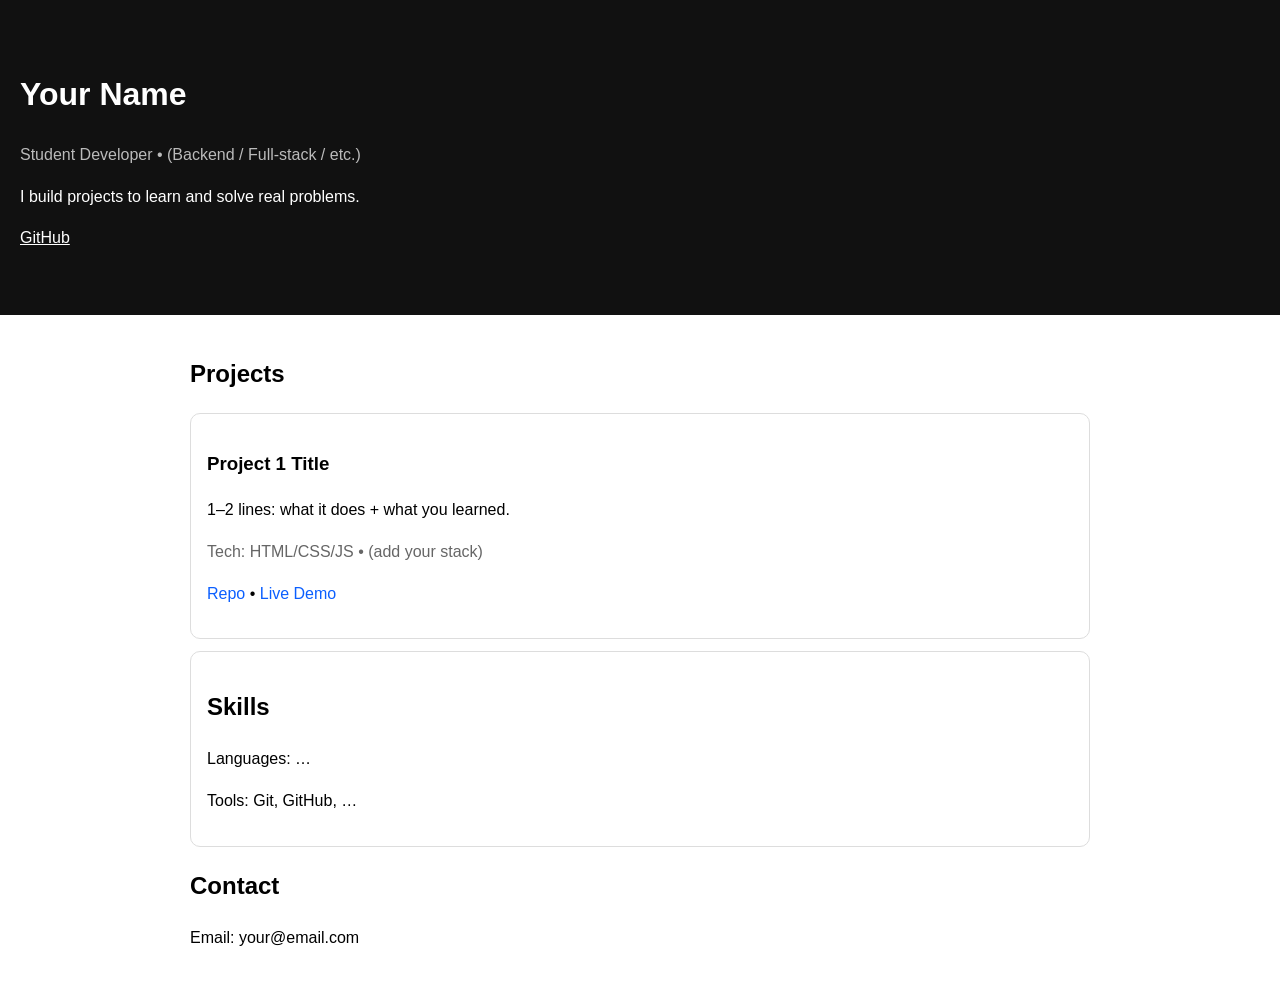
==== index.html @ 49194151 "Add initial portfolio HTML structure" ====
<!doctype html>
<html lang="en">
<head>
  <meta charset="utf-8" />
  <meta name="viewport" content="width=device-width, initial-scale=1" />
  <title>Your Name — Portfolio</title>
  <style>
    body { font-family: Arial, sans-serif; margin: 0; line-height: 1.6; }
    header { padding: 48px 20px; background: #111; color: #fff; }
    main { max-width: 900px; margin: 0 auto; padding: 20px; }
    .card { border: 1px solid #ddd; border-radius: 10px; padding: 16px; margin: 12px 0; }
    a { color: #0b5fff; text-decoration: none; }
    .muted { color: #666; }
  </style>
</head>
<body>
  <header>
    <h1>Your Name</h1>
    <p class="muted" style="color:#bbb">Student Developer • (Backend / Full-stack / etc.)</p>
    <p>I build projects to learn and solve real problems.</p>
    <p>
      <a href="https://github.com/mdnajad96" style="color:#fff;text-decoration:underline">GitHub</a>
      <!-- Add LinkedIn/Email later -->
    </p>
  </header>

  <main>
    <h2>Projects</h2>

    <div class="card">
      <h3>Project 1 Title</h3>
      <p>1–2 lines: what it does + what you learned.</p>
      <p class="muted">Tech: HTML/CSS/JS • (add your stack)</p>
      <p>
        <a href="#">Repo</a> • <a href="#">Live Demo</a>
      </p>
    </div>

    <div class="card">
      <h2>Skills</h2>
      <p>Languages: …</p>
      <p>Tools: Git, GitHub, …</p>
    </div>

    <h2>Contact</h2>
    <p>Email: your@email.com</p>
  </main>
</body>
</html>
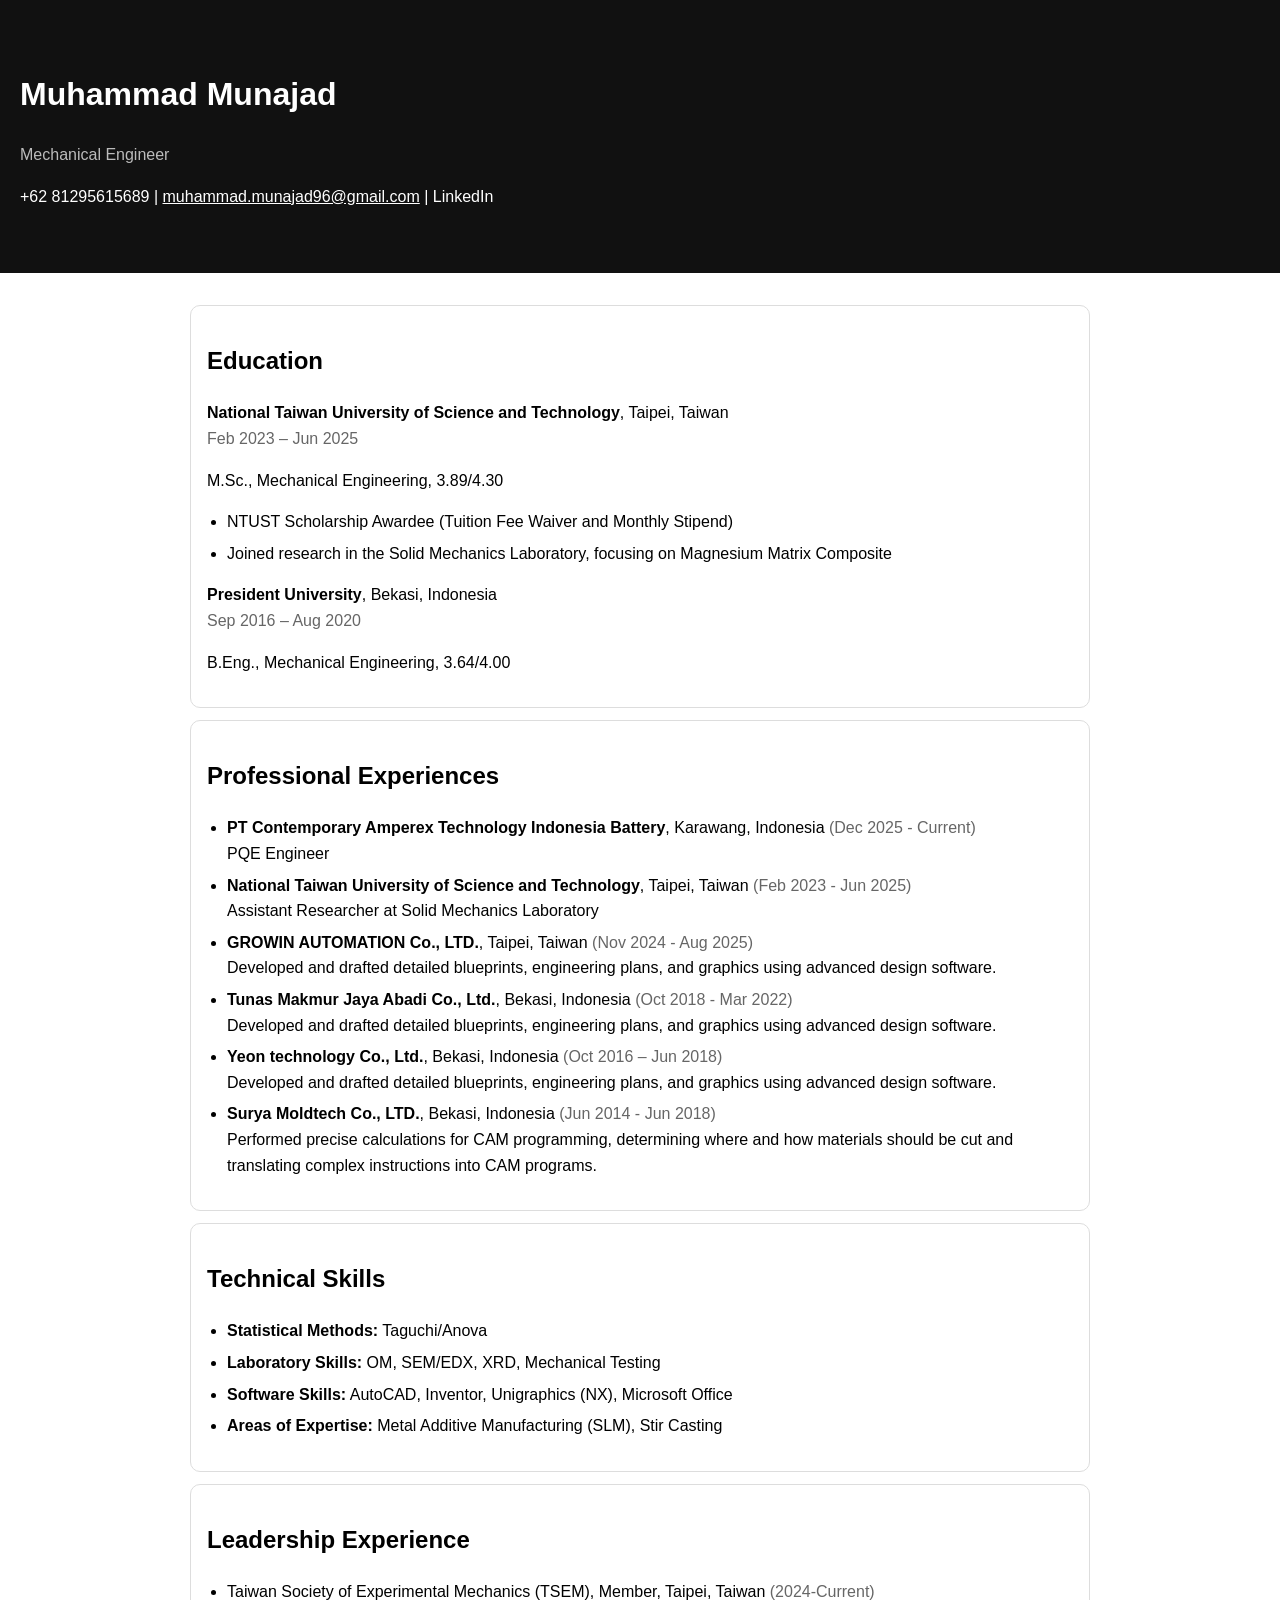
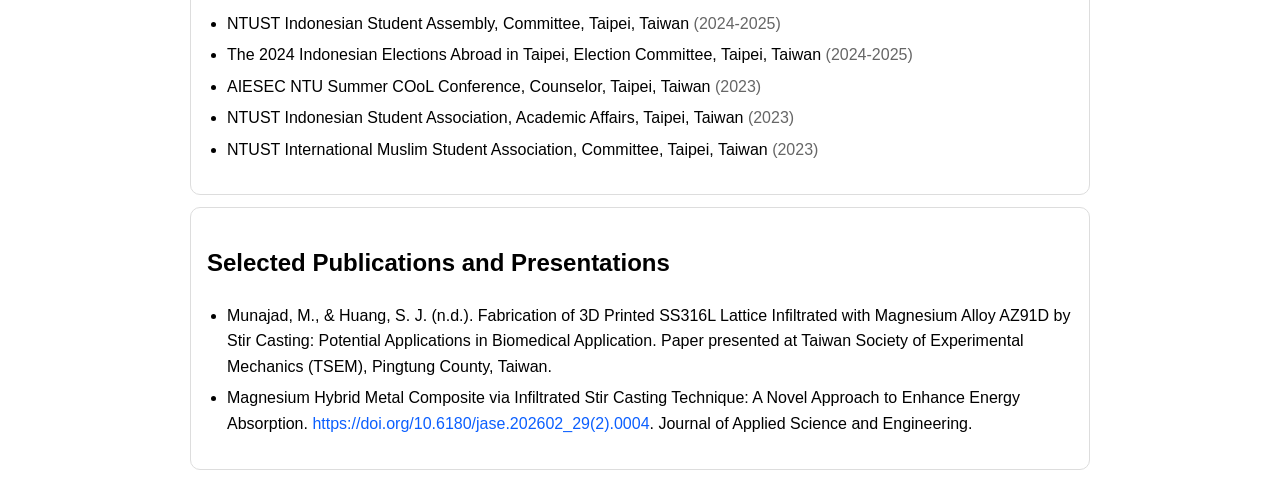
==== commit 5ad5bff7: "Add full portfolio profile content to homepage Agent-Logs-Url: https://github.com/mdnajad96/Portfoli" ====
--- a/index.html
+++ b/index.html
@@ -3,7 +3,7 @@
 <head>
   <meta charset="utf-8" />
   <meta name="viewport" content="width=device-width, initial-scale=1" />
-  <title>Your Name — Portfolio</title>
+  <title>Muhammad Munajad — Portfolio</title>
   <style>
     body { font-family: Arial, sans-serif; margin: 0; line-height: 1.6; }
     header { padding: 48px 20px; background: #111; color: #fff; }
@@ -11,39 +11,73 @@
     .card { border: 1px solid #ddd; border-radius: 10px; padding: 16px; margin: 12px 0; }
     a { color: #0b5fff; text-decoration: none; }
     .muted { color: #666; }
+    ul { padding-left: 20px; }
+    li { margin: 6px 0; }
   </style>
 </head>
 <body>
   <header>
-    <h1>Your Name</h1>
-    <p class="muted" style="color:#bbb">Student Developer • (Backend / Full-stack / etc.)</p>
-    <p>I build projects to learn and solve real problems.</p>
+    <h1>Muhammad Munajad</h1>
+    <p class="muted" style="color:#bbb">Mechanical Engineer</p>
     <p>
-      <a href="https://github.com/mdnajad96" style="color:#fff;text-decoration:underline">GitHub</a>
-      <!-- Add LinkedIn/Email later -->
+      +62 81295615689 | <a href="mailto:muhammad.munajad96@gmail.com" style="color:#fff;text-decoration:underline">muhammad.munajad96@gmail.com</a> | LinkedIn
     </p>
   </header>
 
   <main>
-    <h2>Projects</h2>
-
     <div class="card">
-      <h3>Project 1 Title</h3>
-      <p>1–2 lines: what it does + what you learned.</p>
-      <p class="muted">Tech: HTML/CSS/JS • (add your stack)</p>
-      <p>
-        <a href="#">Repo</a> • <a href="#">Live Demo</a>
-      </p>
+      <h2>Education</h2>
+      <p><strong>National Taiwan University of Science and Technology</strong>, Taipei, Taiwan<br><span class="muted">Feb 2023 – Jun 2025</span></p>
+      <p>M.Sc., Mechanical Engineering, 3.89/4.30</p>
+      <ul>
+        <li>NTUST Scholarship Awardee (Tuition Fee Waiver and Monthly Stipend)</li>
+        <li>Joined research in the Solid Mechanics Laboratory, focusing on Magnesium Matrix Composite</li>
+      </ul>
+      <p><strong>President University</strong>, Bekasi, Indonesia<br><span class="muted">Sep 2016 – Aug 2020</span></p>
+      <p>B.Eng., Mechanical Engineering, 3.64/4.00</p>
     </div>
 
     <div class="card">
-      <h2>Skills</h2>
-      <p>Languages: …</p>
-      <p>Tools: Git, GitHub, …</p>
+      <h2>Professional Experiences</h2>
+      <ul>
+        <li><strong>PT Contemporary Amperex Technology Indonesia Battery</strong>, Karawang, Indonesia <span class="muted">(Dec 2025 - Current)</span><br>PQE Engineer</li>
+        <li><strong>National Taiwan University of Science and Technology</strong>, Taipei, Taiwan <span class="muted">(Feb 2023 - Jun 2025)</span><br>Assistant Researcher at Solid Mechanics Laboratory</li>
+        <li><strong>GROWIN AUTOMATION Co., LTD.</strong>, Taipei, Taiwan <span class="muted">(Nov 2024 - Aug 2025)</span><br>Developed and drafted detailed blueprints, engineering plans, and graphics using advanced design software.</li>
+        <li><strong>Tunas Makmur Jaya Abadi Co., Ltd.</strong>, Bekasi, Indonesia <span class="muted">(Oct 2018 - Mar 2022)</span><br>Developed and drafted detailed blueprints, engineering plans, and graphics using advanced design software.</li>
+        <li><strong>Yeon technology Co., Ltd.</strong>, Bekasi, Indonesia <span class="muted">(Oct 2016 – Jun 2018)</span><br>Developed and drafted detailed blueprints, engineering plans, and graphics using advanced design software.</li>
+        <li><strong>Surya Moldtech Co., LTD.</strong>, Bekasi, Indonesia <span class="muted">(Jun 2014 - Jun 2018)</span><br>Performed precise calculations for CAM programming, determining where and how materials should be cut and translating complex instructions into CAM programs.</li>
+      </ul>
     </div>
 
-    <h2>Contact</h2>
-    <p>Email: your@email.com</p>
+    <div class="card">
+      <h2>Technical Skills</h2>
+      <ul>
+        <li><strong>Statistical Methods:</strong> Taguchi/Anova</li>
+        <li><strong>Laboratory Skills:</strong> OM, SEM/EDX, XRD, Mechanical Testing</li>
+        <li><strong>Software Skills:</strong> AutoCAD, Inventor, Unigraphics (NX), Microsoft Office</li>
+        <li><strong>Areas of Expertise:</strong> Metal Additive Manufacturing (SLM), Stir Casting</li>
+      </ul>
+    </div>
+
+    <div class="card">
+      <h2>Leadership Experience</h2>
+      <ul>
+        <li>Taiwan Society of Experimental Mechanics (TSEM), Member, Taipei, Taiwan <span class="muted">(2024-Current)</span></li>
+        <li>NTUST Indonesian Student Assembly, Committee, Taipei, Taiwan <span class="muted">(2024-2025)</span></li>
+        <li>The 2024 Indonesian Elections Abroad in Taipei, Election Committee, Taipei, Taiwan <span class="muted">(2024-2025)</span></li>
+        <li>AIESEC NTU Summer COoL Conference, Counselor, Taipei, Taiwan <span class="muted">(2023)</span></li>
+        <li>NTUST Indonesian Student Association, Academic Affairs, Taipei, Taiwan <span class="muted">(2023)</span></li>
+        <li>NTUST International Muslim Student Association, Committee, Taipei, Taiwan <span class="muted">(2023)</span></li>
+      </ul>
+    </div>
+
+    <div class="card">
+      <h2>Selected Publications and Presentations</h2>
+      <ul>
+        <li>Munajad, M., &amp; Huang, S. J. (n.d.). Fabrication of 3D Printed SS316L Lattice Infiltrated with Magnesium Alloy AZ91D by Stir Casting: Potential Applications in Biomedical Application. Paper presented at Taiwan Society of Experimental Mechanics (TSEM), Pingtung County, Taiwan.</li>
+        <li>Magnesium Hybrid Metal Composite via Infiltrated Stir Casting Technique: A Novel Approach to Enhance Energy Absorption. <a href="https://doi.org/10.6180/jase.202602_29(2).0004">https://doi.org/10.6180/jase.202602_29(2).0004</a>. Journal of Applied Science and Engineering.</li>
+      </ul>
+    </div>
   </main>
 </body>
 </html>
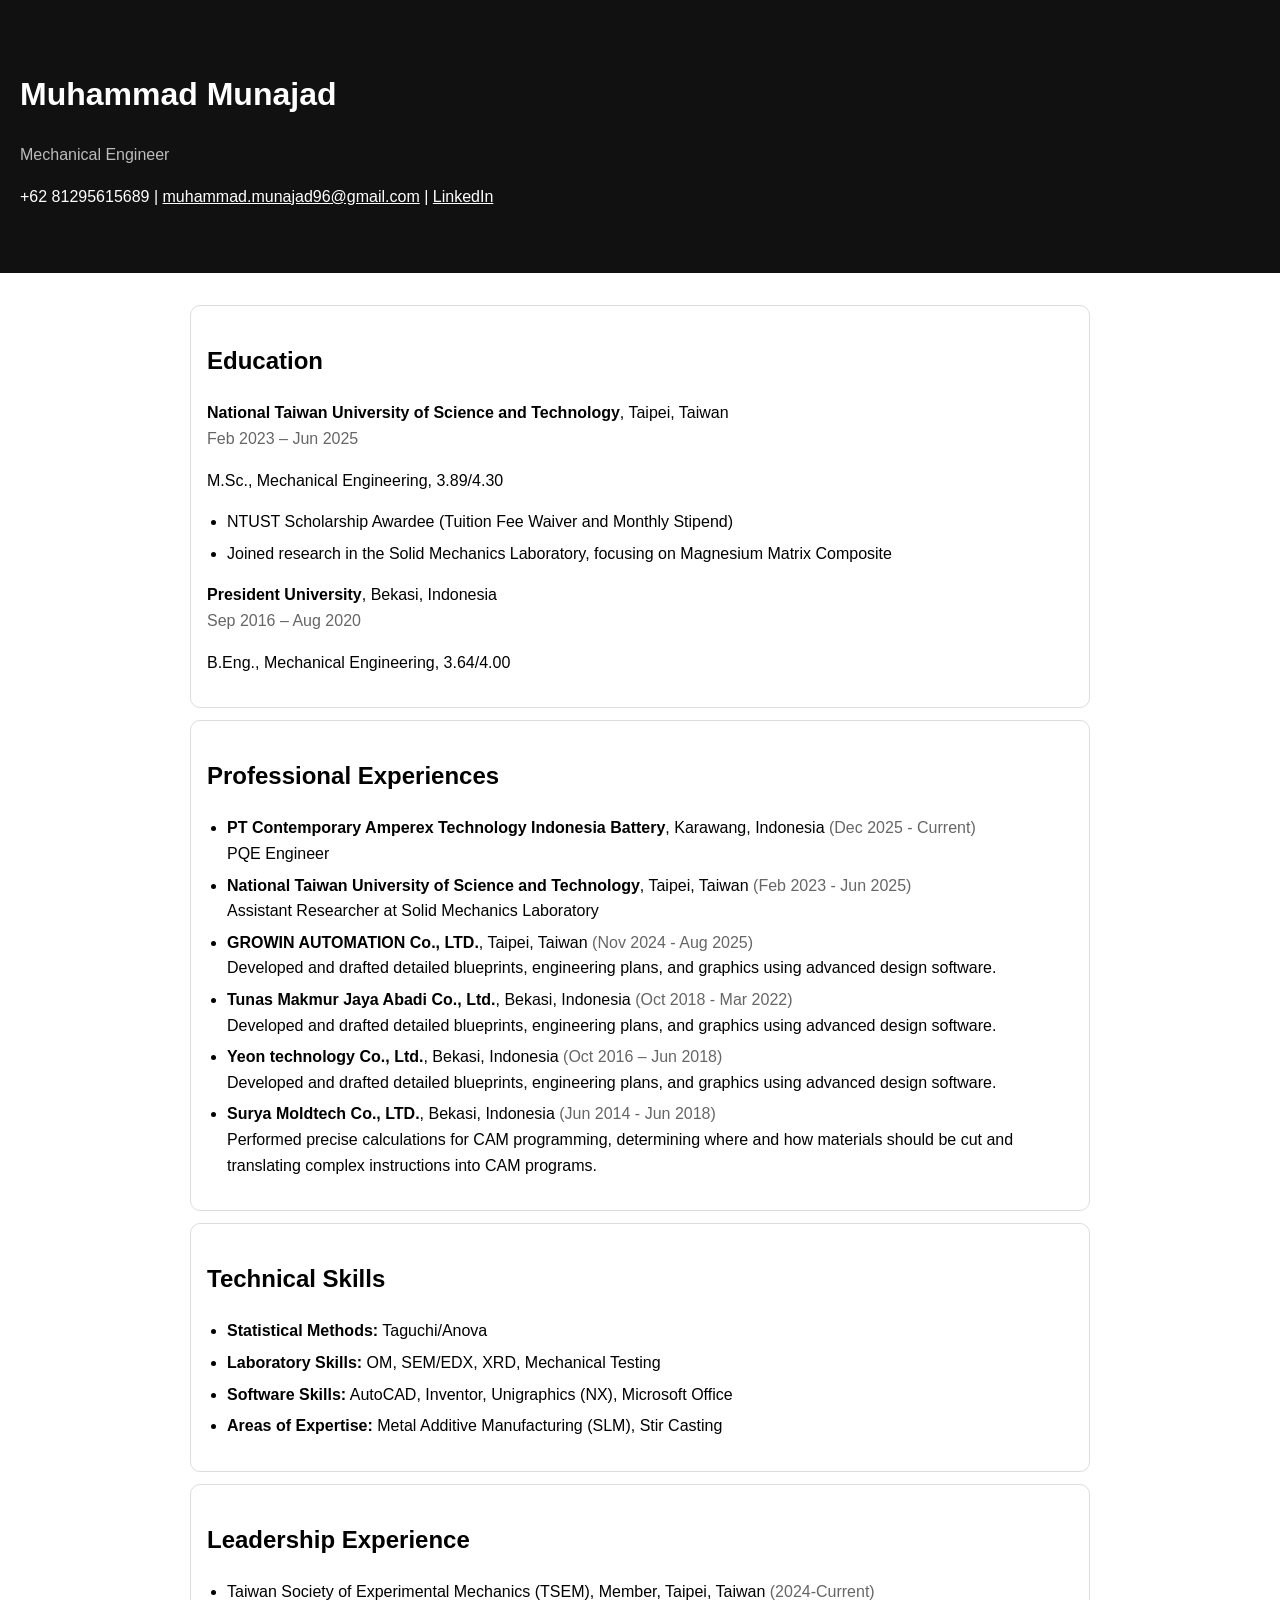
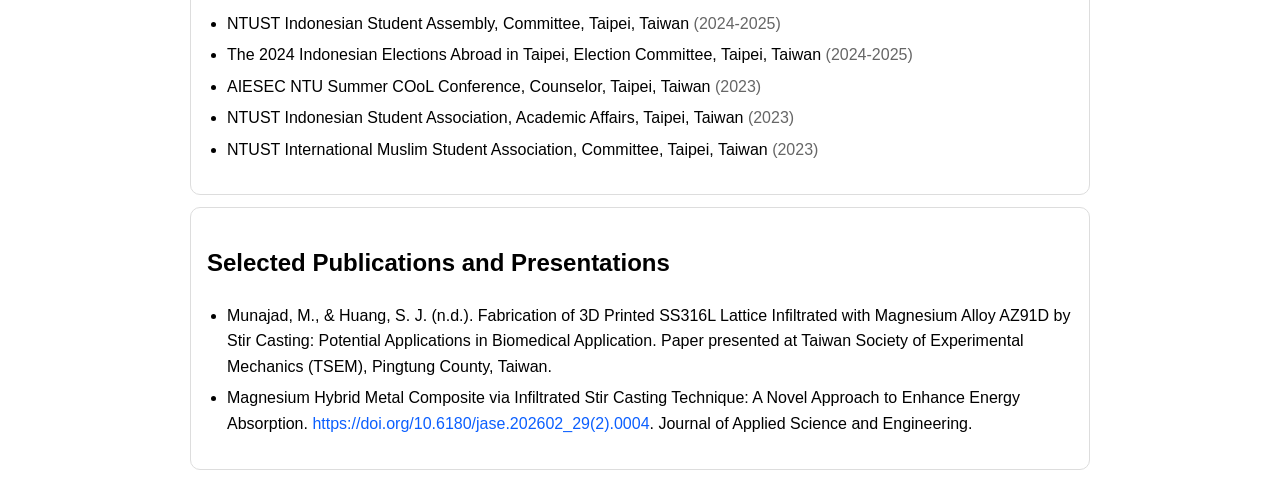
==== commit 5b7d57d6: "Make LinkedIn contact clickable in header Agent-Logs-Url: https://github.com/mdnajad96/Portfolio-Min" ====
--- a/index.html
+++ b/index.html
@@ -20,7 +20,7 @@
     <h1>Muhammad Munajad</h1>
     <p class="muted" style="color:#bbb">Mechanical Engineer</p>
     <p>
-      +62 81295615689 | <a href="mailto:muhammad.munajad96@gmail.com" style="color:#fff;text-decoration:underline">muhammad.munajad96@gmail.com</a> | LinkedIn
+      +62 81295615689 | <a href="mailto:muhammad.munajad96@gmail.com" style="color:#fff;text-decoration:underline">muhammad.munajad96@gmail.com</a> | <a href="https://www.linkedin.com/in/muhammad-munajad-a89450129" style="color:#fff;text-decoration:underline">LinkedIn</a>
     </p>
   </header>
 
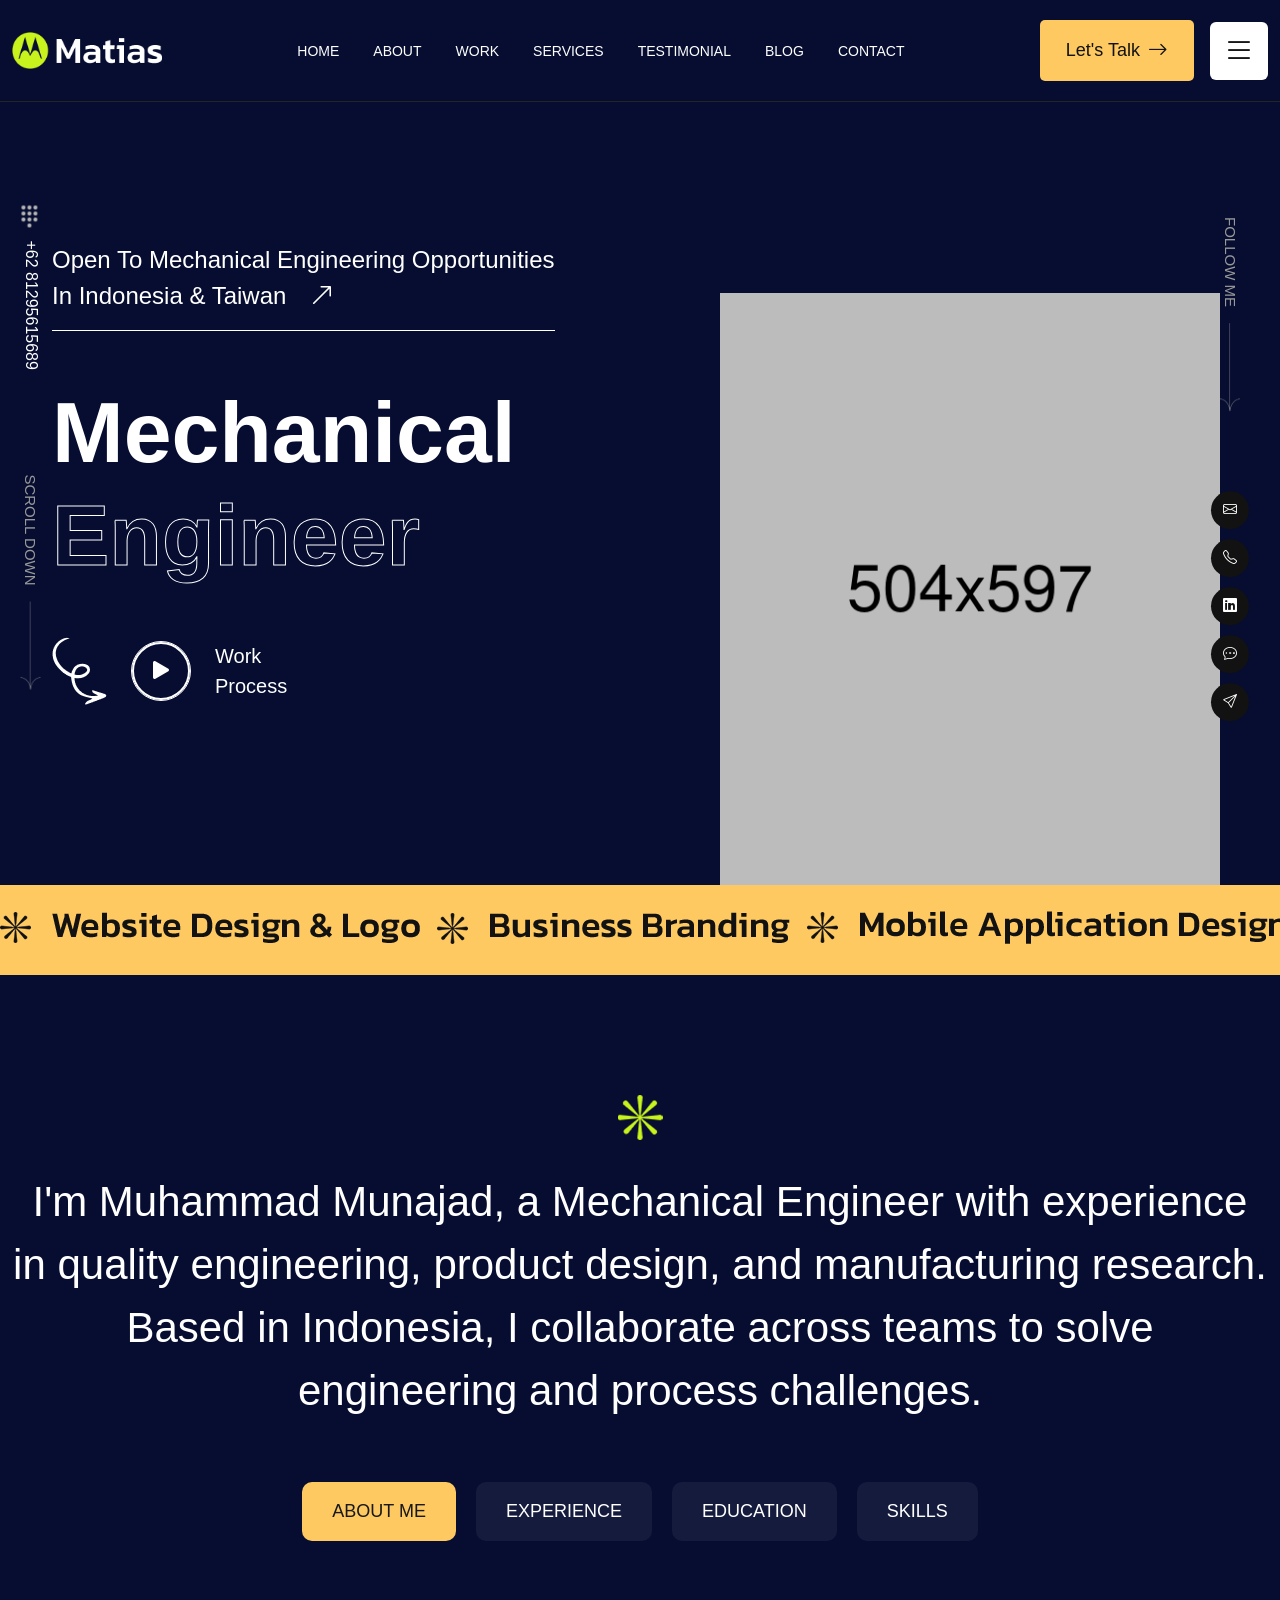
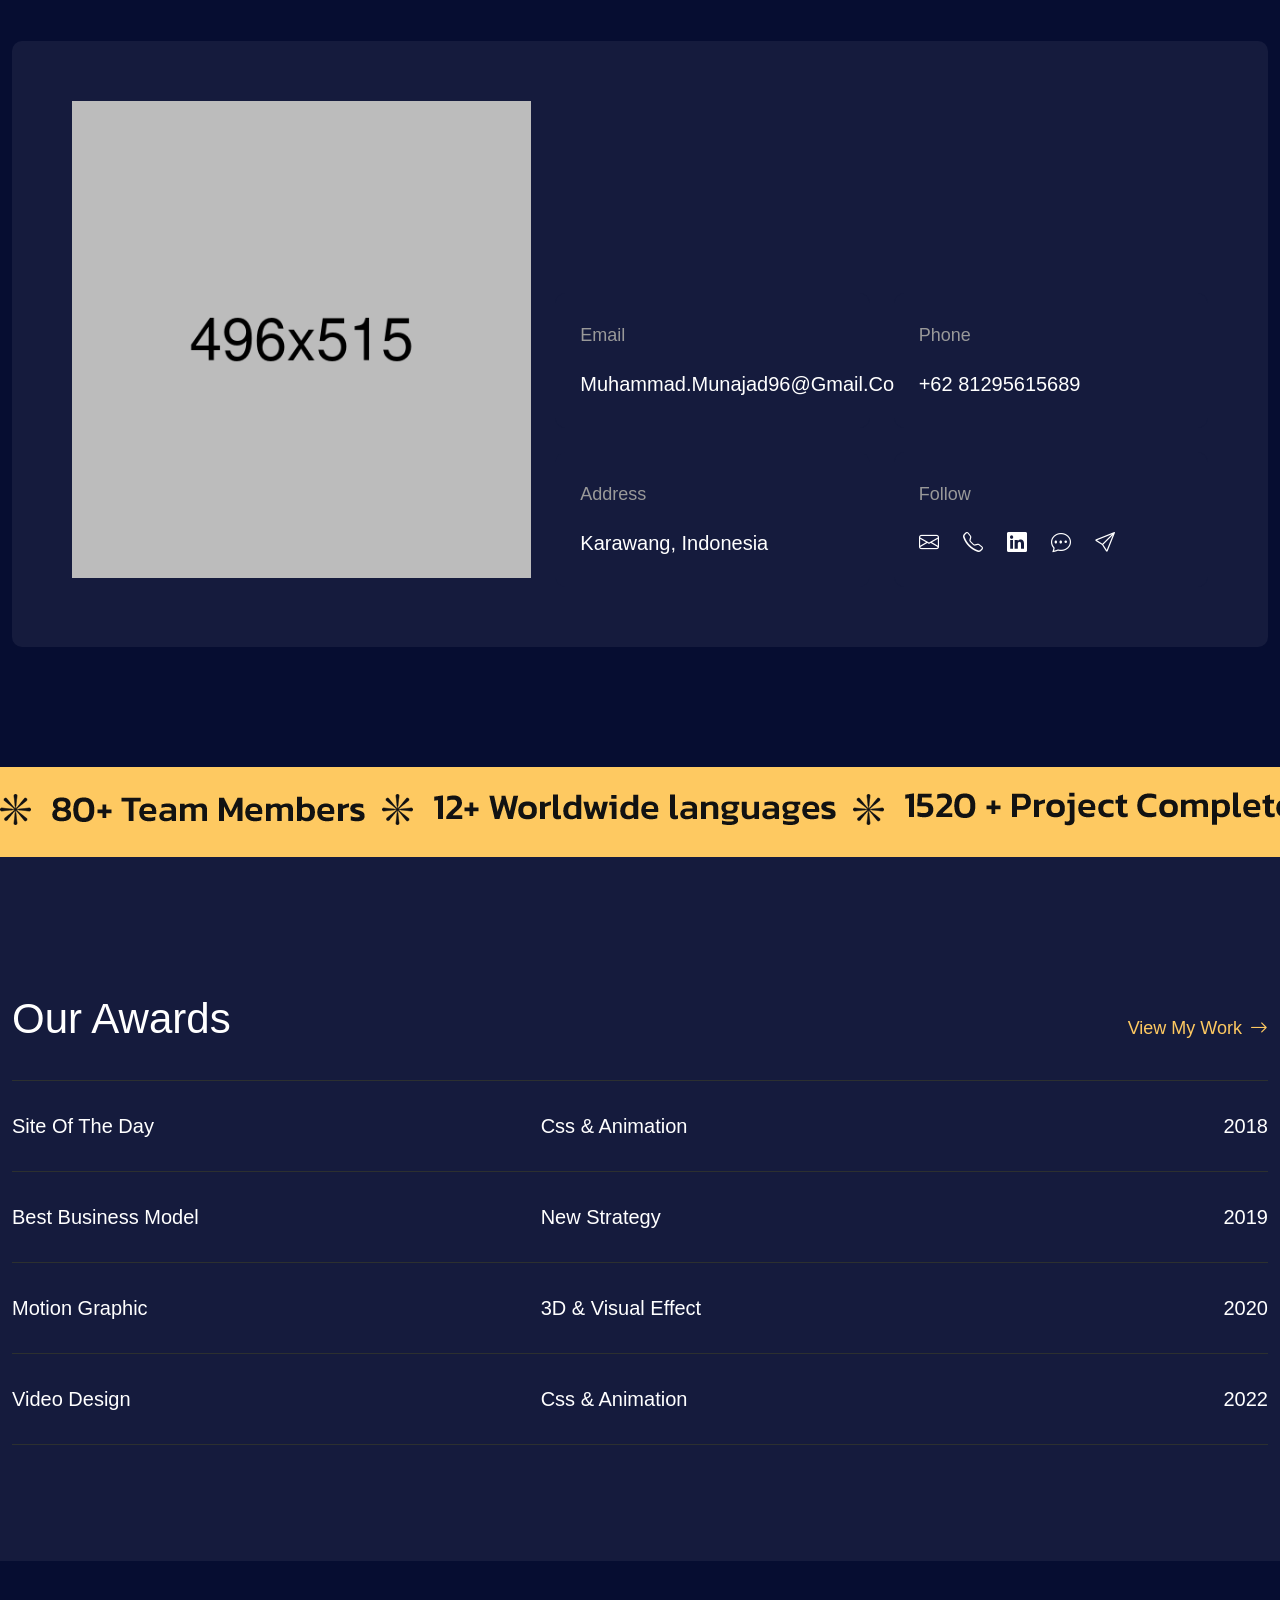
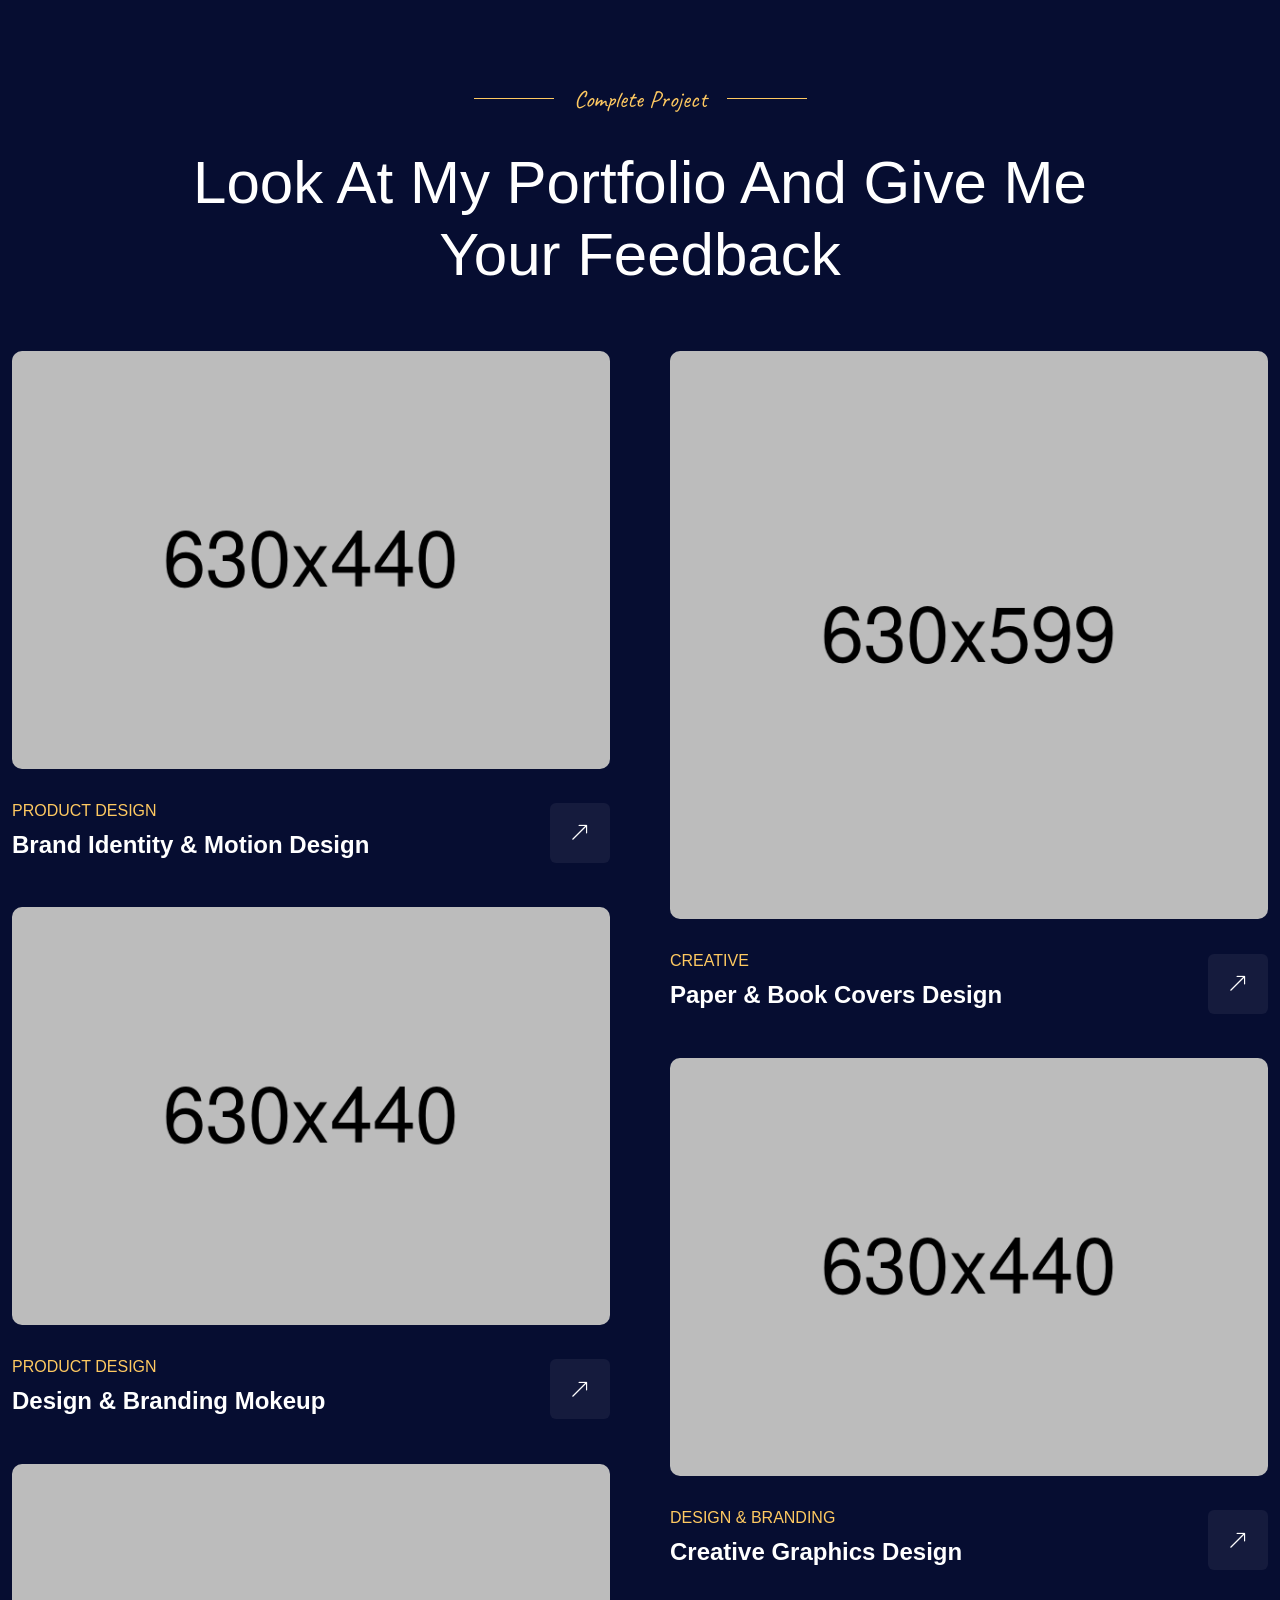
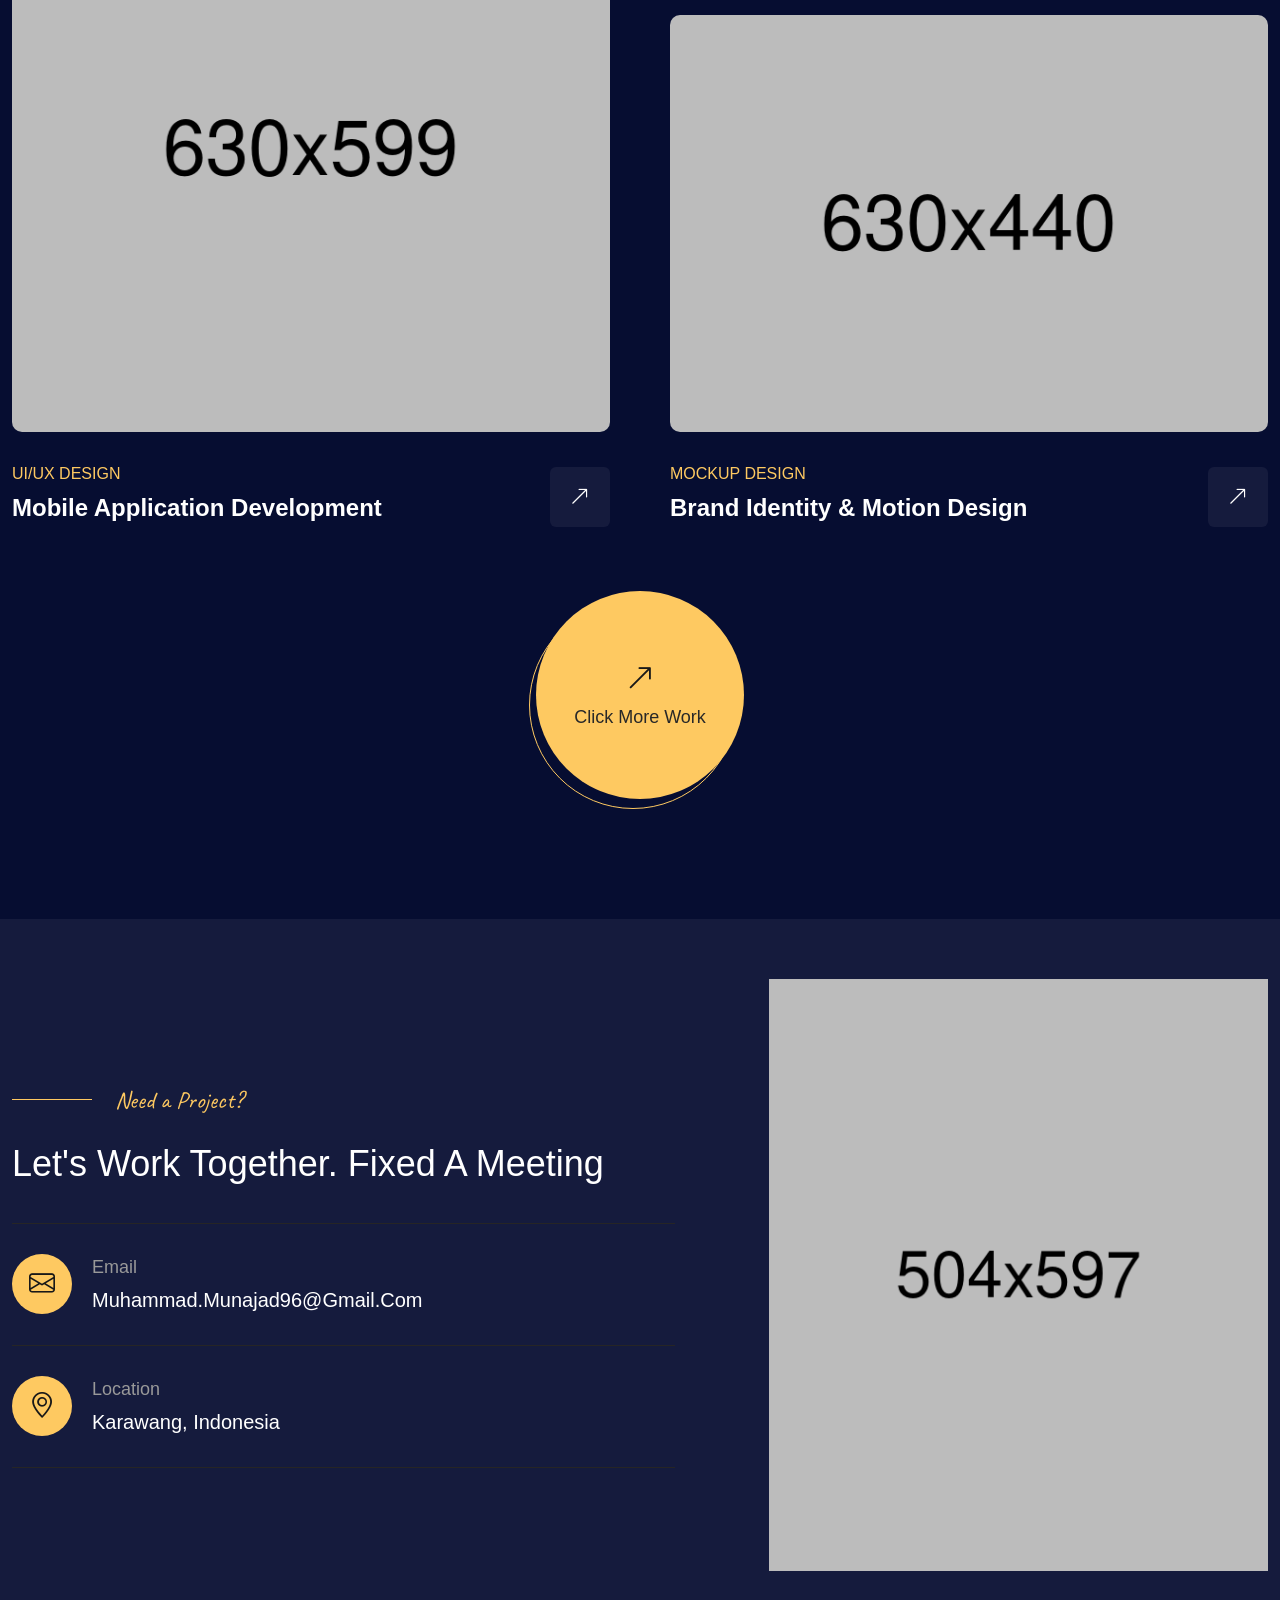
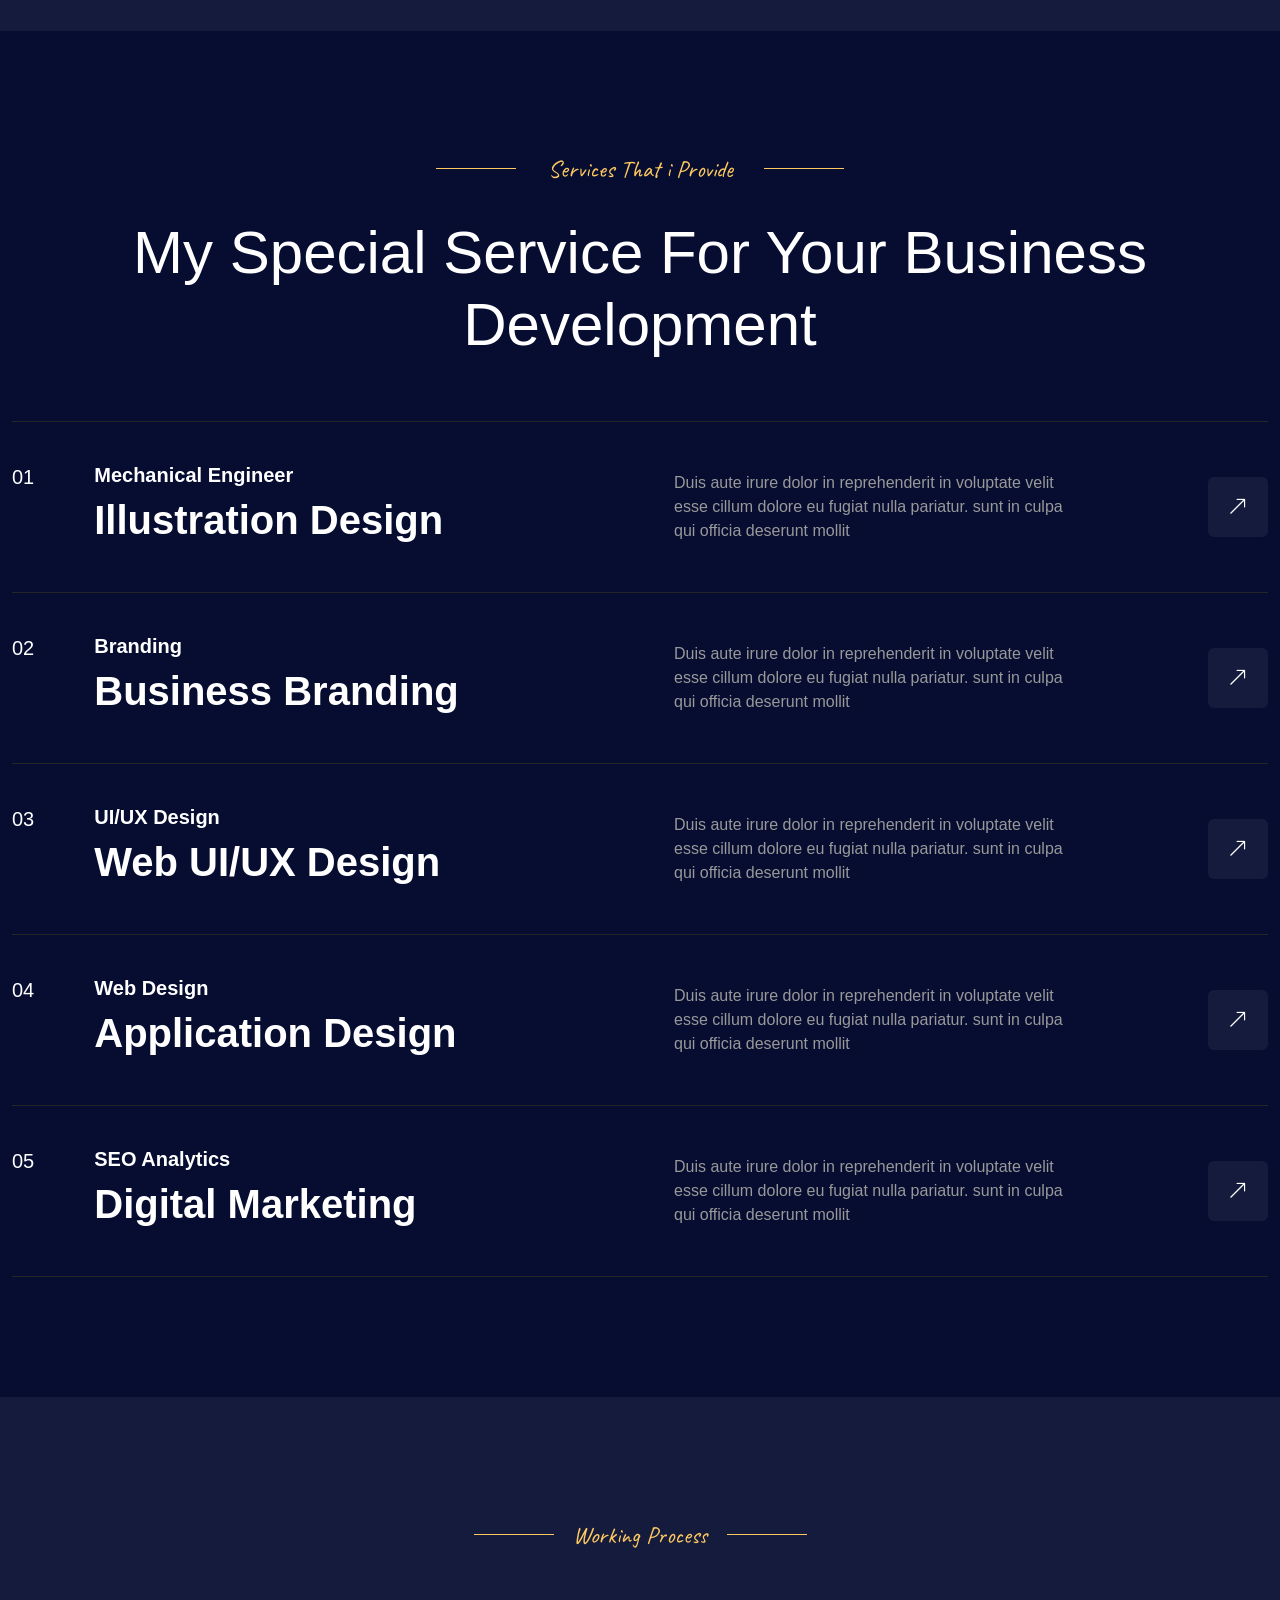
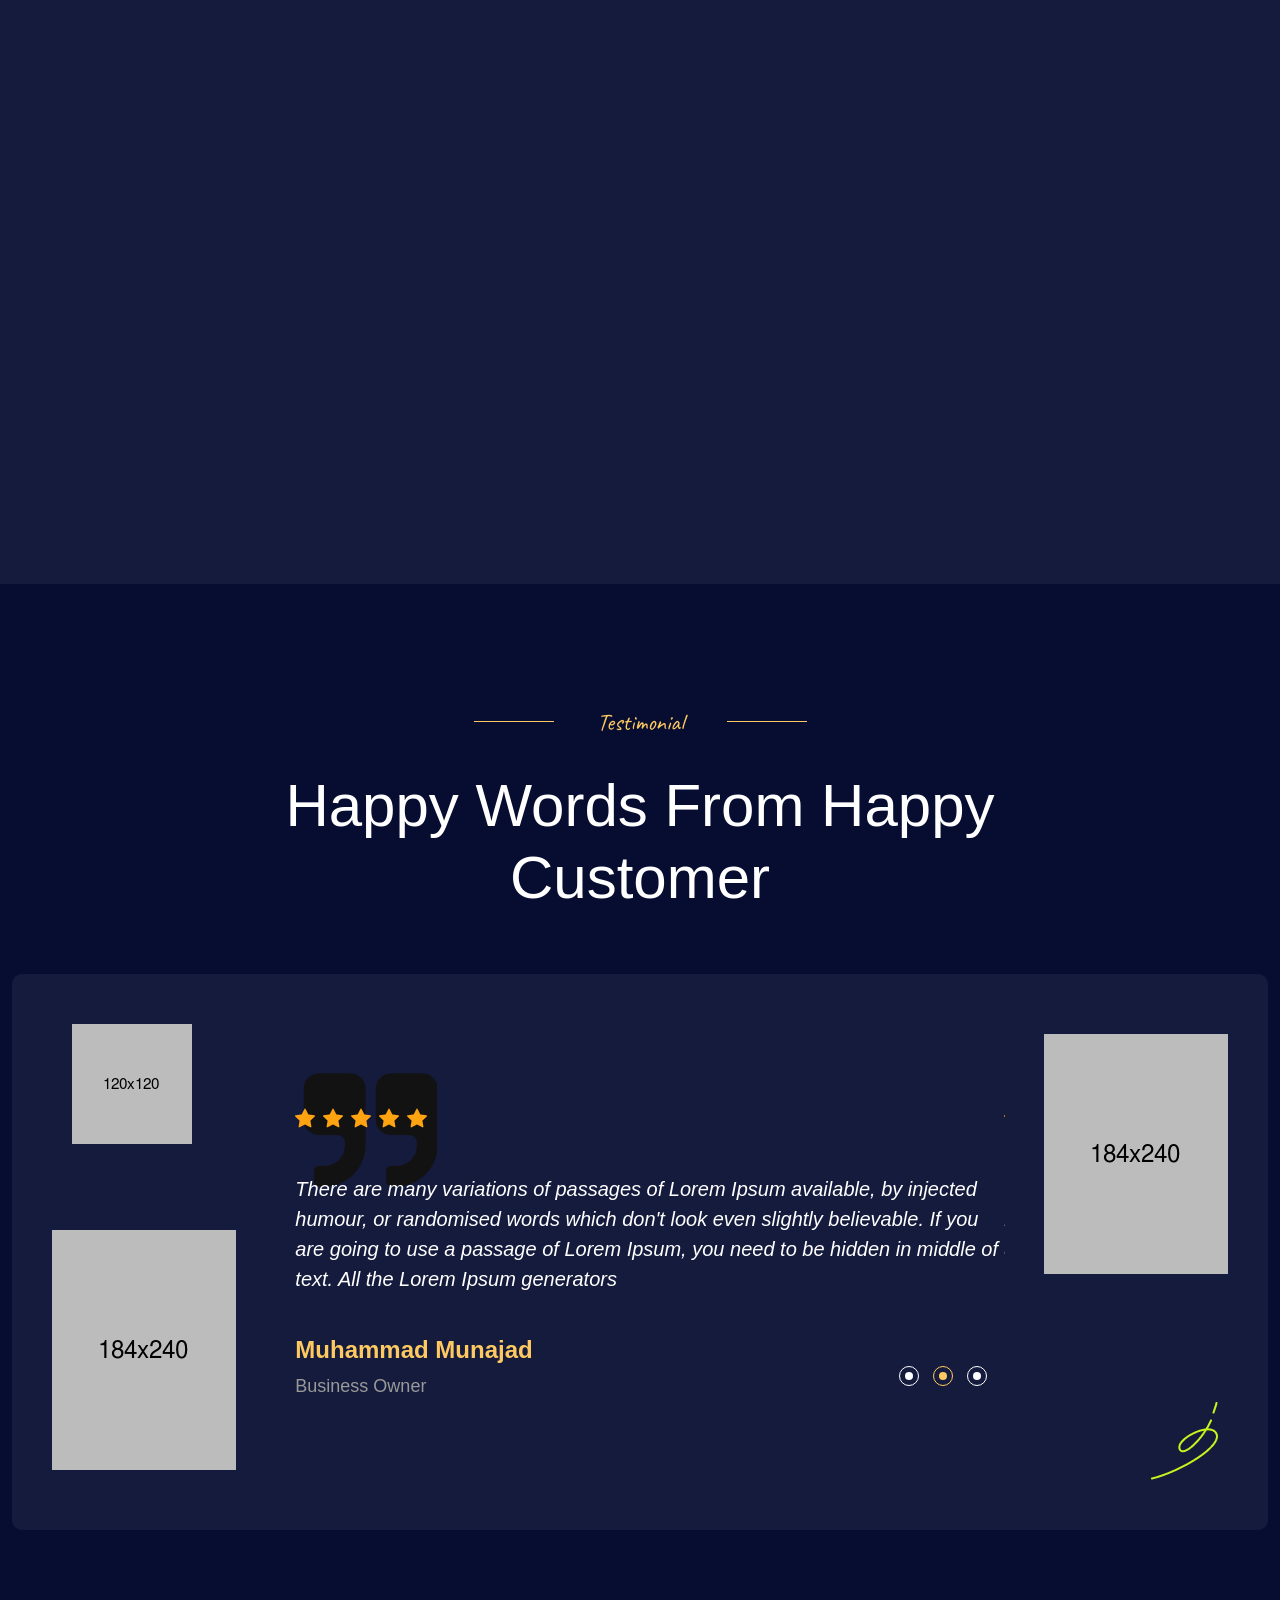
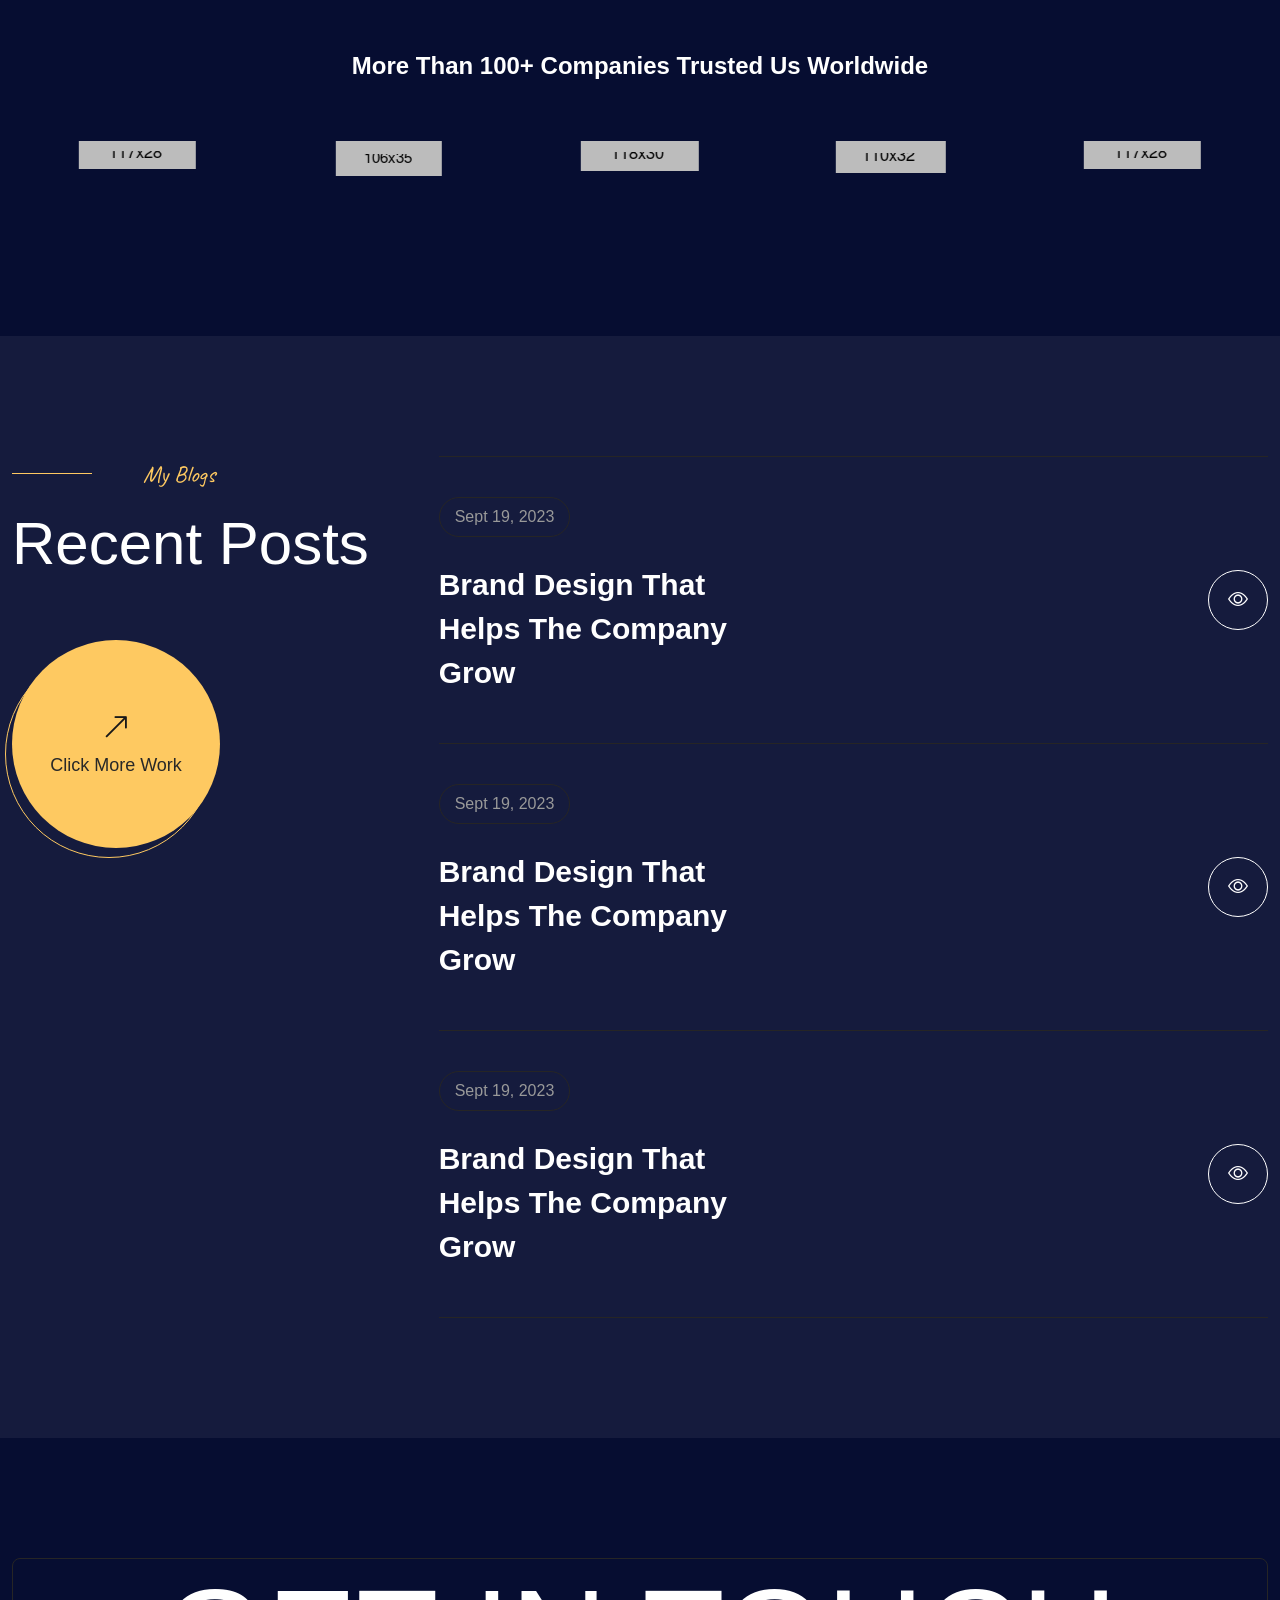
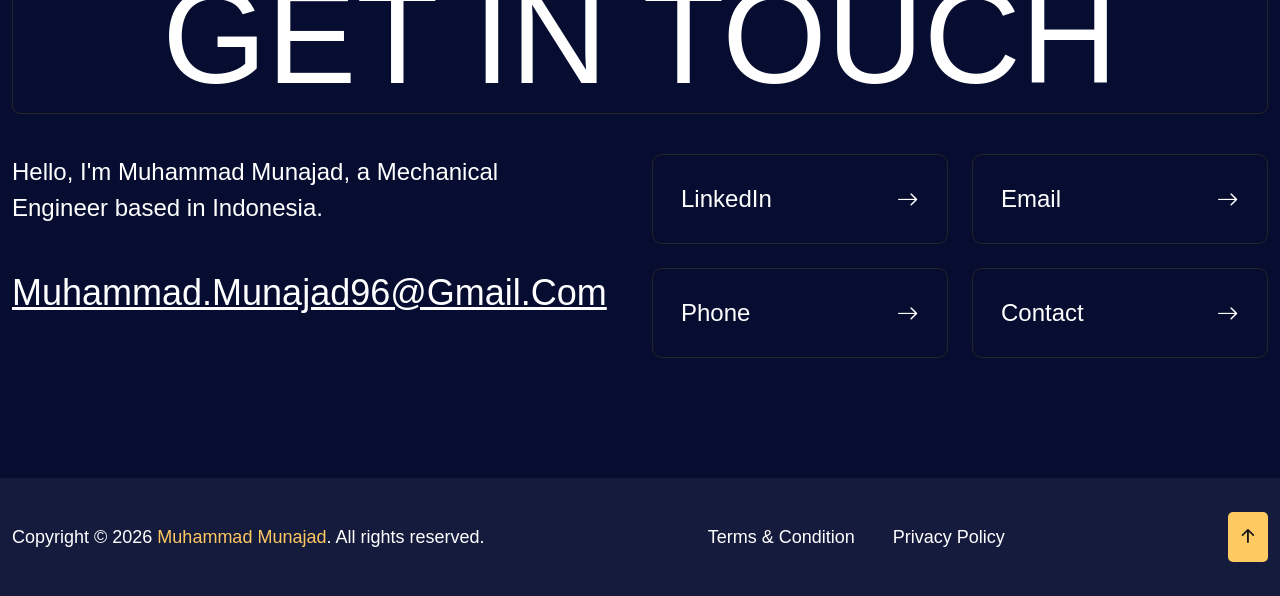
==== commit 345296d6: "Personalize Envato homepage with Muhammad Munajad profile details Agent-Logs-Url: https://github.com" ====
--- a/index.html
+++ b/index.html
@@ -1,83 +1,1498 @@
-<!doctype html>
+<!DOCTYPE html>
 <html lang="en">
 <head>
-  <meta charset="utf-8" />
-  <meta name="viewport" content="width=device-width, initial-scale=1" />
-  <title>Muhammad Munajad — Portfolio</title>
-  <style>
-    body { font-family: Arial, sans-serif; margin: 0; line-height: 1.6; }
-    header { padding: 48px 20px; background: #111; color: #fff; }
-    main { max-width: 900px; margin: 0 auto; padding: 20px; }
-    .card { border: 1px solid #ddd; border-radius: 10px; padding: 16px; margin: 12px 0; }
-    a { color: #0b5fff; text-decoration: none; }
-    .muted { color: #666; }
-    ul { padding-left: 20px; }
-    li { margin: 6px 0; }
-  </style>
+   <!--<< Required meta tags >>-->
+   <meta charset="UTF-8">
+   <meta http-equiv="X-UA-Compatible" content="IE=edge">
+   <meta name="viewport" content="width=device-width, initial-scale=1.0">
+   <!--<< Title >>-->
+   <title>Muhammad Munajad — Portfolio</title>
+   <!--<< Favcion >>-->
+   <link rel="shortcut icon" href="assets/img/logo/favicon.png">
+   <!--<< Bootstrap min.css >>-->
+   <link rel="stylesheet" href="assets/css/bootstrap.min.css">
+   <!--<< Aos animation css >>-->
+   <link rel="stylesheet" href="assets/css/aos.css">
+   <!--<< Main.css >>-->
+   <link rel="stylesheet" href="assets/css/main.css">
 </head>
 <body>
-  <header>
-    <h1>Muhammad Munajad</h1>
-    <p class="muted" style="color:#bbb">Mechanical Engineer</p>
-    <p>
-      +62 81295615689 | <a href="mailto:muhammad.munajad96@gmail.com" style="color:#fff;text-decoration:underline">muhammad.munajad96@gmail.com</a> | <a href="https://www.linkedin.com/in/muhammad-munajad-a89450129" style="color:#fff;text-decoration:underline">LinkedIn</a>
-    </p>
-  </header>
-
-  <main>
-    <div class="card">
-      <h2>Education</h2>
-      <p><strong>National Taiwan University of Science and Technology</strong>, Taipei, Taiwan<br><span class="muted">Feb 2023 – Jun 2025</span></p>
-      <p>M.Sc., Mechanical Engineering, 3.89/4.30</p>
-      <ul>
-        <li>NTUST Scholarship Awardee (Tuition Fee Waiver and Monthly Stipend)</li>
-        <li>Joined research in the Solid Mechanics Laboratory, focusing on Magnesium Matrix Composite</li>
+
+<!--<< Preloader >>-->
+<div class="preloader__matias">
+   <div class="box text-center">
+      <div class="matias mb-10">
+         <img src="assets/img/banner/banner-man.png" alt="img">
+      </div>
+      <span class="fz-30 mati fw-600 text-uppercase">
+         Muhammad Munajad
+      </span>
+   </div>
+</div>
+<!--<< Preloader >>--> 
+   
+
+
+<!--<< banner >>-->
+<section class="banner__section">
+   <!--<< Header v-1 >>-->
+   <header class="header-section">
+      <div class="container">
+         <div class="header-wrapper">
+            <div class="main__logo">
+               <a href="index.html" class="logo">
+                  <img src="assets/img/logo/logo.png" alt="logo">
+               </a>
+            </div>
+            <ul class="main-menu">
+               <li>
+                  <a href="index.html">
+                     Home
+                  </a>
+               </li>
+               <li>
+                  <a href="#about">
+                     About
+                  </a>
+               </li>
+               <li>
+                  <a href="#prot">
+                     Work
+                  </a>
+               </li>
+               <li>
+                  <a href="#services">
+                     Services
+                  </a>
+                  <ul class="sub-menu">
+                     <li>
+                        <a href="service.html">
+                           Service
+                        </a>
+                     </li>
+                     <li>
+                        <a href="service-details.html">
+                           Service Details
+                        </a>
+                     </li>
+                  </ul>
+               </li>
+               <li>
+                  <a href="#testi">
+                     Testimonial
+                  </a>
+               </li>
+               <li>
+                  <a href="javascript:void(0)">
+                     Blog 
+                  </a>
+                  <ul class="sub-menu">
+                     <li class="subtwohober">
+                        <a href="blog.html">Blog</a>
+                     </li>
+                     <li><a href="blog-details.html">Blog Details</a></li>
+                  </ul>
+               </li>
+               <li>
+                  <a href="contact.html">
+                     Contact
+                  </a>
+               </li>
+            </ul>
+            <div class="menu__components d-flex align-items-center">
+               <a href="contact.html" class="d-flex fw-500 cmn--btn align-items-center gap-2">
+                  <span class="get__text">
+                     Let's Talk
+                  </span>
+                  <span>
+                     <i class="bi bi-arrow-right fz-20"></i>                       
+                  </span>
+               </a>
+               <div class="header-bar d-lg-none">
+                  <span></span>
+                  <span></span>
+                  <span></span>
+               </div>
+               <div class="remove__click">
+                  <i class="bi bi-list"></i>
+               </div>
+            </div>
+         </div>
+      </div>
+   </header>
+   <!--<< Header v-1 >>-->
+   <div class="container">
+      <div class="row g-4">
+         <div class="col-lg-8">
+            <div class="banner__content">
+               <a href="#0" class="bn__currently">
+                  <span class="d-block">
+                     Open to mechanical engineering opportunities 
+                  </span>
+                  <span class="d-flex gap-4 align-items-center">
+                     in Indonesia & Taiwan
+                     <i class="bi bi-arrow-up-right"></i>
+                  </span>
+               </a>
+               <h1>
+                 <span class="hone"> Mechanical</span>
+                  <span class="d-block designers" data-text="Engineer">Engineer</span>
+               </h1>
+               <div class="video__area">
+                  <img src="assets/img/banner/bn-arrow.png" class="vid__arrow" alt="img">
+                  <a href="https://www.youtube.com/watch?v=zFuJgOiUEso&amp;ab_channel=SujithRajendran" class="video__80 video-btn">
+                     <i class="bi bi-play-fill"></i>
+                  </a>
+                  <span class="proces">
+                     Work
+                     Process
+                  </span>
+               </div>
+            </div>
+         </div>
+         <div class="col-lg-4">
+            <div class="banner__thumb" data-aos="fade-up-right" data-aos-duration="300">
+               <img src="assets/img/banner/banner-man.png" alt="man-img">
+            </div>
+         </div>
+      </div>
+   </div>
+   <div class="banner__leftinfo">
+      <div class="left__infomobile">
+         <a href="#0">
+            <img src="assets/img/banner/dial.png" alt="img">
+         </a>
+         <a href="tel:+6281295615689">
+            +62 81295615689
+         </a>
+      </div>
+      <div class="right__infoscroll">
+         <a href="#prot" class="scroll">
+            scroll down
+         </a>
+         <a href="#prot" class="scroll__bar">
+            <img src="assets/img/banner/scroll-down.png" alt="img">
+         </a>
+      </div>
+   </div>
+   <div class="banner__rightinfo">
+      <div class="right__infoscroll">
+         <a href="#0" class="scroll">
+            Follow Me
+         </a>
+         <a href="#0" class="scroll__bar">
+            <img src="assets/img/banner/scroll-down.png" alt="img">
+         </a>
+      </div>
+      <div class="banner__xlsocial">
+         <ul class="banner__soci d-grid justify-content-center">
+            <li>
+               <a href="mailto:muhammad.munajad96@gmail.com">
+                  <i class="bi bi-envelope"></i>
+               </a>
+            </li>
+            <li>
+               <a href="tel:+6281295615689">
+                  <i class="bi bi-telephone"></i>
+               </a>
+            </li>
+            <li>
+               <a href="https://www.linkedin.com/in/muhammad-munajad-a89450129" target="_blank" rel="noopener noreferrer">
+                  <i class="bi bi-linkedin"></i>
+               </a>
+            </li>
+            <li>
+               <a href="contact.html">
+                  <i class="bi bi-chat-dots"></i>
+               </a>
+            </li>
+            <li>
+               <a href="mailto:muhammad.munajad96@gmail.com">
+                  <i class="bi bi-send"></i>
+               </a>
+            </li>
+         </ul>
+      </div>
+   </div>
+</section>
+<!--<< banner >>-->
+
+<!--<< text slide v1 >>-->
+<div class="marquee-wrapper text-slider">
+   <div class="marquee-inner to-left">
+       <ul class="marqee-list d-flex">
+           <li class="marquee-item">
+               <img src="assets/img/banner/ts1.png" alt="text-slide"> <span class="stroke-text"><img src="assets/img/banner/ts2.png" alt="text-slide"></span>
+               <img src="assets/img/banner/ts3.png" alt="text-slide"> <span class="stroke-text"><img src="assets/img/banner/ts4.png" alt="text-slide"></span>
+               <img src="assets/img/banner/ts1.png" alt="text-slide"> <span class="stroke-text"><img src="assets/img/banner/ts2.png" alt="text-slide"></span>
+               <img src="assets/img/banner/ts3.png" alt="text-slide"> <span class="stroke-text"><img src="assets/img/banner/ts4.png" alt="text-slide"></span>
+               <img src="assets/img/banner/ts1.png" alt="text-slide"> <span class="stroke-text"><img src="assets/img/banner/ts2.png" alt="text-slide"></span>
+               <img src="assets/img/banner/ts3.png" alt="text-slide"> <span class="stroke-text"><img src="assets/img/banner/ts4.png" alt="text-slide"></span>
+           </li>
+       </ul>
+   </div>
+</div>
+<!--<< text slide v1 >>-->
+
+<!--<< about personal >>-->
+<section class="about__section pt-120 pb-120" id="about">
+   <div class="container">
+      <div class="personal__head text-center">
+         <img src="assets/img/about/section-star.png" class="mb-30" alt="star">
+         <p class="descrp">
+            I'm Muhammad Munajad, a Mechanical Engineer with experience in quality engineering,
+            product design, and manufacturing research. Based in Indonesia, I collaborate
+            across teams to solve engineering and process challenges.
+         </p>
+      </div>
+      <div class="singletab">
+         <ul class="tablinks">
+             <li class="nav-links active">
+                 <button class="tablink">About Me</button>
+             </li>
+             <li class="nav-links">
+                 <button class="tablink">Experience</button>
+             </li>
+             <li class="nav-links">
+                 <button class="tablink">Education</button>
+             </li>
+             <li class="nav-links">
+                 <button class="tablink">Skills</button>
+             </li>
+         </ul>
+         <div class="tabcontents">
+             <div class="tabitem active">
+               <div class="about__v1wrap">
+                  <div class="row g-4 align-items-lg-start align-items-center">
+                     <div class="col-lg-5">
+                        <div class="about__onethumb" data-aos="zoom-in" data-aos-duration="500">
+                           <img src="assets/img/about/personal-infothumb.png" alt="img">
+                        </div>
+                     </div>
+                     <div class="col-lg-7">
+                        <div class="about__onecontent">
+                           <h2 class="h2-head" data-aos="fade-up"
+                           data-aos-duration="500">
+                              Personal Info
+                           </h2>
+                           <p class="p-descrip" data-aos="fade-up"
+                           data-aos-duration="500">
+                              Neque porro quisquam est, qui dolorem ipsum quia dolor sit consectetur, aliquam quaerats voluptatem. Ut enim ad minima veniam, exercitationem laboriosam, nisi ut aliquid ex ea autem velit esse quam nihil
+                           </p>
+                           <div class="about__contactwrap">
+                              <div class="row g-4">
+                                 <div class="col-xxl-6 col-xl-6 col-lg-12 col-md-6" data-aos="zoom-in">
+                                    <div class="abox">
+                                       <div class="about__contbox__item">
+                                          <span class="ptext fz-18 mb-20 d-block">
+                                             Email
+                                          </span>
+                                          <a href="mailto:muhammad.munajad96@gmail.com">
+                                             muhammad.munajad96@gmail.com
+                                          </a>
+                                       </div>
+                                    </div>
+                                 </div>
+                                 <div class="col-xxl-6 col-xl-6 col-lg-12 col-md-6" data-aos="zoom-in">
+                                    <div class="abox">
+                                       <div class="about__contbox__item">
+                                          <span class="ptext fz-18 mb-20 d-block">
+                                             Phone
+                                          </span>
+                                          <a href="tel:+6281295615689">
+                                             +62 81295615689
+                                          </a>
+                                       </div>
+                                    </div>
+                                 </div>
+                                 <div class="col-xxl-6 col-xl-6 col-lg-12 col-md-6" data-aos="zoom-in">
+                                    <div class="abox">
+                                       <div class="about__contbox__item">
+                                          <span class="ptext fz-18 mb-20 d-block">
+                                             Address
+                                          </span>
+                                          <a href="#0">
+                                             Karawang, Indonesia
+                                          </a>
+                                       </div>
+                                    </div>
+                                 </div>
+                                 <div class="col-xxl-6 col-xl-6 col-lg-12 col-md-6" data-aos="zoom-in">
+                                    <div class="abox">
+                                       <div class="about__contbox__item">
+                                          <span class="ptext fz-18 mb-20 d-block">
+                                             Follow
+                                          </span>
+                                          <ul class="d-flex align-items-center gap-2 gap-xl-4">
+                                             <li>
+                                                <a href="mailto:muhammad.munajad96@gmail.com">
+                                                   <i class="bi bi-envelope"></i>
+                                                </a>
+                                             </li>
+                                             <li>
+                                                <a href="tel:+6281295615689">
+                                                   <i class="bi bi-telephone"></i>
+                                                </a>
+                                             </li>
+                                             <li>
+                                                <a href="https://www.linkedin.com/in/muhammad-munajad-a89450129" target="_blank" rel="noopener noreferrer">
+                                                   <i class="bi bi-linkedin"></i>
+                                                </a>
+                                             </li>
+                                             <li>
+                                                <a href="contact.html">
+                                                   <i class="bi bi-chat-dots"></i>
+                                                </a>
+                                             </li>
+                                             <li>
+                                                <a href="mailto:muhammad.munajad96@gmail.com">
+                                                   <i class="bi bi-send"></i>
+                                                </a>
+                                             </li>
+                                          </ul>
+                                       </div>
+                                    </div>
+                                 </div>
+                              </div>
+                           </div>
+                        </div>
+                     </div>
+                  </div>
+               </div>
+             </div>
+             <div class="tabitem">
+               <div class="about__v1wrap">
+                  <div class="row g-4 align-items-lg-start align-items-center">
+                     <div class="col-lg-5">
+                        <div class="about__onethumb">
+                           <img src="assets/img/about/personal-infothumb.png" alt="img">
+                        </div>
+                     </div>
+                     <div class="col-lg-7">
+                        <div class="about__onecontent">
+                           <h2>
+                              My Experience
+                           </h2>
+                           <p>
+                              Neque porro quisquam est, qui dolorem ipsum quia dolor sit consectetur, aliquam quaerats voluptatem. Ut enim ad minima veniam, exercitationem laboriosam, nisi ut aliquid ex ea autem velit esse quam nihil
+                           </p>
+                           <div class="exprience__box mt-30">
+                              <div class="exri__item">
+                                 <span class="fz-18 fw-500 base">
+                                    In 2011
+                                 </span>
+                                 <div class="expri__cont">
+                                    <h4 class="mb-15 text-white">
+                                       Software Engineer
+                                    </h4>
+                                    <p class="fz-18 pra d-block">
+                                       UI Head & Manager
+                                    </p>
+                                 </div>
+                              </div>
+                              <div class="exri__item">
+                                 <span class="fz-18 fw-500 base">
+                                    In 2016
+                                 </span>
+                                 <div class="expri__cont">
+                                    <h4 class="mb-15 text-white">
+                                       Assistant Researcher
+                                    </h4>
+                                    <p class="fz-18 pra d-block">
+                                       Head of Department
+                                    </p>
+                                 </div>
+                              </div>
+                              <div class="exri__item">
+                                 <span class="fz-18 fw-500 base">
+                                    In 2023
+                                 </span>
+                                 <div class="expri__cont">
+                                    <h4 class="mb-15 text-white">
+                                       PQE Engineer
+                                    </h4>
+                                    <p class="fz-18 pra d-block">
+                                       Fiverr.com
+                                    </p>
+                                 </div>
+                              </div>
+                           </div>
+                        </div>
+                     </div>
+                  </div>
+               </div>
+             </div>
+             <div class="tabitem">
+               <div class="about__v1wrap">
+                  <div class="row g-4 align-items-lg-start align-items-center">
+                     <div class="col-lg-5">
+                        <div class="about__onethumb">
+                           <img src="assets/img/about/personal-infothumb.png" alt="img">
+                        </div>
+                     </div>
+                     <div class="col-lg-7">
+                        <div class="about__onecontent">
+                           <h2>
+                              My Education
+                           </h2>
+                           <p>
+                              Neque porro quisquam est, qui dolorem ipsum quia dolor sit consectetur, aliquam quaerats voluptatem. Ut enim ad minima veniam, exercitationem laboriosam, nisi ut aliquid ex ea autem velit esse quam nihil
+                           </p>
+                           <div class="exprience__box mt-30">
+                              <div class="exri__item">
+                                 <span class="fz-18 fw-500 base">
+                                    2011-2013
+                                 </span>
+                                 <div class="expri__cont">
+                                    <h4 class="mb-15 text-white">
+                                       Programming Course
+                                    </h4>
+                                    <p class="fz-18 pra d-block">
+                                       New York University
+                                    </p>
+                                 </div>
+                              </div>
+                              <div class="exri__item">
+                                 <span class="fz-18 fw-500 base">
+                                    2013-2016
+                                 </span>
+                                 <div class="expri__cont">
+                                    <h4 class="mb-15 text-white">
+                                       University of Design
+                                    </h4>
+                                    <p class="fz-18 pra d-block">
+                                       Kingston, United States
+                                    </p>
+                                 </div>
+                              </div>
+                              <div class="exri__item">
+                                 <span class="fz-18 fw-500 base">
+                                    2016-2018
+                                 </span>
+                                 <div class="expri__cont">
+                                    <h4 class="mb-15 text-white">
+                                       Web Design Course
+                                    </h4>
+                                    <p class="fz-18 pra d-block">
+                                       New York University
+                                    </p>
+                                 </div>
+                              </div>
+                           </div>
+                        </div>
+                     </div>
+                  </div>
+               </div>
+             </div>
+             <div class="tabitem">
+               <div class="about__v1wrap">
+                  <div class="row g-4 align-items-lg-start align-items-center">
+                     <div class="col-lg-5">
+                        <div class="about__onethumb">
+                           <img src="assets/img/about/personal-infothumb.png" alt="img">
+                        </div>
+                     </div>
+                     <div class="col-lg-7">
+                        <div class="about__onecontent">
+                           <h2>
+                              My Skills
+                           </h2>
+                           <p>
+                              Neque porro quisquam est, qui dolorem ipsum quia dolor sit consectetur, aliquam quaerats voluptatem. Ut enim ad minima veniam, exercitationem laboriosam, nisi ut aliquid ex ea autem velit esse quam nihil
+                           </p>
+                           <div class="about__contactwrap">
+                              <div class="row g-4">
+                                 <div class="col-xxl-6 col-xl-6 col-lg-12 col-md-6">
+                                    <div class="abox myskill__item">
+                                       <div class="thumb">
+                                          <img src="assets/img/about/figma.png" alt="img">
+                                       </div>
+                                       <div class="mys">
+                                          <span class="ptext fz-18 mb-15 d-block">
+                                             Figma
+                                          </span>
+                                          <h1 class="fw-600">
+                                             90%
+                                          </h1>
+                                       </div>
+                                    </div>
+                                 </div>
+                                 <div class="col-xxl-6 col-xl-6 col-lg-12 col-md-6">
+                                    <div class="abox myskill__item">
+                                       <div class="thumb">
+                                          <img src="assets/img/about/word.png" alt="img">
+                                       </div>
+                                       <div class="mys">
+                                          <span class="ptext fz-18 mb-15 d-block">
+                                             Wordpress
+                                          </span>
+                                          <h1 class="fw-600">
+                                             95%
+                                          </h1>
+                                       </div>
+                                    </div>
+                                 </div>
+                                 <div class="col-xxl-6 col-xl-6 col-lg-12 col-md-6">
+                                    <div class="abox myskill__item">
+                                       <div class="thumb">
+                                          <img src="assets/img/about/html.png" alt="img">
+                                       </div>
+                                       <div class="mys">
+                                          <span class="ptext fz-18 mb-15 d-block">
+                                             HTML
+                                          </span>
+                                          <h1 class="fw-600">
+                                             85%
+                                          </h1>
+                                       </div>
+                                    </div>
+                                 </div>
+                                 <div class="col-xxl-6 col-xl-6 col-lg-12 col-md-6">
+                                    <div class="abox myskill__item">
+                                       <div class="thumb">
+                                          <img src="assets/img/about/boot.png" alt="img">
+                                       </div>
+                                       <div class="mys">
+                                          <span class="ptext fz-18 mb-15 d-block">
+                                             Bootstrap
+                                          </span>
+                                          <h1 class="fw-600">
+                                             97%
+                                          </h1>
+                                       </div>
+                                    </div>
+                                 </div>
+                              </div>
+                           </div>
+                        </div>
+                     </div>
+                  </div>
+               </div>
+             </div>
+         </div>
+     </div>
+   </div>
+</section>
+<!--<< about personal >>-->
+
+<!--<< text slide v2 >>-->
+<div class="marquee-wrapper text-slider">
+   <div class="marquee-inner to-right">
+      <ul class="marqee-list d-flex">
+            <li class="marquee-item">
+                <img src="assets/img/banner/ts5.png" alt="text-slide"> <span class="stroke-text"><img src="assets/img/banner/ts6.png" alt="text-slide"></span>
+                <img src="assets/img/banner/ts7.png" alt="text-slide"> <span class="stroke-text"><img src="assets/img/banner/ts8.png" alt="text-slide"></span>
+                <img src="assets/img/banner/ts5.png" alt="text-slide"> <span class="stroke-text"><img src="assets/img/banner/ts6.png" alt="text-slide"></span>
+                <img src="assets/img/banner/ts7.png" alt="text-slide"> <span class="stroke-text"><img src="assets/img/banner/ts8.png" alt="text-slide"></span>
+                <img src="assets/img/banner/ts5.png" alt="text-slide"> <span class="stroke-text"><img src="assets/img/banner/ts6.png" alt="text-slide"></span>
+                <img src="assets/img/banner/ts7.png" alt="text-slide"> <span class="stroke-text"><img src="assets/img/banner/ts8.png" alt="text-slide"></span>
+            </li>
       </ul>
-      <p><strong>President University</strong>, Bekasi, Indonesia<br><span class="muted">Sep 2016 – Aug 2020</span></p>
-      <p>B.Eng., Mechanical Engineering, 3.64/4.00</p>
-    </div>
-
-    <div class="card">
-      <h2>Professional Experiences</h2>
-      <ul>
-        <li><strong>PT Contemporary Amperex Technology Indonesia Battery</strong>, Karawang, Indonesia <span class="muted">(Dec 2025 - Current)</span><br>PQE Engineer</li>
-        <li><strong>National Taiwan University of Science and Technology</strong>, Taipei, Taiwan <span class="muted">(Feb 2023 - Jun 2025)</span><br>Assistant Researcher at Solid Mechanics Laboratory</li>
-        <li><strong>GROWIN AUTOMATION Co., LTD.</strong>, Taipei, Taiwan <span class="muted">(Nov 2024 - Aug 2025)</span><br>Developed and drafted detailed blueprints, engineering plans, and graphics using advanced design software.</li>
-        <li><strong>Tunas Makmur Jaya Abadi Co., Ltd.</strong>, Bekasi, Indonesia <span class="muted">(Oct 2018 - Mar 2022)</span><br>Developed and drafted detailed blueprints, engineering plans, and graphics using advanced design software.</li>
-        <li><strong>Yeon technology Co., Ltd.</strong>, Bekasi, Indonesia <span class="muted">(Oct 2016 – Jun 2018)</span><br>Developed and drafted detailed blueprints, engineering plans, and graphics using advanced design software.</li>
-        <li><strong>Surya Moldtech Co., LTD.</strong>, Bekasi, Indonesia <span class="muted">(Jun 2014 - Jun 2018)</span><br>Performed precise calculations for CAM programming, determining where and how materials should be cut and translating complex instructions into CAM programs.</li>
-      </ul>
-    </div>
-
-    <div class="card">
-      <h2>Technical Skills</h2>
-      <ul>
-        <li><strong>Statistical Methods:</strong> Taguchi/Anova</li>
-        <li><strong>Laboratory Skills:</strong> OM, SEM/EDX, XRD, Mechanical Testing</li>
-        <li><strong>Software Skills:</strong> AutoCAD, Inventor, Unigraphics (NX), Microsoft Office</li>
-        <li><strong>Areas of Expertise:</strong> Metal Additive Manufacturing (SLM), Stir Casting</li>
-      </ul>
-    </div>
-
-    <div class="card">
-      <h2>Leadership Experience</h2>
-      <ul>
-        <li>Taiwan Society of Experimental Mechanics (TSEM), Member, Taipei, Taiwan <span class="muted">(2024-Current)</span></li>
-        <li>NTUST Indonesian Student Assembly, Committee, Taipei, Taiwan <span class="muted">(2024-2025)</span></li>
-        <li>The 2024 Indonesian Elections Abroad in Taipei, Election Committee, Taipei, Taiwan <span class="muted">(2024-2025)</span></li>
-        <li>AIESEC NTU Summer COoL Conference, Counselor, Taipei, Taiwan <span class="muted">(2023)</span></li>
-        <li>NTUST Indonesian Student Association, Academic Affairs, Taipei, Taiwan <span class="muted">(2023)</span></li>
-        <li>NTUST International Muslim Student Association, Committee, Taipei, Taiwan <span class="muted">(2023)</span></li>
-      </ul>
-    </div>
-
-    <div class="card">
-      <h2>Selected Publications and Presentations</h2>
-      <ul>
-        <li>Munajad, M., &amp; Huang, S. J. (n.d.). Fabrication of 3D Printed SS316L Lattice Infiltrated with Magnesium Alloy AZ91D by Stir Casting: Potential Applications in Biomedical Application. Paper presented at Taiwan Society of Experimental Mechanics (TSEM), Pingtung County, Taiwan.</li>
-        <li>Magnesium Hybrid Metal Composite via Infiltrated Stir Casting Technique: A Novel Approach to Enhance Energy Absorption. <a href="https://doi.org/10.6180/jase.202602_29(2).0004">https://doi.org/10.6180/jase.202602_29(2).0004</a>. Journal of Applied Science and Engineering.</li>
-      </ul>
-    </div>
-  </main>
+   </div>
+</div>
+<!--<< text slide v2 >>-->
+
+<!--<< our aword >>-->
+<section class="awoard__section">
+   <div class="container">
+      <div class="award__wraper table-responsive" data-aos="fade-up"
+      data-aos-duration="2000">
+         <table class="table w-100">
+            <tbody>
+               <tr>
+                  <td>
+                     <span class="table__title">
+                        Our Awards
+                     </span>
+                  </td>
+                  <td class="cusnoe">
+                     
+                  </td>
+                  <td class="text-end">
+                     <a href="#0" class="d-flex table__view justify-content-end align-items-center base gap-2">
+                        <span>
+                           View My Work
+                        </span>
+                        <i class="bi bi-arrow-right"></i>
+                     </a>
+                  </td>
+                </tr>
+              <tr>
+                <td>Site Of The Day</td>
+                <td>Css & Animation</td>
+                <td class="text-end">2018</td>
+              </tr>
+              <tr>
+               <td>Best Business Model</td>
+               <td>New Strategy</td>
+               <td class="text-end">2019</td>
+             </tr>
+             <tr>
+               <td>Motion Graphic</td>
+               <td>3D & Visual Effect</td>
+               <td class="text-end">2020</td>
+             </tr>
+             <tr>
+               <td>Video Design</td>
+               <td>Css & Animation</td>
+               <td class="text-end">2022</td>
+             </tr>
+            </tbody>
+          </table>
+      </div>
+   </div>
+</section>
+<!--<< our aword >>-->
+
+<!--<< project one >>-->
+<section class="project__section pt-120 pb-120" id="prot">
+   <div class="container">
+      <div class="project__head text-center">
+         <span class="common__sub" data-aos="fade-down"
+         data-aos-duration="1000">
+           Complete Project 
+         </span>
+         <h2 class="fw-500" data-aos="fade-down"
+         data-aos-duration="2000">
+            Look at my portfolio and give me 
+            your feedback
+         </h2>
+      </div>
+      <div class="row g-4">
+         <div class="col-lg-6 col-md-6">
+            <div class="project__wrapone">
+               <div class="project__item cus__mb60" data-aos="fade-up"
+         data-aos-duration="1000">
+                  <a href="assets/img/project/pro1.png" class="thumb mb-30 imgc">
+                     <img src="assets/img/project/pro1.png" alt="img">
+                  </a>
+                  <div class="content d-flex align-items-center justify-content-between gap-2">
+                     <a href="protfolio.html" class="left__cont">
+                        <span class="base mb-2 mb-xxl-3 d-block text-uppercase">
+                           Product Design
+                        </span>
+                        <h3>
+                           Brand Identity & Motion Design
+                        </h3>
+                     </a>
+                     <a href="assets/img/project/pro1.png" class="common__icon imgc">
+                        <i class="bi bi-arrow-up-right"></i>
+                     </a>
+                  </div>
+               </div>
+               <div class="project__item cus__mb60" data-aos="fade-up"
+         data-aos-duration="1000">
+                  <a href="assets/img/project/pro3.png" class="thumb mb-30 imgc">
+                     <img src="assets/img/project/pro3.png" alt="img">
+                  </a>
+                  <div class="content d-flex align-items-center justify-content-between gap-2">
+                     <a href="protfolio.html" class="left__cont">
+                        <span class="base mb-2 mb-xxl-3 d-block text-uppercase">
+                           Product Design
+                        </span>
+                        <h3>
+                           Design & Branding Mokeup
+                        </h3>
+                     </a>
+                     <a href="assets/img/project/pro3.png" class="common__icon imgc">
+                        <i class="bi bi-arrow-up-right"></i>
+                     </a>
+                  </div>
+               </div>
+               <div class="project__item" data-aos="fade-up"
+         data-aos-duration="1000">
+                  <a href="assets/img/project/pro5.png" class="thumb mb-30 imgc">
+                     <img src="assets/img/project/pro5.png" alt="img">
+                  </a>
+                  <div class="content d-flex align-items-center justify-content-between gap-2">
+                     <a href="protfolio.html" class="left__cont">
+                        <span class="base mb-2 mb-xxl-3 d-block text-uppercase">
+                           Ui/ux Design
+                        </span>
+                        <h3>
+                           Mobile Application Development
+                        </h3>
+                     </a>
+                     <a href="assets/img/project/pro5.png" class="common__icon imgc">
+                        <i class="bi bi-arrow-up-right"></i>
+                     </a>
+                  </div>
+               </div>
+            </div>
+         </div>
+         <div class="col-lg-6 col-md-6">
+            <div class="project__wraptwo">
+               <div class="project__item cus__mb60" data-aos="fade-up"
+         data-aos-duration="2200">
+                  <a href="assets/img/project/pro2.png" class="thumb mb-30 imgc">
+                     <img src="assets/img/project/pro2.png" alt="img">
+                  </a>
+                  <div class="content d-flex align-items-center justify-content-between gap-2">
+                     <a href="protfolio.html" class="left__cont">
+                        <span class="base mb-2 mb-xxl-3 d-block text-uppercase">
+                           Creative
+                        </span>
+                        <h3>
+                           Paper & Book Covers Design
+                        </h3>
+                     </a>
+                     <a href="assets/img/project/pro2.png" class="common__icon imgc">
+                        <i class="bi bi-arrow-up-right"></i>
+                     </a>
+                  </div>
+               </div>
+               <div class="project__item cus__mb60" data-aos="fade-up"
+         data-aos-duration="2200">
+                  <a href="assets/img/project/pro4.png" class="thumb mb-30 imgc">
+                     <img src="assets/img/project/pro4.png" alt="img">
+                  </a>
+                  <div class="content d-flex align-items-center justify-content-between gap-2">
+                     <a href="protfolio.html" class="left__cont">
+                        <span class="base mb-2 mb-xxl-3 d-block text-uppercase">
+                           Design & Branding
+                        </span>
+                        <h3>
+                           Creative Graphics Design
+                        </h3>
+                     </a>
+                     <a href="assets/img/project/pro4.png" class="common__icon imgc">
+                        <i class="bi bi-arrow-up-right"></i>
+                     </a>
+                  </div>
+               </div>
+               <div class="project__item" data-aos="fade-up"
+         data-aos-duration="2200">
+                  <a href="assets/img/project/pro6.png" class="thumb mb-30 imgc">
+                     <img src="assets/img/project/pro6.png" alt="img">
+                  </a>
+                  <div class="content d-flex align-items-center justify-content-between gap-2">
+                     <a href="protfolio.html" class="left__cont">
+                        <span class="base mb-2 mb-xxl-3 d-block text-uppercase">
+                           MOCKUP DESIGN
+                        </span>
+                        <h3>
+                           Brand Identity & Motion Design
+                        </h3>
+                     </a>
+                     <a href="assets/img/project/pro6.png" class="common__icon imgc">
+                        <i class="bi bi-arrow-up-right"></i>
+                     </a>
+                  </div>
+               </div>
+            </div>
+         </div>
+      </div>
+      <div class="custom__hover" >
+         <a href="protfolio-details.html" class="hover__circle mauto" data-aos="zoom-out-down" data-aos-duration="2000">
+            <span class="box">
+               <i class="bi bi-arrow-up-right"></i>
+               <span class="textmore"> 
+                  Click More Work
+               </span>
+            </span>
+         </a>
+      </div>
+   </div>
+</section>
+<!--<< project one >>-->
+
+<!--<< project metting one >>-->
+<section class="project__metting overhid pt-120 pb-120">
+   <div class="container">
+      <div class="row g-4 align-items-center">
+        <div class="col-lg-7">
+         <div class="pro__metting__content">
+            <div class="project__head">
+               <span class="common__sub" data-aos="fade-down" data-aos-duration="1000">
+                 Need a Project? 
+               </span>
+               <h2 class="fw-500" data-aos="fade-down" data-aos-duration="1600">
+                  Let's work together. fixed 
+                  a meeting
+               </h2>
+            </div>
+            <div class="about__contbox__item pb-30" data-aos="fade-up" data-aos-duration="1000">
+               <span class="icon">
+                  <i class="bi bi-envelope"></i>
+               </span>
+               <span class="box">
+                  <span class="ptext fz-18 mb-1 d-block">
+                     Email
+                  </span>
+                  <a href="mailto:muhammad.munajad96@gmail.com">
+                     muhammad.munajad96@gmail.com
+                  </a>
+               </span>
+            </div>
+            <div class="about__contbox__item pb-30 pt-30" data-aos="fade-up" data-aos-duration="1500">
+               <span class="icon">
+                  <i class="bi bi-geo-alt"></i>
+               </span>
+               <span class="box">
+                  <span class="ptext fz-18 mb-1 d-block">
+                     Location
+                  </span>
+                  <a href="#0">
+                     Karawang, Indonesia
+                  </a>
+               </span>
+            </div>
+         </div>
+        </div>
+        <div class="col-lg-5">
+            <div class="pro__mettingthumb" data-aos="zoom-in" data-aos-duration="2000">
+               <img src="assets/img/project/project-need.png" alt="img">
+            </div>
+        </div>
+      </div>
+   </div>
+</section>
+<!--<< project metting one >>-->
+
+<!--<< service >>-->
+<section id="services" class="service__section overhid pt-120 pb-120">
+   <div class="container">
+      <div class="project__head text-center">
+         <span class="common__sub" data-aos="fade-down" data-aos-duration="1000">
+           Services That i Provide
+         </span>
+         <h2 class="fw-500" data-aos="fade-up" data-aos-duration="1200">
+            My special service for your business 
+            development
+         </h2>
+      </div>
+      <div class="service__uniquewrap">
+         <div class="service__unique__item pb-40 pt-40" data-aos="fade-up" data-aos-duration="1000">
+            <div class="left__service">
+               <div class="serial__adjust">
+                  <span>
+                     01
+                  </span>
+                  <div class="cont">
+                     <h5>
+                        Mechanical Engineer
+                     </h5>
+                     <h2>
+                        <a href="service.html">
+                           Illustration Design
+                        </a>
+                     </h2>
+                  </div>
+               </div>
+               <p class="pra">
+                  Duis aute irure dolor in reprehenderit in voluptate velit esse cillum dolore eu fugiat nulla pariatur. sunt in culpa qui officia deserunt mollit 
+               </p>
+            </div>
+            <a href="service.html" class="common__icon">
+               <i class="bi bi-arrow-up-right"></i>
+            </a>
+         </div>
+         <div class="service__unique__item pb-40 pt-40" data-aos="fade-up" data-aos-duration="1200">
+            <div class="left__service">
+               <div class="serial__adjust">
+                  <span>
+                     02
+                  </span>
+                  <div class="cont">
+                     <h5>
+                        Branding
+                     </h5>
+                     <h2>
+                        <a href="service.html">
+                           Business Branding
+                        </a>
+                     </h2>
+                  </div>
+               </div>
+               <p class="pra">
+                  Duis aute irure dolor in reprehenderit in voluptate velit esse cillum dolore eu fugiat nulla pariatur. sunt in culpa qui officia deserunt mollit 
+               </p>
+           </div>
+            <a href="service.html" class="common__icon">
+               <i class="bi bi-arrow-up-right"></i>
+            </a>
+         </div>
+         <div class="service__unique__item pb-40 pt-40" data-aos="fade-up" data-aos-duration="1400">
+            <div class="left__service">
+               <div class="serial__adjust">
+                  <span>
+                     03
+                  </span>
+                  <div class="cont">
+                     <h5>
+                        UI/UX Design
+                     </h5>
+                     <h2>
+                        <a href="service.html">
+                           Web UI/UX Design
+                        </a>
+                     </h2>
+                  </div>
+               </div>
+               <p class="pra">
+                  Duis aute irure dolor in reprehenderit in voluptate velit esse cillum dolore eu fugiat nulla pariatur. sunt in culpa qui officia deserunt mollit 
+               </p>
+           </div>
+            <a href="service.html" class="common__icon">
+               <i class="bi bi-arrow-up-right"></i>
+            </a>
+         </div>
+         <div class="service__unique__item pb-40 pt-40" data-aos="fade-up" data-aos-duration="1600">
+            <div class="left__service">
+               <div class="serial__adjust">
+                  <span>
+                     04
+                  </span>
+                  <div class="cont">
+                     <h5>
+                       Web Design
+                     </h5>
+                     <h2>
+                        <a href="service.html">
+                           Application Design
+                        </a>
+                     </h2>
+                  </div>
+               </div>
+               <p class="pra">
+                  Duis aute irure dolor in reprehenderit in voluptate velit esse cillum dolore eu fugiat nulla pariatur. sunt in culpa qui officia deserunt mollit 
+               </p>
+           </div>
+            <a href="service.html" class="common__icon">
+               <i class="bi bi-arrow-up-right"></i>
+            </a>
+         </div>
+         <div class="service__unique__item pb-40 pt-40" data-aos="fade-up" data-aos-duration="1800">
+            <div class="left__service">
+               <div class="serial__adjust">
+                  <span>
+                     05
+                  </span>
+                  <div class="cont">
+                     <h5>
+                        SEO Analytics
+                     </h5>
+                     <h2>
+                        <a href="service.html">
+                           Digital Marketing
+                        </a>
+                     </h2>
+                  </div>
+               </div>
+               <p class="pra">
+                  Duis aute irure dolor in reprehenderit in voluptate velit esse cillum dolore eu fugiat nulla pariatur. sunt in culpa qui officia deserunt mollit 
+               </p>
+           </div>
+            <a href="service.html" class="common__icon">
+               <i class="bi bi-arrow-up-right"></i>
+            </a>
+         </div>
+      </div>
+   </div>
+</section>
+<!--<< service >>-->
+
+<!--<< process >>-->
+<section class="process__section pt-120 pb-120">
+   <div class="container">
+      <div class="project__head text-center">
+         <span class="common__sub" data-aos="fade-down" data-aos-duration="1000">
+           Working Process 
+         </span>
+         <h2 class="fw-500" data-aos="fade-up" data-aos-duration="1000">
+            Your dream website in just 
+           <span class="d-block">
+            few steps
+           </span>
+         </h2>
+      </div>
+      <div class="row g-4">
+        <div class="col-lg-4 col-md-6 col-sm-6" data-aos="flip-up" data-aos-duration="500">
+         <div class="process__item">
+            <h2 class="white mb-24">
+               Concept
+            </h2>
+            <p class="mb-30 pra fz-18">
+               Nemo enim ipsam voluptatem voluptas sit aspernatur aut odit aut fugit, 
+            </p>
+            <ul>
+               <li>
+                  Reviewing any existing branding
+               </li>
+               <li>
+                  Target audience and competitors research
+               </li>
+               <li>
+                  Developing a strategy
+               </li>
+            </ul>
+         </div>
+        </div>
+        <div class="col-lg-4 col-md-6 col-sm-6" data-aos="flip-up" data-aos-duration="500">
+         <div class="process__item">
+            <h2 class="white mb-24">
+               Design
+            </h2>
+            <p class="mb-30 pra fz-18">
+               Nemo enim ipsam voluptatem voluptas sit aspernatur aut odit aut fugit, 
+            </p>
+            <ul>
+               <li>
+                  Developing wireframes and mockup
+               </li>
+               <li>
+                  Choosing typography, color palettes,
+               </li>
+               <li>
+                  Refining the design
+               </li>
+            </ul>
+         </div>
+        </div>
+        <div class="col-lg-4 col-md-6 col-sm-6" data-aos="flip-up" data-aos-duration="500">
+         <div class="process__item">
+            <h2 class="white mb-24">
+               Webflow
+            </h2>
+            <p class="mb-30 pra fz-18">
+               Nemo enim ipsam voluptatem voluptas sit aspernatur aut odit aut fugit, 
+            </p>
+            <ul>
+               <li>
+                  Testing the website thoroughly launch
+               </li>
+               <li>
+                  Choosing typography, color palettes,
+               </li>
+               <li>
+                  Refining the design
+               </li>
+            </ul>
+         </div>
+        </div>
+      </div>
+   </div>
+</section>
+<!--<< process >>-->
+
+<!--<< testimonial >>-->
+<section class="testimonial__section pt-120 pb-120" id="testi">
+   <div class="container">
+      <div class="project__head text-center">
+         <span class="common__sub" data-aos="fade-up" data-aos-duration="1000">
+           Testimonial 
+         </span>
+         <h2 class="fw-500" data-aos="fade-down" data-aos-duration="1000">
+            Happy Words From Happy 
+           <span class="d-block">
+            Customer
+           </span>
+         </h2>
+      </div>
+      <div class="testimonial__v1wrap pb-120" data-aos="fade-up" data-aos-duration="1000">
+         <div class="row justify-content-center">
+            <div class="col-lg-8">
+               <div class="swiper testimonial__slidewrap">
+                  <div class="swiper-wrapper">
+                     <div class="test__slide swiper-slide">
+                        <div class="d-flex mb-40 align-items-center gap-2">
+                           <i class="bi bi-star-fill ratting fz-20"></i>
+                           <i class="bi bi-star-fill ratting fz-20"></i>
+                           <i class="bi bi-star-fill ratting fz-20"></i>
+                           <i class="bi bi-star-fill ratting fz-20"></i>
+                           <i class="bi bi-star-fill ratting fz-20"></i>
+                        </div>
+                        <p>
+                           There are many variations of passages of Lorem Ipsum available, by injected humour, or randomised words which don't look even slightly believable. If you are going to use a passage of Lorem Ipsum, you need to be hidden in middle of text. All the Lorem Ipsum generators 
+                        </p>
+                        <h4 class="base mb-2">
+                           Shawn Beltran
+                        </h4>
+                        <span class="fz-18 ptext">
+                           Business Owner
+                        </span>
+                     </div>
+                     <div class="test__slide swiper-slide">
+                        <div class="d-flex mb-40 align-items-center gap-2">
+                           <i class="bi bi-star-fill ratting fz-20"></i>
+                           <i class="bi bi-star-fill ratting fz-20"></i>
+                           <i class="bi bi-star-fill ratting fz-20"></i>
+                           <i class="bi bi-star-fill ratting fz-20"></i>
+                           <i class="bi bi-star-fill ratting fz-20"></i>
+                        </div>
+                        <p>
+                           There are many variations of passages of Lorem Ipsum available, by injected humour, or randomised words which don't look even slightly believable. If you are going to use a passage of Lorem Ipsum, you need to be hidden in middle of text. All the Lorem Ipsum generators 
+                        </p>
+                        <h4 class="base mb-2">
+                           Muhammad Munajad
+                        </h4>
+                        <span class="fz-18 ptext">
+                           Business Owner
+                        </span>
+                     </div>
+                     <div class="test__slide swiper-slide">
+                        <div class="d-flex mb-40 align-items-center gap-2">
+                           <i class="bi bi-star-fill ratting fz-20"></i>
+                           <i class="bi bi-star-fill ratting fz-20"></i>
+                           <i class="bi bi-star-fill ratting fz-20"></i>
+                           <i class="bi bi-star-fill ratting fz-20"></i>
+                           <i class="bi bi-star-fill ratting fz-20"></i>
+                        </div>
+                        <p>
+                           There are many variations of passages of Lorem Ipsum available, by injected humour, or randomised words which don't look even slightly believable. If you are going to use a passage of Lorem Ipsum, you need to be hidden in middle of text. All the Lorem Ipsum generators 
+                        </p>
+                        <h4 class="base mb-2">
+                           Nethon Jr
+                        </h4>
+                        <span class="fz-18 ptext">
+                           Business Owner
+                        </span>
+                     </div>
+                  </div>
+                  <div class="swiper-pagination3"></div>
+               </div>
+            </div>
+         </div>
+         <div class="quote">
+            <img src="assets/img/testimonial/quote.png" alt="img">
+         </div>
+         <div class="man1">
+            <img src="assets/img/testimonial/man1.png" alt="img">
+         </div>
+         <div class="man2">
+            <img src="assets/img/testimonial/man3.png" alt="img">
+         </div>
+         <div class="man3">
+            <img src="assets/img/testimonial/man2.png" alt="img">
+         </div>
+         <div class="test__shape">
+            <img src="assets/img/testimonial/testi-arrow.png" alt="img">
+         </div>
+      </div>
+      <div class="sponsor__area pt-120">
+         <h4 class="sponsor__title" data-aos="fade-down" data-aos-duration="1000">
+            More than  100+ companies  trusted us worldwide 
+         </h4>
+         <div class="swiper sponsor__wrap">
+            <div class="swiper-wrapper">
+               <div class="sponsor__slide swiper-slide">
+                  <img src="assets/img/testimonial/partner1.png" alt="img">
+               </div>
+               <div class="sponsor__slide swiper-slide">
+                  <img src="assets/img/testimonial/partner2.png" alt="img">
+               </div>
+               <div class="sponsor__slide swiper-slide">
+                  <img src="assets/img/testimonial/partner3.png" alt="img">
+               </div>
+               <div class="sponsor__slide swiper-slide">
+                  <img src="assets/img/testimonial/partner4.png" alt="img">
+               </div>
+               <div class="sponsor__slide swiper-slide">
+                  <img src="assets/img/testimonial/partner6.png" alt="img">
+               </div>
+               <div class="sponsor__slide swiper-slide">
+                  <img src="assets/img/testimonial/partner2.png" alt="img">
+               </div>
+            </div>
+         </div>
+      </div>
+   </div>
+</section>
+<!--<< testimonial >>-->
+
+<!--<< blog >>-->
+<section class="blog__section overhid pt-120 pb-120">
+   <div class="container">
+      <div class="row g-4">
+         <div class="col-xl-4 col-lg-3">
+            <div class="project__head">
+               <span class="common__sub" data-aos="fade-down" data-aos-duration="1000">
+                My Blogs
+               </span>
+               <h2 class="fw-500 mt-3" data-aos="fade-down" data-aos-duration="1500">
+                  Recent Posts
+               </h2>
+               <div class="blog__hoverbox">
+                  <a href="blog.html" class="hover__circle wow fadeInUp" data-wow-duration="1.6s">
+                     <span class="box">
+                        <i class="bi bi-arrow-up-right"></i>
+                        <span class="textmore"> 
+                           Click More Work
+                        </span>
+                     </span>
+                  </a>
+               </div>
+            </div>
+         </div>
+         <div class="col-xl-8 col-lg-9">
+            <div class="blog__rightwrap">
+               <div class="service__uniquewrap">
+                  <div class="service__unique__item pb-40 pt-40" data-aos="fade-up" data-aos-duration="1000">
+                     <div class="left__service">
+                        <div class="serial__adjust">
+                           <div class="cont">
+                              <span class="dates">
+                                 Sept 19, 2023
+                              </span>
+                              <h3>
+                                 <a href="blog.html">
+                                    Brand design that helps 
+                                    the company grow
+                                 </a>
+                              </h3>
+                           </div>
+                        </div>
+                        <a href="assets/img/blog/opa-blog.png" class="opa__thumb imgc">
+                           <img src="assets/img/blog/opa-blog.png" alt="img-opa">
+                        </a>
+                     </div>
+                     <a href="assets/img/blog/opa-blog.png" class="common__icon imgc">
+                        <i class="bi bi-eye"></i>
+                     </a>
+                  </div>
+                  <div class="service__unique__item pb-40 pt-40" data-aos="fade-up" data-aos-duration="1400">
+                     <div class="left__service">
+                        <div class="serial__adjust">
+                           <div class="cont">
+                              <span class="dates">
+                                 Sept 19, 2023
+                              </span>
+                              <h3>
+                                 <a href="blog.html">
+                                    Brand design that helps 
+                                    the company grow
+                                 </a>
+                              </h3>
+                           </div>
+                        </div>
+                        <a href="assets/img/blog/opa-blog.png" class="opa__thumb imgc">
+                           <img src="assets/img/blog/opa-blog.png" alt="img-opa">
+                        </a>
+                     </div>
+                     <a href="assets/img/blog/opa-blog.png" class="common__icon imgc">
+                        <i class="bi bi-eye"></i>
+                     </a>
+                  </div>
+                  <div class="service__unique__item pb-40 pt-40" data-aos="fade-up" data-aos-duration="1800">
+                     <div class="left__service">
+                        <div class="serial__adjust">
+                           <div class="cont">
+                              <span class="dates">
+                                 Sept 19, 2023
+                              </span>
+                              <h3>
+                                 <a href="blog.html">
+                                    Brand design that helps 
+                                    the company grow
+                                 </a>
+                              </h3>
+                           </div>
+                        </div>
+                        <a href="assets/img/blog/opa-blog.png" class="opa__thumb imgc">
+                           <img src="assets/img/blog/opa-blog.png" alt="img-opa">
+                        </a>
+                     </div>
+                     <a href="assets/img/blog/opa-blog.png" class="common__icon imgc">
+                        <i class="bi bi-eye"></i>
+                     </a>
+                  </div>
+               </div>
+            </div>
+         </div>
+      </div>
+   </div>
+</section>
+<!--<< blog >>-->
+
+<!--<< Footer >>-->
+<footer class="footer__section">
+   <div class="container">
+      <div class="footer__top pt-120 pb-120">
+         <div class="fl" data-aos="fade-up" data-aos-duration="1000">
+            Get In Touch
+         </div>
+         <div class="row g-4">
+            <div class="col-lg-6">
+               <div class="get__content">
+                  <p>
+                     Hello, I'm Muhammad Munajad, a Mechanical Engineer
+                     based in Indonesia.
+                  </p>
+                  <a href="mailto:muhammad.munajad96@gmail.com">muhammad.munajad96@gmail.com</a>
+               </div>
+            </div>
+            <div class="col-lg-6">
+               <div class="get__rightcontetn">
+                  <div class="row g-4">
+                     <div class="col-lg-6 col-md-6 col-sm-6">
+                        <a href="https://www.linkedin.com/in/muhammad-munajad-a89450129" target="_blank" rel="noopener noreferrer" class="social__footer">
+                           LinkedIn
+                           <i class="bi bi-arrow-right"></i>
+                        </a>
+                     </div>
+                     <div class="col-lg-6 col-md-6 col-sm-6">
+                        <a href="mailto:muhammad.munajad96@gmail.com" class="social__footer">
+                           Email
+                           <i class="bi bi-arrow-right"></i>
+                        </a>
+                     </div>
+                     <div class="col-lg-6 col-md-6 col-sm-6">
+                        <a href="tel:+6281295615689" class="social__footer">
+                           Phone
+                           <i class="bi bi-arrow-right"></i>
+                        </a>
+                     </div>
+                     <div class="col-lg-6 col-md-6 col-sm-6">
+                        <a href="contact.html" class="social__footer">
+                           Contact
+                           <i class="bi bi-arrow-right"></i>
+                        </a>
+                     </div>
+                  </div>
+               </div>
+            </div>
+         </div>
+      </div>
+   </div>
+   <div class="footer__bottom cmn__bg">
+      <div class="container">
+         <div class="copyright">
+            <p class="white"> Copyright © 2026 <a href="index.html" class="base">Muhammad Munajad</a>. All rights reserved.</p>
+            <ul class="terms">
+               <li>
+                  <a href="#0">
+                     Terms & Condition
+                  </a>
+               </li>
+               <li>
+                  <a href="#0">
+                     Privacy Policy
+                  </a>
+               </li>
+            </ul>
+            <a href="#about" class="toparrow">
+               <i class="bi bi-arrow-up-short"></i>
+            </a>
+         </div>
+      </div>
+   </div>
+</footer>
+<!--<< Footer >>-->
+
+<!--<<  sub side bar custom >>-->
+<div class="subside__barmenu sub__contact">
+   <div class="remove__click d-flex justify-content-center align-items-center">
+      <i class="bi bi-x-lg"></i>
+   </div>
+   <div class="sub__contact__wrapper d-grid">
+      <a href="index.html" class="side-logo">
+         <img src="assets/img/logo/logo.png" alt="img">
+      </a>
+      <p>
+         Neque porro quisquam est, qui dolorem ipsum quia dolor sit consectetur, aliquam quaerats voluptatem. Ut enim ad minima veniam, exercitationem laboriosam, nisi ut aliquid ex ea autem velit esse quam nihil
+      </p>
+      <div class="sub__contact-left d-grid">
+         <div class="sub__contac-item">
+            <div class="content">
+               <span class="address d-block">
+                  address
+               </span>
+               <span class="textp">
+                  Karawang, Indonesia
+               </span>
+            </div>
+         </div>
+         <div class="sub__contac-item">
+            <div class="content">
+               <span class="address d-block">
+                  email
+               </span>
+               <a href="mailto:muhammad.munajad96@gmail.com" class="textp">
+                  muhammad.munajad96@gmail.com
+                </a>
+            </div>
+         </div>
+         <div class="sub__contac-item">
+            <div class="content">
+               <span class="address d-block">
+                  call now
+               </span>
+               <a href="tel:+6281295615689" class="textp">
+                  +62 81295615689
+               </a>
+            </div>
+         </div>
+      </div>
+      <div class="sub__contact-right mb-80 position-relative">
+         <ul class="social d-flex gap-3">
+            <li>
+               <a href="https://www.linkedin.com/in/muhammad-munajad-a89450129" target="_blank" rel="noopener noreferrer">
+                  <i class="bi bi-linkedin"></i>
+               </a>
+            </li>
+            <li>
+               <a href="mailto:muhammad.munajad96@gmail.com">
+                  <i class="bi bi-envelope"></i>
+               </a>
+            </li>
+            <li>
+               <a href="tel:+6281295615689">
+                  <i class="bi bi-telephone"></i>
+               </a>
+            </li>
+            <li>
+               <a href="contact.html">
+                  <i class="bi bi-chat-dots"></i>
+               </a>
+            </li>
+         </ul>
+      </div>
+      <a href="#0" class="d-flex justify-content-center fw-500 cmn--btn align-items-center gap-2">
+         <span>
+            <i class="bi bi-chevron-right"></i>             
+         </span>
+         <span class="get__text">
+            Let's Talk
+         </span>
+      </a>
+   </div>
+</div>
+<!--<<  sub side bar custom >>-->
+
+   <!--<< Scroll To Top >>-->
+   <div class="progress-wrap">
+      <svg
+         class="progress-circle svg-content"
+         width="100%"
+         height="100%"
+         viewBox="-1 -1 102 102"
+      >
+         <path fill="#c9f31d" d="M50,1 a49,49 0 0,1 0,98 a49,49 0 0,1 0,-98"/>
+      </svg>
+      <i class="bi bi-arrow-90deg-up title topping"></i>
+   </div>
+   <!--<< Scroll To Top >>-->
+
+   <!--<< Jquery Latest >>-->
+   <script src="assets/js/jquery-3.7.0.min.js"></script>
+   <!--<< Viewport Js >>-->
+   <script src="assets/js/viewport.jquery.js"></script>
+   <!--<< Bootstrap Js >>-->
+   <script src="assets/js/bootstrap.min.js"></script>
+   <!--<< Aos animation Js >>-->
+   <script src="assets/js/aos.js"></script>
+   <!--<< Nice Select Js >>-->
+   <script src="assets/js/jquery.nice-select.min.js"></script>
+   <!--<< Swiper Slide Js >>-->
+   <script src="assets/js/swiper-bundle.min.js"></script>
+   <!--<< Swiper Bundle Js >>-->
+   <script src="assets/js/jquery.magnific-popup.min.js"></script>
+   <!--<< magnific popup Js >>-->
+   <script src="assets/js/odometer.min.js"></script>
+   <!--<< Odometer js Js >>-->
+   <script src="assets/js/wow.min.js"></script>
+   <!--<< Wow Animation js >>-->
+   <script src="assets/js/main.js"></script>
+   <!--<< Main.js >>-->
 </body>
-</html>
+</html>
--- a/assets/css/main.css
+++ b/assets/css/main.css
@@ -0,0 +1,4888 @@
+@import url("https://fonts.googleapis.com/css2?family=Caveat:wght@500;600;700&amp;family=Kanit:wght@400;500;600;700&amp;display=swap"); /*============================================ 
+	# Template Name: matias
+	# Version: 1.0
+	# Date: 29/10/2023
+	# Author: matias
+	# Author URI: https://themeforest.net/user/theme_ocean
+	# Description: Matias - Personal Portfolio Templates
+============================================*/
+/*======== Scss Compiles =========
+# mixin
+# variables
+# Typography
+# button 
+# animation
+# banner
+# blog
+# header
+# section
+# footer
+============================================*/
+/*CSS Table Of Content Ends Here*/
+@import "animate.css";
+@import "magnific-popup.css";
+@import "swiper-bundle.min.css";
+@import "bootstrap-icons.min.css";
+@import "nice-select.css";
+@import "odometer.css";
+:root {
+  --body: #060D31;
+  --white: #ffffff;
+  --title: #181818;
+  --mtitle: #000D27;
+  --pra: #999999;
+  --subtitle: #121212;
+  --base: #FEC961;
+  --hover: #c2ec1d9e;
+  --bg1: #E9F0FF;
+  --ftext: #818181;
+  --footer: #181818;
+  --cusborder: rgb(38, 37, 37);
+  --border1: #414141;
+  --ratting: #ffa311;
+  --bgsection: #000D27;
+  --success: #3FCA90;
+  --danger: #ED5050;
+  --boxes1: rgba(26, 77, 190, 0.05);
+  --cborder: #D9D9D9;
+}
+
+body {
+  color: var(--white);
+  padding: 0;
+  margin: 0;
+  overflow-x: hidden;
+  background-color: var(--body);
+  font-family: "Kanit", sans-serif;
+}
+
+h2,
+h3,
+h4,
+h5,
+h6 {
+  color: var(--white);
+  text-transform: capitalize;
+  font-family: "Kanit", sans-serif;
+}
+
+h1 {
+  font-size: 48px;
+  font-weight: 600;
+  line-height: 120%;
+  font-family: "Kanit", sans-serif;
+}
+
+h2 {
+  font-size: 40px;
+  line-height: 120%;
+  font-weight: 600;
+  font-family: "Kanit", sans-serif;
+}
+@media (max-width: 575px) {
+  h2 {
+    font-size: 29px;
+  }
+}
+
+h3 {
+  font-size: 32px;
+  line-height: 120%;
+  font-weight: 600;
+  font-family: "Kanit", sans-serif;
+}
+@media (max-width: 575px) {
+  h3 {
+    font-size: 26px;
+  }
+}
+
+h4 {
+  font-size: 24px;
+  line-height: 130%;
+  font-weight: 600;
+  font-family: "Kanit", sans-serif;
+}
+
+h5 {
+  font-size: 20px;
+  line-height: 130%;
+  font-weight: 600;
+  font-family: "Kanit", sans-serif;
+}
+
+h6 {
+  font-size: 16px;
+  font-family: "Kanit", sans-serif;
+}
+
+ul {
+  padding: 0;
+  margin: 0;
+  list-style: none;
+}
+
+a {
+  text-decoration: none;
+  text-transform: capitalize;
+  margin: 0;
+  color: var(--title);
+  font-family: "Kanit", sans-serif;
+  transition: all 0.3s;
+}
+
+span {
+  font-family: "Kanit", sans-serif;
+}
+
+a:hover {
+  text-decoration: none;
+  color: var(--title);
+}
+
+input:focus {
+  color: var(--white);
+  outline: none;
+}
+
+input {
+  color: var(--white);
+}
+
+p {
+  font-size: 18px;
+  line-height: 1.5;
+  margin-bottom: 0;
+  color: var(--pra);
+}
+
+.progress-wrap.active-progress {
+  opacity: 1;
+  visibility: visible;
+  transform: translateY(0);
+}
+
+.progress-wrap {
+  position: fixed;
+  right: 30px;
+  bottom: 30px;
+  height: 50px;
+  width: 50px;
+  cursor: pointer;
+  display: block;
+  border-radius: 50px;
+  background-color: #fff;
+  box-shadow: inset 0 0 0 2px #a1abb6;
+  z-index: 10000;
+  opacity: 0;
+  visibility: hidden;
+  transform: translateY(15px);
+  transition: all 200ms linear;
+  z-index: 9999;
+  display: none;
+}
+
+.progress-wrap svg.progress-circle path {
+  stroke: #000;
+  stroke-width: 4;
+  box-sizing: content-box;
+  transition: all 200ms linear;
+}
+
+.topping {
+  position: absolute;
+  top: 50%;
+  left: 50%;
+  z-index: 9999;
+  transform: translate(-50%, -50%);
+}
+
+.video__btn {
+  width: 116px;
+  height: 116px;
+  border-radius: 50%;
+  background: var(--white);
+  display: flex;
+  align-items: center;
+  justify-content: center;
+}
+.video__btn i {
+  font-size: 42px;
+}
+
+.video__80 {
+  width: 80px;
+  height: 80px;
+  display: flex;
+  align-items: center;
+  justify-content: center;
+  border-radius: 50%;
+  border: 1px solid var(--white);
+}
+.video__80 i {
+  font-size: 42px;
+  color: var(--white);
+}
+@media (max-width: 1399px) {
+  .video__80 {
+    width: 60px;
+    height: 60px;
+  }
+  .video__80 i {
+    font-size: 32px;
+  }
+}
+
+.fz-14 {
+  font-size: 14px;
+}
+
+.fz-16 {
+  font-size: 16px;
+}
+@media (max-width: 767px) {
+  .fz-16 {
+    font-size: 14px;
+  }
+}
+
+.fz-18 {
+  font-size: 18px;
+}
+@media (max-width: 767px) {
+  .fz-18 {
+    font-size: 16px;
+  }
+}
+
+.fz-20 {
+  font-size: 20px;
+}
+@media (max-width: 767px) {
+  .fz-20 {
+    font-size: 18px;
+  }
+}
+
+.fz-24 {
+  font-size: 24px;
+}
+@media (max-width: 767px) {
+  .fz-24 {
+    font-size: 20px;
+  }
+}
+
+.fz-26 {
+  font-size: 26px;
+}
+@media (max-width: 767px) {
+  .fz-26 {
+    font-size: 22px;
+  }
+}
+
+.fz-30 {
+  font-size: 30px;
+}
+@media (max-width: 767px) {
+  .fz-30 {
+    font-size: 26px;
+  }
+}
+
+.fz-32 {
+  font-size: 32px;
+}
+@media (max-width: 767px) {
+  .fz-32 {
+    font-size: 28px;
+  }
+}
+
+.fz-38 {
+  font-size: 38px;
+}
+
+.ifz32 {
+  font-size: 32px;
+}
+
+.fw-400 {
+  font-weight: 400 !important;
+}
+
+.fw-500 {
+  font-weight: 500;
+}
+
+.fw-600 {
+  font-weight: 600;
+}
+
+.fw-700 {
+  font-weight: 700;
+}
+
+.d1 {
+  font-size: 80px;
+  line-height: 150%;
+  font-weight: 600;
+  display: block;
+}
+
+.d2 {
+  font-size: 72px;
+  line-height: 150%;
+  font-weight: 600;
+  display: block;
+}
+
+.d3 {
+  font-size: 64px;
+  line-height: 150%;
+  font-weight: 600;
+  display: block;
+}
+
+.d4 {
+  font-size: 56px;
+  line-height: 150%;
+  font-weight: 600;
+  display: block;
+}
+
+.pfz-24 {
+  font-size: 24px;
+  line-height: 150%;
+}
+
+.pfz-20 {
+  font-size: 20px;
+  line-height: 150%;
+}
+
+.pfz-18 {
+  font-size: 18px;
+  line-height: 150%;
+}
+
+.pfz-16 {
+  font-size: 16px;
+  line-height: 150%;
+}
+
+.pfz-14 {
+  font-size: 14px;
+  line-height: 150%;
+}
+
+.pfz-12 {
+  font-size: 12px;
+  line-height: 150%;
+}
+
+.p-24 {
+  padding: 24px;
+}
+@media (max-width: 991px) {
+  .p-24 {
+    padding: 20px;
+  }
+}
+@media (max-width: 575px) {
+  .p-24 {
+    padding: 15px;
+  }
+}
+
+.pt-130 {
+  padding-top: 130px;
+}
+@media (max-width: 1199px) {
+  .pt-130 {
+    padding-top: 100px;
+  }
+}
+@media (max-width: 991px) {
+  .pt-130 {
+    padding-top: 80px;
+  }
+}
+
+.pb-130 {
+  padding-bottom: 130px;
+}
+@media (max-width: 1199px) {
+  .pb-130 {
+    padding-bottom: 100px;
+  }
+}
+@media (max-width: 991px) {
+  .pb-130 {
+    padding-bottom: 80px;
+  }
+}
+
+.pt-120 {
+  padding-top: 120px;
+}
+@media (max-width: 1199px) {
+  .pt-120 {
+    padding-top: 100px;
+  }
+}
+@media (max-width: 991px) {
+  .pt-120 {
+    padding-top: 80px;
+  }
+}
+
+.pb-120 {
+  padding-bottom: 120px;
+}
+@media (max-width: 1199px) {
+  .pb-120 {
+    padding-bottom: 100px;
+  }
+}
+@media (max-width: 991px) {
+  .pb-120 {
+    padding-bottom: 80px;
+  }
+}
+
+.pt-110 {
+  padding-top: 110px;
+}
+@media (max-width: 1199px) {
+  .pt-110 {
+    padding-top: 100px;
+  }
+}
+@media (max-width: 991px) {
+  .pt-110 {
+    padding-top: 80px;
+  }
+}
+
+.pb-110 {
+  padding-bottom: 110px;
+}
+@media (max-width: 1199px) {
+  .pb-110 {
+    padding-bottom: 100px;
+  }
+}
+@media (max-width: 991px) {
+  .pb-110 {
+    padding-bottom: 80px;
+  }
+}
+
+.pt-90 {
+  padding-top: 90px;
+}
+@media (max-width: 991px) {
+  .pt-90 {
+    padding-top: 80px;
+  }
+}
+
+.pb-90 {
+  padding-bottom: 90px;
+}
+@media (max-width: 991px) {
+  .pb-90 {
+    padding-bottom: 80px;
+  }
+}
+
+.pt-80 {
+  padding-top: 80px;
+}
+@media (max-width: 991px) {
+  .pt-80 {
+    padding-top: 60px;
+  }
+}
+
+.pb-80 {
+  padding-bottom: 80px;
+}
+@media (max-width: 991px) {
+  .pb-80 {
+    padding-bottom: 60px;
+  }
+}
+
+.pt-60 {
+  padding-top: 60px;
+}
+@media (max-width: 991px) {
+  .pt-60 {
+    padding-top: 50px;
+  }
+}
+
+.pb-60 {
+  padding-bottom: 60px;
+}
+@media (max-width: 991px) {
+  .pb-60 {
+    padding-bottom: 50px;
+  }
+}
+
+.pt-40 {
+  padding-top: 40px;
+}
+@media (max-width: 991px) {
+  .pt-40 {
+    padding-top: 30px;
+  }
+}
+
+.pb-40 {
+  padding-bottom: 40px;
+}
+@media (max-width: 991px) {
+  .pb-40 {
+    padding-bottom: 30px;
+  }
+}
+
+.pb-30 {
+  padding-bottom: 30px;
+}
+@media (max-width: 991px) {
+  .pb-30 {
+    padding-bottom: 20px;
+  }
+}
+
+.pt-30 {
+  padding-top: 30px;
+}
+@media (max-width: 991px) {
+  .pt-30 {
+    padding-top: 20px;
+  }
+}
+
+.pb-24 {
+  padding-bottom: 24px;
+}
+@media (max-width: 991px) {
+  .pb-24 {
+    padding-bottom: 15px;
+  }
+}
+
+.pt-24 {
+  padding-top: 24px;
+}
+@media (max-width: 991px) {
+  .pt-24 {
+    padding-top: 15px;
+  }
+}
+
+.pb-20 {
+  padding-bottom: 20px;
+}
+@media (max-width: 991px) {
+  .pb-20 {
+    padding-bottom: 15px;
+  }
+}
+
+.pt-20 {
+  padding-top: 20px;
+}
+@media (max-width: 991px) {
+  .pt-20 {
+    padding-top: 15px;
+  }
+}
+
+.pb-16 {
+  padding-bottom: 16px;
+}
+@media (max-width: 991px) {
+  .pb-16 {
+    padding-bottom: 10px;
+  }
+}
+
+.pt-16 {
+  padding-top: 16px;
+}
+@media (max-width: 991px) {
+  .pt-16 {
+    padding-top: 10px;
+  }
+}
+
+.pb-15 {
+  padding-bottom: 15px;
+}
+@media (max-width: 991px) {
+  .pb-15 {
+    margin-bottom: 10px;
+  }
+}
+
+.pt-15 {
+  padding-top: 15px;
+}
+@media (max-width: 991px) {
+  .pt-15 {
+    margin-top: 10px;
+  }
+}
+
+.pb-10 {
+  padding-bottom: 10px;
+}
+
+.pt-10 {
+  padding-top: 10px;
+}
+
+.pb5 {
+  padding-bottom: 5px;
+}
+
+.pt5 {
+  padding-top: 5px;
+}
+
+.p-8 {
+  padding: 8px;
+}
+
+.mt-120 {
+  margin-top: 120px;
+}
+@media (max-width: 1199px) {
+  .mt-120 {
+    margin-top: 100px;
+  }
+}
+@media (max-width: 991px) {
+  .mt-120 {
+    margin-top: 80px;
+  }
+}
+
+.mb-120 {
+  margin-bottom: 120px;
+}
+@media (max-width: 1199px) {
+  .mb-120 {
+    margin-bottom: 100px;
+  }
+}
+@media (max-width: 991px) {
+  .mb-120 {
+    margin-bottom: 80px;
+  }
+}
+
+.mt-100 {
+  margin-top: 100px;
+}
+@media (max-width: 1199px) {
+  .mt-100 {
+    margin-top: 90px;
+  }
+}
+@media (max-width: 991px) {
+  .mt-100 {
+    margin-top: 80px;
+  }
+}
+
+.mb-100 {
+  margin-bottom: 100px;
+}
+@media (max-width: 1199px) {
+  .mb-100 {
+    margin-bottom: 90px;
+  }
+}
+@media (max-width: 991px) {
+  .mb-100 {
+    margin-bottom: 80px;
+  }
+}
+
+.mt-80 {
+  margin-top: 80px;
+}
+@media (max-width: 991px) {
+  .mt-80 {
+    margin-top: 60px;
+  }
+}
+
+.mb-80 {
+  margin-bottom: 80px;
+}
+@media (max-width: 991px) {
+  .mb-80 {
+    margin-bottom: 60px;
+  }
+}
+
+.mt-60 {
+  padding-top: 60px;
+}
+@media (max-width: 991px) {
+  .mt-60 {
+    margin-top: 50px;
+  }
+}
+
+.mb-60 {
+  margin-bottom: 60px;
+}
+@media (max-width: 991px) {
+  .mb-60 {
+    margin-bottom: 50px;
+  }
+}
+
+.mt-50 {
+  padding-top: 52px;
+}
+@media (max-width: 991px) {
+  .mt-50 {
+    margin-top: 40px;
+  }
+}
+
+.mb-50 {
+  margin-bottom: 52px;
+}
+@media (max-width: 991px) {
+  .mb-50 {
+    margin-bottom: 40px;
+  }
+}
+
+.mt-40 {
+  margin-top: 40px;
+}
+@media (max-width: 991px) {
+  .mt-40 {
+    margin-top: 30px;
+  }
+}
+
+.mb-40 {
+  margin-bottom: 40px;
+}
+@media (max-width: 991px) {
+  .mb-40 {
+    margin-bottom: 30px;
+  }
+}
+
+.mb-30 {
+  margin-bottom: 30px;
+}
+@media (max-width: 991px) {
+  .mb-30 {
+    margin-bottom: 20px;
+  }
+}
+
+.mt-30 {
+  margin-top: 30px;
+}
+@media (max-width: 991px) {
+  .mt-30 {
+    margin-top: 20px;
+  }
+}
+
+.mb-24 {
+  margin-bottom: 24px;
+}
+@media (max-width: 991px) {
+  .mb-24 {
+    margin-bottom: 15px;
+  }
+}
+
+.mt-24 {
+  padding-top: 24px;
+}
+@media (max-width: 991px) {
+  .mt-24 {
+    margin-top: 15px;
+  }
+}
+@media (max-width: 767px) {
+  .mt-24 {
+    margin-top: 10px;
+  }
+}
+
+.mb-20 {
+  margin-bottom: 20px;
+}
+@media (max-width: 991px) {
+  .mb-20 {
+    margin-bottom: 15px;
+  }
+}
+
+.mt-20 {
+  padding-top: 20px;
+}
+@media (max-width: 991px) {
+  .mt-20 {
+    margin-top: 15px;
+  }
+}
+
+.mb-15 {
+  margin-bottom: 15px;
+}
+@media (max-width: 991px) {
+  .mb-15 {
+    margin-bottom: 10px;
+  }
+}
+
+.mt-15 {
+  margin-top: 15px;
+}
+@media (max-width: 991px) {
+  .mt-15 {
+    margin-top: 10px;
+  }
+}
+
+.mb-16 {
+  margin-bottom: 16px;
+}
+@media (max-width: 991px) {
+  .mb-16 {
+    margin-bottom: 10px;
+  }
+}
+
+.mt-16 {
+  margin-top: 16px;
+}
+@media (max-width: 991px) {
+  .mt-16 {
+    margin-top: 10px;
+  }
+}
+
+.mb-10 {
+  margin-bottom: 10px;
+}
+
+.mt-10 {
+  margin-top: 10px;
+}
+
+.mb-8 {
+  margin-bottom: 8px;
+}
+
+.mt-8 {
+  margin-top: 8px;
+}
+
+.mb5 {
+  margin-bottom: 5px;
+}
+
+.mt5 {
+  margin-top: 5px;
+}
+
+.ftext {
+  color: var(--ftext);
+}
+
+.nbg {
+  background: #212020 !important;
+}
+
+.nice-select {
+  background: rgba(54, 58, 237, 0.03);
+  border-radius: 100px;
+  border: 1px solid var(--border);
+  color: var(--title);
+  font-size: 14px;
+  font-weight: 400;
+  font-family: "Kanit", sans-serif;
+  width: unset;
+  outline: none;
+  padding: 13px 24px 13px;
+}
+.nice-select:hover {
+  border-color: var(--border);
+}
+.nice-select option {
+  color: var(--white);
+}
+.nice-select .current {
+  margin-right: 18px;
+}
+
+.nice-select:after {
+  right: 23px;
+  border-bottom: 1px solid var(--title);
+  border-right: 1px solid var(--title);
+  width: 10px;
+  height: 10px;
+}
+
+.cmborder {
+  border: 1px solid #D9D9D9;
+}
+
+.nice-select.open .list {
+  background: var(--white);
+  margin-top: 16px;
+  width: unset;
+}
+
+.nice-select .option.selected.focus {
+  background: var(--white);
+  outline: none;
+}
+
+.nice-select .option {
+  border: 1px solid var(--border);
+}
+.nice-select .option:hover {
+  background: transparent;
+}
+
+.pagination {
+  display: flex;
+  align-items: center;
+  gap: 12px;
+  flex-wrap: wrap;
+}
+.pagination a {
+  width: 43px;
+  height: 43px;
+  border-radius: 50%;
+  border: 1px solid var(--base);
+  display: flex;
+  align-items: center;
+  justify-content: center;
+  font-size: 16px;
+  font-weight: 600;
+  color: var(--base);
+  transition: all 0.4s;
+}
+.pagination a:hover {
+  background: var(--base);
+  color: var(--white);
+  border-color: var(--base);
+}
+.pagination a:hover i {
+  color: var(--white);
+}
+.pagination a span {
+  margin-top: -4px;
+}
+.pagination a span i {
+  font-size: 22px;
+  color: var(--text);
+}
+.pagination .border-added {
+  border: none;
+  width: 26px;
+  height: 44px;
+}
+.pagination .border-added i {
+  font-size: 36px;
+}
+.pagination .border-added:hover {
+  background: transparent;
+}
+.pagination .border-added:hover i {
+  color: var(--base);
+}
+
+.testimonial__wraptwo .owl-dots .owl-dot span {
+  background: var(--border);
+  width: 8px;
+  height: 8px;
+}
+.testimonial__wraptwo .owl-dots .owl-dot.active span {
+  width: 28px;
+  background: linear-gradient(90deg, #1A4DBE 0%, #AE5EBE 100%);
+}
+
+.social li a {
+  width: 36px;
+  height: 36px;
+  display: block;
+  border-radius: 50%;
+  border: 1px solid rgba(0, 13, 39, 0.2);
+  display: flex;
+  align-items: center;
+  justify-content: center;
+  transition: all 0.3s;
+}
+.social li a i {
+  transition: all 0.3s;
+  font-size: 16px;
+}
+.social li:hover a {
+  background: var(--base);
+  border-color: var(--base);
+}
+.social li:hover a i {
+  color: var(--white) !important;
+}
+
+.cmn__icon {
+  width: 36px;
+  height: 36px;
+  display: block;
+  border-radius: 50%;
+  border: 1px solid var(--base);
+  display: flex;
+  align-items: center;
+  justify-content: center;
+  font-size: 16px;
+  color: var(--white);
+}
+.cmn__icon i {
+  color: var(--white);
+  font-size: 16px;
+}
+
+.section__title .sub__text {
+  display: flex;
+  gap: 8px;
+  align-items: center;
+}
+.section__title .sub__text span {
+  font-size: 14px;
+  font-style: normal;
+  font-weight: 700;
+  line-height: 30px;
+  text-transform: uppercase;
+  color: var(--base);
+}
+.section__title .sub__text img {
+  width: 16px;
+  height: 16px;
+  object-fit: contain;
+}
+.section__title .text-title {
+  color: var(--white);
+  font-size: 55px;
+  font-style: normal;
+  font-weight: 700;
+  line-height: 65px;
+  letter-spacing: -1.1px;
+  text-transform: capitalize;
+}
+@media (max-width: 1399px) {
+  .section__title .text-title {
+    font-size: 42px;
+    line-height: 55px;
+  }
+}
+@media (max-width: 575px) {
+  .section__title .sub__text {
+    margin-bottom: 10px;
+  }
+  .section__title .text-title {
+    font-size: 28px;
+    line-height: 42px;
+  }
+}
+
+@media (min-width: 1200px) {
+  .container {
+    max-width: 1350px;
+    margin: 0 auto;
+  }
+}
+
+.base {
+  color: var(--base) !important;
+}
+
+.base2 {
+  color: var(--base2);
+}
+
+.ratting {
+  color: var(--ratting);
+}
+
+.title {
+  color: var(--subtitle);
+}
+
+.mtitle {
+  color: var(--mtitle) !important;
+}
+
+.subtitle {
+  color: #343E56;
+}
+
+.white {
+  color: var(--white) !important;
+}
+
+.ptext {
+  color: var(--pra) !important;
+}
+
+.ptext2 {
+  color: var(--pragraph2);
+}
+
+.ptext3 {
+  color: var(--pragraph3);
+}
+
+.bartext {
+  color: var(--bartext);
+}
+
+.rattingbg {
+  background: var(--ratting);
+}
+
+.gratext {
+  background: -webkit-linear-gradient(#4569E7, #1AEFD5);
+  -webkit-background-clip: text;
+  -webkit-text-fill-color: transparent;
+}
+
+.round16 {
+  border-radius: 16px;
+}
+
+.round50 {
+  border-radius: 50%;
+}
+
+.round100 {
+  border-radius: 100px;
+}
+
+.round300 {
+  border-radius: 300px;
+}
+
+.round10 {
+  border-radius: 10px;
+}
+
+.round5 {
+  border-radius: 5px;
+}
+
+.text99 {
+  color: #979797;
+}
+
+.bgsection {
+  background: var(--bgsection);
+}
+
+.footerbg {
+  background: var(--footer);
+}
+
+.bg1 {
+  background: var(--bg1) !important;
+}
+
+.fixedclr {
+  color: #E9F0FF !important;
+}
+
+.bgwhtie {
+  background: var(--white);
+}
+
+.transition {
+  transition: all 0.4s;
+}
+
+.bg-trans {
+  background: transparent !important;
+}
+
+.bord {
+  border: 1px solid var(--base);
+}
+
+.bord2 {
+  border: 1px solid var(--base2);
+}
+
+.bord3 {
+  border: 1px solid var(--base3);
+}
+
+.Marketybor {
+  border: 1px solid #414141;
+}
+
+.Marketyext {
+  color: #414141 !important;
+}
+
+.ashover {
+  color: #414141 !important;
+}
+.ashover:hover {
+  color: #fff !important;
+}
+
+.aw {
+  color: #818181 !important;
+}
+
+.tw {
+  color: #fff !important;
+}
+
+.bborder {
+  border-bottom: 1px solid var(--border);
+}
+
+.bborder1 {
+  border-bottom: 1px solid var(--border1);
+}
+
+.cborder {
+  border-bottom: 1px solid var(--cborder);
+}
+
+.bborderdash {
+  border-bottom: 1px dashed var(--border);
+}
+
+.tborderdash {
+  border-top: 1px dashed var(--border);
+}
+
+.ralt {
+  position: relative;
+}
+
+.roundtop {
+  border-radius: 300px 300px 0 0;
+}
+
+@media (min-width: 992px) {
+  .img__ending {
+    justify-content: flex-end;
+  }
+}
+
+.btnround5 {
+  border-radius: 5px !important;
+}
+
+.center {
+  text-align: center;
+  margin: 0 auto;
+}
+
+.overhid {
+  overflow: hidden;
+}
+
+.bgadd {
+  position: relative;
+}
+.bgadd::before {
+  position: absolute;
+  content: "";
+  inset: 0;
+  width: 100%;
+  height: 100%;
+  background: linear-gradient(90deg, #1A4DBE 0%, #AE5EBE 100%);
+  opacity: 0.1;
+  z-index: -1;
+}
+
+.bgwhite {
+  background: var(--white);
+}
+
+.boxes1 {
+  background: var(--boxes1);
+}
+
+.boxes2 {
+  background: var(--boxes2);
+}
+
+.boxes3 {
+  background: var(--boxes3);
+}
+
+.boxes4 {
+  background: var(--boxes4);
+}
+
+.blacks {
+  color: #181818 !important;
+}
+
+.tcapi {
+  text-transform: capitalize;
+}
+
+.icolor1 {
+  color: var(--icolor1);
+}
+
+.icolor2 {
+  color: var(--icolor2);
+}
+
+.round5 {
+  border-radius: 5px;
+}
+
+.round10 {
+  border-radius: 10px;
+}
+
+.round16 {
+  border-radius: 16px;
+}
+
+.round20 {
+  border-radius: 20px;
+}
+
+.round50 {
+  border-radius: 50%;
+}
+
+.shadow1 {
+  box-shadow: 0px 6px 30px rgba(0, 0, 0, 0.08);
+}
+
+.shadow2 {
+  box-shadow: 0px 6px 30px rgba(0, 0, 0, 0.04);
+}
+
+.shadow6 {
+  box-shadow: 0px 6px 30px rgba(0, 0, 0, 0.06);
+}
+
+::-webkit-scrollbar {
+  width: 4px;
+  height: 4px;
+}
+
+/* Track */
+::-webkit-scrollbar-track {
+  box-shadow: inset 0 0 5px var(--theme-bg);
+  border-radius: 5px;
+}
+
+/* Handle */
+::-webkit-scrollbar-thumb {
+  background: var(--base);
+  border-radius: 10px;
+}
+
+.twitter {
+  background: var(--secoundary-color) !important;
+}
+
+.twitch {
+  background: rgb(110, 60, 210) !important;
+}
+
+.youtube {
+  background: rgb(172, 46, 46) !important;
+}
+
+.insta {
+  background: rgb(207, 93, 93) !important;
+}
+
+.lind {
+  background: rgb(78, 131, 228) !important;
+}
+
+.face {
+  background: rgb(27, 114, 244) !important;
+}
+
+.owl-nav .owl-prev:hover {
+  background: transparent;
+}
+.owl-nav .owl-prev:hover i {
+  background: linear-gradient(101.84deg, #452FF4 1.08%, rgba(178, 65, 226, 0.7725490196) 98.75%);
+  color: var(--white);
+}
+.owl-nav .owl-prev i {
+  background: var(--white);
+  width: 40px;
+  height: 40px;
+  border: 1px solid var(--base);
+  border-radius: 50%;
+  display: flex;
+  align-items: center;
+  justify-content: center;
+  font-size: 16px;
+  color: var(--base);
+}
+.owl-nav .owl-next:hover {
+  background: transparent;
+}
+.owl-nav .owl-next:hover i {
+  background: linear-gradient(101.84deg, #452FF4 1.08%, rgba(178, 65, 226, 0.7725490196) 98.75%);
+  color: var(--white);
+}
+.owl-nav .owl-next i {
+  background: var(--white);
+  width: 40px;
+  height: 40px;
+  border: 1px solid var(--base);
+  border-radius: 50%;
+  display: flex;
+  align-items: center;
+  justify-content: center;
+  font-size: 16px;
+  color: var(--base);
+}
+
+.darktitle {
+  color: #181818 !important;
+}
+
+.preloader__matias {
+  position: fixed;
+  top: 50%;
+  left: 50%;
+  width: 100%;
+  height: 100%;
+  display: flex;
+  align-items: center;
+  justify-content: center;
+  z-index: 99999;
+  transform: translate(-50%, -50%);
+  background: rgba(0, 0, 0, 0.941);
+}
+.preloader__matias .matias {
+  display: block;
+  width: 120px;
+  height: 120px;
+  border: 5px solid var(--base);
+  border-radius: 50%;
+  overflow: hidden;
+  padding: 10px 5px 0;
+  animation: upd 2s linear infinite;
+  margin: 0 auto 5px;
+}
+.preloader__matias .matias img {
+  width: 100%;
+  height: 100%;
+  object-fit: contain;
+  margin-bottom: -10px;
+}
+.preloader__matias .mati {
+  -webkit-text-stroke-width: 1px;
+  -webkit-text-stroke-color: var(--base);
+  color: transparent;
+  letter-spacing: 8px;
+}
+
+@keyframes upd {
+  50% {
+    transform: translateY(-10px);
+  }
+}
+.cus__mb60 {
+  margin-bottom: 60px;
+}
+@media (max-width: 1600px) {
+  .cus__mb60 {
+    margin-bottom: 50px;
+  }
+}
+@media (max-width: 1399px) {
+  .cus__mb60 {
+    margin-bottom: 40px;
+  }
+}
+@media (max-width: 1199px) {
+  .cus__mb60 {
+    margin-bottom: 30px;
+  }
+}
+
+.hover__circle {
+  width: 208px;
+  height: 208px;
+  background: var(--base);
+  border-radius: 50%;
+  display: flex;
+  align-items: center;
+  justify-content: center;
+  text-align: center;
+  position: relative;
+}
+.hover__circle .box {
+  position: relative;
+  z-index: 1;
+}
+.hover__circle .box i {
+  margin-bottom: 1px;
+  font-size: 28px;
+  display: block;
+  color: var(--title);
+  transition: all 0.4s;
+}
+.hover__circle .box .textmore {
+  color: #282828;
+  font-size: 18px;
+  font-style: normal;
+  font-weight: 500;
+  line-height: 30px;
+  text-transform: capitalize;
+  transition: all 0.4s;
+}
+.hover__circle::before {
+  width: 208px;
+  height: 208px;
+  border-radius: 50%;
+  border: 1px solid var(--base);
+  content: "";
+  position: absolute;
+  top: 10px;
+  left: -7px;
+  transition: all 0.4s;
+}
+.hover__circle::after {
+  border-radius: 50%;
+  content: "";
+  position: absolute;
+  bottom: 38px;
+  left: 0;
+  transition: all 0.4s;
+  width: 10px;
+  background: var(--base);
+  height: 10px;
+  opacity: 0;
+}
+.hover__circle:hover .textmore {
+  color: var(--title);
+}
+.hover__circle:hover i {
+  color: var(--title);
+}
+.hover__circle:hover::before {
+  top: -10px;
+}
+.hover__circle:hover::after {
+  width: 100%;
+  height: 100%;
+  opacity: 1;
+  bottom: 0;
+}
+@media (max-width: 767px) {
+  .hover__circle {
+    width: 120px;
+    height: 120px;
+  }
+  .hover__circle::before {
+    width: 120px;
+    height: 120px;
+  }
+  .hover__circle .box .textmore {
+    font-size: 12px;
+  }
+  .hover__circle .box i {
+    margin-bottom: 0px;
+    font-size: 26px;
+  }
+}
+
+.cmn__bg {
+  background: #151B3D;
+  background-size: cover;
+}
+
+.sub__contact {
+  background: var(--bgsection);
+  position: relative;
+}
+.sub__contact::before {
+  position: absolute;
+  right: 0;
+  top: 0;
+  height: 100%;
+  width: 450px;
+  content: "";
+  background: var(--bg1);
+}
+@media (max-width: 1399px) {
+  .sub__contact::before {
+    width: 300px;
+  }
+}
+@media (max-width: 1199px) {
+  .sub__contact::before {
+    display: none;
+  }
+}
+
+.sub__contact__wrapper {
+  display: flex;
+  align-items: center;
+  justify-content: space-between;
+  padding: 30px 0;
+}
+.sub__contact__wrapper .sub__contact-left {
+  display: flex;
+  align-items: center;
+  gap: 0px;
+}
+@media (max-width: 1399px) {
+  .sub__contact__wrapper .icon {
+    display: none !important;
+  }
+}
+@media (max-width: 1199px) {
+  .sub__contact__wrapper .sub__contact-left {
+    gap: 30px;
+  }
+  .sub__contact__wrapper .sub__contact-right .social li a {
+    border-color: var(--base);
+  }
+}
+@media (max-width: 991px) {
+  .sub__contact__wrapper .sub__contact-left {
+    flex-wrap: wrap;
+    align-items: center;
+  }
+}
+@media (max-width: 500px) {
+  .sub__contact__wrapper {
+    flex-wrap: wrap;
+    gap: 40px;
+  }
+}
+
+.sub__contac-item {
+  display: flex;
+  align-items: center;
+  gap: 15px;
+}
+.sub__contac-item .icon {
+  width: 48px;
+  height: 48px;
+  background: var(--base);
+  display: flex;
+  align-items: center;
+  justify-content: center;
+  border-radius: 50%;
+}
+.sub__contac-item .icon i {
+  color: var(--white);
+}
+.sub__contac-item .content .address {
+  color: rgba(255, 255, 255, 0.5);
+  font-family: "Kanit", sans-serif;
+  font-size: 14px;
+  font-style: normal;
+  font-weight: 700;
+  line-height: normal;
+  text-transform: uppercase;
+  margin-bottom: 8px;
+}
+.sub__contac-item .content .textp {
+  color: var(--white);
+  font-family: "Kanit", sans-serif;
+  font-size: 16px;
+  font-style: normal;
+  font-weight: 500;
+  line-height: 120%;
+}
+
+@media (max-width: 991px) {
+  .cus__nonesub {
+    display: none;
+  }
+}
+
+.remove__click {
+  width: 58px;
+  height: 58px;
+  border-radius: 6px;
+  display: flex;
+  align-items: center;
+  justify-content: center;
+  background: var(--white);
+}
+.remove__click i {
+  font-size: 32px;
+  color: var(--title);
+}
+.remove__click:hover {
+  cursor: pointer;
+}
+@media (max-width: 1199px) {
+  .remove__click {
+    width: 39px;
+    height: 39px;
+  }
+  .remove__click i {
+    font-size: 22px;
+  }
+}
+
+.subside__barmenu {
+  width: 319px;
+  height: 100%;
+  position: fixed;
+  z-index: 99999;
+  background: #000;
+  right: -320px;
+  top: 0;
+  transition: all 0.4s;
+  overflow-y: scroll;
+}
+.subside__barmenu .remove__click {
+  width: 40px;
+  height: 40px;
+  margin: 10px;
+  background: var(--base);
+  padding: 5px;
+  border-radius: 6px;
+  margin-left: auto;
+}
+.subside__barmenu .remove__click:hover {
+  cursor: pointer;
+}
+.subside__barmenu .remove__click i {
+  font-size: 22px;
+}
+.subside__barmenu .sub__contact__wrapper {
+  padding: 40px 20px;
+}
+.subside__barmenu .sub__contact__wrapper .side-logo {
+  margin-bottom: 20px;
+}
+.subside__barmenu .sub__contact__wrapper p {
+  font-size: 14px;
+  margin-bottom: 40px;
+}
+.subside__barmenu .sub__contact__wrapper .sub__contact-left {
+  gap: 24px;
+  margin-bottom: 40px;
+}
+.subside__barmenu .sub__contact__wrapper .social li a {
+  width: 45px;
+  height: 45px;
+  background: var(--base);
+  border: 1px solid var(--base);
+}
+.subside__barmenu .sub__contact__wrapper .social li a i {
+  color: var(--title);
+}
+.subside__barmenu::before {
+  display: none;
+}
+.subside__barmenu.active {
+  right: 0px;
+}
+
+.header-section {
+  width: 100%;
+  border-bottom: 1px solid var(--cusborder);
+  z-index: 9;
+  position: relative;
+}
+@media (min-width: 1200px) {
+  .header-section .container {
+    max-width: 1805px;
+    margin: 0 auto;
+  }
+}
+.header-section::before {
+  position: absolute;
+  left: calc(15% - 40px);
+  top: 0;
+  width: 1px;
+  height: 100%;
+  content: "";
+  background: var(--cusborder);
+}
+.header-section::after {
+  position: absolute;
+  right: calc(20% - 60px);
+  top: 0;
+  width: 1px;
+  height: 100%;
+  content: "";
+  background: var(--cusborder);
+}
+@media (max-width: 1600px) {
+  .header-section::after {
+    right: calc(20% - 30px);
+  }
+}
+@media (max-width: 1399px) {
+  .header-section::after, .header-section::before {
+    display: none;
+  }
+}
+
+.menu-fixed {
+  position: fixed;
+  top: 0;
+  left: 0;
+  width: 100%;
+  z-index: 99;
+  transition: all 0.9s;
+  background: #151B3D;
+  box-shadow: 0px -31px 32px 9px #234DD4;
+}
+
+.header-wrapper {
+  display: flex;
+  flex-wrap: wrap;
+  align-items: center;
+  justify-content: space-between;
+  transition: all 0.9s;
+  width: 100%;
+  position: relative;
+  padding: 20px 0;
+}
+.header-wrapper .menu__components {
+  gap: 16px;
+}
+.header-wrapper .menu__components .cmn--btn {
+  padding: 19px 26px;
+}
+@media (max-width: 1199px) {
+  .header-wrapper .menu__components .cmn--btn {
+    font-size: 14px;
+    font-weight: 500;
+    padding: 9px 16px;
+  }
+}
+@media (max-width: 991px) {
+  .header-wrapper .menu__components .cmn--btn {
+    padding: 7px 11px;
+  }
+}
+@media (max-width: 500px) {
+  .header-wrapper .menu__components .cmn--btn {
+    padding: 6px 8px;
+  }
+}
+@media screen and (max-width: 500px) and (max-width: 374px) {
+  .header-wrapper .menu__components .cmn--btn {
+    display: none !important;
+  }
+}
+.header-wrapper .main__logo .logo {
+  display: block;
+  width: 150px;
+}
+.header-wrapper .main__logo .logo img {
+  width: 100%;
+  height: 100%;
+  object-fit: contain;
+}
+@media (max-width: 1199px) {
+  .header-wrapper .main__logo .logo {
+    width: 100px;
+  }
+}
+@media (max-width: 575px) {
+  .header-wrapper .main__logo .logo {
+    width: 100px;
+  }
+}
+.header-wrapper .main-menu {
+  display: flex;
+  align-items: center;
+}
+.header-wrapper .main-menu li {
+  transition: all 0.4s;
+  position: relative;
+}
+.header-wrapper .main-menu li a {
+  color: var(--white);
+  font-size: 18px;
+  font-style: normal;
+  font-family: "Kanit", sans-serif;
+  font-weight: 500;
+  line-height: 120%;
+  text-transform: uppercase;
+  padding: 40px 29px;
+}
+.header-wrapper .main-menu li a:hover {
+  color: var(--base);
+}
+.header-wrapper .main-menu li a i {
+  margin-left: 2px;
+  font-size: 16px !important;
+  color: var(--title);
+}
+.header-wrapper .main-menu li .sub-menu {
+  position: relative;
+  padding: 5px 5px 5px 5px;
+  transition: all 0.4s;
+}
+@media (min-width: 992px) {
+  .header-wrapper .main-menu li .sub-menu .sub-menutwo ul {
+    position: absolute;
+    top: -31px;
+    left: 100%;
+    width: 250px;
+    z-index: 999;
+    transition: all 0.3s;
+    background: var(--white);
+    box-shadow: rgba(0, 0, 0, 0.15) 0px -1px 34px 0px;
+    justify-content: center;
+    opacity: 0;
+    gap: 5px;
+    transform: translateY(55px);
+    visibility: hidden;
+    display: block !important;
+  }
+  .header-wrapper .main-menu li .sub-menu .sub-menutwo ul li a {
+    color: var(--title);
+  }
+  .header-wrapper .main-menu li .sub-menu .sub-menutwo ul li:hover a {
+    color: var(--base);
+    padding-left: 10px;
+  }
+  .header-wrapper .main-menu li .sub-menu .sub-menutwo:hover ul {
+    opacity: 1;
+    visibility: visible;
+    transform: translateY(25px);
+  }
+  .header-wrapper .main-menu li .sub-menu .sub-menutwo:hover ul li a::before {
+    display: none;
+  }
+}
+@media (min-width: 992px) {
+  .header-wrapper .main-menu li .sub-menu {
+    position: absolute;
+    top: 100%;
+    left: 0;
+    width: 250px;
+    z-index: 999;
+    transition: all 0.3s;
+    background: var(--white);
+    box-shadow: rgba(0, 0, 0, 0.15) 0px -1px 34px 0px;
+    justify-content: center;
+    opacity: 0;
+    gap: 5px;
+    transform: translateY(55px);
+    visibility: hidden;
+    display: block !important;
+  }
+  .header-wrapper .main-menu li .sub-menu ul {
+    display: block !important;
+  }
+}
+.header-wrapper .main-menu li .sub-menu li {
+  transition: all 0.4s !important;
+}
+.header-wrapper .main-menu li .sub-menu li a {
+  color: var(--title);
+  text-transform: capitalize;
+  font-weight: 400;
+  font-size: 16px;
+  width: 100%;
+  display: block;
+  padding: 5px 8px;
+  margin: 1px;
+  border-radius: 8px;
+  transition: all 0.4s;
+}
+.header-wrapper .main-menu li .sub-menu li a i {
+  font-size: 14px !important;
+}
+@media (max-width: 991px) {
+  .header-wrapper .main-menu li .sub-menu li a {
+    font-size: 14px;
+    font-weight: 500;
+  }
+}
+@media (min-width: 992px) {
+  .header-wrapper .main-menu li .sub-menu li:not(:last-child) {
+    border-bottom: 1px solid var(--changeborder);
+  }
+  .header-wrapper .main-menu li .sub-menu li a {
+    padding: 10px 10px;
+  }
+}
+.header-wrapper .main-menu li .sub-menu li:hover a {
+  color: var(--base);
+  padding-left: 20px;
+}
+@media (min-width: 992px) {
+  .header-wrapper .main-menu li:hover .sub-menu {
+    opacity: 1;
+    visibility: visible;
+    transform: translateY(25px);
+  }
+  .header-wrapper .main-menu li:hover .sub-menu::before {
+    position: absolute;
+    content: "";
+    top: -18px;
+    left: 26px;
+    width: 28px;
+    height: 20px;
+    background: #fff;
+    clip-path: polygon(50% 0%, 0% 100%, 100% 100%);
+    box-shadow: rgba(0, 0, 0, 0.15) 0px 5px 15px 0px;
+  }
+}
+@media (max-width: 1600px) {
+  .header-wrapper .main-menu {
+    gap: 0 14px;
+  }
+  .header-wrapper .main-menu li a {
+    font-size: 16px;
+    padding: 16px 16px;
+  }
+}
+@media (max-width: 1399px) {
+  .header-wrapper .main-menu {
+    gap: 0 14px;
+  }
+  .header-wrapper .main-menu li a {
+    font-size: 14px;
+    padding: 16px 10px;
+  }
+}
+@media (max-width: 1199px) {
+  .header-wrapper .main-menu {
+    gap: 0 14px;
+  }
+  .header-wrapper .main-menu li a {
+    font-size: 14px;
+    padding: 16px 4px;
+  }
+}
+@media (max-width: 991px) {
+  .header-wrapper .main-menu {
+    gap: 0 14px;
+  }
+  .header-wrapper .main-menu li a {
+    font-size: 14px;
+    padding: 16px 2px;
+  }
+}
+.header-wrapper .menu__right__components {
+  gap: 15px;
+}
+@media (max-width: 500px) {
+  .header-wrapper .menu__right__components {
+    gap: 10px;
+  }
+}
+
+@media screen and (max-width: 991px) {
+  .main-menu {
+    position: fixed;
+    top: 54px;
+    width: 100%;
+    left: 0;
+    display: block !important;
+    margin-top: 20px;
+    z-index: 999;
+    padding: 15px 15px;
+    transition: all 0.4s !important;
+    transform-origin: top;
+    max-height: calc(100vh - 130px);
+    background: var(--subtitle);
+    overflow-y: auto;
+  }
+  .main-menu:not(.active) {
+    position: fixed;
+    opacity: 0;
+    visibility: hidden;
+  }
+  .main-menu li {
+    width: 100%;
+    border-radius: 2px;
+    border-bottom: 1px solid rgba(170, 181, 200, 0.5);
+  }
+  .main-menu li a {
+    display: block;
+    padding: 8px 10px 6px;
+  }
+  .main-menu li .sub-menu {
+    display: none;
+  }
+  .main-menu li .sub-menu li {
+    border-bottom: unset;
+  }
+  .main-menu .active a {
+    color: var(--white);
+  }
+  .header-bar {
+    position: relative;
+    width: 31px;
+    height: 20px;
+  }
+  .header-bar span {
+    position: absolute;
+    width: 100%;
+    height: 2px;
+    display: inline-block;
+    transition: all 0.3s;
+    left: 0;
+    background: var(--white);
+  }
+  .header-bar span:first-child {
+    top: 0;
+    background: var(--white);
+  }
+  .header-bar span:nth-child(2) {
+    top: 44%;
+    background: var(--white);
+  }
+  .header-bar span:last-child {
+    bottom: 0;
+    background: var(--white);
+  }
+  .header-bar.active span:first-child {
+    transform: rotate(45deg) translate(3px, 9px);
+  }
+  .header-bar.active span:nth-child(2) {
+    opacity: 0;
+  }
+  .header-bar.active span:last-child {
+    transform: rotate(-45deg) translate(3px, -9px);
+  }
+  .header-bar:hover {
+    cursor: pointer;
+  }
+}
+.banner__section {
+  background:#060D31;
+  background-size: cover;
+  position: relative;
+  overflow: hidden;
+  background-attachment: fixed;
+}
+
+.banner__content {
+  padding: 140px 0 180px;
+}
+.banner__content .bn__currently {
+  font-size: 24px;
+  margin-bottom: 50px;
+  border-bottom: 1px solid var(--white);
+  color: var(--white);
+  display: inline-block;
+  padding-bottom: 16px;
+}
+.banner__content .bn__currently:hover {
+  color: var(--base);
+  border-color: var(--base);
+}
+.banner__content h1 {
+  font-size: 116px;
+  margin-bottom: 50px;
+}
+.banner__content .video__area {
+  gap: 24px;
+  align-items: center;
+  display: flex;
+}
+.banner__content .video__area .proces {
+  font-size: 20px;
+  color: var(--white);
+  width: 67px;
+}
+@media (max-width: 1600px) and (min-width: 1200px) {
+  .banner__content {
+    padding-left: 40px;
+  }
+}
+@media (max-width: 1399px) {
+  .banner__content .bn__currently {
+    font-size: 24px;
+    margin-bottom: 50px;
+    padding-bottom: 16px;
+  }
+  .banner__content h1 {
+    font-size: 86px;
+    margin-bottom: 50px;
+  }
+  .banner__content .video__area {
+    gap: 24px;
+  }
+  .banner__content .video__area .proces {
+    font-size: 20px;
+    width: 67px;
+  }
+}
+@media (max-width: 1199px) {
+  .banner__content {
+    padding: 120px 0 150px;
+  }
+}
+@media (max-width: 991px) {
+  .banner__content {
+    padding: 90px 0 100px;
+  }
+  .banner__content .bn__currently {
+    font-size: 24px;
+    margin-bottom: 40px;
+    padding-bottom: 10px;
+  }
+  .banner__content h1 {
+    font-size: 68px;
+    margin-bottom: 50px;
+  }
+  .banner__content .video__area {
+    gap: 24px;
+  }
+  .banner__content .video__area .proces {
+    font-size: 20px;
+    width: 67px;
+  }
+}
+@media (max-width: 767px) {
+  .banner__content {
+    padding: 80px 0 85px;
+  }
+  .banner__content .bn__currently {
+    font-size: 20px;
+    margin-bottom: 35px;
+    padding-bottom: 10px;
+  }
+  .banner__content h1 {
+    font-size: 48px;
+    margin-bottom: 40px;
+  }
+  .banner__content .video__area {
+    gap: 24px;
+  }
+  .banner__content .video__area .proces {
+    font-size: 20px;
+    width: 67px;
+  }
+}
+@media (max-width: 575px) {
+  .banner__content {
+    padding: 60px 0 65px;
+  }
+  .banner__content .bn__currently {
+    font-size: 16px;
+    margin-bottom: 35px;
+    padding-bottom: 10px;
+  }
+  .banner__content h1 {
+    font-size: 38px;
+    margin-bottom: 30px;
+  }
+  .banner__content .video__area {
+    gap: 24px;
+  }
+  .banner__content .video__area .proces {
+    font-size: 20px;
+    width: 67px;
+  }
+}
+@media (max-width: 575px) {
+  .banner__content {
+    padding: 60px 0 60px;
+  }
+  .banner__content .bn__currently {
+    margin-bottom: 28px;
+  }
+  .banner__content h1 {
+    font-size: 34px;
+    margin-bottom: 30px;
+  }
+  .banner__content .video__area {
+    gap: 24px;
+  }
+  .banner__content .video__area .video__80 {
+    width: 50px;
+    height: 50px;
+  }
+  .banner__content .video__area .proces {
+    font-size: 16px;
+  }
+}
+
+.banner__thumb {
+  position: absolute;
+  left: calc(50% + 120px);
+  bottom: 0;
+}
+@media (max-width: 1399px) {
+  .banner__thumb {
+    left: calc(50% + 80px);
+    max-width: 500px;
+  }
+  .banner__thumb img {
+    width: 100%;
+  }
+}
+
+.banner__leftinfo {
+  position: absolute;
+  left: -55px;
+  top: 50%;
+  transform: translateY(-50%);
+  display: grid;
+  gap: 220px;
+}
+@media (max-width: 1600px) {
+  .banner__leftinfo {
+    left: -40px;
+  }
+}
+@media (max-width: 1399px) {
+  .banner__leftinfo {
+    left: -60px;
+  }
+}
+@media (max-width: 1199px) {
+  .banner__leftinfo {
+    left: -59px;
+  }
+}
+@media screen and (max-width: 1199px) and (max-width: 1023px) {
+  .banner__leftinfo {
+    display: none;
+  }
+}
+
+.left__infomobile {
+  display: flex;
+  align-items: center;
+  gap: 30px;
+  margin-top: 200px;
+  transform: rotate(90deg);
+  justify-content: center;
+}
+.left__infomobile a {
+  font-size: 20px;
+  color: var(--white);
+}
+.left__infomobile a img {
+  transform: rotate(-90deg);
+}
+@media (max-width: 1600px) {
+  .left__infomobile {
+    gap: 16px;
+  }
+  .left__infomobile a {
+    font-size: 16px;
+  }
+  .left__infomobile a img {
+    width: 16px;
+  }
+}
+
+.right__infoscroll {
+  display: flex;
+  align-items: center;
+  justify-content: center;
+  gap: 110px;
+  transform: rotate(90deg);
+  margin-bottom: 200px;
+}
+.right__infoscroll .scroll__bar {
+  transform: rotate(-90deg);
+}
+.right__infoscroll .scroll {
+  font-size: 18px;
+  color: var(--pra);
+  text-transform: uppercase;
+}
+@media (max-width: 1600px) {
+  .right__infoscroll {
+    gap: 50px;
+  }
+  .right__infoscroll .scroll {
+    font-size: 15px;
+  }
+  .right__infoscroll .scroll__bar img {
+    width: 20px;
+    object-fit: contain;
+  }
+}
+
+.banner__rightinfo {
+  right: 0px;
+  gap: 150px;
+  top: 55%;
+  display: grid;
+  position: absolute;
+  transform: translateY(-50%);
+}
+.banner__rightinfo .right__infoscroll {
+  margin-bottom: 0;
+}
+.banner__rightinfo .banner__xlsocial .banner__soci {
+  gap: 14px;
+}
+.banner__rightinfo .banner__xlsocial .banner__soci li a {
+  width: 46px;
+  height: 46px;
+  border-radius: 50%;
+  background-color: rgb(18, 18, 18);
+  display: flex;
+  align-items: center;
+  justify-content: center;
+}
+.banner__rightinfo .banner__xlsocial .banner__soci li a i {
+  color: var(--white);
+  transition: all 0.4s;
+}
+.banner__rightinfo .banner__xlsocial .banner__soci li a:hover i {
+  color: var(--base);
+}
+@media (max-width: 1399px) {
+  .banner__rightinfo {
+    margin-right: -30px;
+  }
+  .banner__rightinfo .banner__xlsocial .banner__soci {
+    gap: 10px;
+  }
+  .banner__rightinfo .banner__xlsocial .banner__soci li a {
+    width: 38px;
+    height: 38px;
+  }
+  .banner__rightinfo .banner__xlsocial .banner__soci li a i {
+    font-size: 14px;
+  }
+}
+@media (max-width: 991px) {
+  .banner__rightinfo {
+    display: none;
+  }
+}
+
+.vid__arrow {
+  animation: cir5 2s linear infinite;
+}
+
+.designers {
+  -webkit-text-stroke-width: 1px;
+  -webkit-text-stroke-color: var(--white);
+  color: transparent;
+  transition: all 0.5s;
+  position: relative;
+}
+.designers::before {
+  content: attr(data-text);
+  position: absolute;
+  color: var(--base);
+  width: 0px;
+  overflow: hidden;
+  animation: pulse-width 3s ease-in infinite;
+  -webkit-text-stroke-width: 1px;
+  -webkit-text-stroke-color: var(--base);
+}
+
+@keyframes pulse-width {
+  50% {
+    width: 100%;
+  }
+}
+.breadcrumnd__wrap h1 {
+  font-size: 60px;
+  color: var(--white);
+  margin-bottom: 40px;
+}
+.breadcrumnd__wrap .breakcrumnd__cont {
+  display: flex;
+  align-items: center;
+  gap: 10px;
+}
+.breadcrumnd__wrap .breakcrumnd__cont li {
+  font-size: 24px;
+  font-family: "Caveat", cursive;
+}
+.breadcrumnd__wrap .breakcrumnd__cont li a {
+  color: var(--white);
+  font-family: "Caveat", cursive;
+}
+@media (max-width: 500px) {
+  .breadcrumnd__wrap .breakcrumnd__cont {
+    flex-wrap: wrap;
+    justify-content: center;
+    gap: 5px 14px;
+  }
+}
+@media (max-width: 991px) {
+  .breadcrumnd__wrap h1 {
+    font-size: 36px;
+    color: var(--white);
+    margin-bottom: 34px;
+  }
+}
+@media (max-width: 575px) {
+  .breadcrumnd__wrap h1 {
+    font-size: 30px;
+    color: var(--white);
+    margin-bottom: 22px;
+  }
+}
+
+.about__section .singletab .tablinks {
+  display: flex;
+  align-items: center;
+  gap: 20px;
+  justify-content: center;
+  margin-bottom: 100px;
+}
+.about__section .singletab .tablinks li button {
+  border-radius: 10px;
+  background-color: #151B3D;
+  font-size: 18px;
+  text-transform: uppercase;
+  font-weight: 500;
+  border: unset;
+  padding: 16px 30px;
+  color: var(--white);
+  text-align: center;
+}
+.about__section .singletab .tablinks li.active button {
+  background: var(--base);
+  color: var(--title);
+}
+@media (max-width: 991px) {
+  .about__section .singletab .tablinks {
+    margin-bottom: 70px;
+    gap: 14px;
+  }
+  .about__section .singletab .tablinks li button {
+    border-radius: 10px;
+    background-color: #151B3D;
+    font-size: 14px;
+    text-transform: uppercase;
+    font-weight: 500;
+    border: unset;
+    padding: 10px 20px;
+    color: var(--white);
+    text-align: center;
+  }
+}
+@media (max-width: 575px) {
+  .about__section .singletab .tablinks {
+    flex-wrap: wrap;
+    margin-bottom: 50px;
+  }
+}
+
+.personal__head {
+  margin: 0 auto 60px;
+}
+.personal__head p {
+  font-size: 42px;
+  font-weight: 500;
+  color: var(--white);
+}
+.personal__head img {
+  animation: cir360 10s linear infinite;
+}
+@media (max-width: 1199px) {
+  .personal__head {
+    margin: 0 auto 50px;
+  }
+}
+@media (max-width: 991px) {
+  .personal__head p {
+    font-size: 28px;
+  }
+}
+@media (max-width: 767px) {
+  .personal__head {
+    margin: 0 auto 30px;
+  }
+  .personal__head img {
+    width: 30px;
+  }
+  .personal__head p {
+    font-size: 20px;
+  }
+}
+@media (max-width: 500px) {
+  .personal__head img {
+    width: 30px;
+  }
+  .personal__head p {
+    font-size: 16px;
+  }
+}
+
+.about__v1wrap {
+  background: #151B3D;
+  background-size: cover;
+  padding: 60px 60px;
+  border-radius: 10px;
+  overflow: hidden;
+}
+@media (max-width: 575px) {
+  .about__v1wrap {
+    padding: 40px 20px;
+  }
+}
+@media (max-width: 500px) {
+  .about__v1wrap {
+    padding: 30px 10px;
+  }
+}
+
+.about__onethumb {
+  width: 100%;
+}
+.about__onethumb img {
+  width: 100%;
+}
+
+.about__onecontent {
+  padding-left: 40px;
+}
+.about__onecontent h2 {
+  font-size: 42px;
+  margin-bottom: 20px;
+}
+.about__onecontent .about__contactwrap {
+  flex-wrap: wrap;
+  display: flex;
+  margin-top: 40px;
+}
+.about__onecontent .about__contactwrap .abox {
+  border-radius: 10px;
+  background-color: #151B3D;
+  padding: 35px 35px;
+  border: 1px solid #151B3D;
+  transition: all 0.4s;
+}
+.about__onecontent .about__contactwrap .abox a {
+  font-size: 20px;
+  color: var(--white);
+}
+.about__onecontent .about__contactwrap .abox ul li a i {
+  transition: all 0.4s;
+}
+.about__onecontent .about__contactwrap .abox ul li a i:hover {
+  color: var(--base);
+}
+.about__onecontent .about__contactwrap .abox:hover {
+  border-color: var(--base);
+}
+@media (max-width: 1600px) {
+  .about__onecontent .about__contactwrap .abox {
+    padding: 28px 24px;
+  }
+}
+@media (max-width: 1399px) {
+  .about__onecontent {
+    padding-left: 0;
+  }
+}
+
+.tabcontents {
+  position: relative;
+}
+
+.tabitem {
+  transform: translateY(100px);
+  position: absolute;
+  z-index: -1;
+  top: 0;
+  width: 100%;
+  opacity: 0;
+  transition: 0.5s all;
+}
+
+.tabitem.active {
+  position: initial;
+  z-index: 1;
+  opacity: 1;
+  transform: translateY(0);
+}
+
+.awoard__section {
+  background: #151B3D;
+  background-size: cover;
+  padding: 120px 0px;
+  overflow: hidden;
+}
+@media (max-width: 1399px) {
+  .awoard__section {
+    padding: 100px 0;
+  }
+}
+@media (max-width: 1199px) {
+  .awoard__section {
+    padding: 60px 0 80px;
+  }
+}
+
+.award__wraper .table tbody tr td {
+  background: transparent;
+  font-size: 20px;
+  font-weight: 500;
+  color: var(--white);
+  padding: 30px 0;
+  border-bottom: 1px solid #2c3030;
+}
+.award__wraper .table tbody tr td .table__view {
+  font-size: 18px;
+  margin-top: 28px !important;
+}
+.award__wraper .table tbody tr td .table__title {
+  font-size: 42px;
+}
+@media (max-width: 991px) {
+  .award__wraper .table tbody tr td {
+    font-size: 18px;
+  }
+}
+@media (max-width: 767px) {
+  .award__wraper .table tbody tr td {
+    font-size: 16px;
+  }
+  .award__wraper .table tbody tr td .table__view {
+    font-size: 16px;
+    margin-top: 28px !important;
+  }
+  .award__wraper .table tbody tr td .table__title {
+    font-size: 28px;
+  }
+}
+@media (max-width: 500px) {
+  .award__wraper .table tbody tr td {
+    font-size: 14px;
+  }
+  .award__wraper .table tbody tr td .table__view {
+    font-size: 14px;
+    margin-top: 0px !important;
+  }
+  .award__wraper .table tbody tr td .table__title {
+    font-size: 20px;
+    line-height: 1.2;
+  }
+}
+@media (max-width: 575px) {
+  .award__wraper .table tbody tr .cusnoe {
+    display: none;
+  }
+}
+
+.exri__item {
+  display: flex;
+  align-items: center;
+  justify-content: space-between;
+  border-top: 1px solid var(--cusborder);
+  padding-top: 24px;
+  padding-bottom: 24px;
+  transition: all 0.4s;
+}
+.exri__item:last-child {
+  border-bottom: 1px solid var(--cusborder);
+}
+.exri__item:hover {
+  border-color: var(--hover);
+}
+@media (max-width: 500px) {
+  .exri__item .expri__cont h4 {
+    font-size: 18px;
+  }
+}
+
+.myskill__item {
+  display: flex;
+  align-items: center;
+  gap: 24px;
+}
+
+.marquee-wrapper {
+  background: var(--base);
+}
+
+.text-slider {
+  padding: 13px 0;
+  font-size: 36px;
+  height: 90px;
+  font-weight: 500;
+  color: var(--white);
+  text-transform: uppercase;
+  letter-spacing: 7px;
+}
+@media (max-width: 1399px) {
+  .text-slider {
+    font-size: 36px;
+  }
+}
+@media (max-width: 767px) {
+  .text-slider {
+    height: 70px;
+    padding: 1px 0;
+  }
+  .text-slider .marquee-item img {
+    width: 220px;
+  }
+}
+
+.marquee-wrapper {
+  position: relative;
+  overflow: hidden;
+  white-space: nowrap;
+}
+.marquee-inner {
+  position: absolute;
+  display: inline-flex;
+  width: 200%;
+}
+.marquee-list {
+  float: left;
+  width: 50%;
+}
+.marquee-item {
+  float: left;
+  transition: animation 0.2s ease-out;
+}
+
+.marquee-inner.to-right {
+  animation: marqueeRight 25s linear infinite;
+}
+
+@keyframes marqueeRight {
+  0% {
+    left: -100%;
+  }
+  100% {
+    left: 0;
+  }
+}
+.marquee-inner.to-left {
+  animation: marqueeLeft 25s linear infinite;
+}
+
+@keyframes marqueeLeft {
+  0% {
+    left: 0;
+  }
+  100% {
+    left: -100%;
+  }
+}
+.project__wrapone {
+  padding-right: 18px;
+}
+@media (max-width: 1199px) {
+  .project__wrapone {
+    padding-right: 10px;
+  }
+}
+@media (max-width: 991px) {
+  .project__wrapone {
+    padding-right: 6px;
+  }
+}
+@media (max-width: 991px) {
+  .project__wrapone {
+    padding-right: 2px;
+  }
+}
+
+.project__wraptwo {
+  padding-left: 18px;
+}
+@media (max-width: 1199px) {
+  .project__wraptwo {
+    padding-left: 10px;
+  }
+}
+@media (max-width: 991px) {
+  .project__wraptwo {
+    padding-left: 6px;
+  }
+}
+@media (max-width: 991px) {
+  .project__wraptwo {
+    padding-left: 2px;
+  }
+}
+
+.project__head {
+  max-width: 920px;
+  margin: 0 auto 60px;
+}
+.project__head h2 {
+  font-size: 60px;
+}
+@media (max-width: 991px) {
+  .project__head h2 {
+    font-size: 48px;
+  }
+}
+@media (max-width: 767px) {
+  .project__head {
+    margin: 0 auto 50px;
+  }
+  .project__head h2 {
+    font-size: 36px;
+  }
+}
+@media (max-width: 500px) {
+  .project__head {
+    margin: 0 auto 45px;
+  }
+  .project__head h2 {
+    font-size: 29px;
+  }
+}
+
+.common__sub {
+  font-size: 24px;
+  font-family: "Caveat", cursive;
+  color:#FEC961;
+  position: relative;
+  display: flex;
+  align-items: center;
+  gap: 24px;
+  justify-content: center;
+  width: 333px;
+  margin: 0 auto 30px;
+}
+.common__sub::after, .common__sub::before {
+  position: absolute;
+  content: "";
+}
+.common__sub::before {
+  left: 0;
+  width: 80px;
+  height: 1px;
+  background: var(--base);
+}
+.common__sub::after {
+  right: 0;
+  width: 80px;
+  height: 1px;
+  background: var(--base);
+}
+@media (max-width: 500px) {
+  .common__sub {
+    width: 280px;
+    gap: 14px;
+  }
+  .common__sub::before {
+    left: 0;
+    width: 50px;
+    height: 1px;
+    background: var(--base);
+  }
+  .common__sub::after {
+    right: 0;
+    width: 50px;
+    height: 1px;
+    background: var(--base);
+  }
+}
+
+.project__item .thumb {
+  overflow: hidden;
+  display: block;
+  width: 100%;
+}
+.project__item .thumb img {
+  width: 100%;
+  overflow: hidden;
+  transition: all 0.4s;
+  border-radius: 10px;
+}
+.project__item .content .left__cont span {
+  font-size: 18px;
+  display: block;
+}
+.project__item .content .left__cont h3 {
+  font-size: 30px;
+}
+.project__item:hover .thumb img {
+  transform: scale(1.025);
+}
+.project__item:hover .content .common__icon {
+  background: var(--base);
+}
+.project__item:hover .content .common__icon i {
+  color: var(--title);
+}
+@media (max-width: 1399px) {
+  .project__item .content .left__cont span {
+    font-size: 16px;
+  }
+  .project__item .content .left__cont h3 {
+    font-size: 24px;
+  }
+}
+@media (max-width: 500px) {
+  .project__item .content .left__cont span {
+    font-size: 16px;
+  }
+  .project__item .content .left__cont h3 {
+    font-size: 20px;
+  }
+  .project__item .content .common__icon {
+    min-width: 45px;
+    height: 45px;
+  }
+  .project__item .content .common__icon i {
+    font-size: 18px;
+  }
+}
+
+.common__icon {
+  border-radius: 6px;
+  background-color: #151B3D;
+  min-width: 60px;
+  height: 60px;
+  display: flex;
+  align-items: center;
+  justify-content: center;
+  transition: all 0.4s;
+}
+.common__icon i {
+  color: var(--white);
+  transition: all 0.4s;
+  font-size: 20px;
+}
+.common__icon:hover {
+  background: var(--base);
+}
+.common__icon:hover i {
+  color: var(--title);
+}
+
+.custom__hover {
+  margin-top: 100px;
+  display: flex;
+  justify-content: center;
+}
+@media (max-width: 1399px) {
+  .custom__hover {
+    margin-top: 60px;
+  }
+}
+@media (max-width: 767px) {
+  .custom__hover {
+    margin-top: 40px;
+  }
+}
+
+.project__metting {
+  background: #151B3D;
+  background-size: cover;
+  padding: 60px 0px;
+  overflow: hidden;
+}
+
+.pro__mettingthumb {
+  width: 100%;
+  padding-left: 10px;
+}
+.pro__mettingthumb img {
+  width: 100%;
+}
+@media (max-width: 991px) {
+  .pro__mettingthumb {
+    max-width: 400px;
+  }
+}
+
+.pro__metting__content {
+  padding-right: 60px;
+}
+.pro__metting__content .common__sub {
+  margin: 0 0 24px;
+}
+.pro__metting__content .common__sub::after {
+  display: none;
+}
+.pro__metting__content .project__head {
+  border-bottom: 1px solid rgb(38, 37, 37);
+  padding-bottom: 30px;
+  margin-bottom: 30px;
+  transition: all 0.4s;
+}
+.pro__metting__content .project__head:hover {
+  border-bottom: 1px solid var(--base);
+}
+.pro__metting__content .about__contbox__item {
+  display: flex;
+  gap: 20px;
+  align-items: center;
+  transition: all 0.4s;
+  border-bottom: 1px solid rgb(38, 37, 37);
+}
+.pro__metting__content .about__contbox__item .icon {
+  min-width: 60px;
+  min-height: 60px;
+  border-radius: 50%;
+  background: var(--base);
+  display: flex;
+  align-items: center;
+  justify-content: center;
+}
+.pro__metting__content .about__contbox__item .icon i {
+  font-size: 26px;
+  color: var(--title);
+}
+.pro__metting__content .about__contbox__item a {
+  color: var(--white);
+  font-size: 20px;
+}
+.pro__metting__content .about__contbox__item:hover {
+  border-bottom: 1px solid var(--base);
+}
+@media (max-width: 767px) {
+  .pro__metting__content .about__contbox__item {
+    gap: 10px;
+  }
+  .pro__metting__content .about__contbox__item a {
+    font-size: 16px;
+  }
+}
+@media (max-width: 1399px) and (min-width: 992px) {
+  .pro__metting__content .project__head h2 {
+    font-size: 36px;
+  }
+}
+@media (max-width: 991px) {
+  .pro__metting__content {
+    padding-right: 0;
+  }
+}
+
+.service__section .project__head {
+  max-width: 1020px;
+}
+.service__section .project__head .common__sub {
+  width: 408px;
+}
+@media (max-width: 500px) {
+  .service__section .project__head .common__sub {
+    width: 280px;
+    margin-bottom: 16px;
+    font-size: 18px;
+  }
+  .service__section .project__head h2 {
+    font-size: 22px;
+    line-height: 30px;
+  }
+}
+
+.service__unique__item {
+  display: flex;
+  align-items: center;
+  justify-content: space-between;
+  border-bottom: 1px solid rgb(38, 37, 37);
+  gap: 14px;
+  transition: all 0.4s;
+}
+.service__unique__item .left__service {
+  width: 1062px;
+  display: flex;
+  align-items: center;
+  justify-content: space-between;
+  gap: 14px;
+}
+.service__unique__item .left__service .serial__adjust {
+  display: flex;
+  gap: 60px;
+}
+.service__unique__item .left__service .serial__adjust span {
+  font-size: 20px;
+}
+.service__unique__item .left__service .serial__adjust .cont h2 a {
+  color: var(--white);
+  transition: all 0.4s;
+}
+.service__unique__item .left__service p {
+  font-size: 16px;
+  width: 400px;
+}
+.service__unique__item:first-child {
+  border-top: 1px solid rgb(38, 37, 37);
+}
+.service__unique__item:hover {
+  border-color: rgba(194, 236, 29, 0.6196078431);
+}
+.service__unique__item:hover .left__service .serial__adjust .cont h2 a {
+  color: var(--base);
+}
+.service__unique__item:hover .common__icon {
+  background: var(--base);
+}
+.service__unique__item:hover .common__icon i {
+  color: var(--title);
+}
+@media (max-width: 991px) {
+  .service__unique__item .left__service .serial__adjust {
+    gap: 16px;
+  }
+  .service__unique__item .left__service .serial__adjust h5 {
+    font-size: 16px;
+    font-weight: 500;
+  }
+  .service__unique__item .left__service .serial__adjust h2 {
+    font-size: 26px;
+  }
+  .service__unique__item .left__service p {
+    width: 300px;
+  }
+}
+@media (max-width: 767px) {
+  .service__unique__item .left__service {
+    flex-wrap: wrap;
+    gap: 8px;
+  }
+}
+@media (max-width: 500px) {
+  .service__unique__item {
+    flex-wrap: wrap;
+    gap: 20px;
+  }
+}
+
+.service__rightbox {
+  padding: 30px;
+  border: 1px solid var(--cusborder);
+  border-radius: 8px;
+}
+@media (max-width: 1399px) {
+  .service__rightbox {
+    padding: 20px;
+  }
+}
+.service__rightbox h3 {
+  font-size: 30px;
+  color: var(--white);
+  margin-bottom: 30px;
+}
+.service__rightbox .link__box {
+  padding: 20px 28px 26px;
+  border-radius: 10px;
+  border: 1px solid var(--cusborder);
+  display: flex;
+  align-items: center;
+  justify-content: space-between;
+  color: var(--white);
+  font-size: 24px;
+  transition: all 0.4s;
+}
+.service__rightbox .link__box i {
+  color: var(--white);
+  font-size: 22px;
+  transition: all 0.4s;
+}
+.service__rightbox .link__box:hover {
+  background: var(--base);
+  border-color: var(--base);
+  color: var(--title);
+}
+.service__rightbox .link__box:hover i {
+  color: var(--title);
+}
+@media (max-width: 1399px) {
+  .service__rightbox .link__box {
+    padding: 10px 12px;
+    font-size: 14px;
+  }
+}
+.service__rightbox .thumb {
+  position: relative;
+  width: 100%;
+}
+.service__rightbox .thumb img {
+  width: 100%;
+}
+.service__rightbox .thumb .cmn--btn {
+  width: 190px;
+  justify-content: center;
+  position: absolute;
+  top: 50%;
+  left: 50%;
+  transform: translate(-50%, -50%);
+  z-index: 9;
+}
+.service__rightbox .thumb::before {
+  position: absolute;
+  width: 100%;
+  height: 100%;
+  inset: 0;
+  content: "";
+  border-radius: 10px;
+  background-color: rgb(12, 12, 13);
+  opacity: 0.651;
+}
+
+.ser__left__details .thumb {
+  width: 100%;
+  margin-bottom: 60px;
+}
+.ser__left__details .thumb img {
+  width: 100%;
+}
+.ser__left__details .text__box .textt36 {
+  font-size: 36px;
+  margin-bottom: 30px;
+  color: var(--white);
+}
+@media (max-width: 1199px) {
+  .ser__left__details .text__box .textt36 {
+    font-size: 24px;
+    margin-bottom: 20px;
+  }
+}
+
+.paythumb {
+  width: 100%;
+  margin-bottom: 60px;
+}
+.paythumb img {
+  width: 100%;
+}
+.paythumb .video__80 {
+  position: absolute;
+  top: 50%;
+  left: 50%;
+  transform: translate(-50%, -50%);
+}
+.paythumb::before {
+  position: absolute;
+  width: 100%;
+  height: 100%;
+  inset: 0;
+  content: "";
+  border-radius: 10px;
+  background-color: rgb(12, 12, 13);
+  opacity: 0.651;
+}
+
+.ser__components .accordion-item {
+  border-radius: 8px;
+  background-color: rgb(23, 23, 23);
+  border: none;
+  border-radius: 10px;
+}
+.ser__components .accordion-item:not(:last-child) {
+  margin-bottom: 22px;
+}
+.ser__components .accordion-item .accordion-header .accordion-button {
+  border-radius: 8px;
+  box-shadow: none;
+  background-color: rgb(23, 23, 23);
+  font-size: 20px;
+  line-height: 150%;
+  font-weight: 400;
+  color: #fff;
+  border: unset;
+  display: flex;
+  align-items: center;
+  justify-content: space-between;
+  padding: 20px 24px 24px;
+}
+.ser__components .accordion-item .accordion-header .accordion-button:not(.collapsed)::after {
+  display: none;
+}
+.ser__components .accordion-item .accordion-header .accordion-button:not(.collapsed) {
+  color: #c9f31d;
+  box-shadow: none;
+  border: unset;
+  background: transparent;
+}
+.ser__components .accordion-item .accordion-header .accordion-button:not(.collapsed) i {
+  transform: rotate(180deg);
+}
+.ser__components .accordion-body {
+  border-top: unset;
+  padding: 10px 16px 14px;
+  padding: 0 30px 30px;
+}
+.ser__components .accordion-body p {
+  color: #999999;
+  font-size: 18px;
+  font-style: normal;
+  font-weight: 400;
+  line-height: 30px;
+  text-transform: capitalize;
+}
+
+.ser__components .accordion-item .accordion-header .accordion-button::after {
+  display: none;
+}
+
+.process__section {
+  background: #151B3D;
+  background-size: cover;
+  overflow: hidden;
+}
+@media (max-width: 500px) {
+  .process__section .project__head .common__sub {
+    margin-bottom: 14px;
+  }
+  .process__section .project__head h2 {
+    font-size: 23px;
+  }
+}
+
+.process__item {
+  overflow: hidden;
+  transition: all 0.4s;
+  border: 1px solid var(--cusborder);
+  border-radius: 10px;
+  padding: 30px 30px;
+  position: relative;
+}
+.process__item ul li {
+  position: relative;
+  display: flex;
+  align-items: center;
+  gap: 10px;
+  color: #999999;
+  font-size: 18px;
+  padding-left: 20px;
+}
+.process__item ul li::before {
+  position: absolute;
+  width: 9px;
+  height: 9px;
+  border-radius: 50%;
+  background: var(--base);
+  content: "";
+  left: 0;
+}
+.process__item ul li:not(:last-child) {
+  margin-bottom: 16px;
+}
+.process__item::before {
+  position: absolute;
+  width: 50px;
+  height: 50px;
+  bottom: 0;
+  right: 0;
+  content: "";
+  background: #060D31;
+  border-radius: 100px 20px 0 0;
+  transition: all 0.4s;
+}
+.process__item:hover {
+  border-color: var(--hover);
+}
+.process__item:hover::before {
+  background: var(--base);
+}
+@media (max-width: 1600px) {
+  .process__item {
+    padding: 20px 18px;
+  }
+  .process__item ul li {
+    gap: 10px;
+    font-size: 14px;
+    padding-left: 20px;
+  }
+  .process__item ul li:not(:last-child) {
+    margin-bottom: 8px;
+  }
+}
+
+.price__item .pri__iconbox {
+  width: 90px;
+  height: 90px;
+  display: flex;
+  align-items: center;
+  justify-content: center;
+  border-radius: 8px;
+  background: var(--base);
+  margin-bottom: 40px;
+}
+.price__item .big__title {
+  display: flex;
+  font-size: 60px;
+  border-bottom: 1px solid var(--cusborder);
+  padding-bottom: 40px;
+  margin-bottom: 40px;
+}
+.price__item .big__title span {
+  font-size: 20px;
+  align-self: flex-end;
+  line-height: 2.2;
+  font-weight: 500;
+}
+.price__item .pri__list {
+  margin-bottom: 40px;
+}
+.price__item::before {
+  display: none;
+}
+@media (max-width: 1399px) {
+  .price__item .pri__iconbox {
+    width: 70px;
+    height: 70px;
+    margin-bottom: 30px;
+  }
+  .price__item .pri__iconbox img {
+    width: 40px;
+  }
+  .price__item h4 {
+    margin-bottom: 1px;
+  }
+  .price__item .big__title {
+    display: flex;
+    font-size: 50px;
+    padding-bottom: 20px;
+    margin-bottom: 20px;
+  }
+  .price__item .big__title span {
+    font-size: 16px;
+  }
+  .price__item .pri__list {
+    margin-bottom: 30px;
+  }
+  .price__item .cmn--btn {
+    padding: 12px 19px;
+  }
+}
+
+.price__item.pri__active {
+  background: var(--base);
+}
+.price__item.pri__active .pri__iconbox {
+  background: var(--title);
+}
+.price__item.pri__active .big__title {
+  border-color: #b6dc1c;
+}
+.price__item.pri__active .pri__list li {
+  color: var(--mtitle);
+}
+.price__item.pri__active .pri__list li::before {
+  background: var(--mtitle);
+}
+.price__item.pri__active .cmn--btn {
+  background: var(--mtitle);
+}
+.price__item.pri__active .cmn--btn span {
+  color: var(--white);
+}
+.price__item.pri__active .cmn--btn span i {
+  color: var(--white);
+}
+
+.testimonial__section {
+  overflow: hidden;
+}
+@media (max-width: 500px) {
+  .testimonial__section .project__head .common__sub {
+    margin-bottom: 14px;
+  }
+  .testimonial__section .project__head h2 {
+    font-size: 23px;
+  }
+}
+.testimonial__section .swiper-pagination3 {
+  position: absolute;
+  bottom: 0;
+  left: 0;
+}
+
+.testimonial__v1wrap {
+  background: #151B3D;
+  background-size: cover;
+  padding: 130px 60px;
+  border-radius: 10px;
+  overflow: hidden;
+  position: relative;
+}
+@media (max-width: 1199px) {
+  .testimonial__v1wrap .man1 {
+    position: absolute;
+    top: 20px;
+    left: 20px;
+  }
+  .testimonial__v1wrap .man2 {
+    position: absolute;
+    bottom: 20px;
+    left: 20px;
+  }
+  .testimonial__v1wrap .man3 {
+    position: absolute;
+    top: 20px;
+    right: 20px;
+  }
+}
+@media (max-width: 991px) {
+  .testimonial__v1wrap {
+    padding: 100px 30px;
+  }
+  .testimonial__v1wrap .man1 {
+    opacity: 0.1;
+  }
+  .testimonial__v1wrap .man2 {
+    opacity: 0.1;
+  }
+  .testimonial__v1wrap .man3 {
+    opacity: 0.1;
+  }
+}
+@media (max-width: 575px) {
+  .testimonial__v1wrap {
+    padding: 80px 16px;
+  }
+  .testimonial__v1wrap .man1 {
+    width: 60px;
+  }
+  .testimonial__v1wrap .man1 img {
+    width: 100%;
+  }
+  .testimonial__v1wrap .man2 {
+    width: 60px;
+  }
+  .testimonial__v1wrap .man2 img {
+    width: 100%;
+  }
+  .testimonial__v1wrap .man3 {
+    width: 60px;
+  }
+  .testimonial__v1wrap .man3 img {
+    width: 100%;
+  }
+}
+@media (max-width: 500px) {
+  .testimonial__v1wrap {
+    padding: 30px 10px;
+  }
+}
+.testimonial__v1wrap .quote {
+  position: absolute;
+  top: 99px;
+  left: 291px;
+}
+@media (max-width: 1199px) {
+  .testimonial__v1wrap .quote {
+    left: 240px;
+  }
+}
+@media (max-width: 991px) {
+  .testimonial__v1wrap .quote {
+    display: none;
+  }
+}
+.testimonial__v1wrap .test__shape {
+  position: absolute;
+  bottom: 50px;
+  right: 50px;
+  animation: cir5 2s linear infinite;
+}
+@media (max-width: 991px) {
+  .testimonial__v1wrap .test__shape {
+    bottom: 15px;
+    right: 15px;
+  }
+}
+@media (max-width: 500px) {
+  .testimonial__v1wrap .test__shape {
+    display: none;
+  }
+}
+
+.testimonial__slidewrap {
+  margin: 0 10px 0 30px;
+}
+@media (max-width: 575px) {
+  .testimonial__slidewrap {
+    margin: 0 0 0 0;
+  }
+}
+
+.test__slide {
+  position: relative;
+}
+.test__slide p {
+  font-size: 20px;
+  color: var(--white);
+  margin-bottom: 40px;
+  font-style: italic;
+}
+@media (max-width: 575px) {
+  .test__slide p {
+    font-size: 16px;
+    margin-bottom: 20px;
+  }
+}
+
+.man1 {
+  position: absolute;
+  top: 50px;
+  height: 93px;
+}
+
+.man2 {
+  position: absolute;
+  bottom: 60px;
+  left: 40px;
+}
+
+.man3 {
+  position: absolute;
+  top: 60px;
+  right: 40px;
+}
+
+.swiper-pagination3 {
+  display: flex;
+  align-items: center;
+  gap: 18px;
+  justify-content: flex-end;
+  margin: 20px -20px;
+}
+.swiper-pagination3 .swiper-pagination-bullet {
+  background: var(--white);
+  width: 8px;
+  height: 8px;
+  opacity: 1;
+  position: relative;
+}
+.swiper-pagination3 .swiper-pagination-bullet::before {
+  position: absolute;
+  top: -6px;
+  left: -6px;
+  width: 20px;
+  height: 20px;
+  content: "";
+  border: 1px solid var(--white);
+  border-radius: 50%;
+}
+.swiper-pagination3 .swiper-pagination-bullet.swiper-pagination-bullet-active {
+  background: var(--base);
+  padding: 2px;
+  width: 8px;
+  height: 8px;
+  position: relative;
+  opacity: 1;
+}
+.swiper-pagination3 .swiper-pagination-bullet.swiper-pagination-bullet-active::before {
+  position: absolute;
+  top: -6px;
+  left: -6px;
+  width: 20px;
+  height: 20px;
+  content: "";
+  border: 1px solid var(--base);
+  border-radius: 50%;
+}
+
+.sponsor__area .sponsor__title {
+  text-align: center;
+  margin: 0 auto 60px;
+}
+@media (max-width: 1399px) {
+  .sponsor__area {
+    margin: 0 auto 40px;
+  }
+}
+.sponsor__area .swiper-wrapper {
+  justify-content: space-between;
+}
+
+.sponsor__slide {
+  text-align: center;
+  position: relative;
+}
+.sponsor__slide img {
+  transition: all 0.4s;
+}
+.sponsor__slide:hover img {
+  filter: brightness(2);
+}
+
+.protfolio__filter .tablinks {
+  border: 1px solid var(--cusborder);
+  padding: 10px 10px;
+  border-radius: 8px;
+  max-width: 683px;
+  margin: 0 auto 60px;
+  display: flex;
+  align-items: center;
+}
+.protfolio__filter .tablinks .nav-links button {
+  border: none;
+  background: transparent;
+  text-align: center;
+  display: inline-block;
+  font-size: 18px;
+  color: var(--pra);
+  padding: 16px 24px;
+  border-radius: 5px;
+}
+.protfolio__filter .tablinks .nav-links:not(:last-child) {
+  border-right: 1px solid var(--cusborder);
+}
+.protfolio__filter .tablinks .nav-links.active button {
+  background: var(--base);
+  color: var(--title);
+}
+@media (max-width: 767px) {
+  .protfolio__filter .tablinks {
+    flex-wrap: wrap;
+    justify-content: center;
+    gap: 5px;
+    margin: 0 auto 40px;
+  }
+  .protfolio__filter .tablinks .nav-links {
+    border: 1px solid var(--cusborder);
+  }
+  .protfolio__filter .tablinks .nav-links button {
+    display: block;
+    padding: 11px 20px;
+  }
+}
+
+.details__bigthumb {
+  width: 100%;
+  position: relative;
+}
+.details__bigthumb img {
+  width: 100%;
+}
+.details__bigthumb .prot__detail__contact {
+  background-color: rgb(18, 18, 18);
+  border-radius: 0 30px 0 0;
+  padding: 45px 45px;
+  position: absolute;
+  bottom: 0;
+  left: 0;
+}
+.details__bigthumb .prot__detail__contact h3 {
+  color: var(--white);
+  margin-bottom: 32px;
+}
+.details__bigthumb .prot__detail__contact .prot__itembox {
+  display: flex;
+  gap: 100px;
+  margin-bottom: 36px;
+}
+.details__bigthumb .prot__detail__contact .prot__itembox .prot__left .items h5 {
+  font-weight: 500;
+  color: var(--white);
+  margin-bottom: 10px;
+}
+.details__bigthumb .prot__detail__contact .prot__itembox .prot__left .items p {
+  font-size: 16px;
+  color: var(--pra);
+}
+.details__bigthumb .prot__detail__contact .social li a {
+  width: 46px;
+  height: 46px;
+  background: var(--white);
+  border-radius: 50%;
+  display: flex;
+  align-items: center;
+  justify-content: center;
+}
+.details__bigthumb .prot__detail__contact .social li a i {
+  color: var(--title);
+}
+.details__bigthumb .prot__detail__contact .social li:hover a {
+  background: var(--base);
+}
+.details__bigthumb .prot__detail__contact .social li:hover a i {
+  color: var(--title) !important;
+}
+@media (max-width: 1199px) {
+  .details__bigthumb .prot__detail__contact {
+    padding: 24px 24px;
+  }
+  .details__bigthumb .prot__detail__contact h3 {
+    margin-bottom: 24px;
+  }
+  .details__bigthumb .prot__detail__contact .prot__itembox {
+    margin-bottom: 22px;
+  }
+  .details__bigthumb .prot__detail__contact .prot__itembox .prot__left .items {
+    margin-bottom: 14px;
+  }
+  .details__bigthumb .prot__detail__contact .prot__itembox .prot__left .items h5 {
+    margin-bottom: 5px;
+  }
+}
+@media (max-width: 991px) {
+  .details__bigthumb .prot__detail__contact {
+    width: 100%;
+    padding: 20px 12px;
+    position: initial;
+  }
+  .details__bigthumb .prot__detail__contact .prot__itembox {
+    gap: 20px;
+  }
+  .details__bigthumb .prot__detail__contact .prot__itembox .prot__left .items h5 {
+    font-weight: 500;
+    color: var(--white);
+    margin-bottom: 10px;
+  }
+  .details__bigthumb .prot__detail__contact .prot__itembox .prot__left .items p {
+    font-size: 14px;
+  }
+}
+
+.mb__cus30 {
+  margin-bottom: 30px;
+}
+
+.text__box .ttext__one {
+  margin-bottom: 28px;
+}
+@media (max-width: 1199px) {
+  .text__box .ttext__one {
+    margin-bottom: 15px;
+  }
+}
+.text__box .text__boxhead {
+  font-size: 32px;
+  margin-bottom: 30px;
+}
+@media (max-width: 1199px) {
+  .text__box .text__boxhead {
+    margin-bottom: 20px;
+    font-size: 26px;
+  }
+}
+
+.mb__cus60 {
+  margin-bottom: 60px;
+}
+@media (max-width: 1199px) {
+  .mb__cus60 {
+    margin-bottom: 40px;
+  }
+}
+
+.mb__cus50 {
+  margin-bottom: 50px;
+}
+@media (max-width: 1199px) {
+  .mb__cus50 {
+    margin-bottom: 30px;
+  }
+}
+
+.challenge__list li {
+  display: flex;
+  align-items: center;
+  gap: 10px;
+  position: relative;
+  font-size: 16px;
+  color: var(--pra);
+  padding-left: 16px;
+}
+.challenge__list li::before {
+  position: absolute;
+  content: "";
+  width: 6px;
+  height: 6px;
+  left: 0;
+  border-radius: 50%;
+  background: var(--base);
+}
+.challenge__list li:not(:last-child) {
+  margin-bottom: 20px;
+}
+@media (max-width: 1199px) {
+  .challenge__list li:not(:last-child) {
+    margin-bottom: 10px;
+  }
+}
+
+.details__small {
+  display: flex;
+  align-items: center;
+  gap: 30px;
+}
+.details__small .thumb {
+  width: 100%;
+}
+.details__small .thumb img {
+  border-radius: 8px;
+  width: 100%;
+}
+@media (max-width: 1199px) {
+  .details__small {
+    gap: 20px;
+  }
+}
+@media (max-width: 500px) {
+  .details__small {
+    gap: 14px;
+    flex-wrap: wrap;
+  }
+}
+
+@keyframes cir90 {
+  50% {
+    transform: rotate(90deg);
+  }
+}
+@keyframes cir360 {
+  100% {
+    transform: rotate(360deg);
+  }
+}
+@keyframes cir5 {
+  50% {
+    transform: rotate(10deg);
+  }
+}
+@keyframes updown {
+  50% {
+    transform: translateY(-15px);
+  }
+}
+@keyframes leftx {
+  50% {
+    transform: translateX(-25px);
+  }
+}
+@keyframes leftx2 {
+  50% {
+    transform: translateX(25px);
+  }
+}
+@keyframes zomin {
+  50% {
+    transform: scale(1.1);
+  }
+}
+.blog__section {
+  background: #151B3D;
+  background-size: cover;
+  overflow: hidden;
+}
+.blog__section .project__head .common__sub {
+  margin: 0 0 0;
+}
+.blog__section .project__head .common__sub::after {
+  display: none;
+}
+@media (max-width: 1199px) {
+  .blog__section .project__head .common__sub {
+    width: 274px;
+  }
+}
+@media (max-width: 1199px) {
+  .blog__section .project__head h2 {
+    font-size: 32px;
+  }
+}
+@media (max-width: 500px) {
+  .blog__section .project__head {
+    justify-content: center;
+    text-align: center;
+  }
+  .blog__section .project__head .common__sub {
+    margin-left: auto;
+  }
+  .blog__section .project__head .blog__hoverbox .hover__circle {
+    margin: 0 auto;
+  }
+}
+
+.blog__hoverbox {
+  margin-top: 60px;
+}
+@media (max-width: 1199px) {
+  .blog__hoverbox {
+    margin-top: 40px;
+  }
+  .blog__hoverbox .hover__circle {
+    width: 150px;
+    height: 150px;
+  }
+  .blog__hoverbox .hover__circle .textmore {
+    font-size: 14px;
+  }
+  .blog__hoverbox .hover__circle::before {
+    width: 150px;
+    height: 150px;
+  }
+}
+@media (max-width: 767px) {
+  .blog__hoverbox {
+    margin-top: 30px;
+  }
+}
+
+.blog__rightwrap .left__service {
+  width: 720px;
+}
+.blog__rightwrap .left__service .serial__adjust {
+  width: 340px;
+}
+.blog__rightwrap .left__service .serial__adjust .cont .dates {
+  color: var(--pra);
+  font-size: 16px;
+  border: 1px solid var(--cusborder);
+  border-radius: 100px;
+  padding: 7px 15px;
+  margin-bottom: 26px;
+  display: inline-block;
+}
+.blog__rightwrap .left__service .serial__adjust .cont h3 {
+  font-size: 30px;
+  color: var(--white);
+  line-height: 44px;
+}
+.blog__rightwrap .left__service .serial__adjust .cont h3 a {
+  color: var(--white);
+}
+.blog__rightwrap .left__service .opa__thumb {
+  opacity: 0;
+  transition: all 0.6s;
+}
+@media (max-width: 767px) {
+  .blog__rightwrap .left__service .opa__thumb {
+    opacity: 1;
+  }
+}
+.blog__rightwrap .common__icon {
+  background: none;
+  border-radius: 50%;
+  border: 1px solid var(--white);
+}
+.blog__rightwrap .common__icon i {
+  color: var(--white);
+}
+.blog__rightwrap .service__unique__item:hover .left__service .serial__adjust .cont h3 a {
+  color: var(--base);
+}
+.blog__rightwrap .service__unique__item:hover .left__service .opa__thumb {
+  opacity: 1;
+}
+.blog__rightwrap .service__unique__item:hover .common__icon {
+  background: transparent;
+  border-color: var(--base);
+}
+.blog__rightwrap .service__unique__item:hover .common__icon i {
+  color: var(--base);
+}
+@media (max-width: 1199px) {
+  .blog__rightwrap .left__service {
+    width: 720px;
+  }
+  .blog__rightwrap .left__service .serial__adjust .cont h3 {
+    font-size: 22px;
+    line-height: 28px;
+  }
+}
+@media (max-width: 575px) {
+  .blog__rightwrap .left__service .serial__adjust {
+    width: 340px;
+  }
+  .blog__rightwrap .left__service .serial__adjust .cont .dates {
+    margin-bottom: 18px;
+  }
+  .blog__rightwrap .left__service .serial__adjust .cont h3 {
+    font-size: 20px;
+    color: var(--white);
+    line-height: 30px;
+  }
+}
+@media (max-width: 500px) {
+  .blog__rightwrap {
+    justify-content: center;
+    text-align: center;
+  }
+  .blog__rightwrap .left__service {
+    justify-content: center;
+    margin: 0 auto;
+  }
+  .blog__rightwrap .left__service .serial__adjust {
+    width: unset;
+  }
+  .blog__rightwrap .common__icon {
+    margin: 0 auto;
+  }
+}
+
+.blog__bleft__wrapper {
+  padding-right: 26px;
+}
+@media (max-width: 1600px) {
+  .blog__bleft__wrapper {
+    padding-right: 0;
+  }
+}
+
+.blog__bitem .thumb {
+  overflow: hidden;
+  display: block;
+}
+.blog__bitem .thumb img {
+  width: 100%;
+  overflow: hidden;
+  transition: all 0.4s;
+}
+.blog__bitem .content {
+  width: 90%;
+  background: var(--body);
+  border-top-right-radius: 8px;
+  padding: 30px 14px 30px 20px;
+  transform: translateY(-70px);
+  margin-bottom: -70px;
+}
+.blog__bitem .content .bdate {
+  margin-bottom: 30px;
+}
+.blog__bitem .content h3 {
+  border-bottom: 1px solid var(--cusborder);
+  padding-bottom: 30px;
+  margin-bottom: 30px;
+  font-size: 36px;
+}
+.blog__bitem .content h3 a {
+  color: var(--white);
+  transition: all 0.4s;
+}
+.blog__bitem .content p {
+  margin-bottom: 30px;
+}
+.blog__bitem .content .cmn--btn {
+  width: 200px;
+  justify-content: center;
+}
+.blog__bitem:hover .thumb img {
+  transform: scale(1.025);
+}
+.blog__bitem:hover .content h3 a {
+  color: var(--base);
+}
+@media (max-width: 1199px) {
+  .blog__bitem .content {
+    width: 90%;
+    padding: 20px 10px 20px 0px;
+  }
+  .blog__bitem .content .bdate {
+    margin-bottom: 18px;
+  }
+  .blog__bitem .content h3 {
+    padding-bottom: 24px;
+    margin-bottom: 22px;
+    font-size: 29px;
+  }
+  .blog__bitem .content p {
+    margin-bottom: 30px;
+  }
+}
+@media (max-width: 575px) {
+  .blog__bitem .content {
+    transform: translateY(0px);
+    margin-bottom: 0px;
+    width: 100%;
+    padding: 20px 10px 20px 0px;
+  }
+  .blog__bitem .content .bdate {
+    margin-bottom: 18px;
+  }
+  .blog__bitem .content h3 {
+    padding-bottom: 20px;
+    margin-bottom: 18px;
+    line-height: 36px;
+    font-size: 24px;
+  }
+  .blog__bitem .content p {
+    margin-bottom: 24px;
+  }
+}
+
+.pagination__box {
+  border-radius: 8px;
+  padding: 30px 30px;
+}
+.pagination__box .pagi {
+  display: flex;
+  gap: 14px;
+  align-items: center;
+}
+.pagination__box .pagi li a {
+  width: 60px;
+  height: 60px;
+  display: flex;
+  align-items: center;
+  justify-content: center;
+  border-radius: 8px;
+  background: var(--base);
+  color: var(--title);
+  transition: all 0.4s;
+  font-size: 18px;
+}
+.pagination__box .pagi li a i {
+  transition: all 0.4s;
+}
+.pagination__box .pagi li a:hover {
+  background: var(--white);
+  color: var(--title);
+}
+.pagination__box .pagi li a:hover i {
+  color: var(--title);
+}
+@media (max-width: 1199px) {
+  .pagination__box .pagi li a {
+    width: 40px;
+    height: 40px;
+    font-size: 16px;
+  }
+}
+@media (max-width: 1199px) {
+  .pagination__box {
+    padding: 20px 16px;
+  }
+}
+
+.blog__bright__bar {
+  border: 1px solid var(--cusborder);
+  padding: 30px 30px;
+  border-radius: 8px;
+}
+@media (max-width: 1199px) {
+  .blog__bright__bar {
+    padding: 20px 18px;
+  }
+}
+
+.scope__item .scope__title {
+  color: var(--white);
+  border-bottom: 1px solid var(--cusborder);
+  padding-bottom: 14px;
+  margin-bottom: 30px;
+}
+.scope__item form {
+  border: 1px solid var(--cusborder);
+  border-radius: 8px;
+}
+.scope__item form input {
+  width: 100%;
+  background: none;
+  padding: 10px 10px 10px 20px;
+  height: 60px;
+  border: unset;
+}
+.scope__item form button {
+  min-width: 60px;
+  height: 60px;
+  display: flex;
+  align-items: center;
+  justify-content: center;
+  background: var(--base);
+  border-top-right-radius: 8px;
+  border-bottom-right-radius: 8px;
+  border: unset;
+}
+.scope__item form button i {
+  color: var(--title);
+  font-size: 18px;
+}
+.scope__item .category li {
+  transition: all 0.4s;
+}
+.scope__item .category li a {
+  transition: all 0.4s;
+}
+.scope__item .category li a .arrow {
+  transition: all 0.4s;
+  width: 24px;
+  height: 24px;
+  background: var(--base);
+  display: flex;
+  align-items: center;
+  justify-content: center;
+  border-radius: 5px;
+}
+.scope__item .category li a .arrow i {
+  font-size: 11px;
+}
+.scope__item .category li:hover a {
+  color: var(--white);
+}
+.scope__item .category li:hover a .arrow {
+  background: var(--white);
+}
+.scope__item .category li:hover a .arrow i {
+  color: var(--title);
+}
+.scope__item .category li:not(:last-child) {
+  margin-bottom: 24px;
+}
+.scope__item .tags {
+  display: flex;
+  flex-wrap: wrap;
+  gap: 12px;
+}
+.scope__item .tags li a {
+  border: 1px solid var(--cusborder);
+  padding: 12px 20px;
+  border-radius: 10px;
+  font-size: 14px;
+  text-transform: uppercase;
+  color: var(--pra);
+  display: inline-block;
+  transition: all 0.4s;
+}
+.scope__item .tags li:hover a {
+  background: var(--base);
+  color: var(--title);
+}
+.scope__item .recent__post li a {
+  display: flex;
+  align-items: center;
+  gap: 20px;
+}
+.scope__item .recent__post li:not(:last-child) {
+  margin-bottom: 30px;
+}
+@media (max-width: 1199px) {
+  .scope__item .recent__post li a {
+    flex-wrap: wrap;
+    gap: 10px;
+  }
+}
+.scope__item .retitle {
+  color: var(--white);
+  font-size: 20px;
+  font-weight: 500;
+  margin-bottom: 14px;
+  display: block;
+}
+
+.blog__bright__bar {
+  position: sticky;
+  top: 120px;
+}
+
+.content__two {
+  padding: 30px 0;
+}
+.content__two .text__de {
+  font-size: 18px;
+  font-weight: 500;
+  color: var(--white);
+  border-bottom: 1px solid var(--cusborder);
+  padding-bottom: 30px;
+  margin-bottom: 28px;
+  display: block;
+}
+.content__two .quite__box {
+  background: var(--base);
+  border-radius: 8px;
+  padding: 30px 30px;
+}
+.content__two .quite__box img {
+  margin-bottom: 30px;
+}
+.content__two .quite__box p {
+  font-size: 20px;
+  color: var(--title);
+  margin-bottom: 35px;
+}
+.content__two .quite__box a {
+  font-weight: 500;
+  font-size: 20px;
+  text-decoration: underline;
+  color: var(--title);
+}
+@media (max-width: 991px) {
+  .content__two .quite__box {
+    padding: 20px 20px;
+  }
+}
+@media (max-width: 1199px) {
+  .content__two .text__de {
+    padding-bottom: 20px;
+    margin-bottom: 19px;
+  }
+}
+
+.post__in {
+  border-radius: 8px;
+  padding: 30px 30px;
+  display: flex;
+  align-items: center;
+  justify-content: space-between;
+}
+.post__in .post__left {
+  display: flex;
+  align-items: center;
+  gap: 20px;
+}
+.post__in .post__left a {
+  border-radius: 10px;
+  background-color: #151B3D;
+  padding: 12px 20px;
+  text-transform: uppercase;
+  color: var(--pra);
+}
+.post__in .post__right {
+  display: flex;
+  align-items: center;
+  gap: 20px;
+}
+.post__in .post__right .social-cus {
+  border-radius: 10px;
+  background-color: #151B3D;
+  padding: 10px 20px;
+  gap: 20px;
+}
+.post__in .post__right .social-cus li a i {
+  color: var(--white);
+  transition: all 0.4s;
+}
+.post__in .post__right .social-cus li:hover a i {
+  color: var(--base);
+}
+@media (max-width: 1199px) {
+  .post__in {
+    flex-wrap: wrap;
+    gap: 20px;
+    justify-content: center;
+    padding: 20px 20px;
+  }
+}
+@media (max-width: 500px) {
+  .post__in {
+    padding: 20px 14px;
+  }
+  .post__in .post__left {
+    gap: 10px;
+  }
+  .post__in .post__left a {
+    padding: 8px 10px;
+    font-size: 12px;
+  }
+}
+
+.replay__box {
+  padding: 30px 30px;
+  border-radius: 8px;
+}
+.replay__box h3 {
+  margin-bottom: 20px;
+}
+.replay__box p {
+  font-size: 16px;
+  color: var(--pra);
+  margin-bottom: 30px;
+}
+.replay__box form textarea,
+.replay__box form input {
+  width: 100%;
+  padding: 18px 20px;
+  border-radius: 10px;
+  background-color: #151B3D;
+  border: unset;
+  outline: none;
+  color: var(--white);
+}
+.replay__box form .cmn--btn {
+  width: 250px;
+  justify-content: center;
+}
+@media (max-width: 1199px) {
+  .replay__box {
+    padding: 20px 20px;
+  }
+}
+
+.contact__box .replay__box {
+  padding: 60px 60px;
+}
+.contact__box .replay__box h3 {
+  margin-bottom: 30px;
+  display: block;
+}
+@media (max-width: 1199px) {
+  .contact__box .replay__box {
+    padding: 30px 20px;
+  }
+}
+
+.contact__rightside {
+  padding: 60px 30px;
+}
+@media (max-width: 1199px) {
+  .contact__rightside {
+    padding: 30px 20px;
+  }
+}
+@media (max-width: 500px) {
+  .contact__rightside {
+    padding: 30px 16px;
+  }
+}
+
+.contact__item {
+  border-radius: 10px;
+  background-color: #151B3D;
+  padding: 30px 30px;
+}
+.contact__item .he1 {
+  margin-bottom: 14px;
+  display: block;
+  font-size: 16px;
+  color: var(--pra);
+}
+.contact__item a {
+  color: var(--white);
+  font-size: 20px;
+  display: block;
+}
+.contact__item .address {
+  font-size: 20px;
+  color: var(--white);
+}
+@media (max-width: 1199px) {
+  .contact__item {
+    padding: 20px 16px;
+  }
+  .contact__item a {
+    font-size: 17px;
+  }
+  .contact__item .address {
+    font-size: 17px;
+  }
+}
+
+.footer__top .fl {
+  font-size: 10.5vw;
+  text-transform: uppercase;
+  font-weight: 500;
+  line-height: 1;
+  width: 100%;
+  margin-bottom: 60px;
+  border: 1px solid var(--cusborder);
+  border-radius: 8px;
+  text-align: center;
+  padding: 10px 10px;
+}
+.footer__top .fl img {
+  width: 100%;
+}
+.footer__top .get__content p {
+  margin-bottom: 60px;
+  font-size: 24px;
+  color: var(--white);
+  max-width: 512px;
+}
+.footer__top .get__content a {
+  color: var(--white);
+  font-size: 36px;
+  text-decoration: underline;
+}
+.footer__top .get__rightcontetn .social__footer {
+  padding: 26px 28px;
+  border-radius: 10px;
+  border: 1px solid var(--cusborder);
+  display: flex;
+  align-items: center;
+  justify-content: space-between;
+  color: var(--white);
+  font-size: 24px;
+  transition: all 0.4s;
+}
+.footer__top .get__rightcontetn .social__footer i {
+  color: var(--white);
+  font-size: 22px;
+  transition: all 0.4s;
+}
+.footer__top .get__rightcontetn .social__footer:hover {
+  background: var(--base);
+  border-color: var(--base);
+  color: var(--title);
+}
+.footer__top .get__rightcontetn .social__footer:hover i {
+  color: var(--title);
+}
+@media (max-width: 1399px) {
+  .footer__top .fl {
+    margin-bottom: 40px;
+  }
+  .footer__top .get__content p {
+    margin-bottom: 40px;
+  }
+}
+@media (max-width: 991px) {
+  .footer__top .get__content p {
+    margin-bottom: 10px;
+    font-size: 18px;
+  }
+  .footer__top .get__content a {
+    font-size: 28px;
+  }
+  .footer__top .get__rightcontetn .social__footer {
+    padding: 14px 16px;
+    border-radius: 10px;
+    font-size: 20px;
+  }
+  .footer__top .get__rightcontetn .social__footer i {
+    font-size: 22px;
+  }
+}
+@media (max-width: 500px) {
+  .footer__top .get__content p {
+    margin-bottom: 10px;
+    font-size: 17px;
+  }
+  .footer__top .get__content a {
+    font-size: 18px;
+  }
+  .footer__top .fl {
+    margin-bottom: 20px;
+  }
+}
+
+.copyright {
+  display: flex;
+  align-items: center;
+  justify-content: space-between;
+  padding: 34px 0;
+}
+.copyright p {
+  font-size: 18px;
+}
+.copyright .terms {
+  display: flex;
+  gap: 38px;
+}
+.copyright .terms li a {
+  font-size: 18px;
+  color: var(--white);
+  transition: all 0.4s;
+}
+.copyright .terms li:hover a {
+  color: var(--base);
+}
+.copyright .toparrow {
+  width: 40px;
+  height: 50px;
+  background: var(--base);
+  border-radius: 5px;
+  display: flex;
+  align-items: center;
+  justify-content: center;
+}
+.copyright .toparrow i {
+  font-size: 28px;
+}
+@media (max-width: 991px) {
+  .copyright {
+    flex-wrap: wrap;
+    display: grid;
+    gap: 16px;
+    justify-content: center;
+    text-align: center;
+  }
+  .copyright .terms {
+    justify-content: center;
+    gap: 24px;
+  }
+  .copyright .toparrow {
+    margin: 0 auto;
+  }
+}
+
+.cmn--btn {
+  padding: 20px 30px 21px;
+  font-weight: 500;
+  font-size: 18px;
+  line-height: 120%;
+  display: inline-block;
+  text-transform: capitalize;
+  position: relative;
+  background: var(--base);
+  overflow: hidden;
+  font-family: "Kanit", sans-serif;
+  border-radius: 5px;
+  transition: all 0.5s;
+  color: var(--subtitle);
+}
+.cmn--btn span {
+  position: relative;
+  z-index: 1;
+  transition: all 0.5s;
+}
+.cmn--btn::before {
+  position: absolute;
+  content: "";
+  bottom: 100%;
+  background: #aad302;
+  left: 0;
+  width: 100%;
+  height: 100%;
+  transition: all 0.6s;
+}
+.cmn--btn:hover {
+  border-color: rgba(0, 60, 179, 0.97);
+}
+.cmn--btn:hover::before {
+  bottom: 0;
+}
+
+.hov-white:hover {
+  color: var(--white);
+}
+.hov-white:hover span {
+  color: var(--white);
+}
+
+.video-btn {
+  position: relative;
+}
+.video-btn::before {
+  position: absolute;
+  border: 2px solid #fff;
+  width: 100%;
+  height: 100%;
+  content: "";
+  animation: scales 2s linear infinite;
+  border-radius: 50%;
+}
+
+@keyframes scales {
+  0% {
+    transform: scale(1);
+  }
+  50% {
+    transform: scale(1.4);
+  }
+  100% {
+    transform: scale(1.5);
+    opacity: 0;
+  }
+}/*# sourceMappingURL=main.css.map */
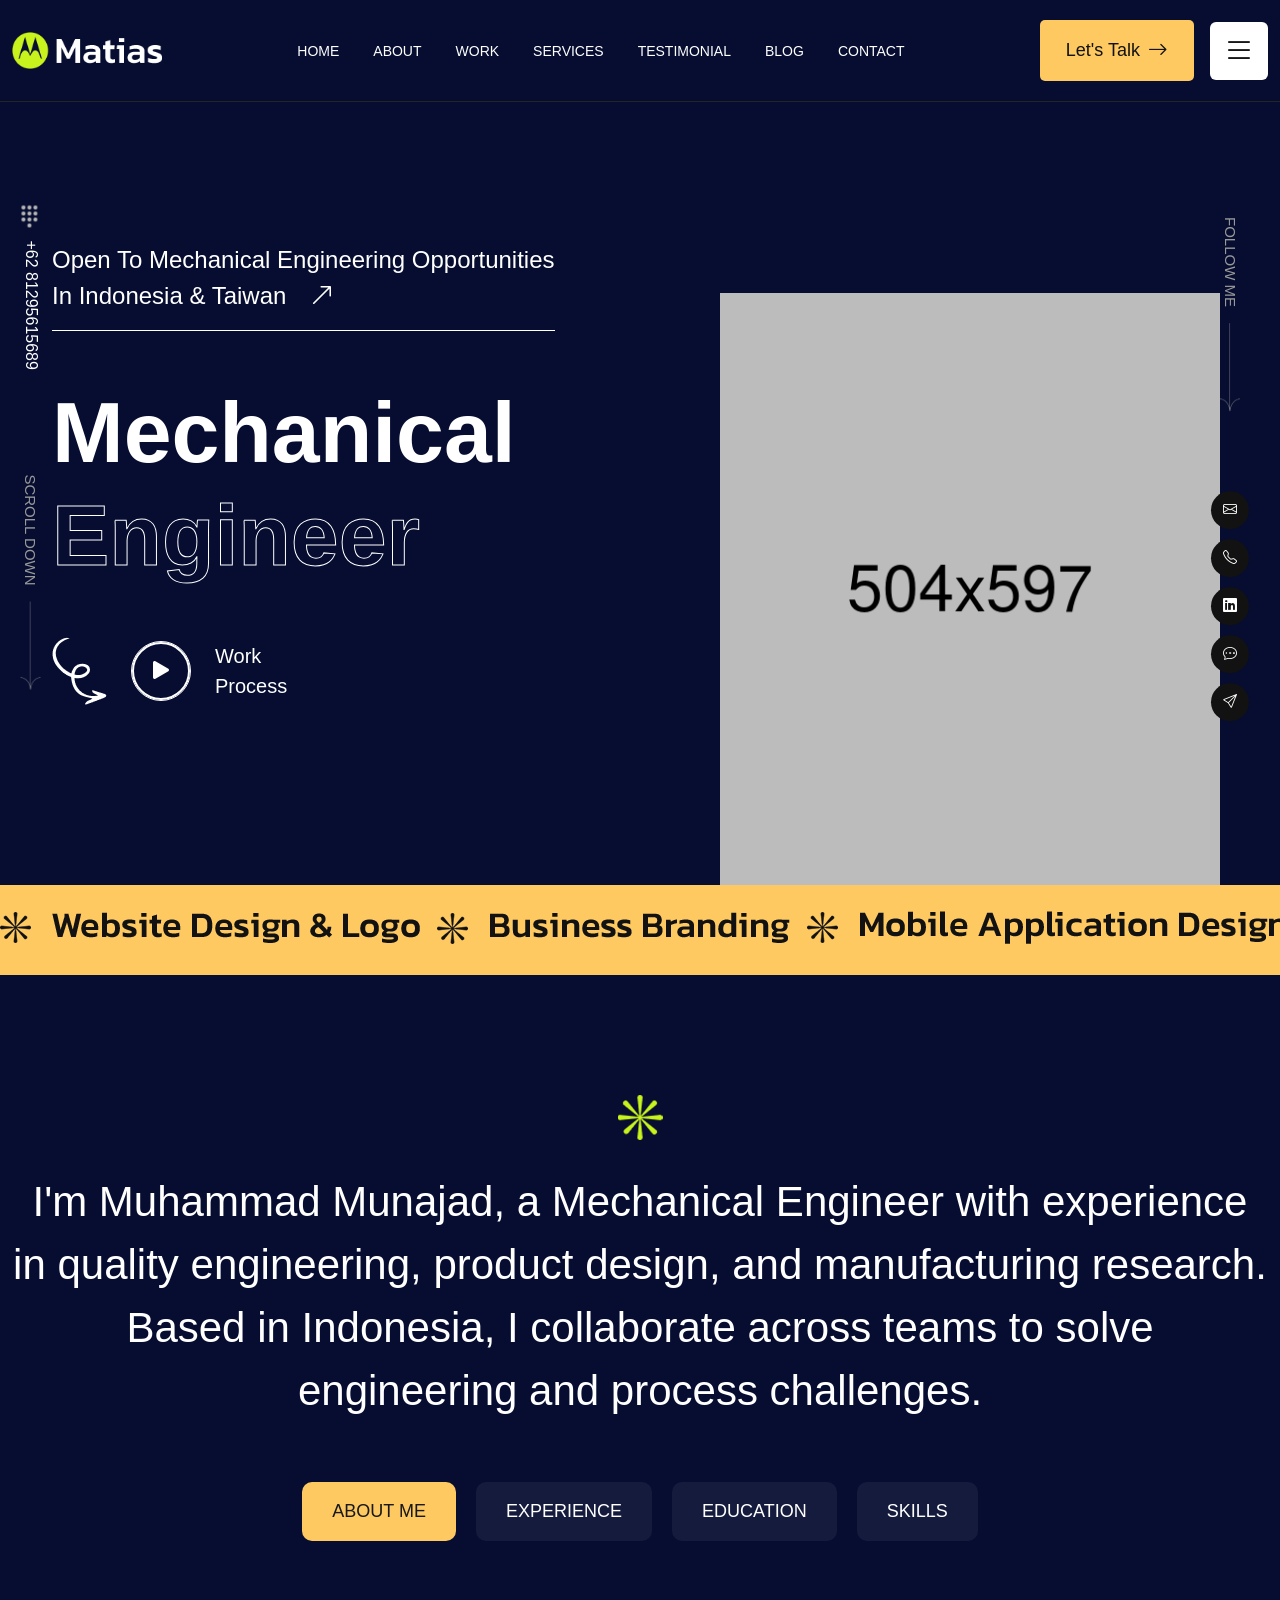
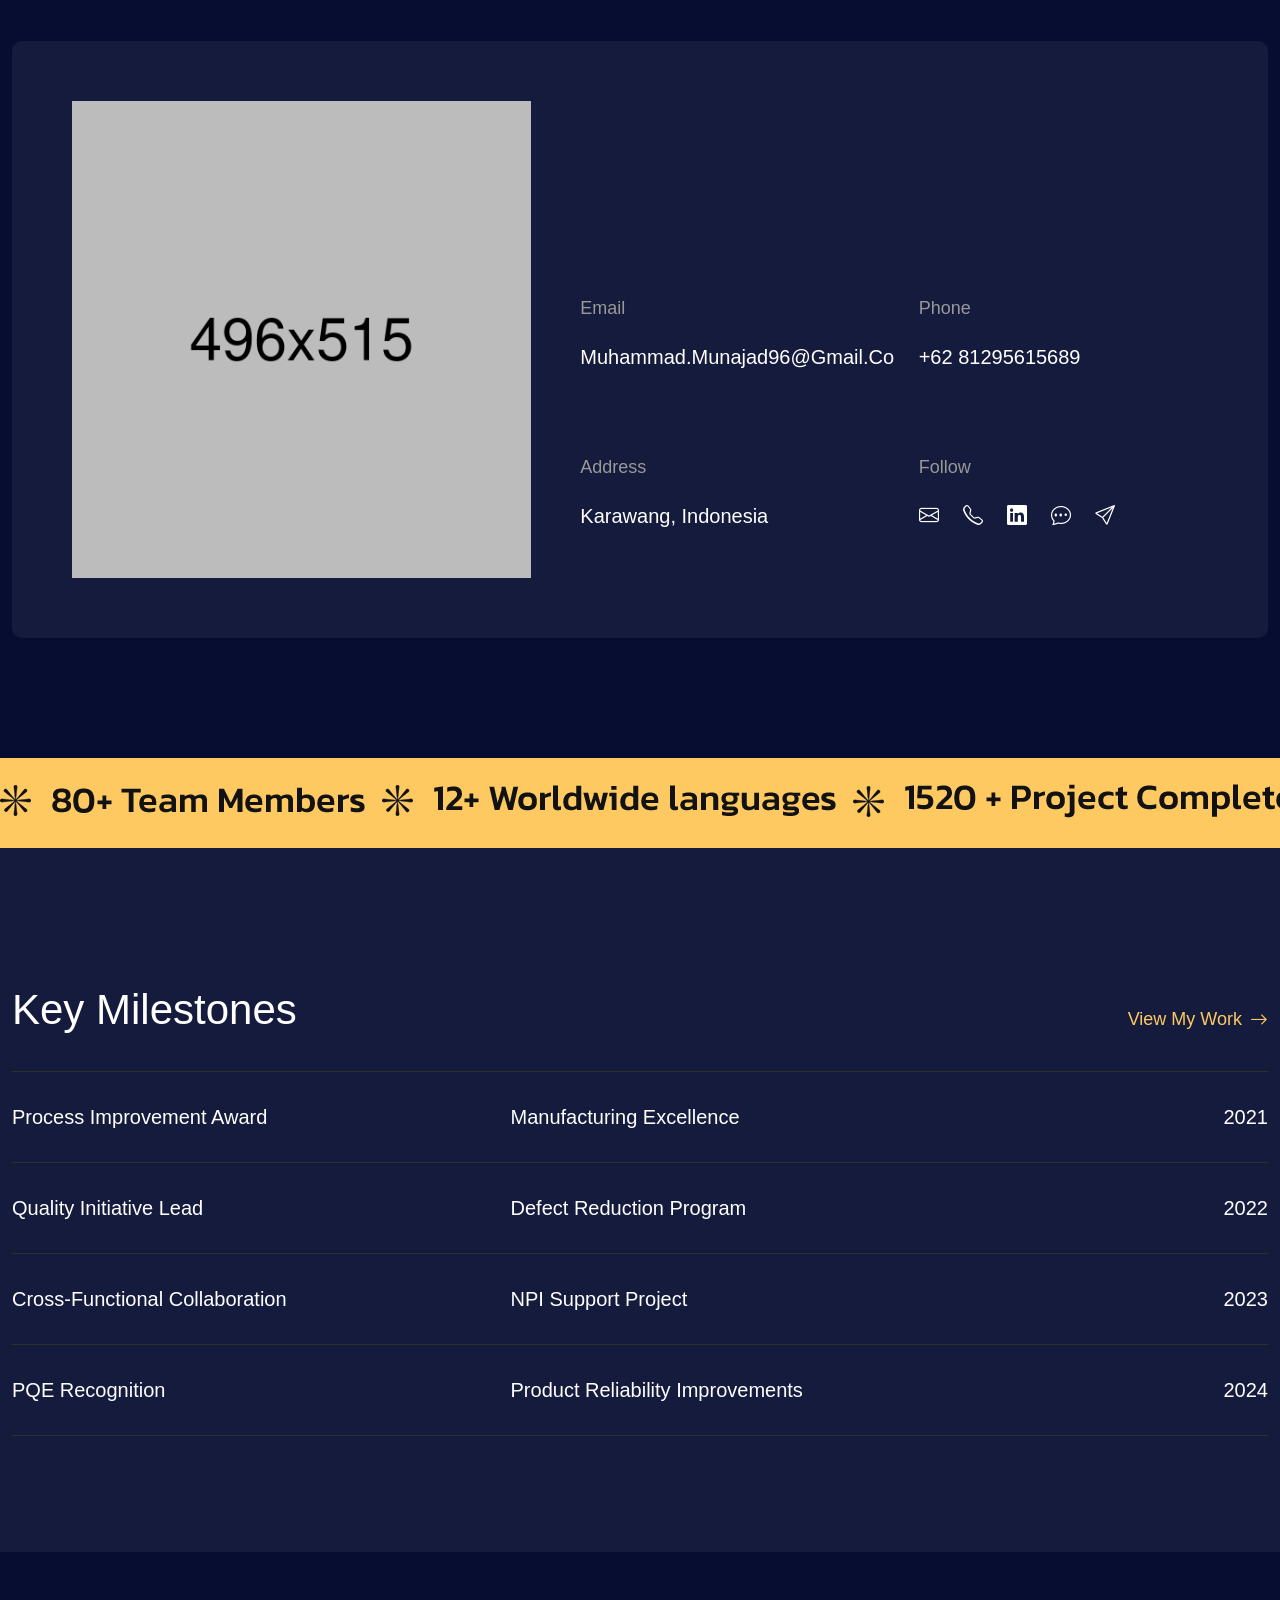
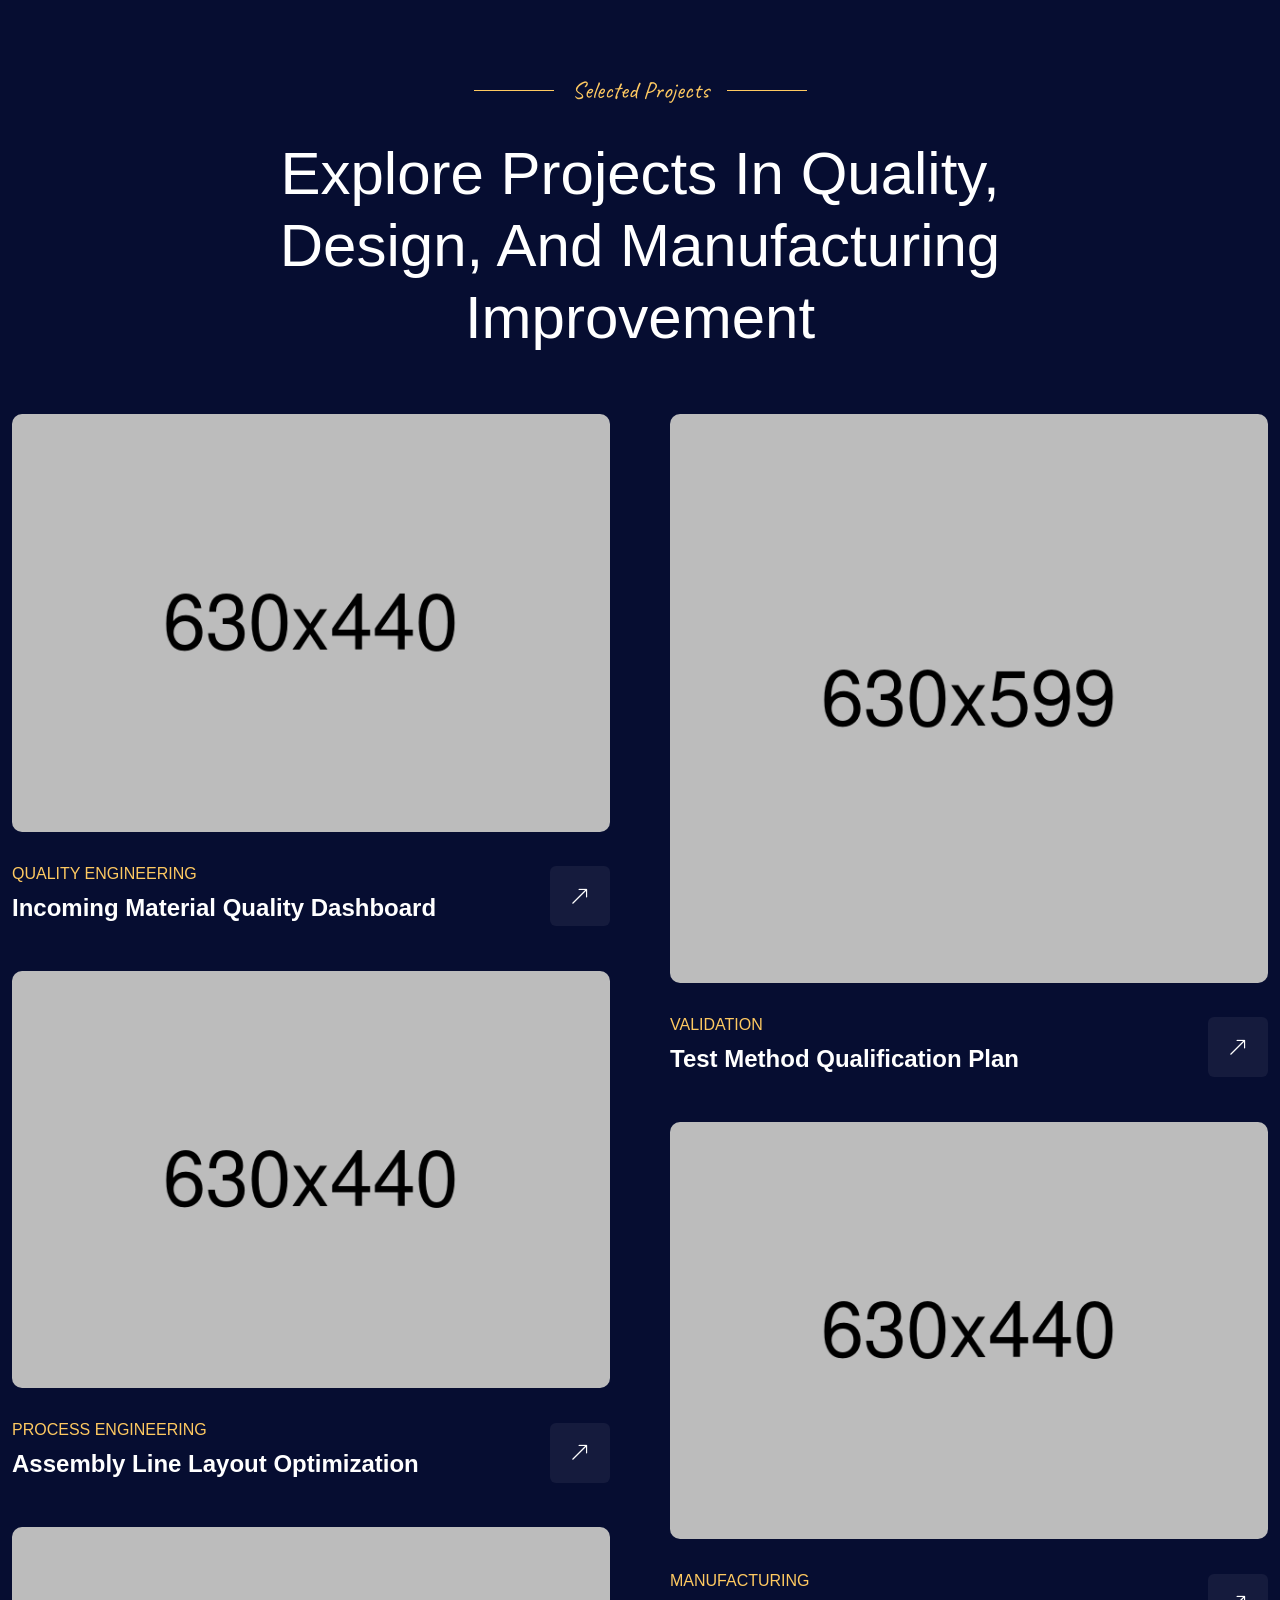
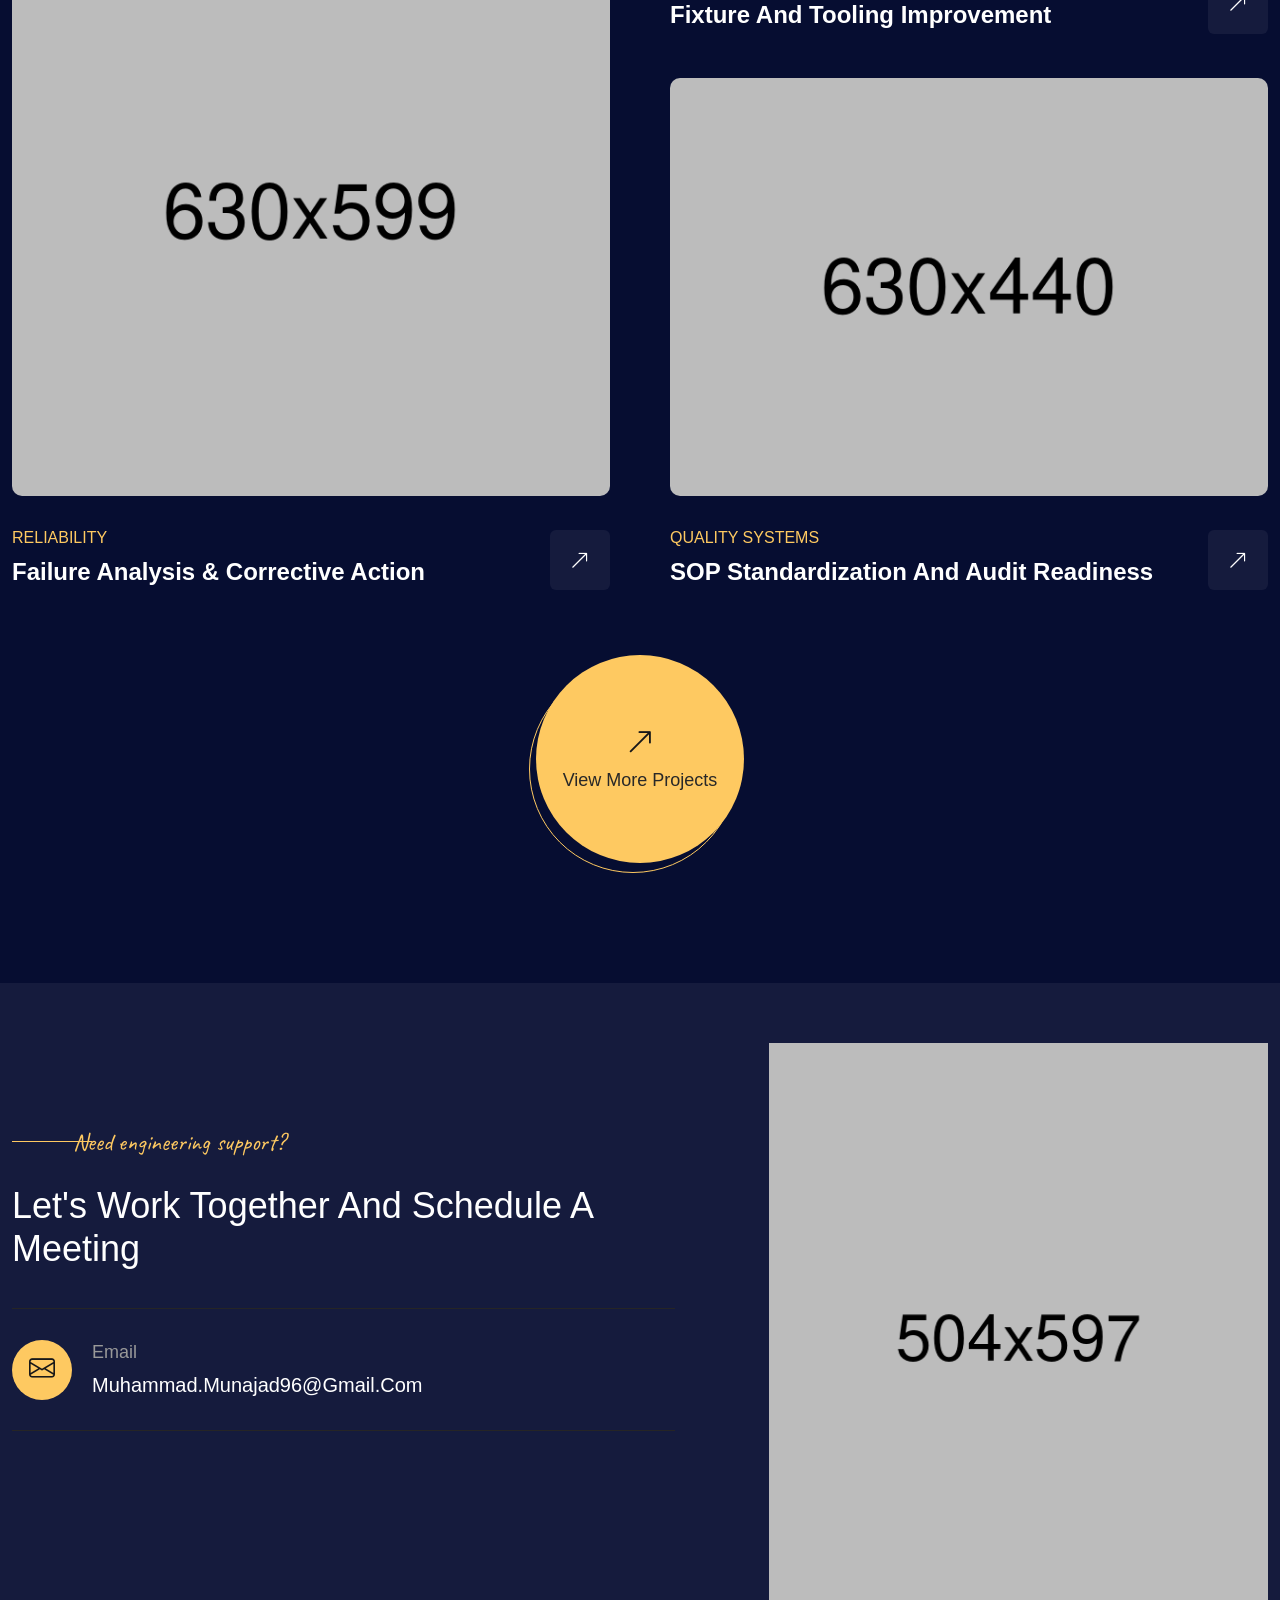
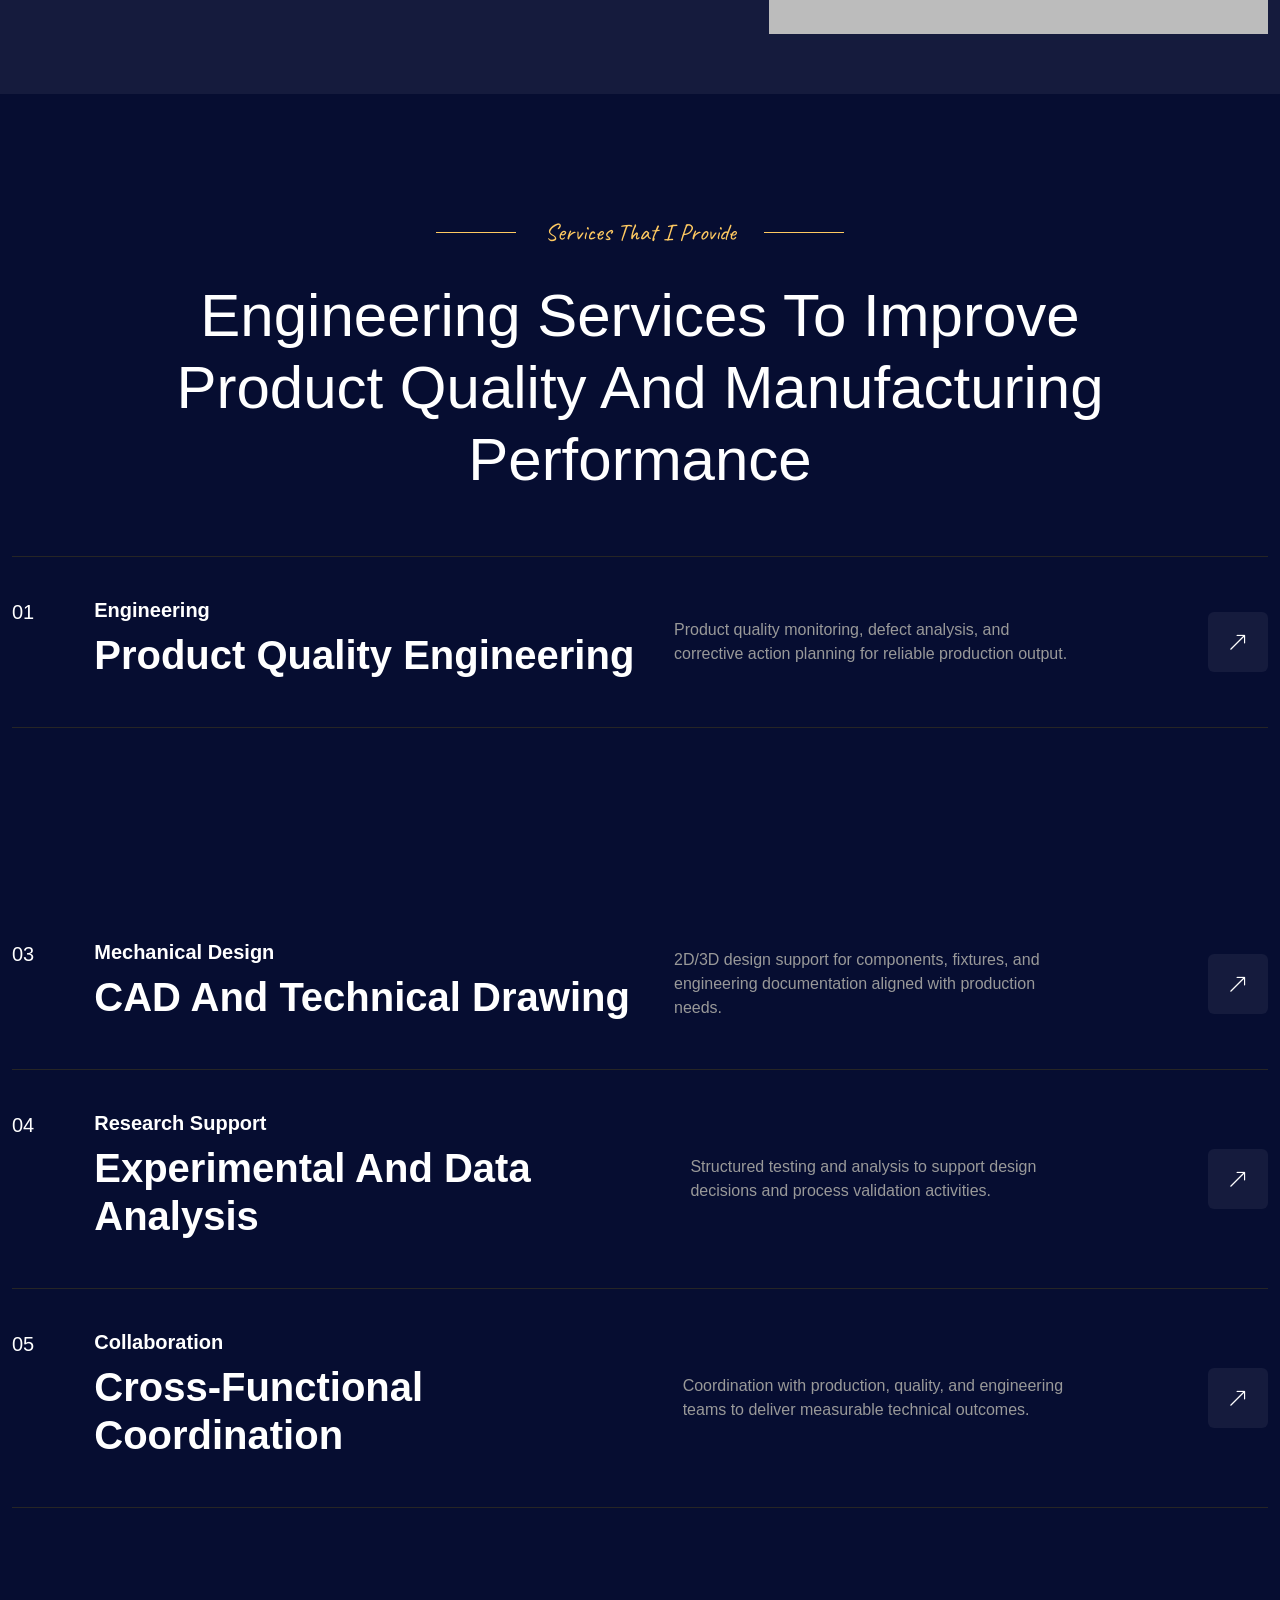
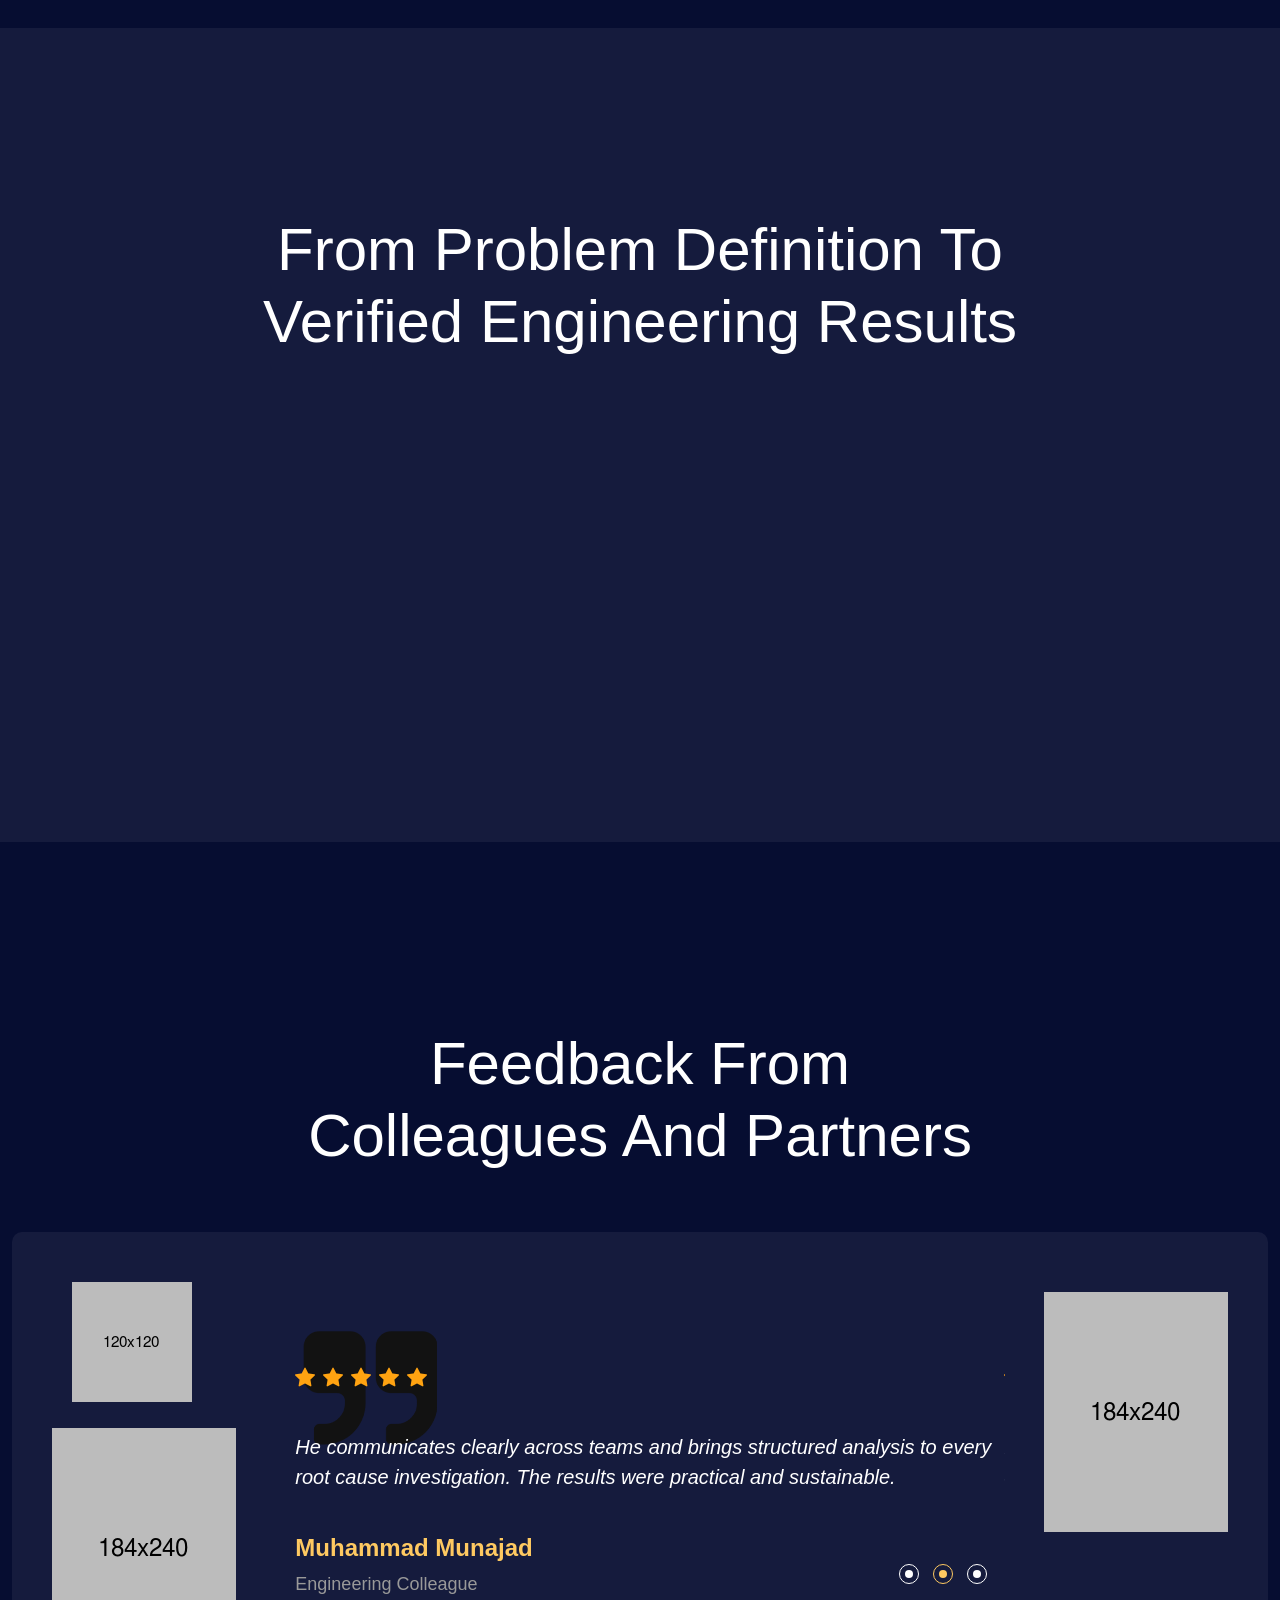
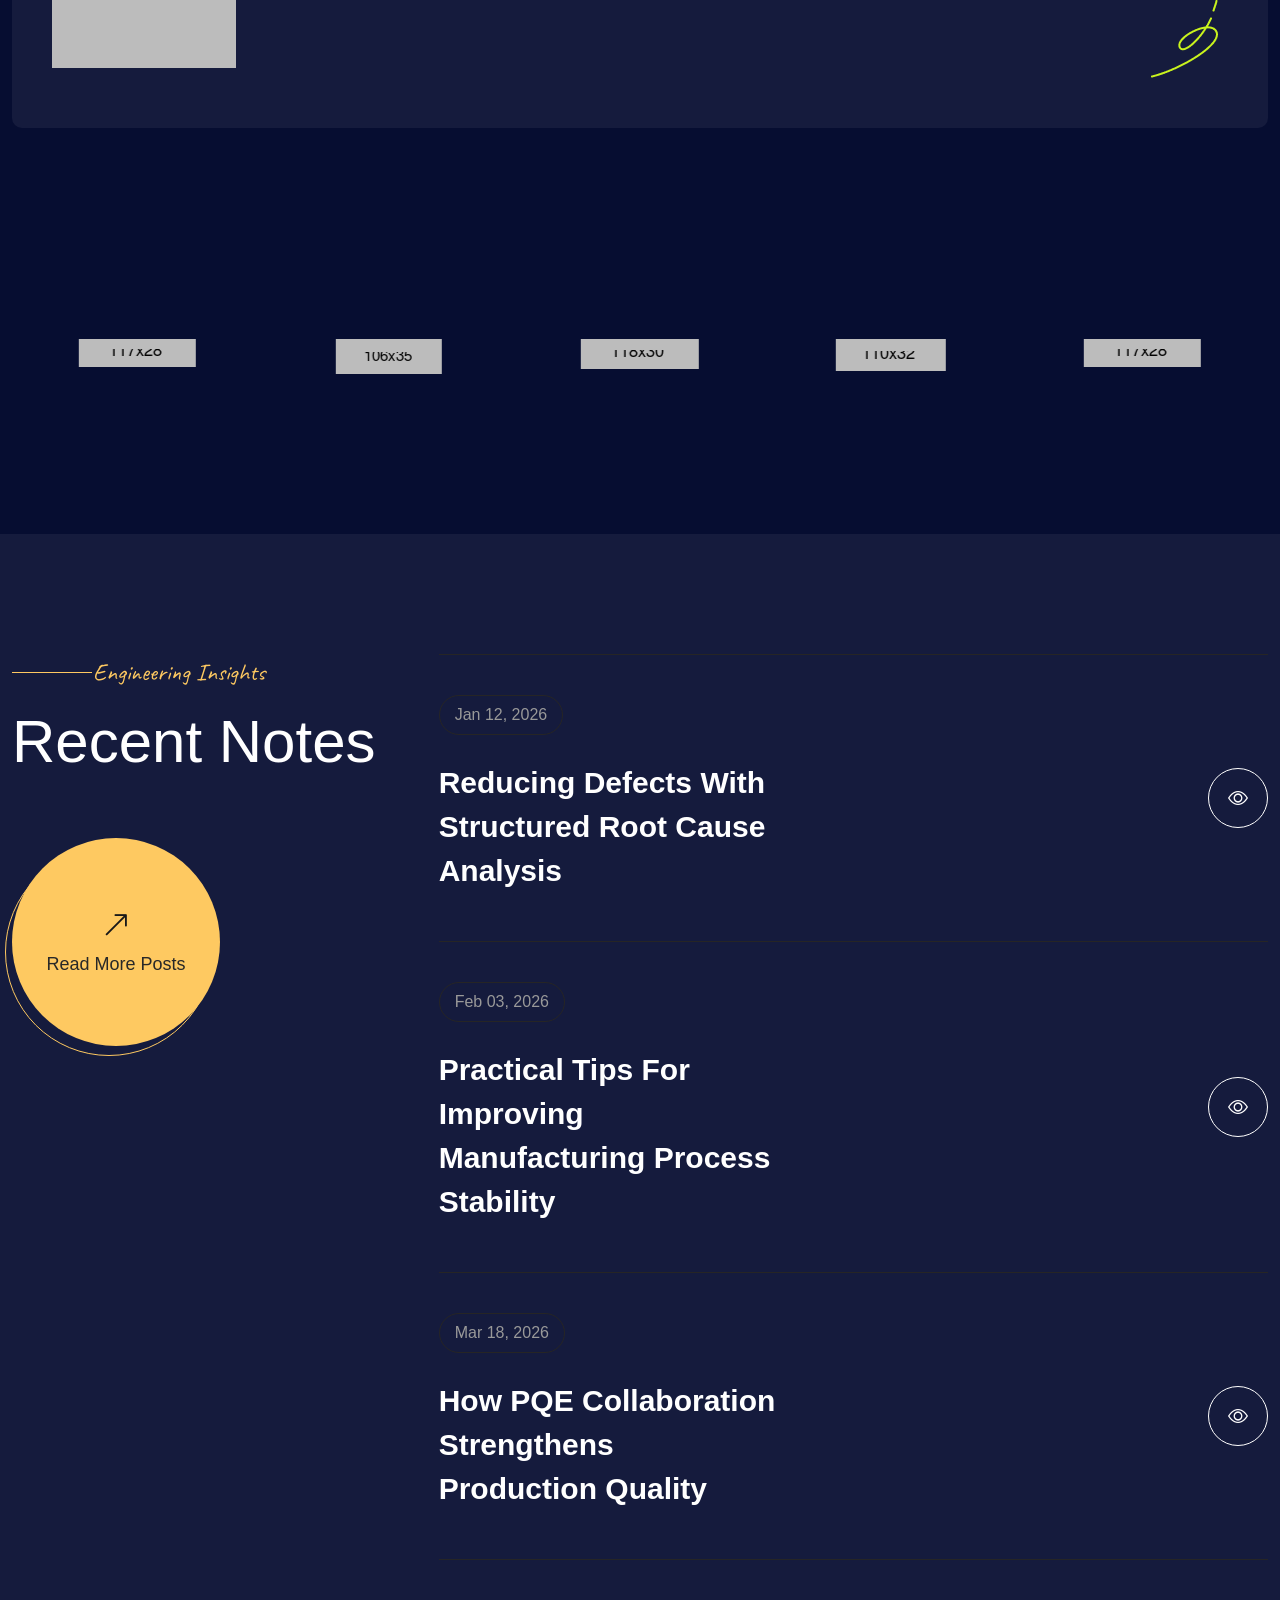
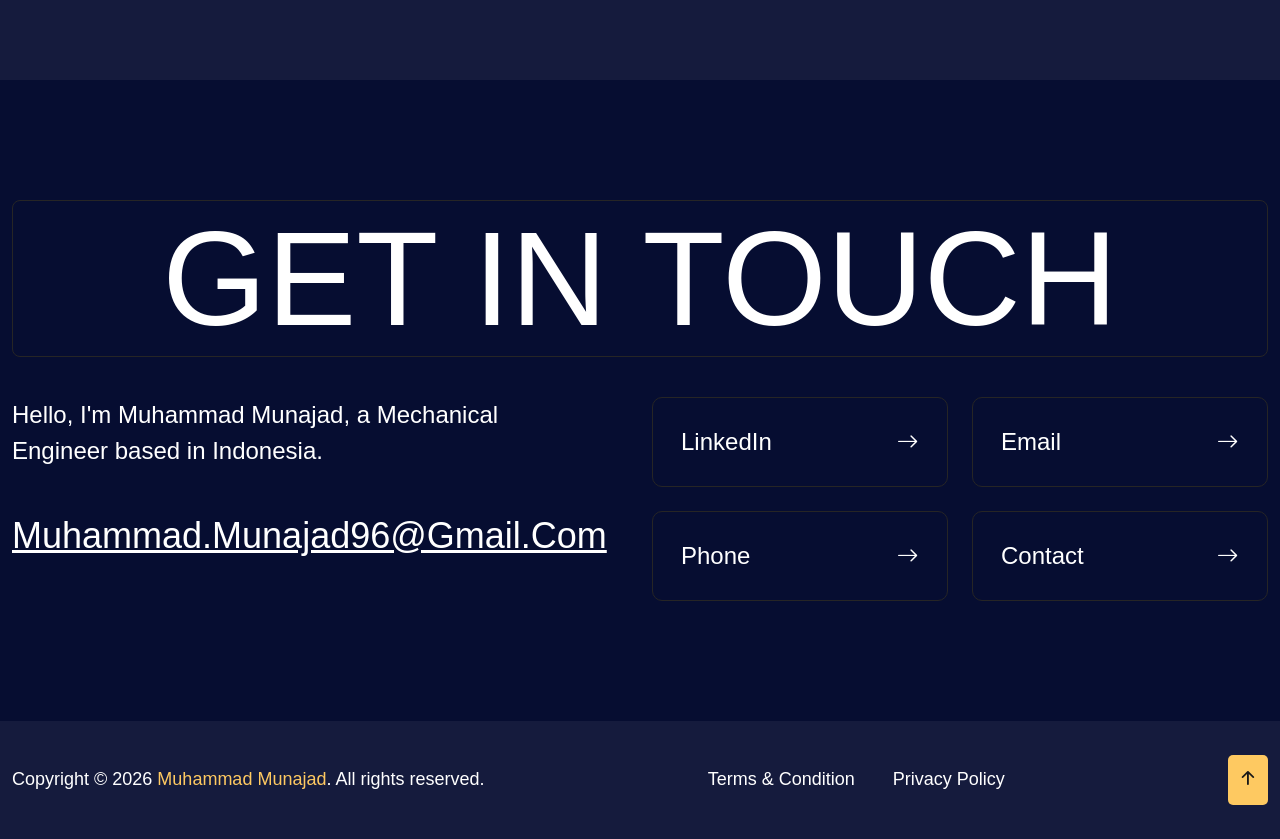
==== commit eb68020a: "Personalize homepage and contact content Agent-Logs-Url: https://github.com/mdnajad96/Portfolio-Mine" ====
--- a/index.html
+++ b/index.html
@@ -277,7 +277,7 @@
                            </h2>
                            <p class="p-descrip" data-aos="fade-up"
                            data-aos-duration="500">
-                              Neque porro quisquam est, qui dolorem ipsum quia dolor sit consectetur, aliquam quaerats voluptatem. Ut enim ad minima veniam, exercitationem laboriosam, nisi ut aliquid ex ea autem velit esse quam nihil
+                              Mechanical Engineer focused on product quality, process optimization, and practical design solutions for manufacturing environments.
                            </p>
                            <div class="about__contactwrap">
                               <div class="row g-4">
@@ -374,45 +374,45 @@
                               My Experience
                            </h2>
                            <p>
-                              Neque porro quisquam est, qui dolorem ipsum quia dolor sit consectetur, aliquam quaerats voluptatem. Ut enim ad minima veniam, exercitationem laboriosam, nisi ut aliquid ex ea autem velit esse quam nihil
+                              I have worked across production, quality, and research functions to improve reliability, reduce defects, and support continuous improvement initiatives.
                            </p>
                            <div class="exprience__box mt-30">
                               <div class="exri__item">
                                  <span class="fz-18 fw-500 base">
-                                    In 2011
+                                    2019
                                  </span>
                                  <div class="expri__cont">
                                     <h4 class="mb-15 text-white">
-                                       Software Engineer
+                                       Mechanical Engineering Intern
                                     </h4>
                                     <p class="fz-18 pra d-block">
-                                       UI Head & Manager
+                                       Product and fixture design support
                                     </p>
                                  </div>
                               </div>
                               <div class="exri__item">
                                  <span class="fz-18 fw-500 base">
-                                    In 2016
+                                    2021
                                  </span>
                                  <div class="expri__cont">
                                     <h4 class="mb-15 text-white">
-                                       Assistant Researcher
+                                       Research Assistant
                                     </h4>
                                     <p class="fz-18 pra d-block">
-                                       Head of Department
+                                       Manufacturing process research
                                     </p>
                                  </div>
                               </div>
                               <div class="exri__item">
                                  <span class="fz-18 fw-500 base">
-                                    In 2023
+                                    2023 - Present
                                  </span>
                                  <div class="expri__cont">
                                     <h4 class="mb-15 text-white">
                                        PQE Engineer
                                     </h4>
                                     <p class="fz-18 pra d-block">
-                                       Fiverr.com
+                                       Product Quality Engineering
                                     </p>
                                  </div>
                               </div>
@@ -436,45 +436,45 @@
                               My Education
                            </h2>
                            <p>
-                              Neque porro quisquam est, qui dolorem ipsum quia dolor sit consectetur, aliquam quaerats voluptatem. Ut enim ad minima veniam, exercitationem laboriosam, nisi ut aliquid ex ea autem velit esse quam nihil
+                              My academic background in mechanical engineering built strong fundamentals in design, materials, manufacturing, and quality systems.
                            </p>
                            <div class="exprience__box mt-30">
                               <div class="exri__item">
                                  <span class="fz-18 fw-500 base">
-                                    2011-2013
+                                    2013 - 2016
                                  </span>
                                  <div class="expri__cont">
                                     <h4 class="mb-15 text-white">
-                                       Programming Course
+                                       Vocational Engineering Foundation
                                     </h4>
                                     <p class="fz-18 pra d-block">
-                                       New York University
+                                       Mechanical and industrial fundamentals
                                     </p>
                                  </div>
                               </div>
                               <div class="exri__item">
                                  <span class="fz-18 fw-500 base">
-                                    2013-2016
+                                    2016 - 2020
                                  </span>
                                  <div class="expri__cont">
                                     <h4 class="mb-15 text-white">
-                                       University of Design
+                                       Bachelor of Mechanical Engineering
                                     </h4>
                                     <p class="fz-18 pra d-block">
-                                       Kingston, United States
+                                       Engineering design and manufacturing focus
                                     </p>
                                  </div>
                               </div>
                               <div class="exri__item">
                                  <span class="fz-18 fw-500 base">
-                                    2016-2018
+                                    2021 - 2023
                                  </span>
                                  <div class="expri__cont">
                                     <h4 class="mb-15 text-white">
-                                       Web Design Course
+                                       Professional Quality Engineering Training
                                     </h4>
                                     <p class="fz-18 pra d-block">
-                                       New York University
+                                       Root cause analysis and process capability
                                     </p>
                                  </div>
                               </div>
@@ -498,7 +498,7 @@
                               My Skills
                            </h2>
                            <p>
-                              Neque porro quisquam est, qui dolorem ipsum quia dolor sit consectetur, aliquam quaerats voluptatem. Ut enim ad minima veniam, exercitationem laboriosam, nisi ut aliquid ex ea autem velit esse quam nihil
+                              Core capabilities built from hands-on engineering projects, cross-functional collaboration, and quality-driven problem solving.
                            </p>
                            <div class="about__contactwrap">
                               <div class="row g-4">
@@ -509,7 +509,7 @@
                                        </div>
                                        <div class="mys">
                                           <span class="ptext fz-18 mb-15 d-block">
-                                             Figma
+                                             CAD Design
                                           </span>
                                           <h1 class="fw-600">
                                              90%
@@ -524,7 +524,7 @@
                                        </div>
                                        <div class="mys">
                                           <span class="ptext fz-18 mb-15 d-block">
-                                             Wordpress
+                                             Quality Control
                                           </span>
                                           <h1 class="fw-600">
                                              95%
@@ -539,7 +539,7 @@
                                        </div>
                                        <div class="mys">
                                           <span class="ptext fz-18 mb-15 d-block">
-                                             HTML
+                                             Root Cause Analysis
                                           </span>
                                           <h1 class="fw-600">
                                              85%
@@ -554,7 +554,7 @@
                                        </div>
                                        <div class="mys">
                                           <span class="ptext fz-18 mb-15 d-block">
-                                             Bootstrap
+                                             Process Improvement
                                           </span>
                                           <h1 class="fw-600">
                                              97%
@@ -602,7 +602,7 @@
                <tr>
                   <td>
                      <span class="table__title">
-                        Our Awards
+                        Key Milestones
                      </span>
                   </td>
                   <td class="cusnoe">
@@ -618,24 +618,24 @@
                   </td>
                 </tr>
               <tr>
-                <td>Site Of The Day</td>
-                <td>Css & Animation</td>
-                <td class="text-end">2018</td>
+                <td>Process Improvement Award</td>
+                <td>Manufacturing Excellence</td>
+                <td class="text-end">2021</td>
               </tr>
               <tr>
-               <td>Best Business Model</td>
-               <td>New Strategy</td>
-               <td class="text-end">2019</td>
+               <td>Quality Initiative Lead</td>
+               <td>Defect Reduction Program</td>
+               <td class="text-end">2022</td>
              </tr>
              <tr>
-               <td>Motion Graphic</td>
-               <td>3D & Visual Effect</td>
-               <td class="text-end">2020</td>
+               <td>Cross-Functional Collaboration</td>
+               <td>NPI Support Project</td>
+               <td class="text-end">2023</td>
              </tr>
              <tr>
-               <td>Video Design</td>
-               <td>Css & Animation</td>
-               <td class="text-end">2022</td>
+               <td>PQE Recognition</td>
+               <td>Product Reliability Improvements</td>
+               <td class="text-end">2024</td>
              </tr>
             </tbody>
           </table>
@@ -650,12 +650,12 @@
       <div class="project__head text-center">
          <span class="common__sub" data-aos="fade-down"
          data-aos-duration="1000">
-           Complete Project 
+            Selected Projects
          </span>
          <h2 class="fw-500" data-aos="fade-down"
          data-aos-duration="2000">
-            Look at my portfolio and give me 
-            your feedback
+            Explore projects in quality, design,
+            and manufacturing improvement
          </h2>
       </div>
       <div class="row g-4">
@@ -669,10 +669,10 @@
                   <div class="content d-flex align-items-center justify-content-between gap-2">
                      <a href="protfolio.html" class="left__cont">
                         <span class="base mb-2 mb-xxl-3 d-block text-uppercase">
-                           Product Design
+                           Quality Engineering
                         </span>
                         <h3>
-                           Brand Identity & Motion Design
+                           Incoming Material Quality Dashboard
                         </h3>
                      </a>
                      <a href="assets/img/project/pro1.png" class="common__icon imgc">
@@ -688,10 +688,10 @@
                   <div class="content d-flex align-items-center justify-content-between gap-2">
                      <a href="protfolio.html" class="left__cont">
                         <span class="base mb-2 mb-xxl-3 d-block text-uppercase">
-                           Product Design
+                           Process Engineering
                         </span>
                         <h3>
-                           Design & Branding Mokeup
+                           Assembly Line Layout Optimization
                         </h3>
                      </a>
                      <a href="assets/img/project/pro3.png" class="common__icon imgc">
@@ -707,10 +707,10 @@
                   <div class="content d-flex align-items-center justify-content-between gap-2">
                      <a href="protfolio.html" class="left__cont">
                         <span class="base mb-2 mb-xxl-3 d-block text-uppercase">
-                           Ui/ux Design
+                           Reliability
                         </span>
                         <h3>
-                           Mobile Application Development
+                           Failure Analysis & Corrective Action
                         </h3>
                      </a>
                      <a href="assets/img/project/pro5.png" class="common__icon imgc">
@@ -730,10 +730,10 @@
                   <div class="content d-flex align-items-center justify-content-between gap-2">
                      <a href="protfolio.html" class="left__cont">
                         <span class="base mb-2 mb-xxl-3 d-block text-uppercase">
-                           Creative
+                           Validation
                         </span>
                         <h3>
-                           Paper & Book Covers Design
+                           Test Method Qualification Plan
                         </h3>
                      </a>
                      <a href="assets/img/project/pro2.png" class="common__icon imgc">
@@ -749,10 +749,10 @@
                   <div class="content d-flex align-items-center justify-content-between gap-2">
                      <a href="protfolio.html" class="left__cont">
                         <span class="base mb-2 mb-xxl-3 d-block text-uppercase">
-                           Design & Branding
+                           Manufacturing
                         </span>
                         <h3>
-                           Creative Graphics Design
+                           Fixture and Tooling Improvement
                         </h3>
                      </a>
                      <a href="assets/img/project/pro4.png" class="common__icon imgc">
@@ -768,10 +768,10 @@
                   <div class="content d-flex align-items-center justify-content-between gap-2">
                      <a href="protfolio.html" class="left__cont">
                         <span class="base mb-2 mb-xxl-3 d-block text-uppercase">
-                           MOCKUP DESIGN
+                           Quality Systems
                         </span>
                         <h3>
-                           Brand Identity & Motion Design
+                           SOP Standardization and Audit Readiness
                         </h3>
                      </a>
                      <a href="assets/img/project/pro6.png" class="common__icon imgc">
@@ -787,7 +787,7 @@
             <span class="box">
                <i class="bi bi-arrow-up-right"></i>
                <span class="textmore"> 
-                  Click More Work
+                  View More Projects
                </span>
             </span>
          </a>
@@ -804,10 +804,10 @@
          <div class="pro__metting__content">
             <div class="project__head">
                <span class="common__sub" data-aos="fade-down" data-aos-duration="1000">
-                 Need a Project? 
+                  Need engineering support?
                </span>
                <h2 class="fw-500" data-aos="fade-down" data-aos-duration="1600">
-                  Let's work together. fixed 
+                  Let's work together and schedule
                   a meeting
                </h2>
             </div>
@@ -854,11 +854,11 @@
    <div class="container">
       <div class="project__head text-center">
          <span class="common__sub" data-aos="fade-down" data-aos-duration="1000">
-           Services That i Provide
+           Services That I Provide
          </span>
          <h2 class="fw-500" data-aos="fade-up" data-aos-duration="1200">
-            My special service for your business 
-            development
+            Engineering services to improve product
+            quality and manufacturing performance
          </h2>
       </div>
       <div class="service__uniquewrap">
@@ -870,17 +870,17 @@
                   </span>
                   <div class="cont">
                      <h5>
-                        Mechanical Engineer
+                        Engineering
                      </h5>
                      <h2>
                         <a href="service.html">
-                           Illustration Design
+                           Product Quality Engineering
                         </a>
                      </h2>
                   </div>
                </div>
                <p class="pra">
-                  Duis aute irure dolor in reprehenderit in voluptate velit esse cillum dolore eu fugiat nulla pariatur. sunt in culpa qui officia deserunt mollit 
+                  Product quality monitoring, defect analysis, and corrective action planning for reliable production output.
                </p>
             </div>
             <a href="service.html" class="common__icon">
@@ -895,17 +895,17 @@
                   </span>
                   <div class="cont">
                      <h5>
-                        Branding
+                        Process Improvement
                      </h5>
                      <h2>
                         <a href="service.html">
-                           Business Branding
+                           Lean Process Optimization
                         </a>
                      </h2>
                   </div>
                </div>
                <p class="pra">
-                  Duis aute irure dolor in reprehenderit in voluptate velit esse cillum dolore eu fugiat nulla pariatur. sunt in culpa qui officia deserunt mollit 
+                  Practical improvement initiatives to reduce waste, improve cycle time, and increase process stability.
                </p>
            </div>
             <a href="service.html" class="common__icon">
@@ -920,17 +920,17 @@
                   </span>
                   <div class="cont">
                      <h5>
-                        UI/UX Design
+                        Mechanical Design
                      </h5>
                      <h2>
                         <a href="service.html">
-                           Web UI/UX Design
+                           CAD and Technical Drawing
                         </a>
                      </h2>
                   </div>
                </div>
                <p class="pra">
-                  Duis aute irure dolor in reprehenderit in voluptate velit esse cillum dolore eu fugiat nulla pariatur. sunt in culpa qui officia deserunt mollit 
+                  2D/3D design support for components, fixtures, and engineering documentation aligned with production needs.
                </p>
            </div>
             <a href="service.html" class="common__icon">
@@ -945,17 +945,17 @@
                   </span>
                   <div class="cont">
                      <h5>
-                       Web Design
+                       Research Support
                      </h5>
                      <h2>
                         <a href="service.html">
-                           Application Design
+                           Experimental and Data Analysis
                         </a>
                      </h2>
                   </div>
                </div>
                <p class="pra">
-                  Duis aute irure dolor in reprehenderit in voluptate velit esse cillum dolore eu fugiat nulla pariatur. sunt in culpa qui officia deserunt mollit 
+                  Structured testing and analysis to support design decisions and process validation activities.
                </p>
            </div>
             <a href="service.html" class="common__icon">
@@ -970,17 +970,17 @@
                   </span>
                   <div class="cont">
                      <h5>
-                        SEO Analytics
+                        Collaboration
                      </h5>
                      <h2>
                         <a href="service.html">
-                           Digital Marketing
+                           Cross-Functional Coordination
                         </a>
                      </h2>
                   </div>
                </div>
                <p class="pra">
-                  Duis aute irure dolor in reprehenderit in voluptate velit esse cillum dolore eu fugiat nulla pariatur. sunt in culpa qui officia deserunt mollit 
+                  Coordination with production, quality, and engineering teams to deliver measurable technical outcomes.
                </p>
            </div>
             <a href="service.html" class="common__icon">
@@ -997,12 +997,12 @@
    <div class="container">
       <div class="project__head text-center">
          <span class="common__sub" data-aos="fade-down" data-aos-duration="1000">
-           Working Process 
+            Working Process
          </span>
          <h2 class="fw-500" data-aos="fade-up" data-aos-duration="1000">
-            Your dream website in just 
+            From problem definition to
            <span class="d-block">
-            few steps
+            verified engineering results
            </span>
          </h2>
       </div>
@@ -1013,17 +1013,17 @@
                Concept
             </h2>
             <p class="mb-30 pra fz-18">
-               Nemo enim ipsam voluptatem voluptas sit aspernatur aut odit aut fugit, 
+               Define technical requirements and identify the baseline condition before proposing any solution.
             </p>
             <ul>
                <li>
-                  Reviewing any existing branding
-               </li>
-               <li>
-                  Target audience and competitors research
-               </li>
-               <li>
-                  Developing a strategy
+                  Reviewing current process performance
+               </li>
+               <li>
+                  Identifying quality and productivity gaps
+               </li>
+               <li>
+                  Defining measurable engineering targets
                </li>
             </ul>
          </div>
@@ -1034,17 +1034,17 @@
                Design
             </h2>
             <p class="mb-30 pra fz-18">
-               Nemo enim ipsam voluptatem voluptas sit aspernatur aut odit aut fugit, 
+               Develop and validate practical solutions with CAD, test plans, and team alignment.
             </p>
             <ul>
                <li>
-                  Developing wireframes and mockup
-               </li>
-               <li>
-                  Choosing typography, color palettes,
-               </li>
-               <li>
-                  Refining the design
+                  Preparing design concepts and alternatives
+               </li>
+               <li>
+                  Evaluating feasibility and risks
+               </li>
+               <li>
+                  Finalizing implementation plan
                </li>
             </ul>
          </div>
@@ -1052,20 +1052,20 @@
         <div class="col-lg-4 col-md-6 col-sm-6" data-aos="flip-up" data-aos-duration="500">
          <div class="process__item">
             <h2 class="white mb-24">
-               Webflow
+               Execution
             </h2>
             <p class="mb-30 pra fz-18">
-               Nemo enim ipsam voluptatem voluptas sit aspernatur aut odit aut fugit, 
+               Implement, monitor, and improve with data-driven follow-up after deployment.
             </p>
             <ul>
                <li>
-                  Testing the website thoroughly launch
-               </li>
-               <li>
-                  Choosing typography, color palettes,
-               </li>
-               <li>
-                  Refining the design
+                  Running pilot implementation checks
+               </li>
+               <li>
+                  Monitoring key quality indicators
+               </li>
+               <li>
+                  Standardizing successful improvements
                </li>
             </ul>
          </div>
@@ -1083,9 +1083,9 @@
            Testimonial 
          </span>
          <h2 class="fw-500" data-aos="fade-down" data-aos-duration="1000">
-            Happy Words From Happy 
+            Feedback from
            <span class="d-block">
-            Customer
+            colleagues and partners
            </span>
          </h2>
       </div>
@@ -1103,13 +1103,13 @@
                            <i class="bi bi-star-fill ratting fz-20"></i>
                         </div>
                         <p>
-                           There are many variations of passages of Lorem Ipsum available, by injected humour, or randomised words which don't look even slightly believable. If you are going to use a passage of Lorem Ipsum, you need to be hidden in middle of text. All the Lorem Ipsum generators 
+                           Muhammad is detail-oriented and consistent in solving production issues. His quality mindset helped our team reduce recurring defects.
                         </p>
                         <h4 class="base mb-2">
-                           Shawn Beltran
+                           Production Supervisor
                         </h4>
                         <span class="fz-18 ptext">
-                           Business Owner
+                           Manufacturing Team
                         </span>
                      </div>
                      <div class="test__slide swiper-slide">
@@ -1121,13 +1121,13 @@
                            <i class="bi bi-star-fill ratting fz-20"></i>
                         </div>
                         <p>
-                           There are many variations of passages of Lorem Ipsum available, by injected humour, or randomised words which don't look even slightly believable. If you are going to use a passage of Lorem Ipsum, you need to be hidden in middle of text. All the Lorem Ipsum generators 
+                           He communicates clearly across teams and brings structured analysis to every root cause investigation. The results were practical and sustainable.
                         </p>
                         <h4 class="base mb-2">
                            Muhammad Munajad
                         </h4>
                         <span class="fz-18 ptext">
-                           Business Owner
+                           Engineering Colleague
                         </span>
                      </div>
                      <div class="test__slide swiper-slide">
@@ -1139,13 +1139,13 @@
                            <i class="bi bi-star-fill ratting fz-20"></i>
                         </div>
                         <p>
-                           There are many variations of passages of Lorem Ipsum available, by injected humour, or randomised words which don't look even slightly believable. If you are going to use a passage of Lorem Ipsum, you need to be hidden in middle of text. All the Lorem Ipsum generators 
+                           Reliable, disciplined, and collaborative. Muhammad supports both technical execution and continuous improvement in day-to-day operations.
                         </p>
                         <h4 class="base mb-2">
-                           Nethon Jr
+                           Quality Lead
                         </h4>
                         <span class="fz-18 ptext">
-                           Business Owner
+                           Quality Department
                         </span>
                      </div>
                   </div>
@@ -1171,7 +1171,7 @@
       </div>
       <div class="sponsor__area pt-120">
          <h4 class="sponsor__title" data-aos="fade-down" data-aos-duration="1000">
-            More than  100+ companies  trusted us worldwide 
+            Collaborated with cross-functional teams on quality and process improvement projects
          </h4>
          <div class="swiper sponsor__wrap">
             <div class="swiper-wrapper">
@@ -1207,17 +1207,17 @@
          <div class="col-xl-4 col-lg-3">
             <div class="project__head">
                <span class="common__sub" data-aos="fade-down" data-aos-duration="1000">
-                My Blogs
+                Engineering Insights
                </span>
                <h2 class="fw-500 mt-3" data-aos="fade-down" data-aos-duration="1500">
-                  Recent Posts
+                  Recent Notes
                </h2>
                <div class="blog__hoverbox">
                   <a href="blog.html" class="hover__circle wow fadeInUp" data-wow-duration="1.6s">
                      <span class="box">
                         <i class="bi bi-arrow-up-right"></i>
                         <span class="textmore"> 
-                           Click More Work
+                           Read More Posts
                         </span>
                      </span>
                   </a>
@@ -1232,12 +1232,12 @@
                         <div class="serial__adjust">
                            <div class="cont">
                               <span class="dates">
-                                 Sept 19, 2023
+                                 Jan 12, 2026
                               </span>
                               <h3>
                                  <a href="blog.html">
-                                    Brand design that helps 
-                                    the company grow
+                                    Reducing defects with structured
+                                    root cause analysis
                                  </a>
                               </h3>
                            </div>
@@ -1255,12 +1255,12 @@
                         <div class="serial__adjust">
                            <div class="cont">
                               <span class="dates">
-                                 Sept 19, 2023
+                                 Feb 03, 2026
                               </span>
                               <h3>
                                  <a href="blog.html">
-                                    Brand design that helps 
-                                    the company grow
+                                    Practical tips for improving
+                                    manufacturing process stability
                                  </a>
                               </h3>
                            </div>
@@ -1278,12 +1278,12 @@
                         <div class="serial__adjust">
                            <div class="cont">
                               <span class="dates">
-                                 Sept 19, 2023
+                                 Mar 18, 2026
                               </span>
                               <h3>
                                  <a href="blog.html">
-                                    Brand design that helps 
-                                    the company grow
+                                    How PQE collaboration strengthens
+                                    production quality
                                  </a>
                               </h3>
                            </div>
@@ -1388,9 +1388,9 @@
       <a href="index.html" class="side-logo">
          <img src="assets/img/logo/logo.png" alt="img">
       </a>
-      <p>
-         Neque porro quisquam est, qui dolorem ipsum quia dolor sit consectetur, aliquam quaerats voluptatem. Ut enim ad minima veniam, exercitationem laboriosam, nisi ut aliquid ex ea autem velit esse quam nihil
-      </p>
+         <p>
+            Open to collaborations in mechanical design, product quality engineering, and manufacturing process improvement.
+         </p>
       <div class="sub__contact-left d-grid">
          <div class="sub__contac-item">
             <div class="content">
@@ -1495,4 +1495,4 @@
    <script src="assets/js/main.js"></script>
    <!--<< Main.js >>-->
 </body>
-</html>+</html>
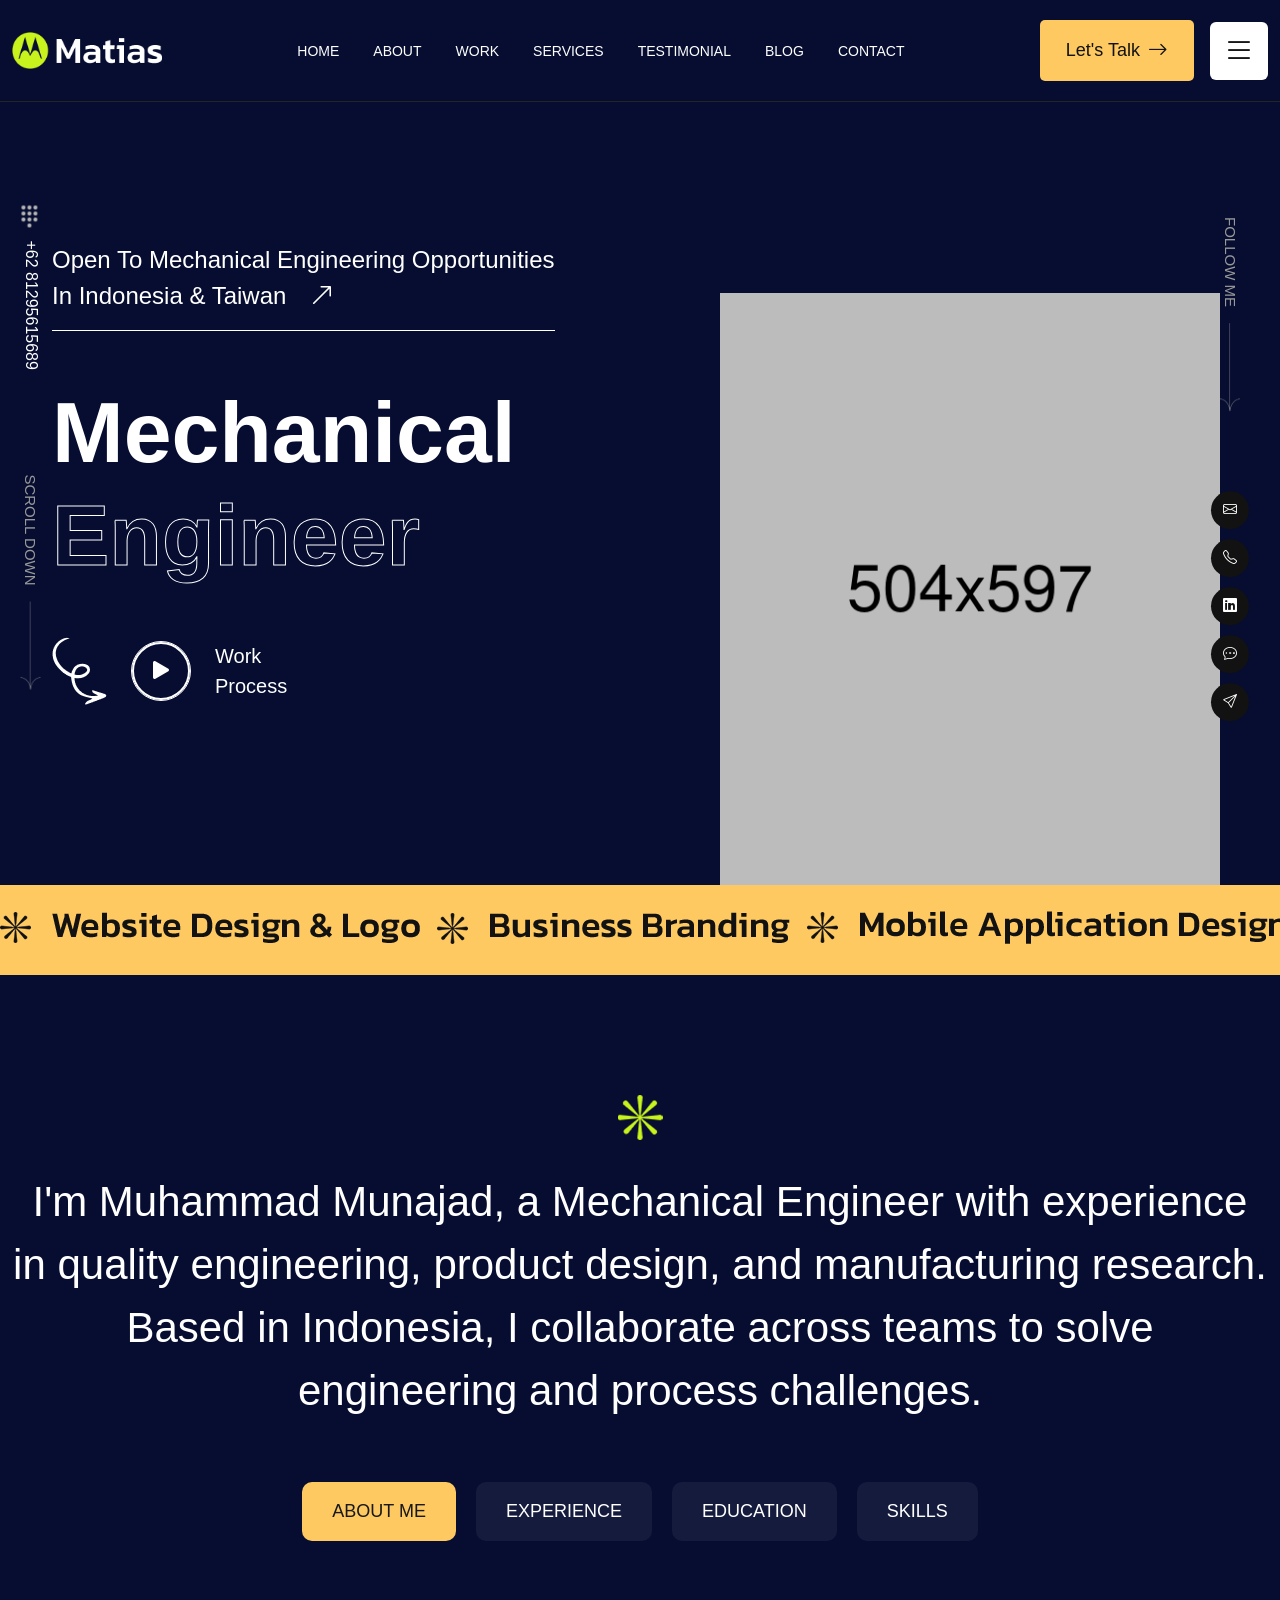
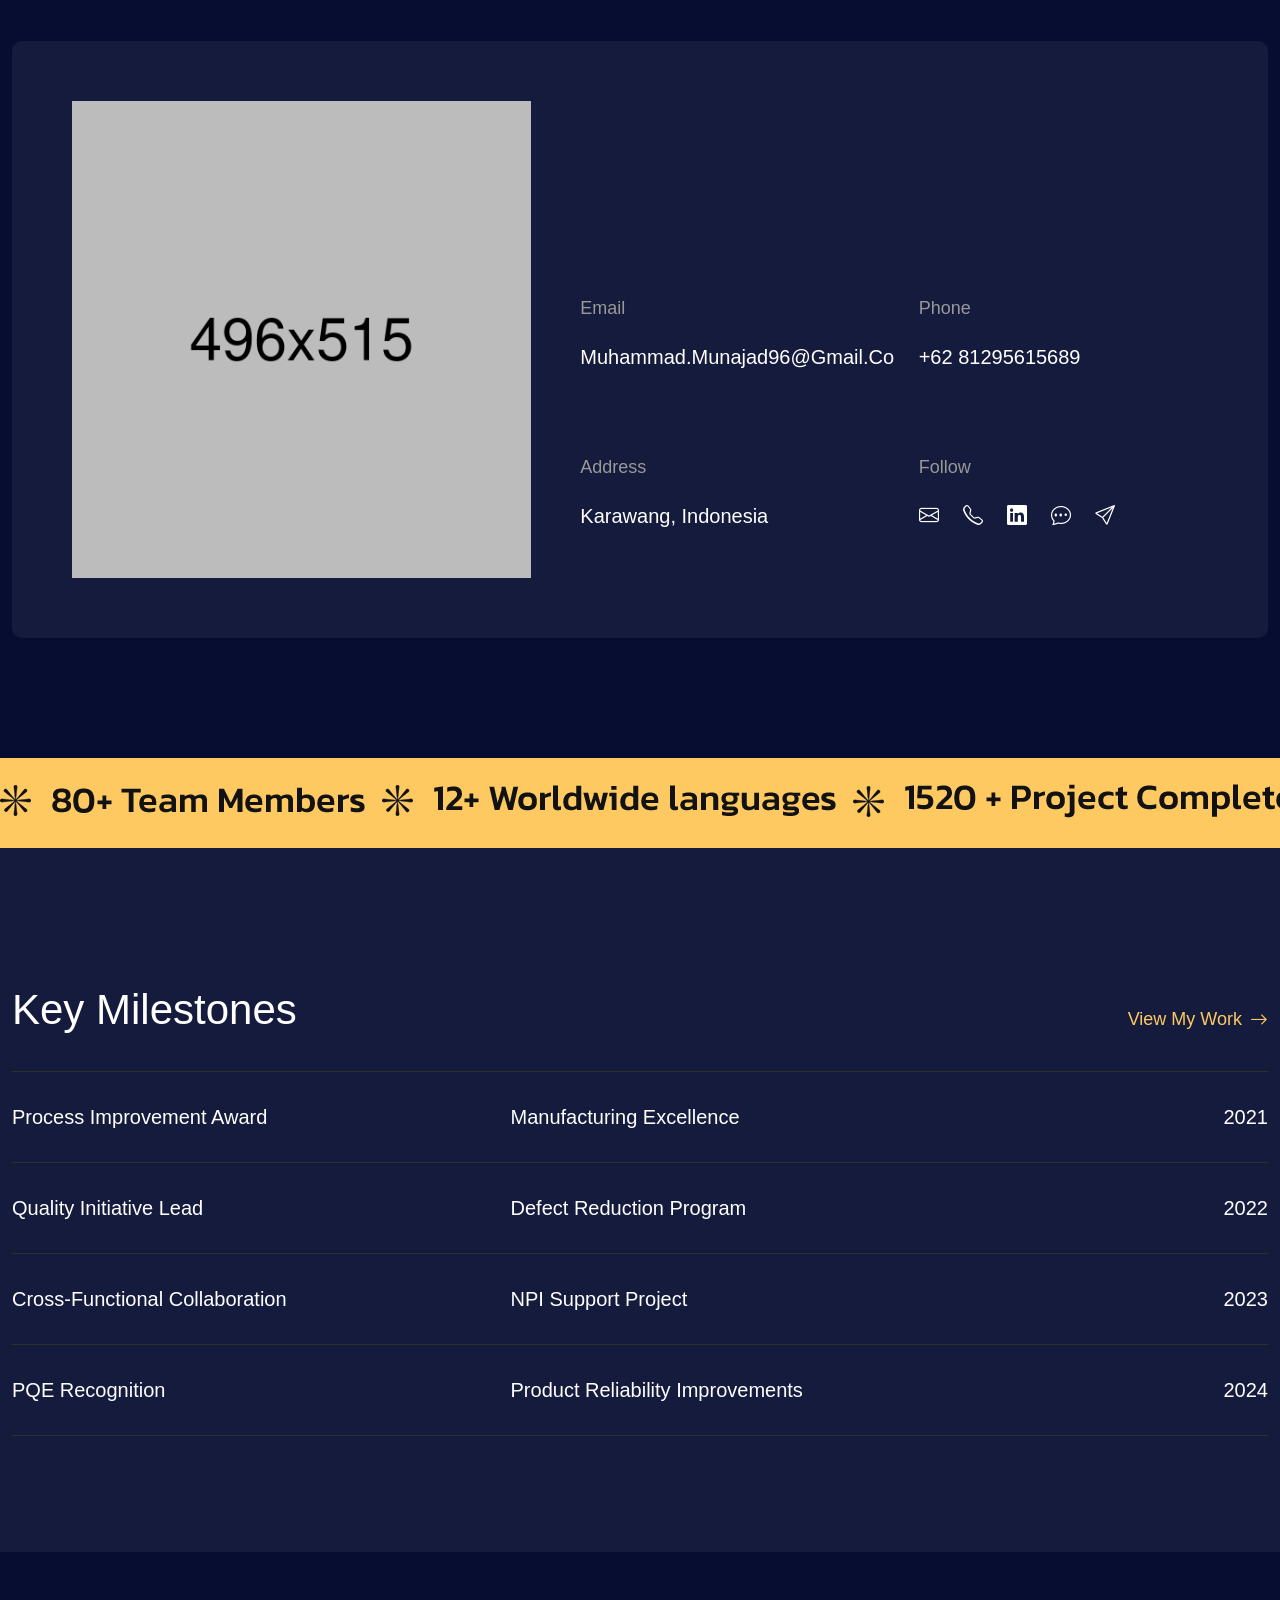
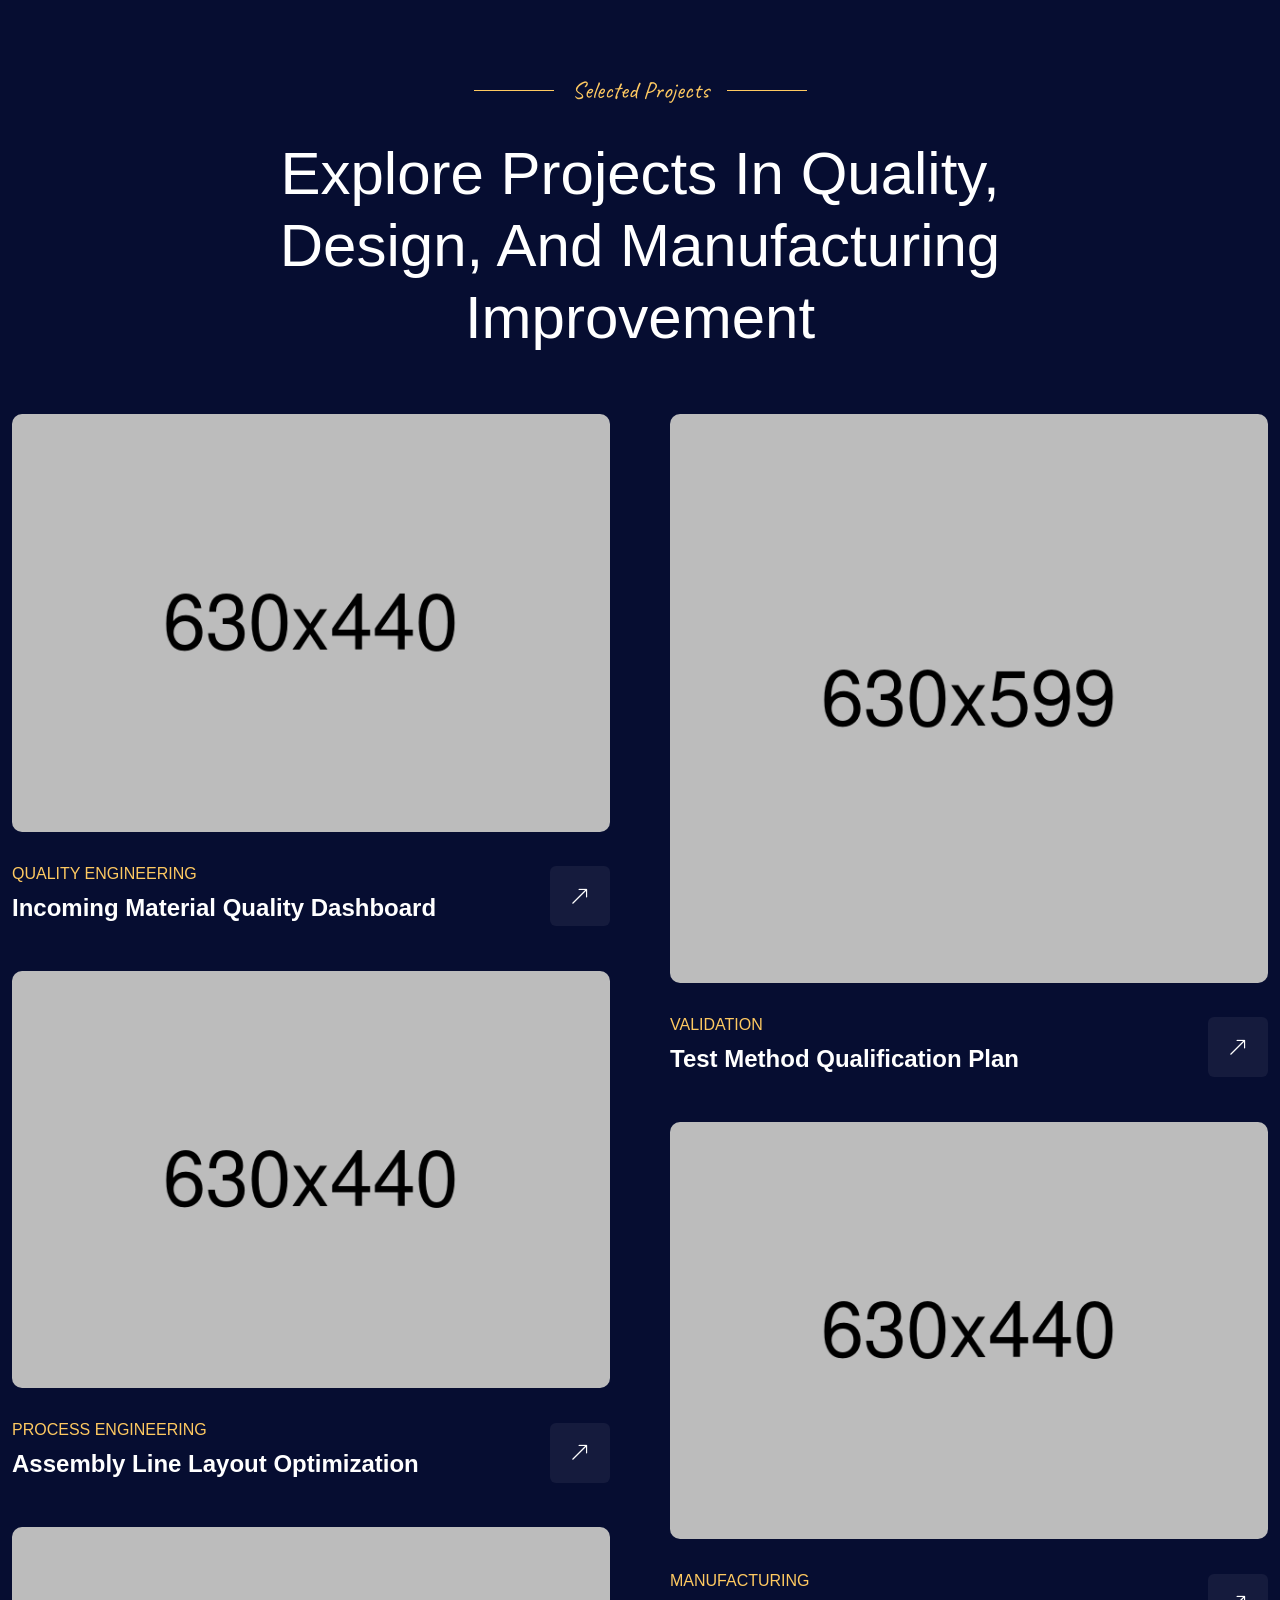
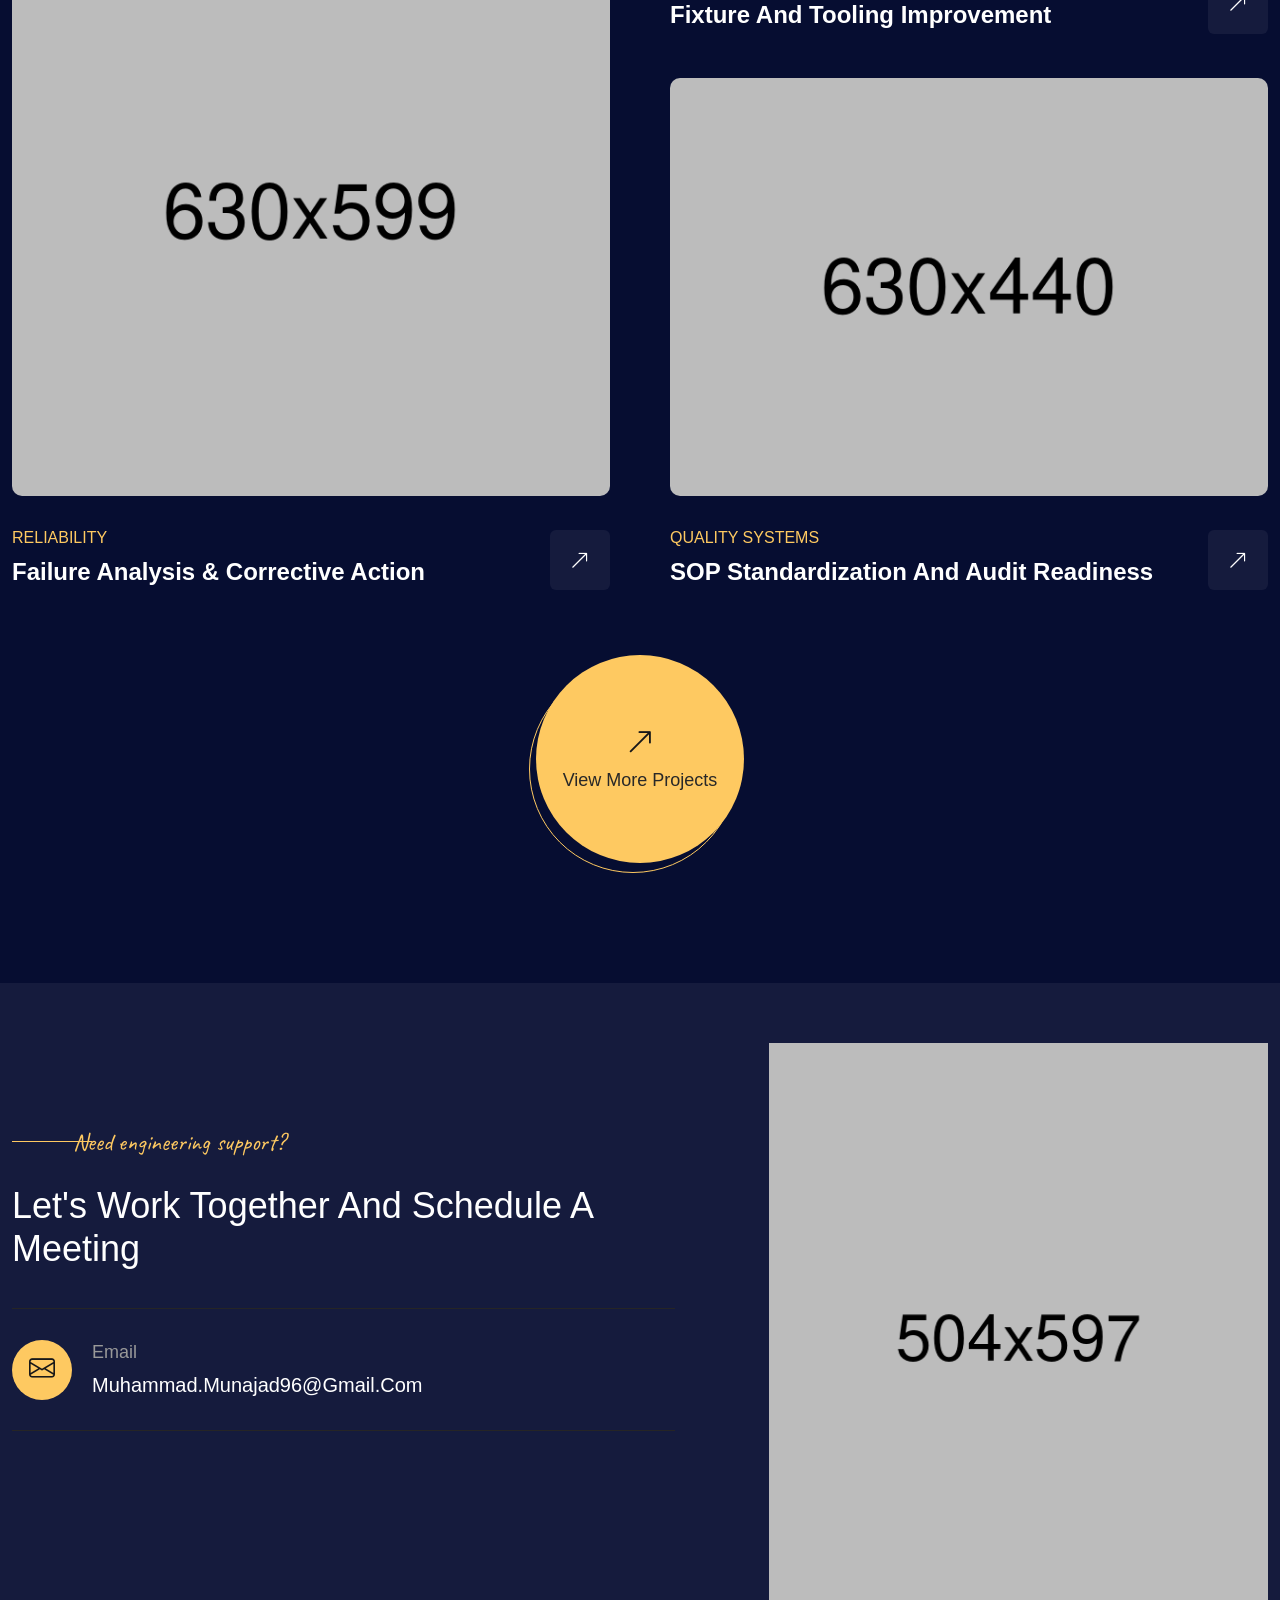
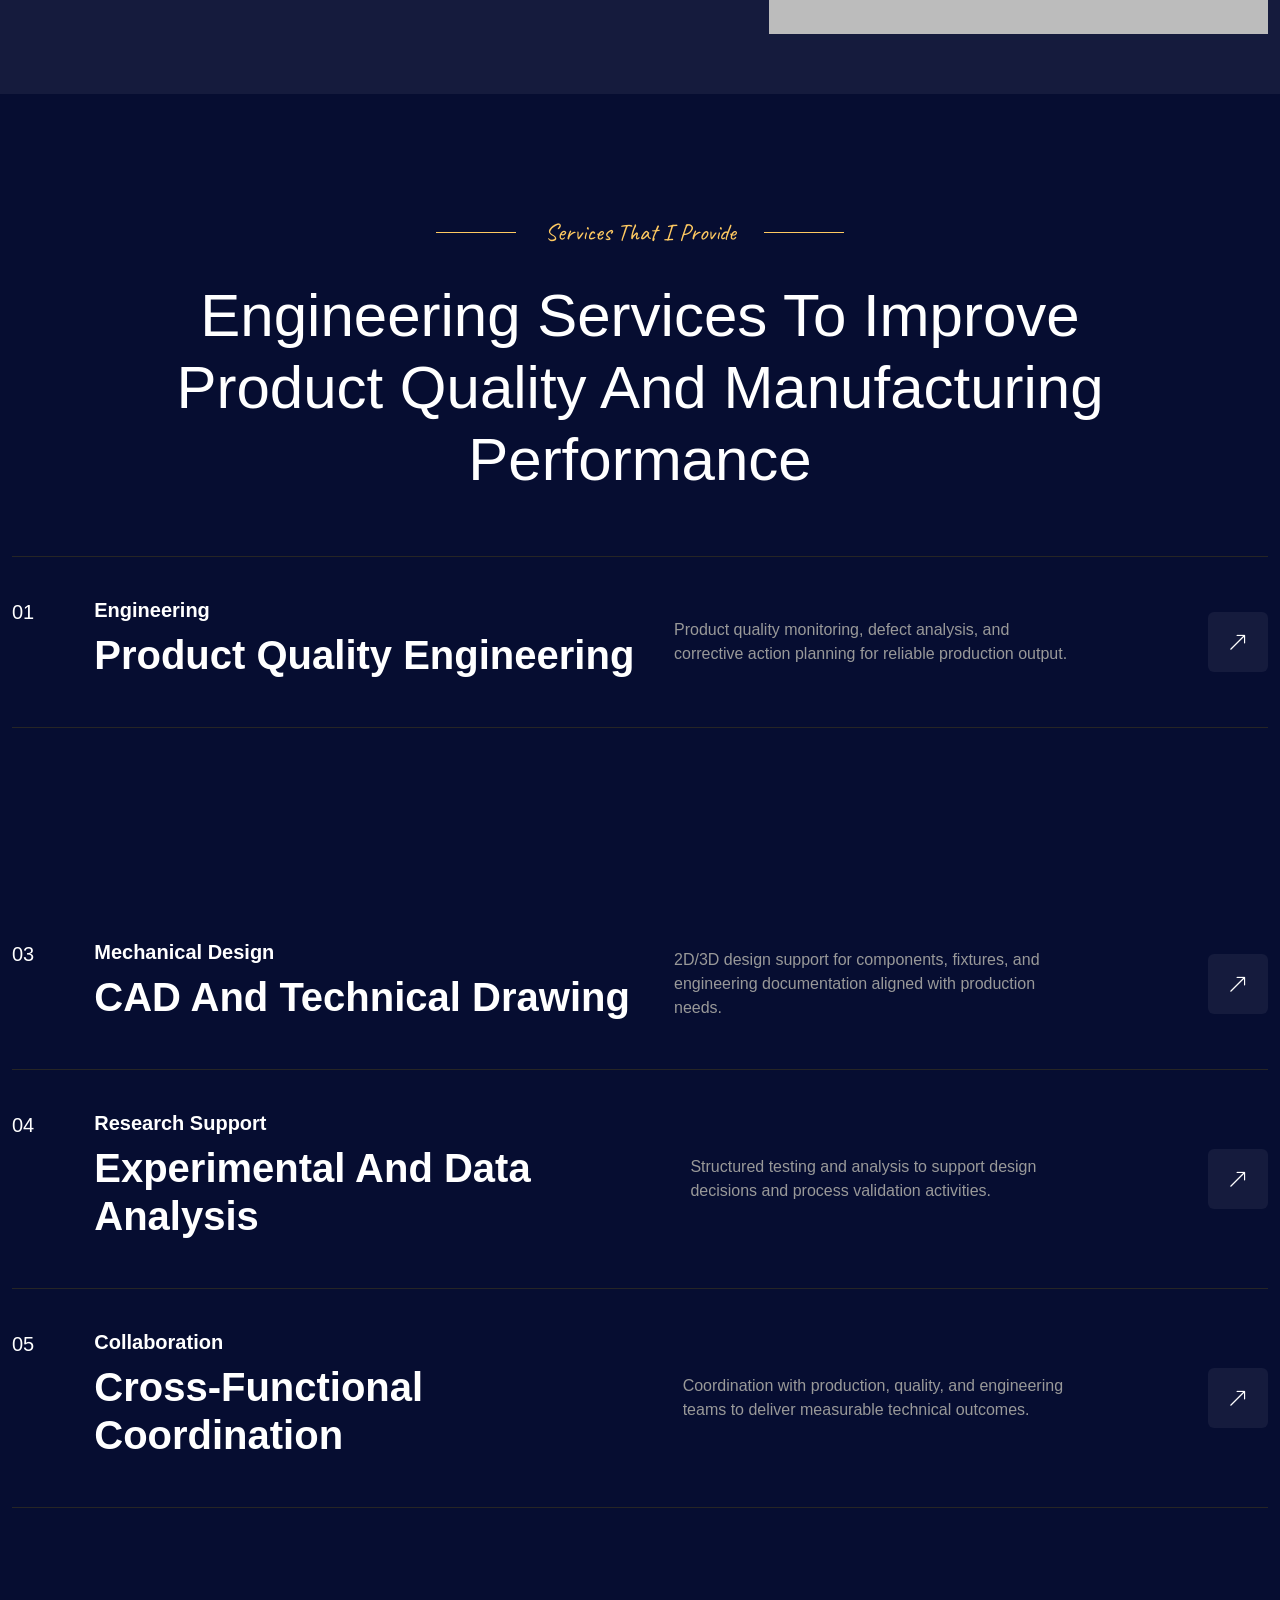
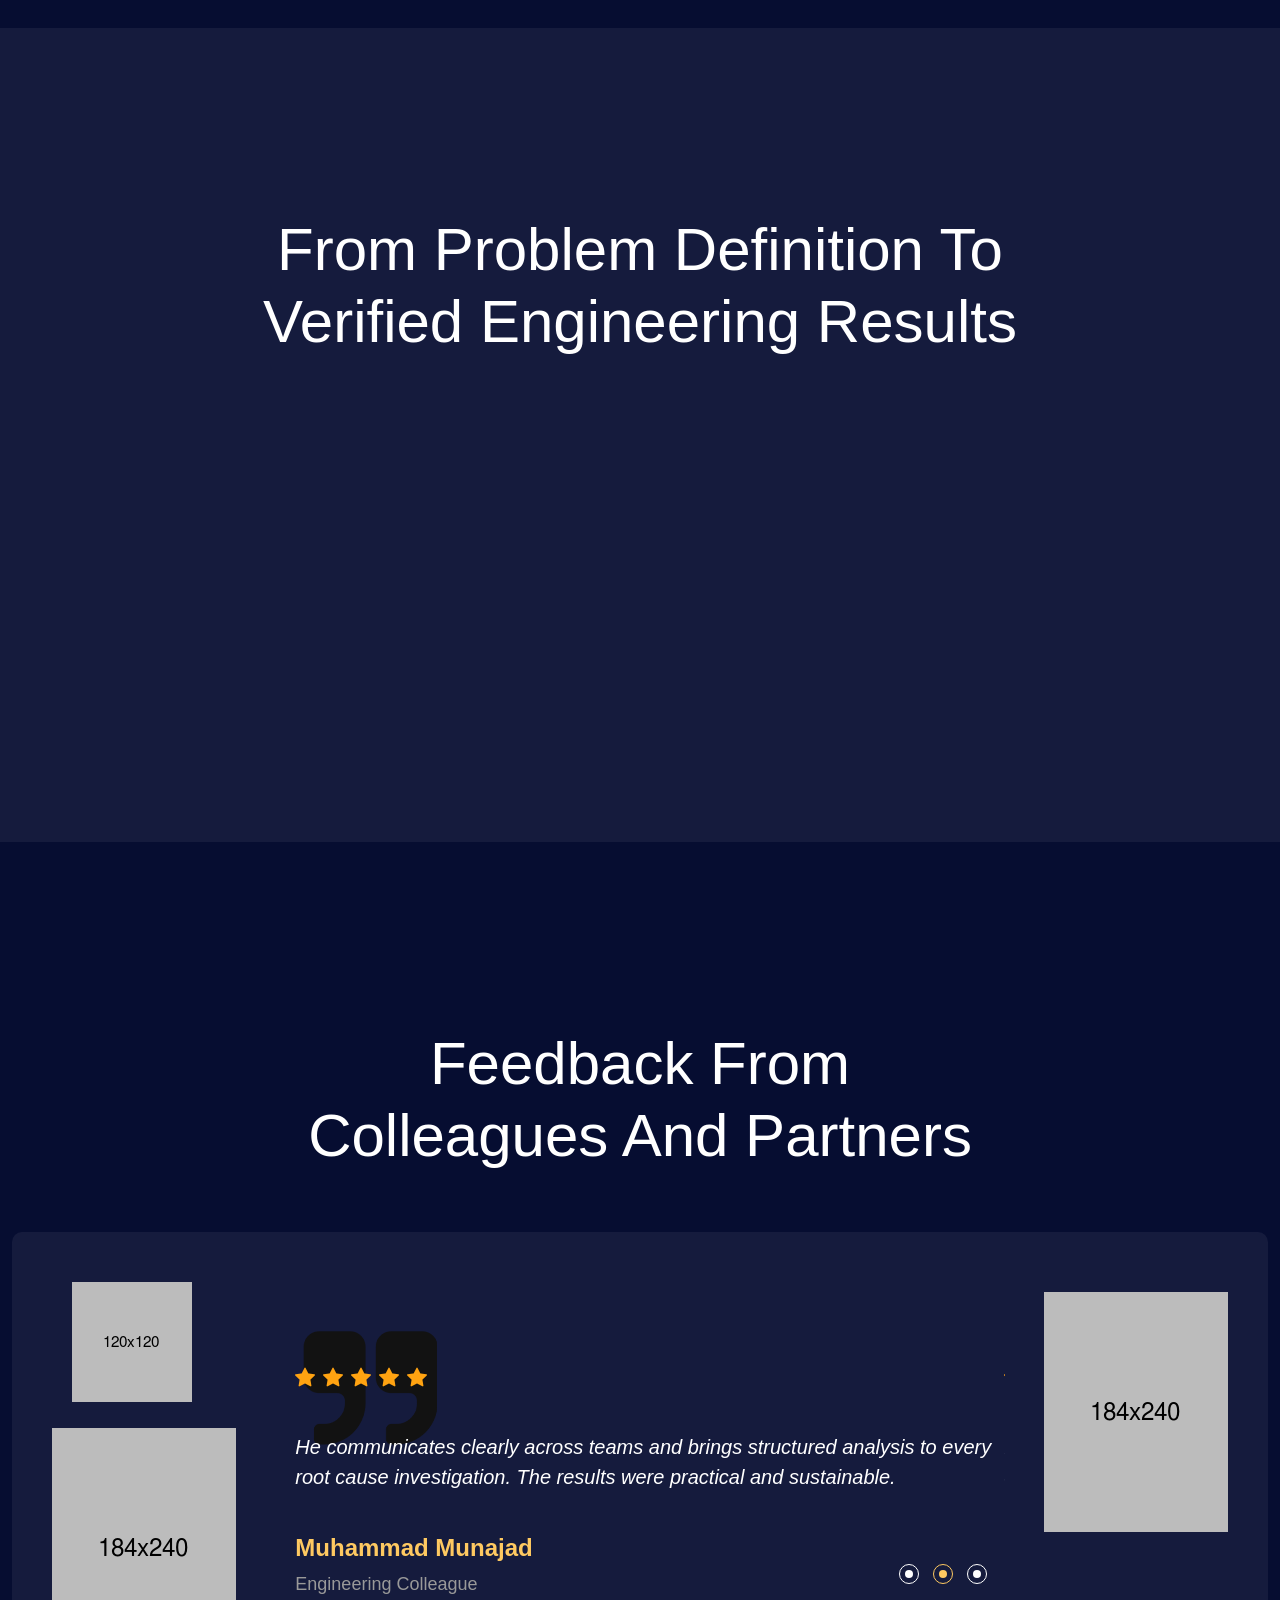
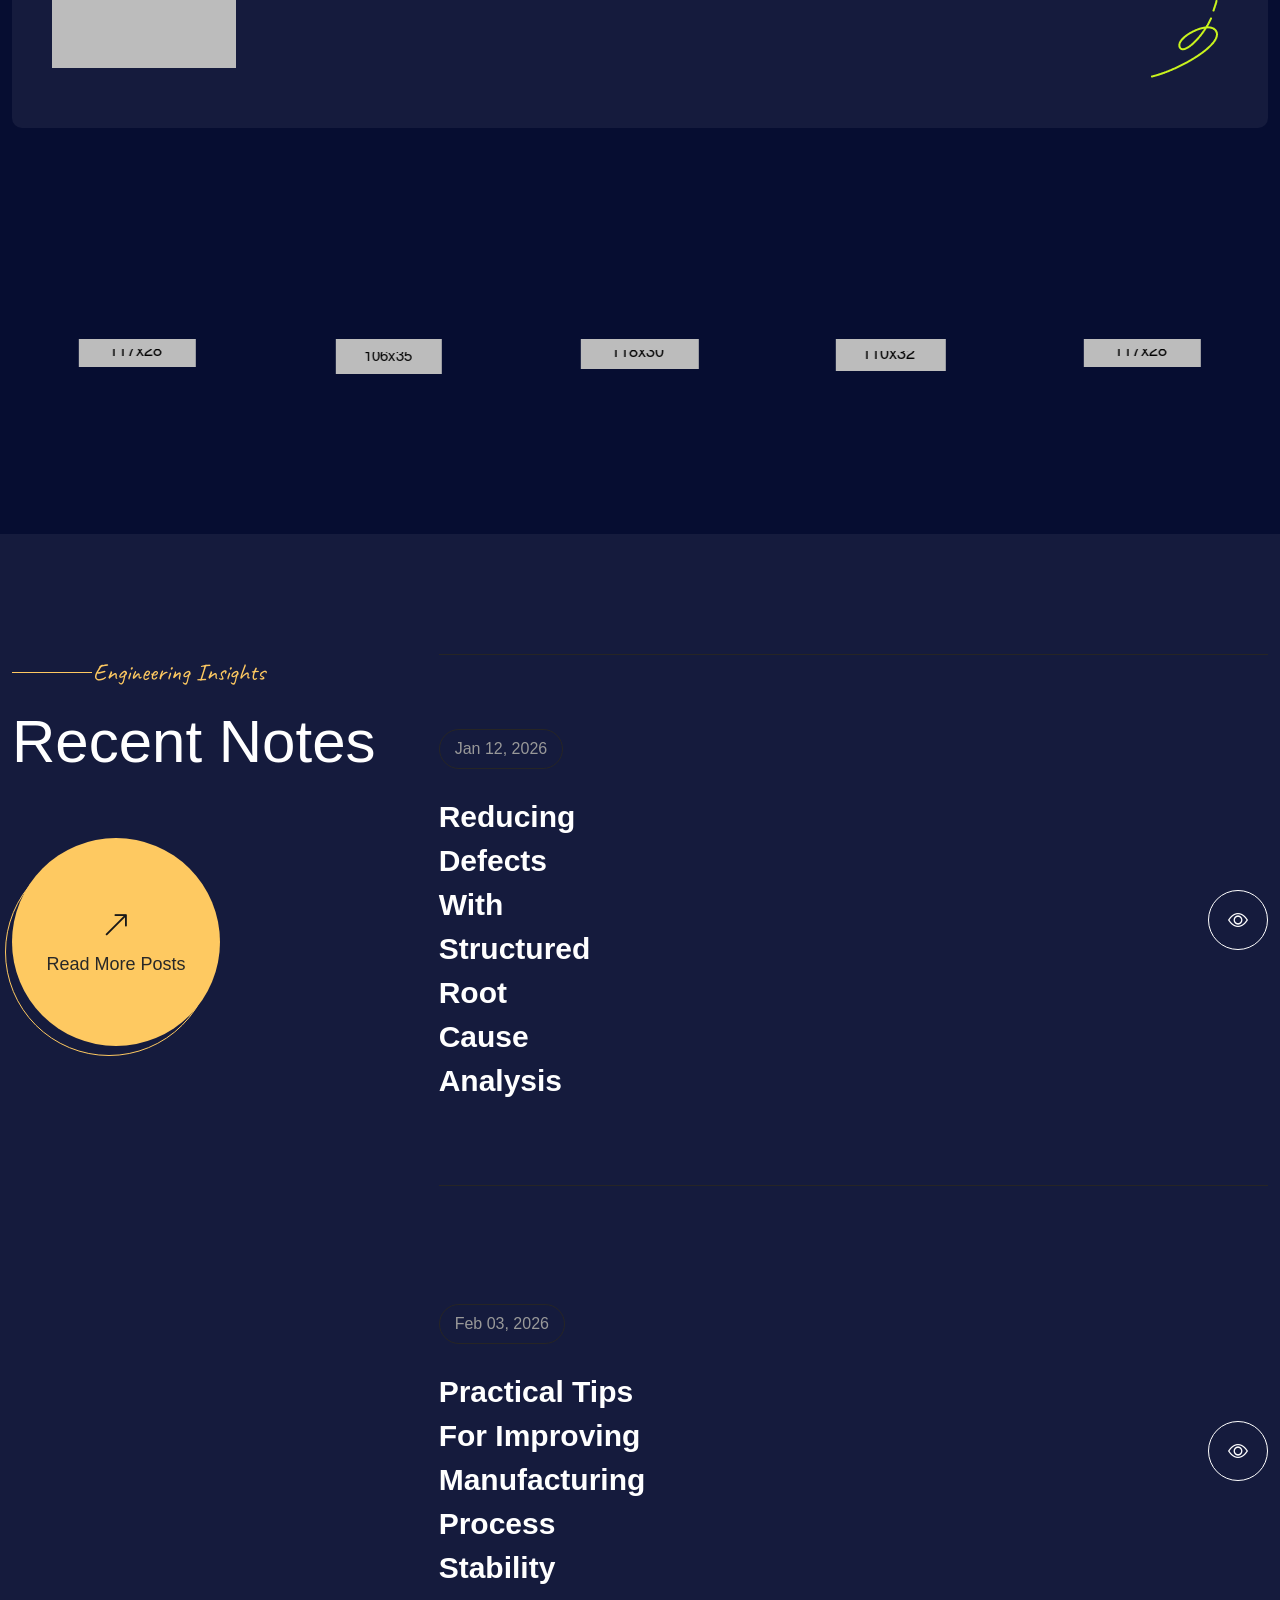
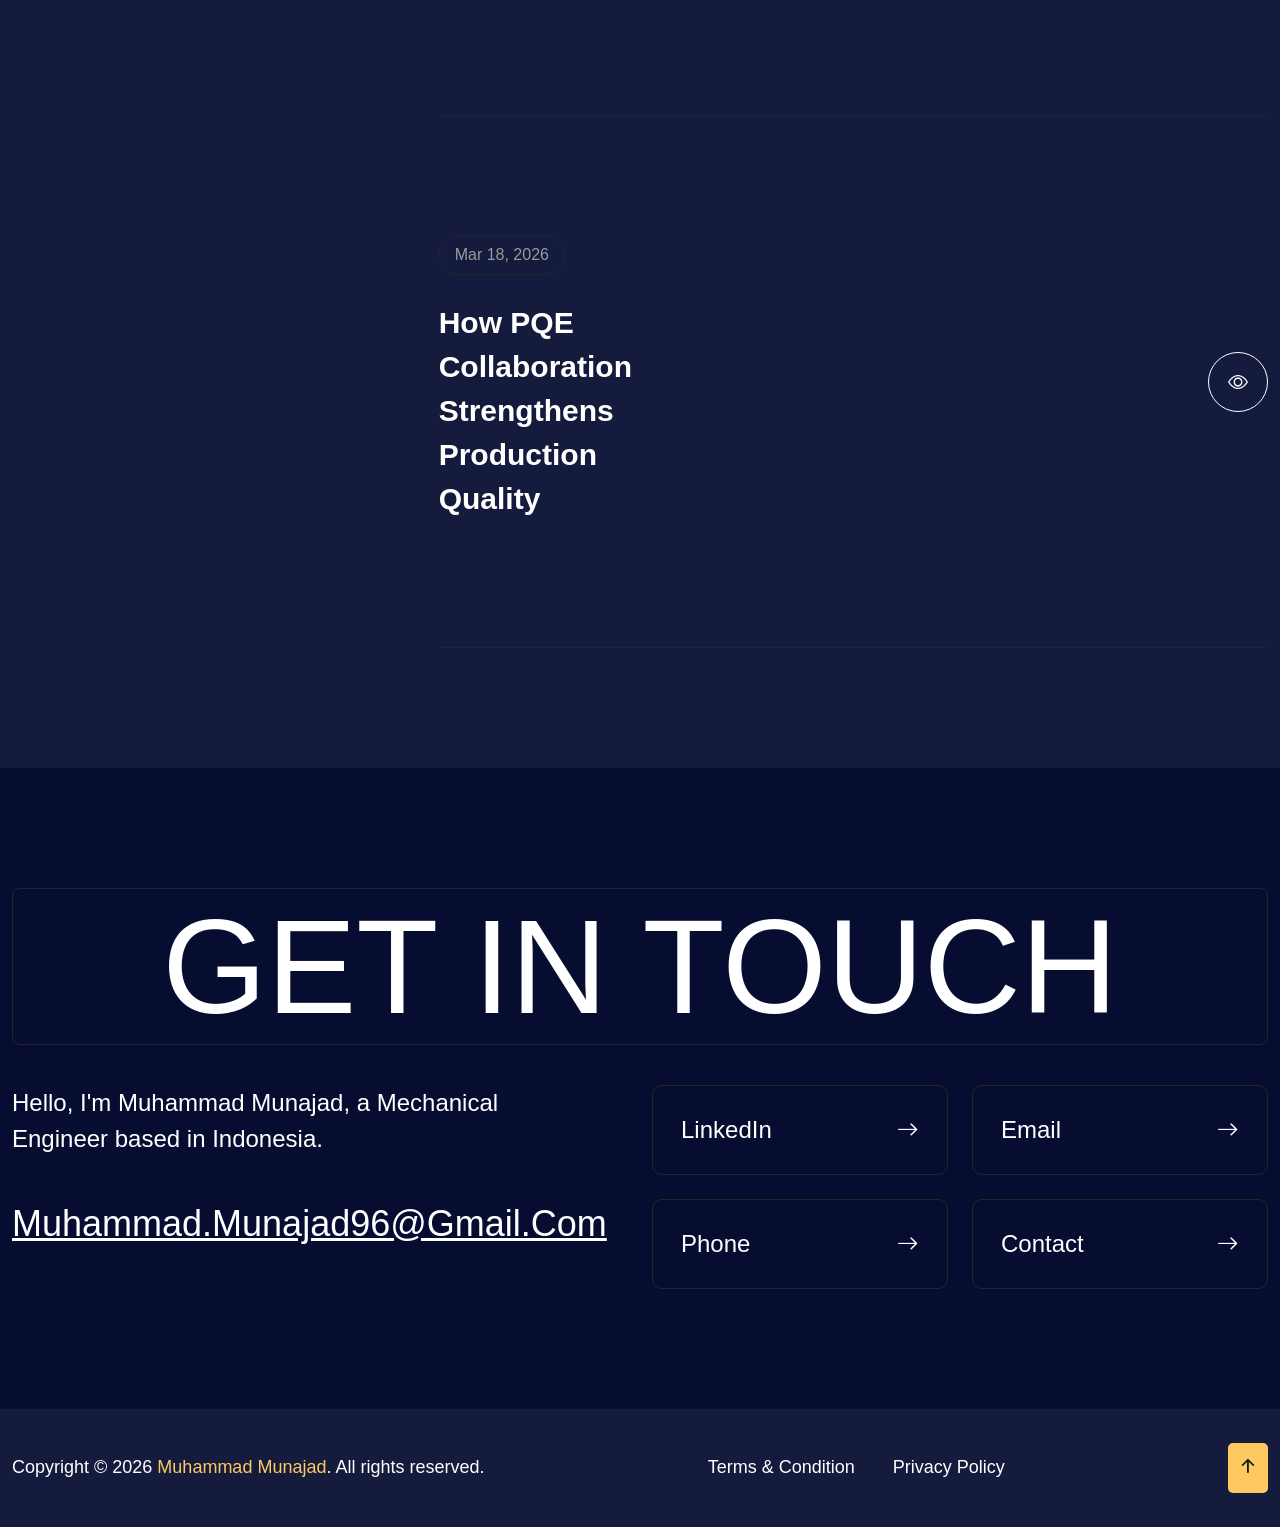
==== commit 13eb8543: "Polish homepage visuals with varied blog images and better alt text Agent-Logs-Url: https://github.c" ====
--- a/index.html
+++ b/index.html
@@ -22,7 +22,7 @@
 <div class="preloader__matias">
    <div class="box text-center">
       <div class="matias mb-10">
-         <img src="assets/img/banner/banner-man.png" alt="img">
+         <img src="assets/img/banner/banner-man.png" alt="Muhammad Munajad profile photo">
       </div>
       <span class="fz-30 mati fw-600 text-uppercase">
          Muhammad Munajad
@@ -139,7 +139,7 @@
                   <span class="d-block designers" data-text="Engineer">Engineer</span>
                </h1>
                <div class="video__area">
-                  <img src="assets/img/banner/bn-arrow.png" class="vid__arrow" alt="img">
+                  <img src="assets/img/banner/bn-arrow.png" class="vid__arrow" alt="decorative arrow">
                   <a href="https://www.youtube.com/watch?v=zFuJgOiUEso&amp;ab_channel=SujithRajendran" class="video__80 video-btn">
                      <i class="bi bi-play-fill"></i>
                   </a>
@@ -152,7 +152,7 @@
          </div>
          <div class="col-lg-4">
             <div class="banner__thumb" data-aos="fade-up-right" data-aos-duration="300">
-               <img src="assets/img/banner/banner-man.png" alt="man-img">
+               <img src="assets/img/banner/banner-man.png" alt="Muhammad Munajad hero portrait">
             </div>
          </div>
       </div>
@@ -160,7 +160,7 @@
    <div class="banner__leftinfo">
       <div class="left__infomobile">
          <a href="#0">
-            <img src="assets/img/banner/dial.png" alt="img">
+            <img src="assets/img/banner/dial.png" alt="phone icon">
          </a>
          <a href="tel:+6281295615689">
             +62 81295615689
@@ -664,7 +664,7 @@
                <div class="project__item cus__mb60" data-aos="fade-up"
          data-aos-duration="1000">
                   <a href="assets/img/project/pro1.png" class="thumb mb-30 imgc">
-                     <img src="assets/img/project/pro1.png" alt="img">
+                     <img src="assets/img/project/pro1.png" alt="Incoming material quality dashboard project">
                   </a>
                   <div class="content d-flex align-items-center justify-content-between gap-2">
                      <a href="protfolio.html" class="left__cont">
@@ -683,7 +683,7 @@
                <div class="project__item cus__mb60" data-aos="fade-up"
          data-aos-duration="1000">
                   <a href="assets/img/project/pro3.png" class="thumb mb-30 imgc">
-                     <img src="assets/img/project/pro3.png" alt="img">
+                     <img src="assets/img/project/pro3.png" alt="Assembly line layout optimization project">
                   </a>
                   <div class="content d-flex align-items-center justify-content-between gap-2">
                      <a href="protfolio.html" class="left__cont">
@@ -702,7 +702,7 @@
                <div class="project__item" data-aos="fade-up"
          data-aos-duration="1000">
                   <a href="assets/img/project/pro5.png" class="thumb mb-30 imgc">
-                     <img src="assets/img/project/pro5.png" alt="img">
+                     <img src="assets/img/project/pro5.png" alt="Failure analysis and corrective action project">
                   </a>
                   <div class="content d-flex align-items-center justify-content-between gap-2">
                      <a href="protfolio.html" class="left__cont">
@@ -725,7 +725,7 @@
                <div class="project__item cus__mb60" data-aos="fade-up"
          data-aos-duration="2200">
                   <a href="assets/img/project/pro2.png" class="thumb mb-30 imgc">
-                     <img src="assets/img/project/pro2.png" alt="img">
+                     <img src="assets/img/project/pro2.png" alt="Test method qualification project">
                   </a>
                   <div class="content d-flex align-items-center justify-content-between gap-2">
                      <a href="protfolio.html" class="left__cont">
@@ -744,7 +744,7 @@
                <div class="project__item cus__mb60" data-aos="fade-up"
          data-aos-duration="2200">
                   <a href="assets/img/project/pro4.png" class="thumb mb-30 imgc">
-                     <img src="assets/img/project/pro4.png" alt="img">
+                     <img src="assets/img/project/pro4.png" alt="Fixture and tooling improvement project">
                   </a>
                   <div class="content d-flex align-items-center justify-content-between gap-2">
                      <a href="protfolio.html" class="left__cont">
@@ -763,7 +763,7 @@
                <div class="project__item" data-aos="fade-up"
          data-aos-duration="2200">
                   <a href="assets/img/project/pro6.png" class="thumb mb-30 imgc">
-                     <img src="assets/img/project/pro6.png" alt="img">
+                     <img src="assets/img/project/pro6.png" alt="SOP standardization and audit readiness project">
                   </a>
                   <div class="content d-flex align-items-center justify-content-between gap-2">
                      <a href="protfolio.html" class="left__cont">
@@ -841,7 +841,7 @@
         </div>
         <div class="col-lg-5">
             <div class="pro__mettingthumb" data-aos="zoom-in" data-aos-duration="2000">
-               <img src="assets/img/project/project-need.png" alt="img">
+               <img src="assets/img/project/project-need.png" alt="Project collaboration illustration">
             </div>
         </div>
       </div>
@@ -1242,11 +1242,11 @@
                               </h3>
                            </div>
                         </div>
-                        <a href="assets/img/blog/opa-blog.png" class="opa__thumb imgc">
-                           <img src="assets/img/blog/opa-blog.png" alt="img-opa">
+                        <a href="assets/img/blog/bblog1.png" class="opa__thumb imgc">
+                           <img src="assets/img/blog/bblog1.png" alt="Blog post about root cause analysis">
                         </a>
                      </div>
-                     <a href="assets/img/blog/opa-blog.png" class="common__icon imgc">
+                     <a href="assets/img/blog/bblog1.png" class="common__icon imgc">
                         <i class="bi bi-eye"></i>
                      </a>
                   </div>
@@ -1265,11 +1265,11 @@
                               </h3>
                            </div>
                         </div>
-                        <a href="assets/img/blog/opa-blog.png" class="opa__thumb imgc">
-                           <img src="assets/img/blog/opa-blog.png" alt="img-opa">
+                        <a href="assets/img/blog/bblog2.png" class="opa__thumb imgc">
+                           <img src="assets/img/blog/bblog2.png" alt="Blog post about process stability">
                         </a>
                      </div>
-                     <a href="assets/img/blog/opa-blog.png" class="common__icon imgc">
+                     <a href="assets/img/blog/bblog2.png" class="common__icon imgc">
                         <i class="bi bi-eye"></i>
                      </a>
                   </div>
@@ -1288,11 +1288,11 @@
                               </h3>
                            </div>
                         </div>
-                        <a href="assets/img/blog/opa-blog.png" class="opa__thumb imgc">
-                           <img src="assets/img/blog/opa-blog.png" alt="img-opa">
+                        <a href="assets/img/blog/bblog3.png" class="opa__thumb imgc">
+                           <img src="assets/img/blog/bblog3.png" alt="Blog post about PQE collaboration">
                         </a>
                      </div>
-                     <a href="assets/img/blog/opa-blog.png" class="common__icon imgc">
+                     <a href="assets/img/blog/bblog3.png" class="common__icon imgc">
                         <i class="bi bi-eye"></i>
                      </a>
                   </div>
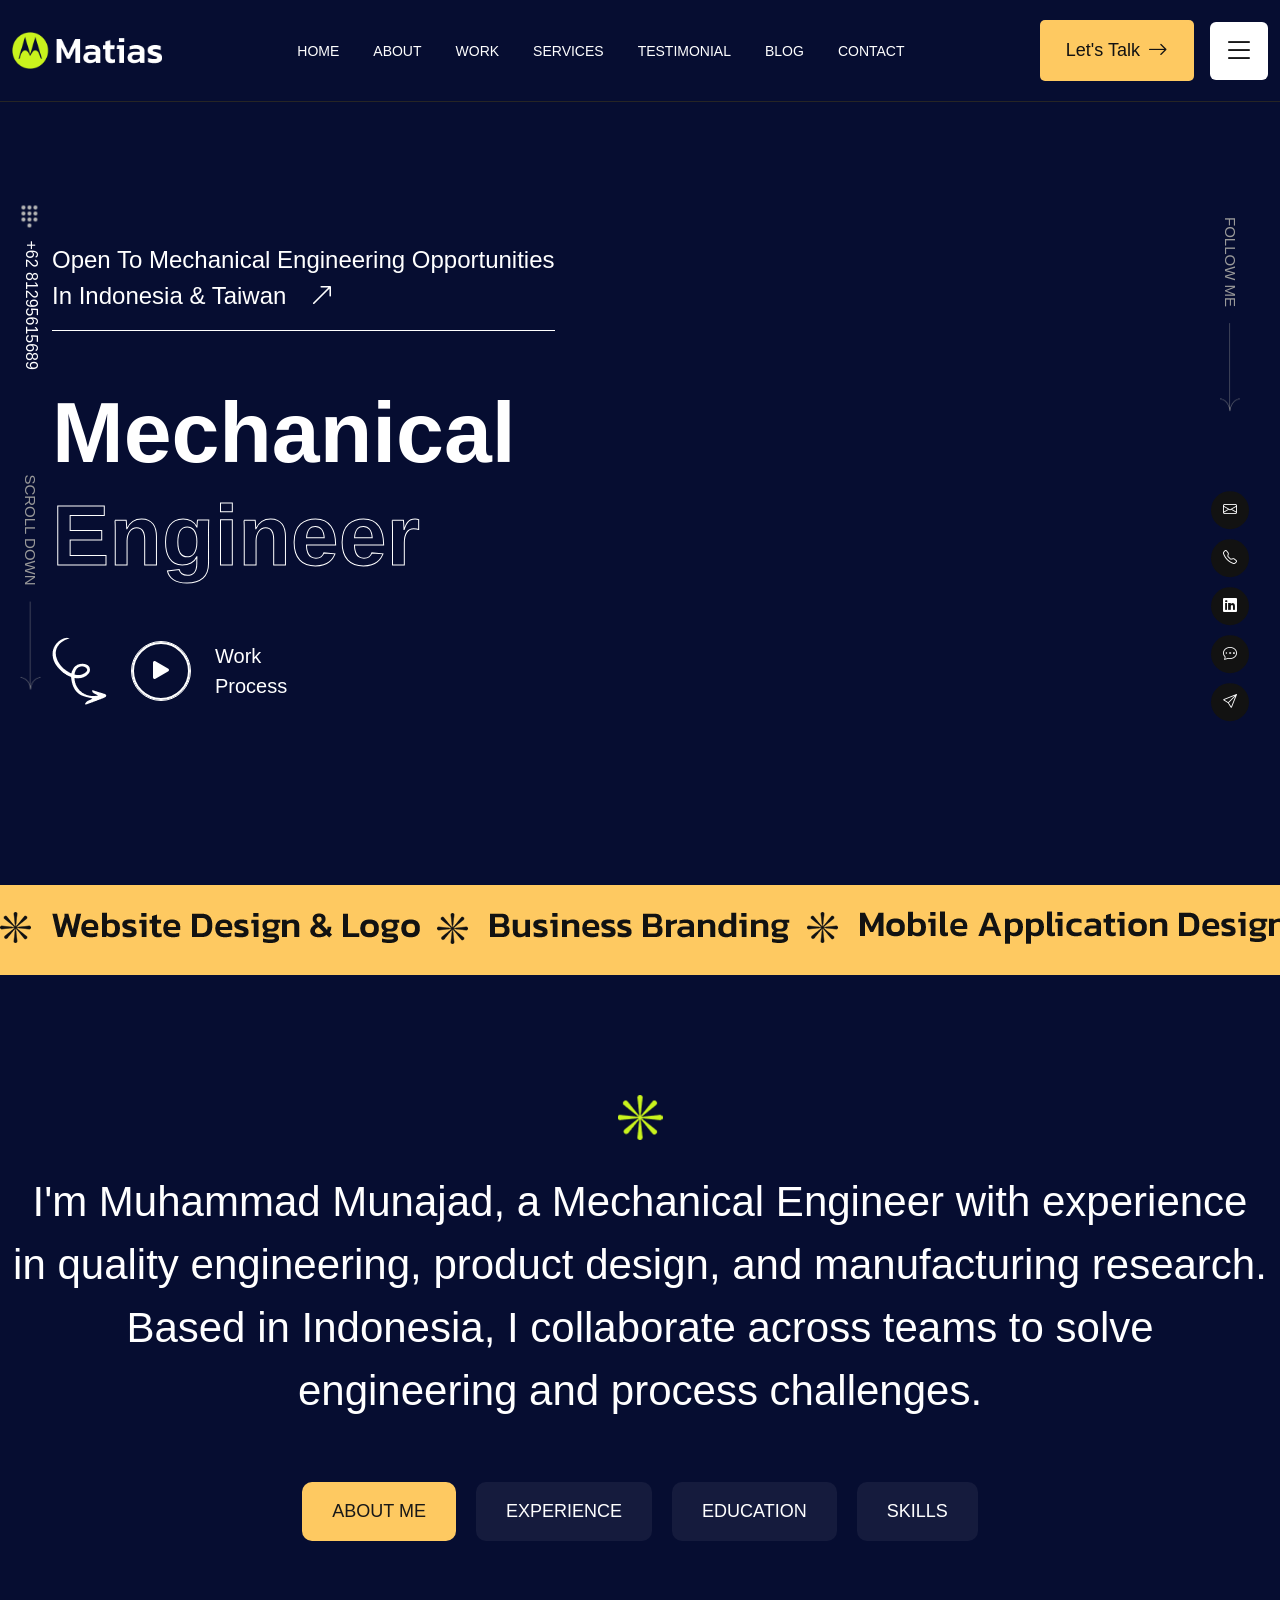
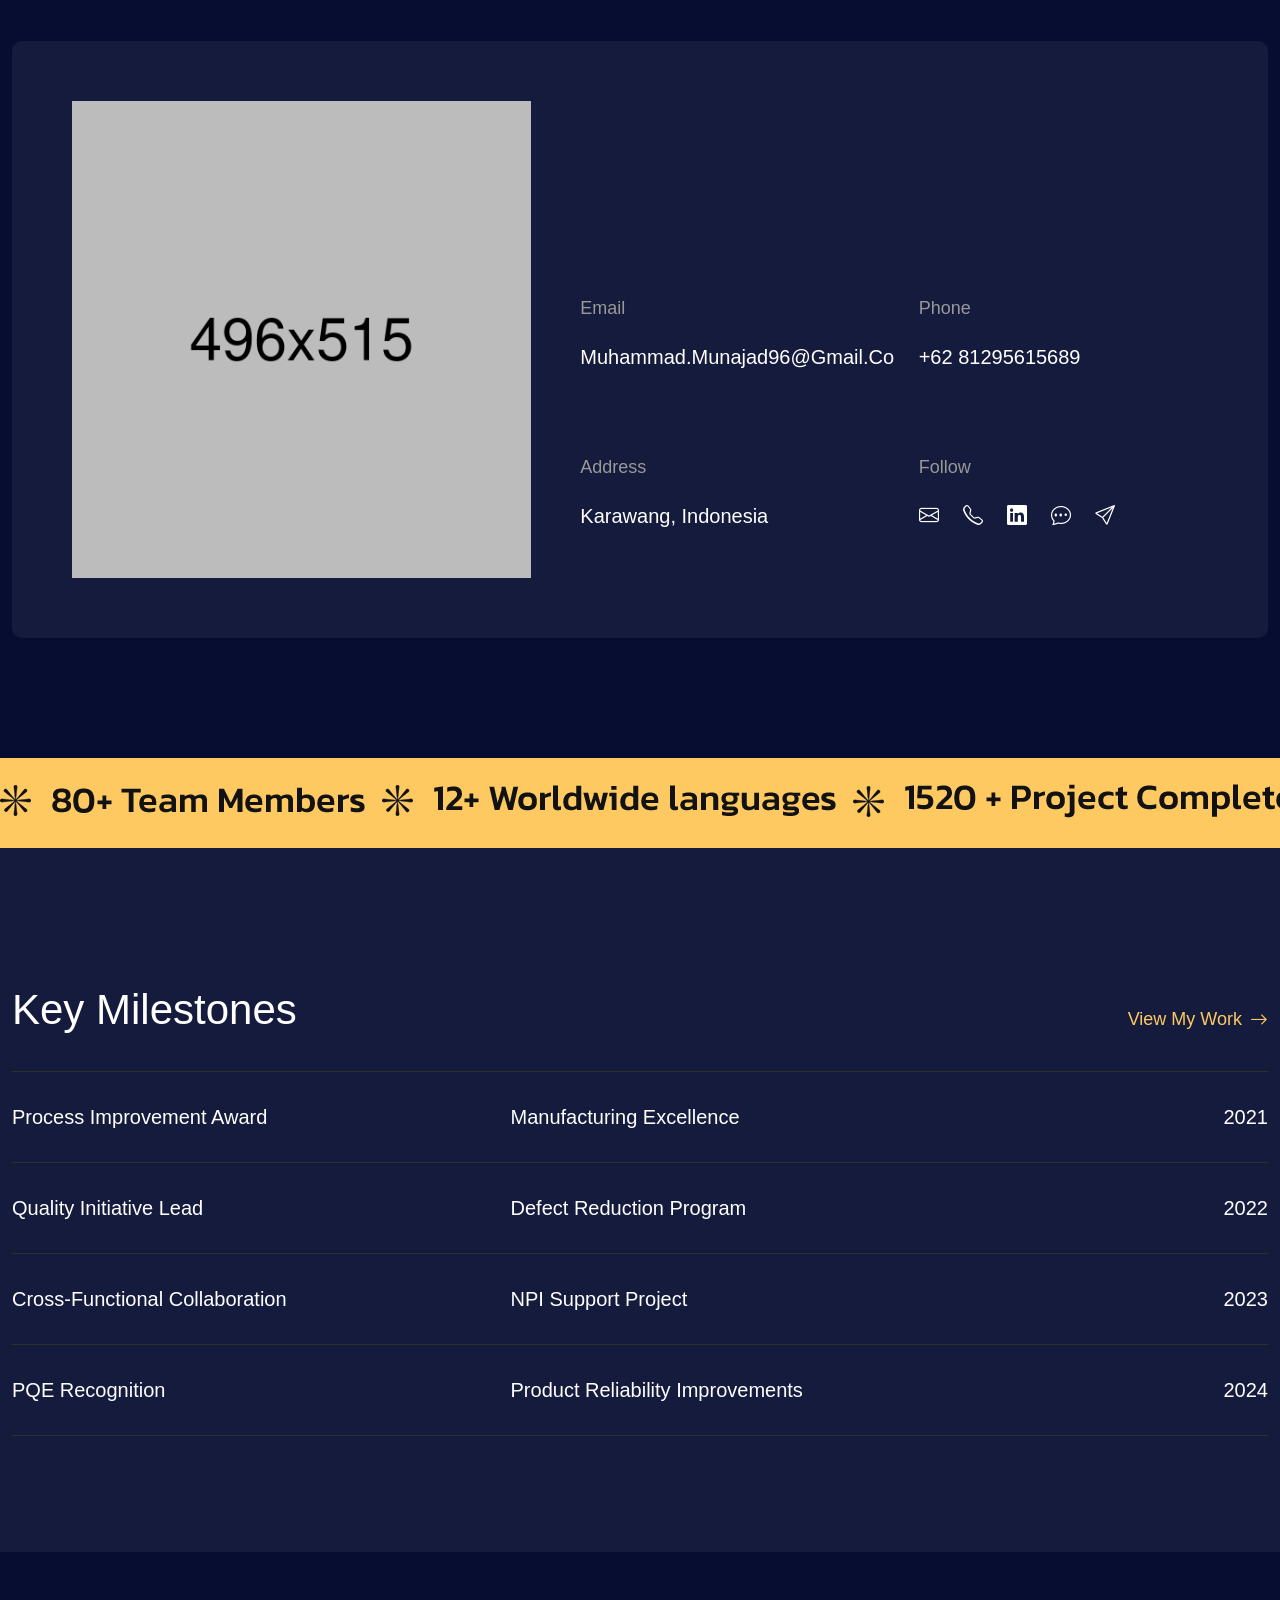
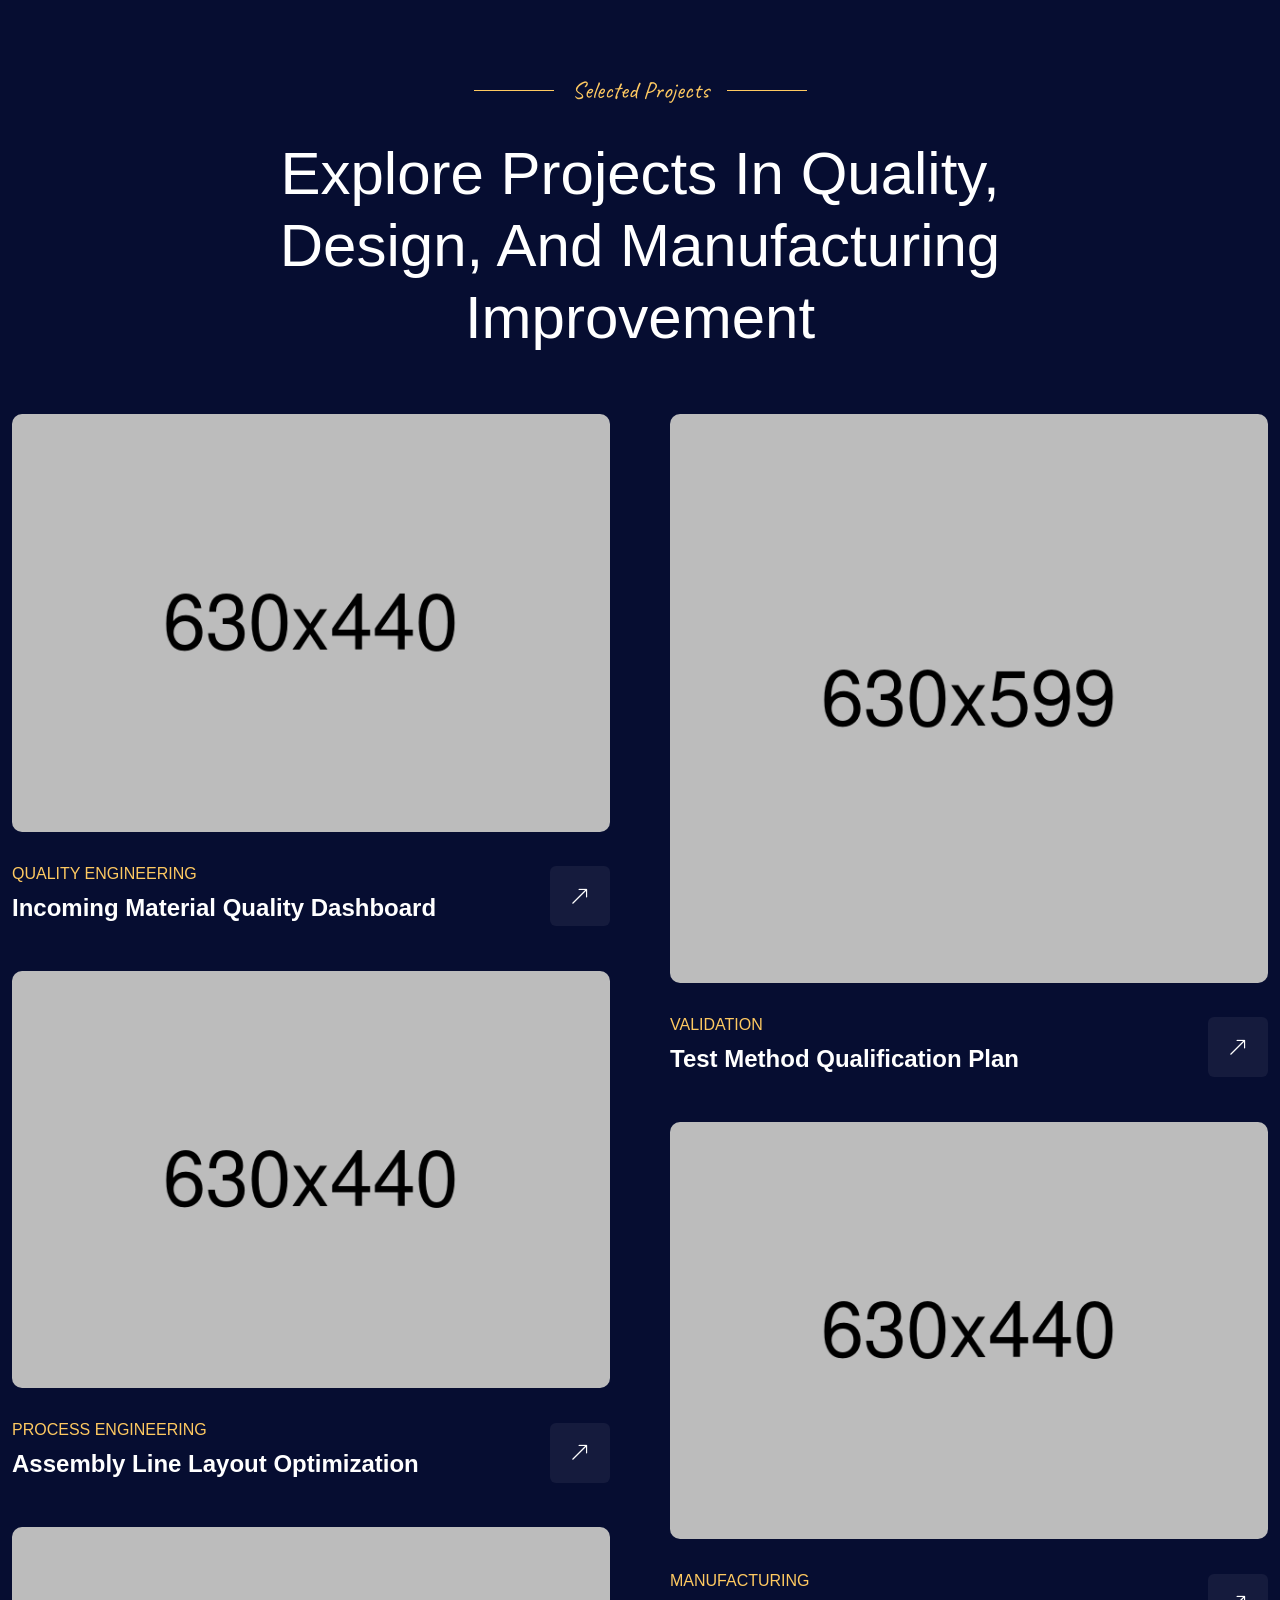
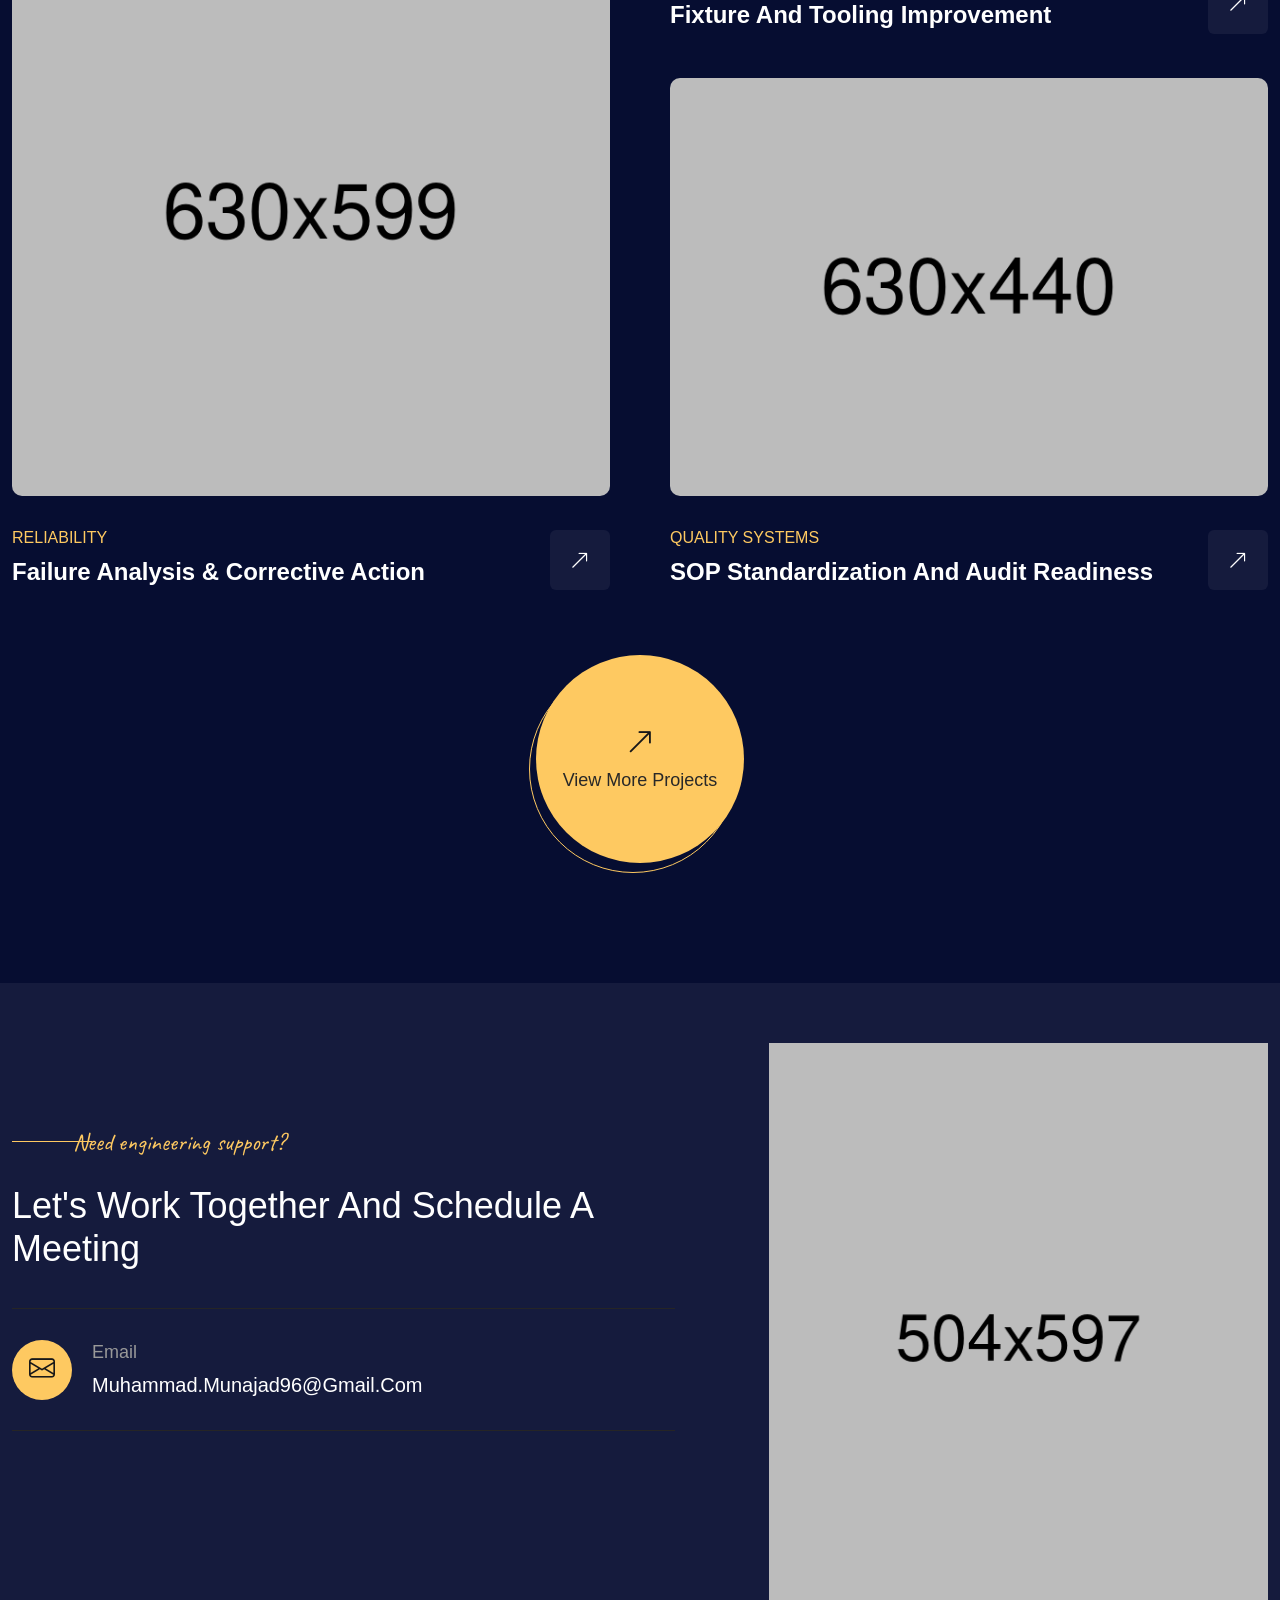
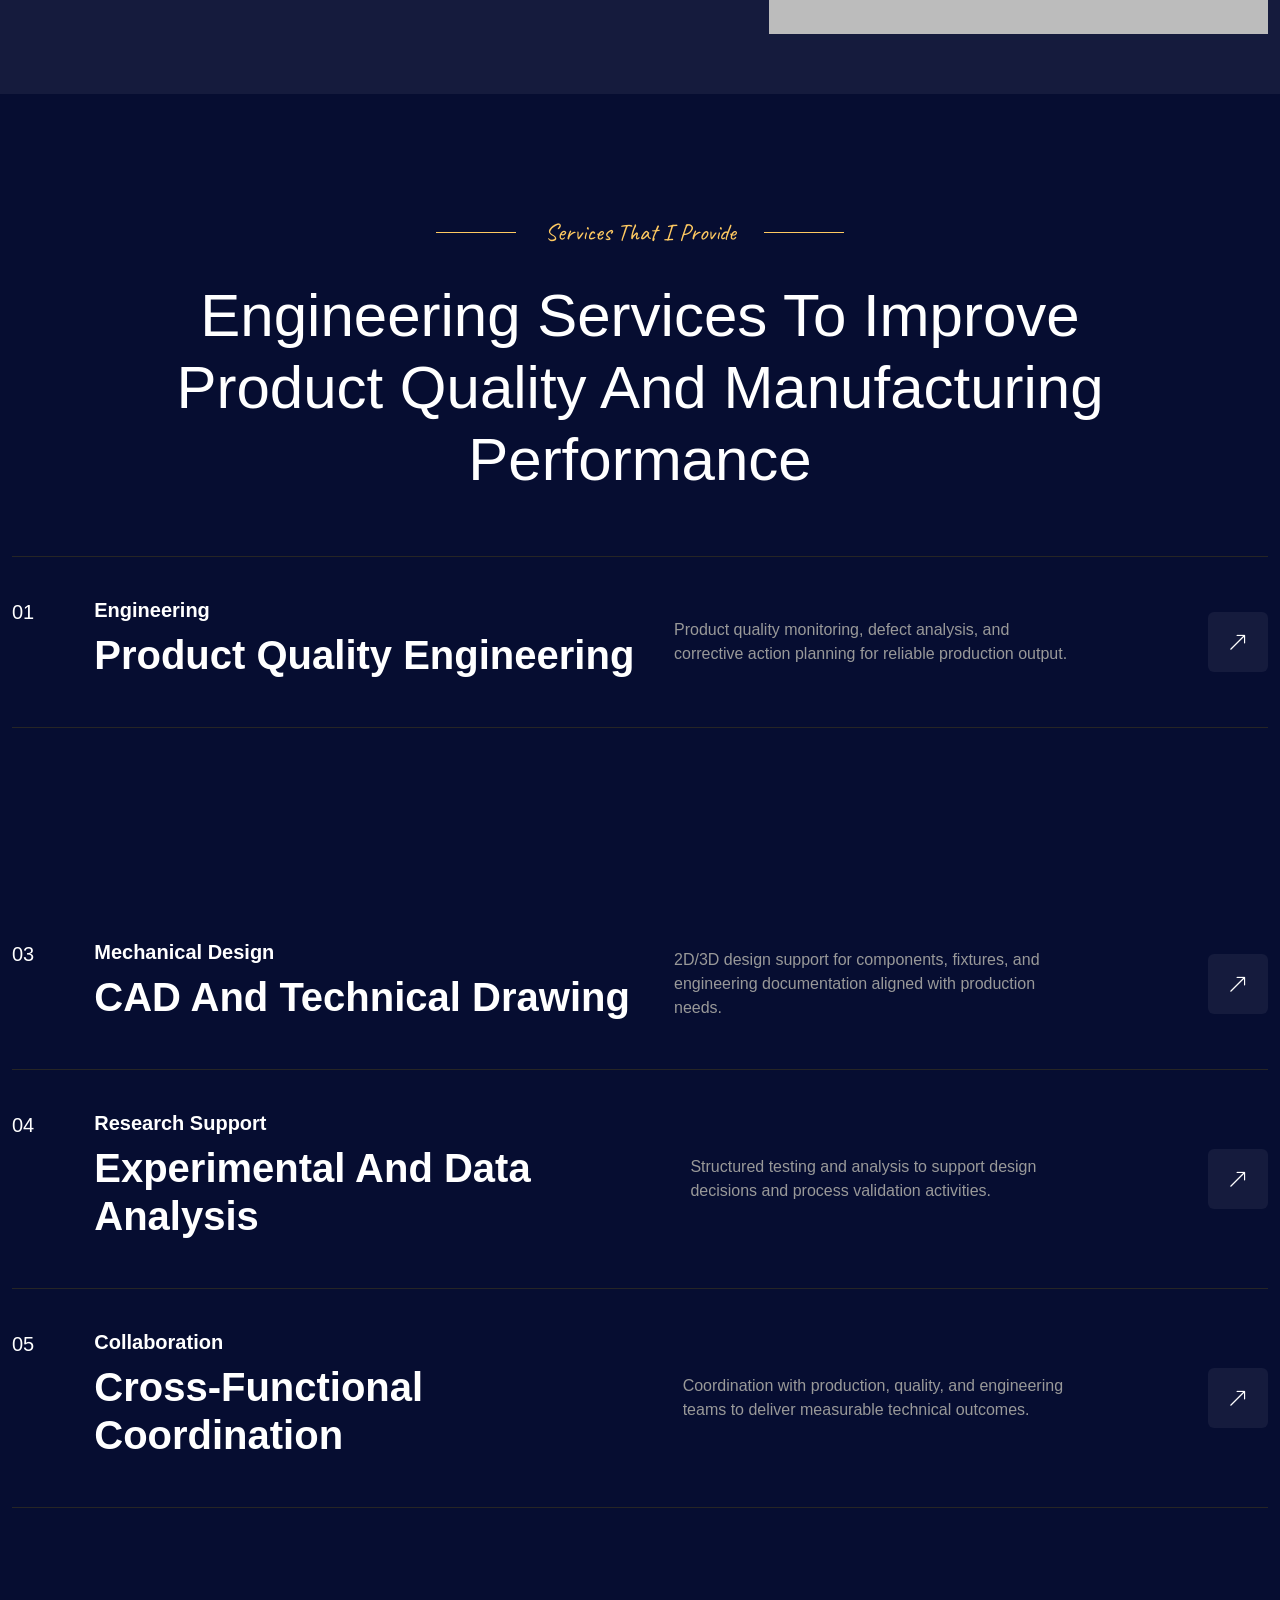
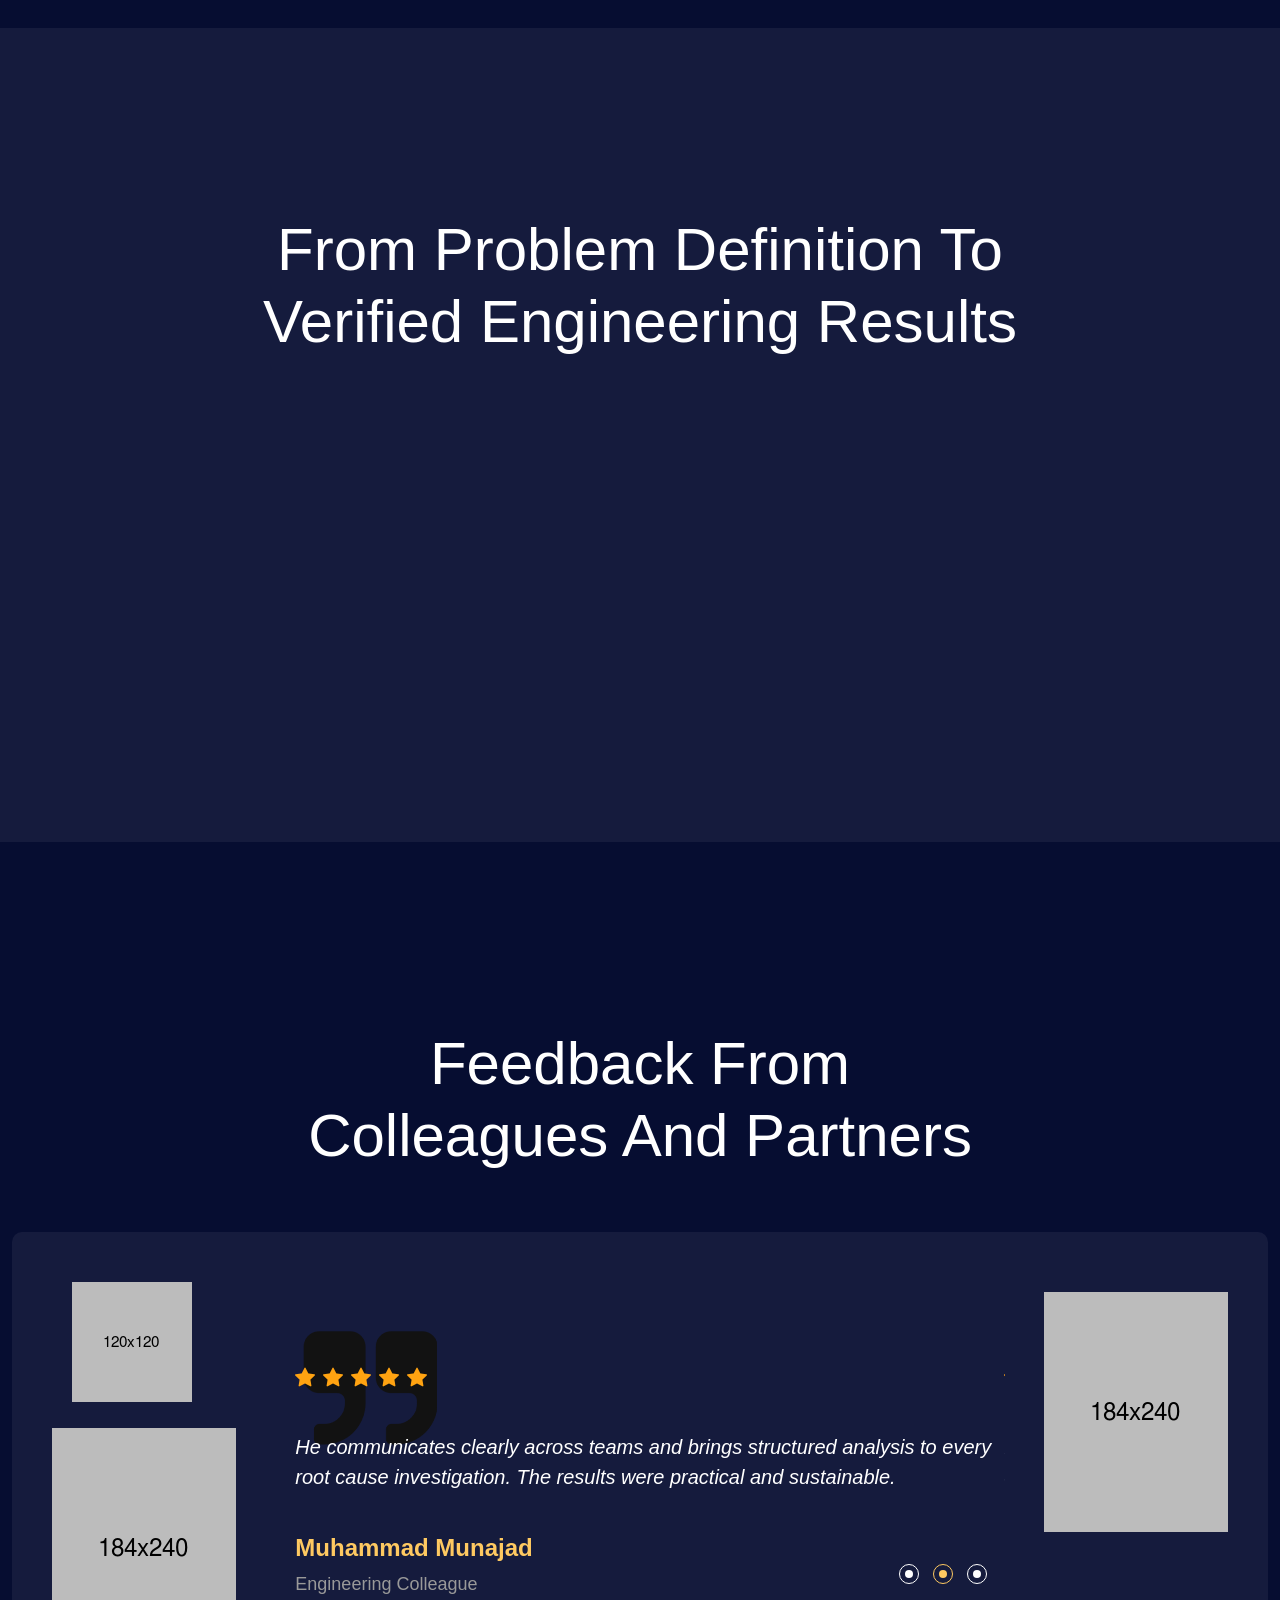
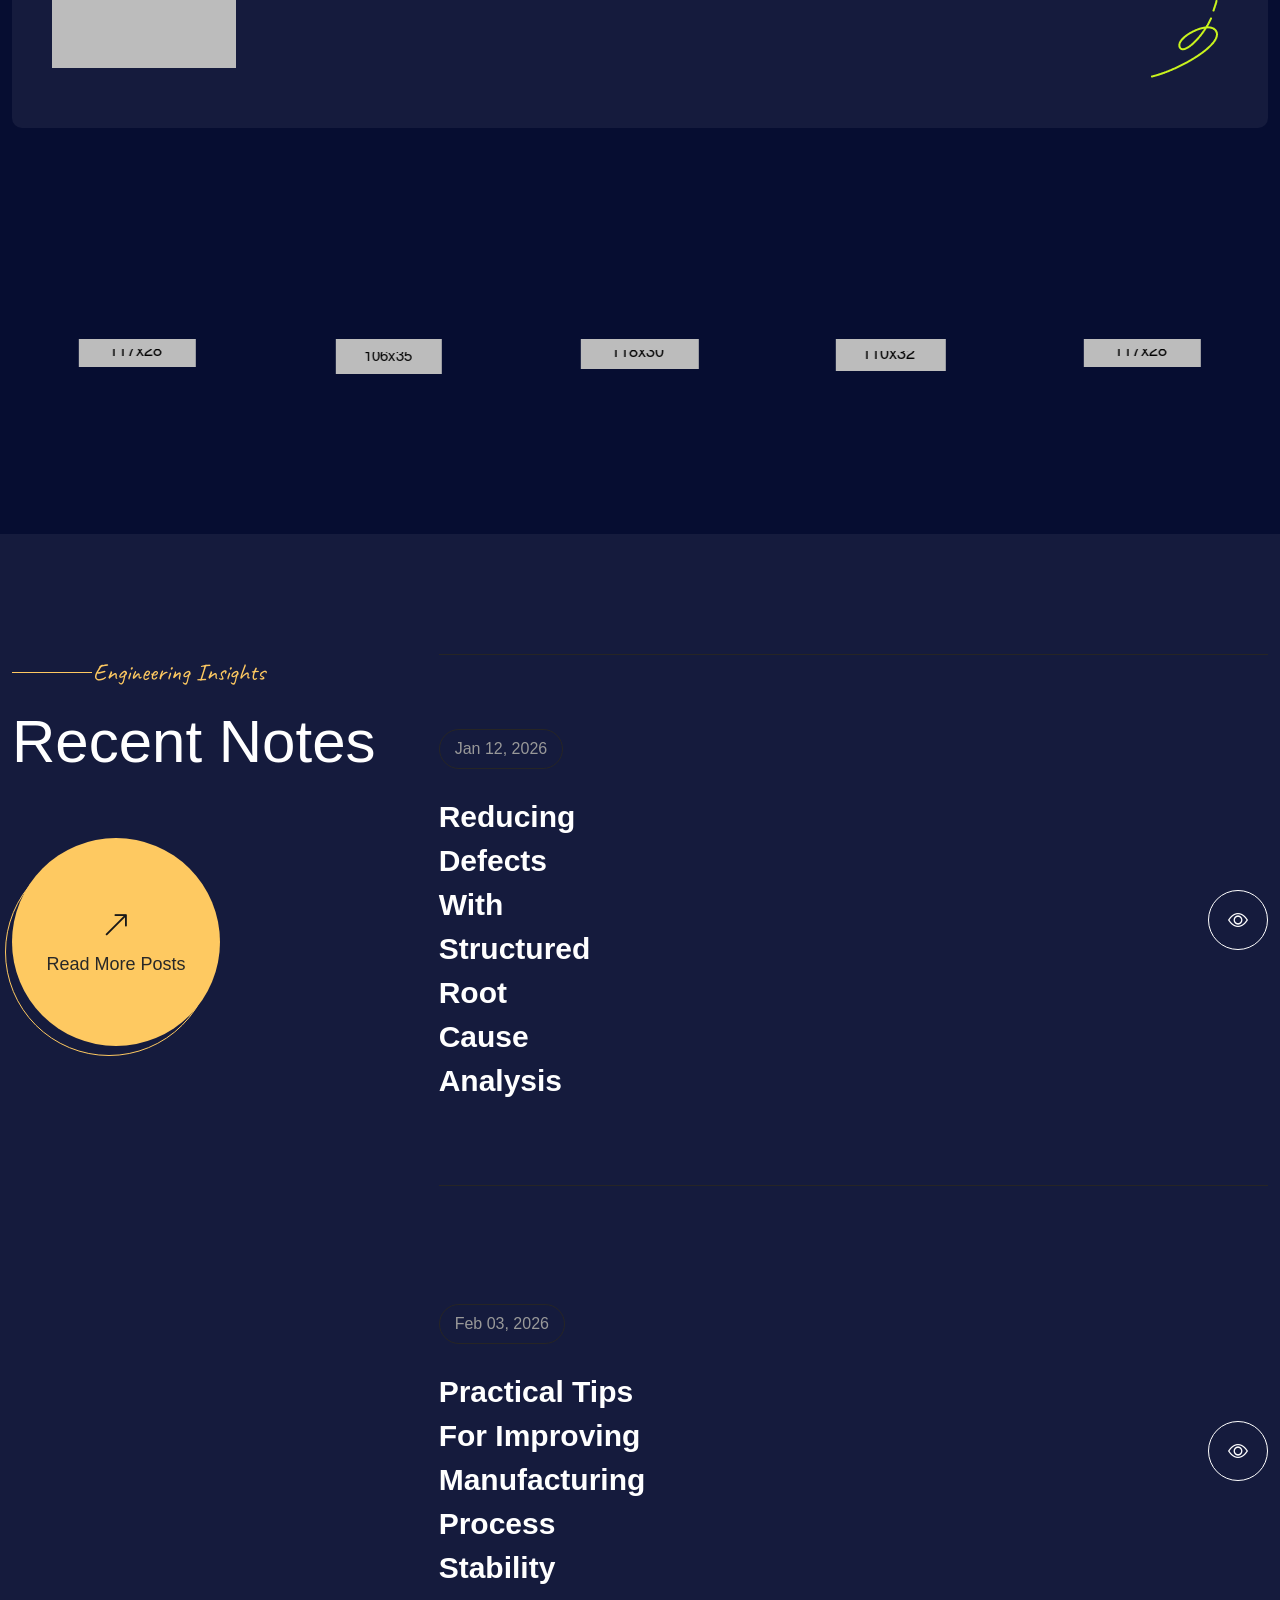
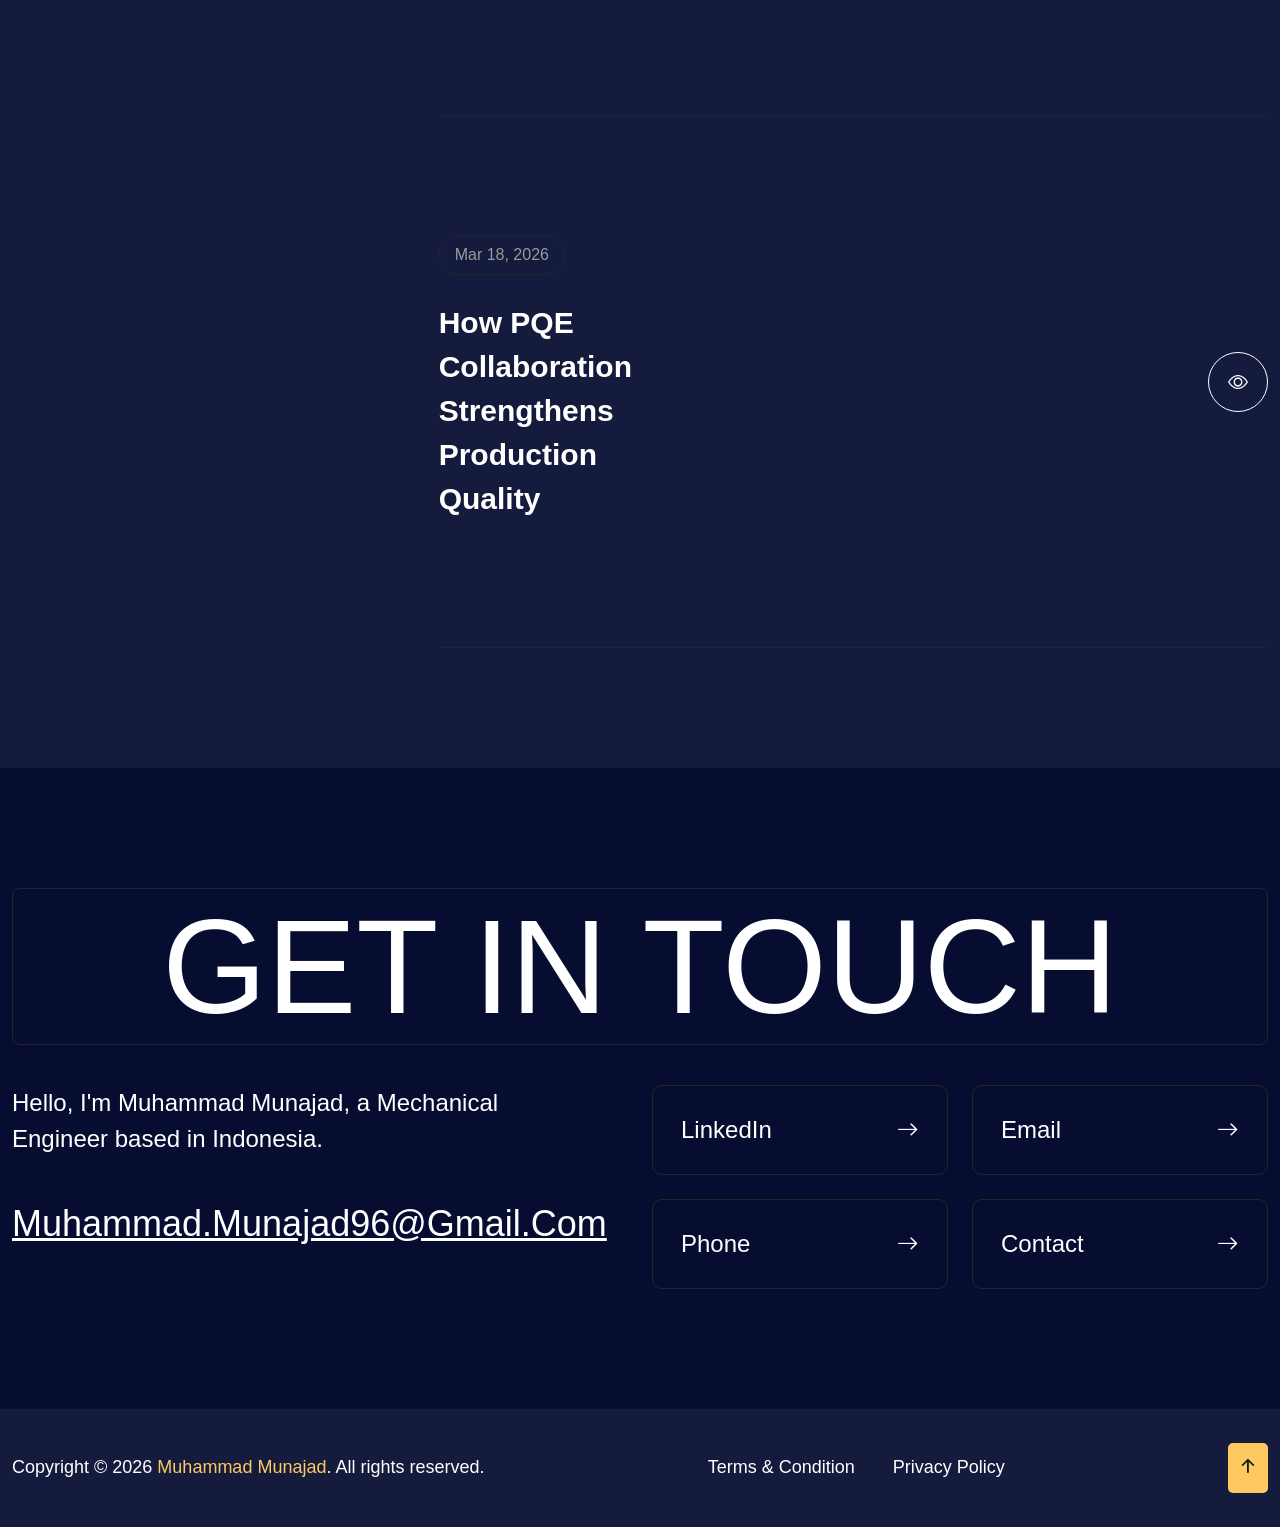
==== commit 1eef3e12: "Update homepage hero image to provided URL Agent-Logs-Url: https://github.com/mdnajad96/Portfolio-Mi" ====
--- a/index.html
+++ b/index.html
@@ -22,7 +22,7 @@
 <div class="preloader__matias">
    <div class="box text-center">
       <div class="matias mb-10">
-         <img src="assets/img/banner/banner-man.png" alt="Muhammad Munajad profile photo">
+         <img src="https://github.com/user-attachments/assets/2b3c15fa-a8b7-4c1c-88ca-bc2ae4b698b2" alt="Muhammad Munajad profile photo">
       </div>
       <span class="fz-30 mati fw-600 text-uppercase">
          Muhammad Munajad
@@ -152,7 +152,7 @@
          </div>
          <div class="col-lg-4">
             <div class="banner__thumb" data-aos="fade-up-right" data-aos-duration="300">
-               <img src="assets/img/banner/banner-man.png" alt="Muhammad Munajad hero portrait">
+               <img src="https://github.com/user-attachments/assets/2b3c15fa-a8b7-4c1c-88ca-bc2ae4b698b2" alt="Muhammad Munajad hero portrait">
             </div>
          </div>
       </div>
@@ -1242,11 +1242,11 @@
                               </h3>
                            </div>
                         </div>
-                        <a href="assets/img/blog/bblog1.png" class="opa__thumb imgc">
-                           <img src="assets/img/blog/bblog1.png" alt="Blog post about root cause analysis">
+                        <a href="assets/img/blog/bblog1-v2.png" class="opa__thumb imgc">
+                           <img src="assets/img/blog/bblog1-v2.png" alt="Blog post about root cause analysis">
                         </a>
                      </div>
-                     <a href="assets/img/blog/bblog1.png" class="common__icon imgc">
+                     <a href="assets/img/blog/bblog1-v2.png" class="common__icon imgc">
                         <i class="bi bi-eye"></i>
                      </a>
                   </div>
